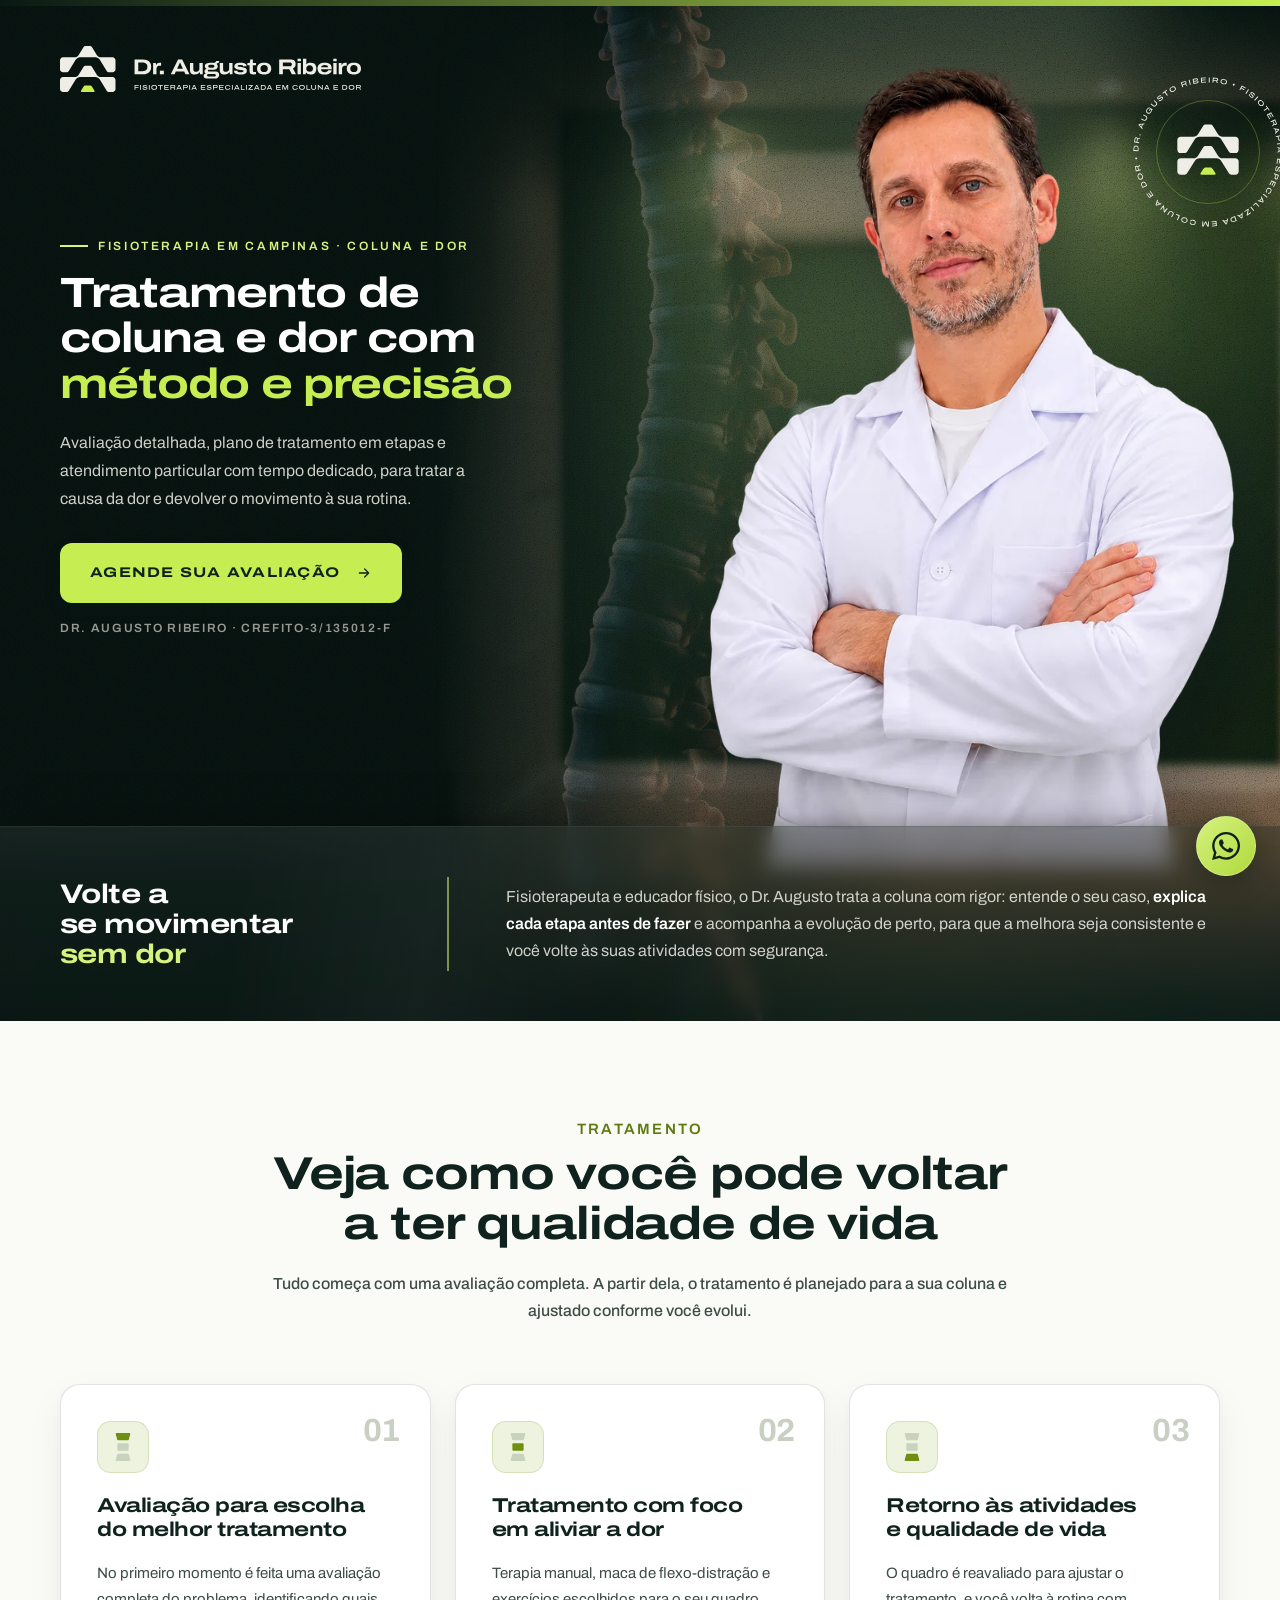
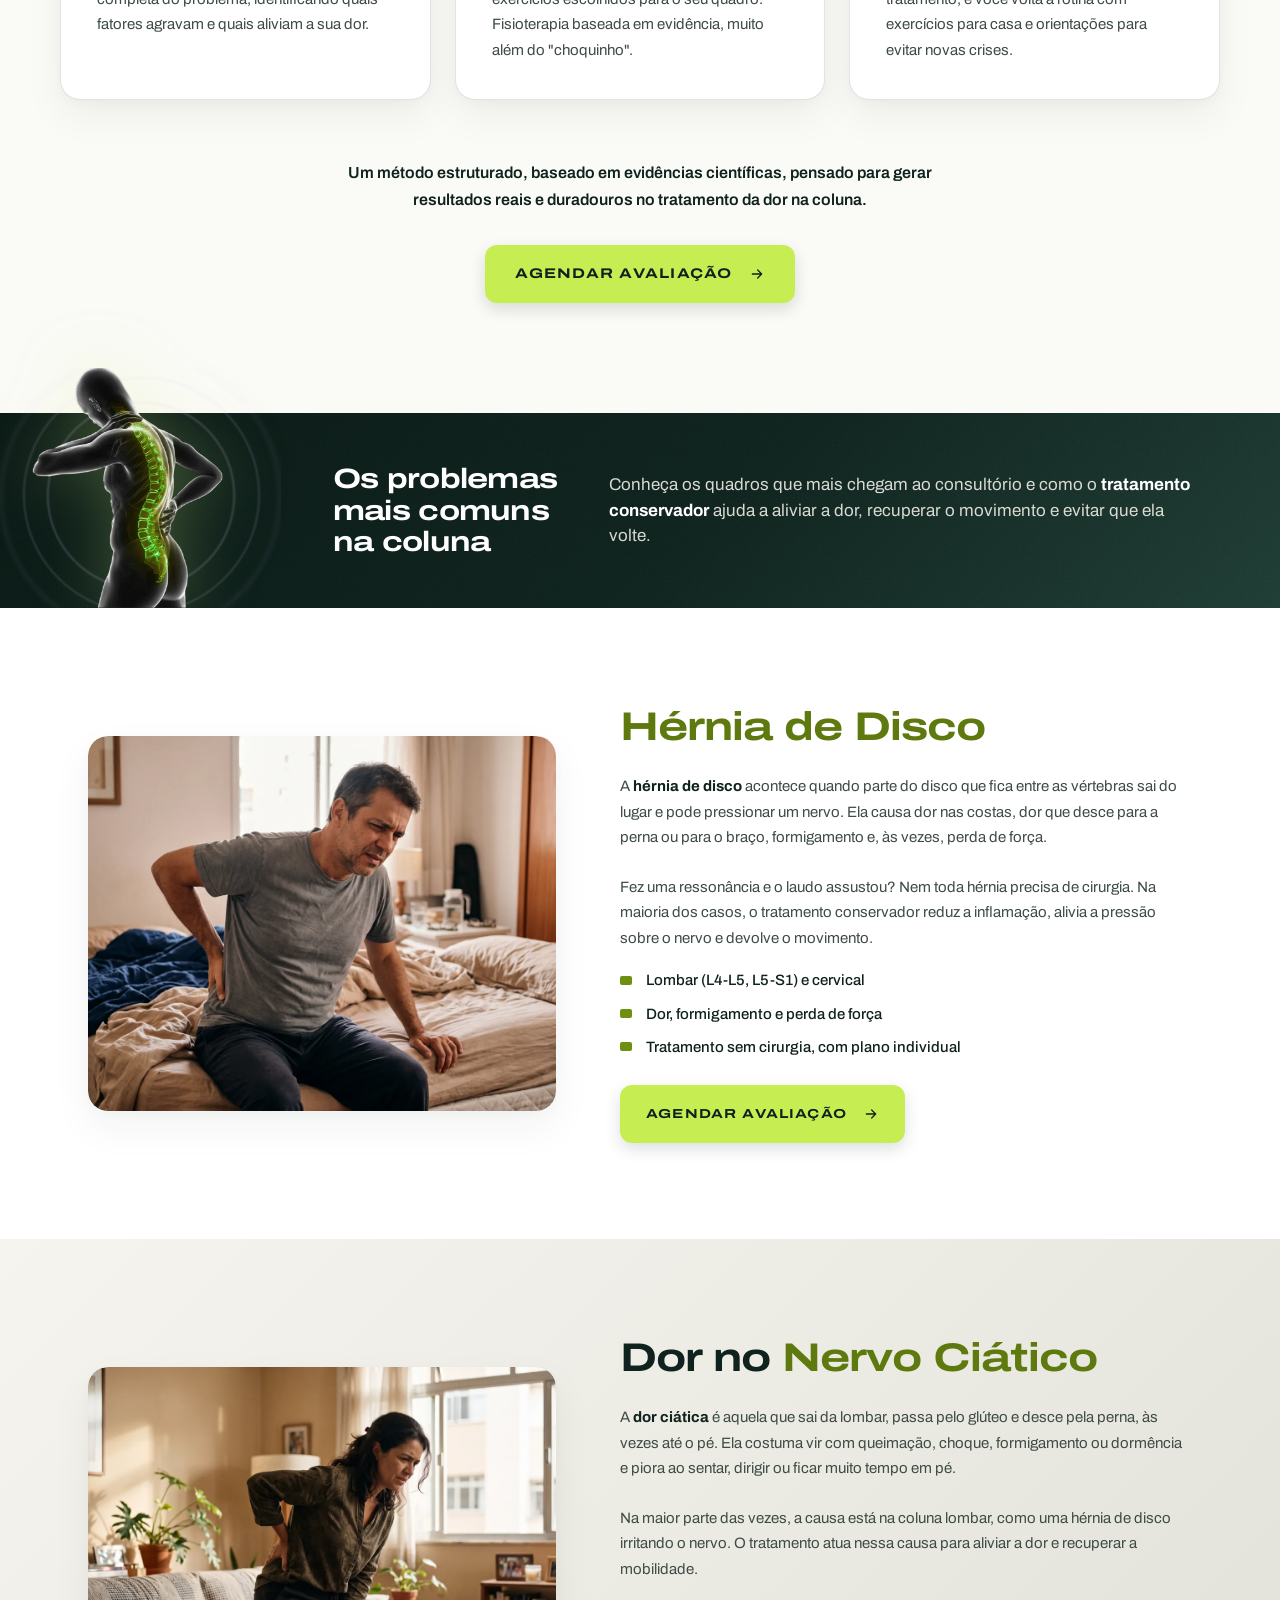
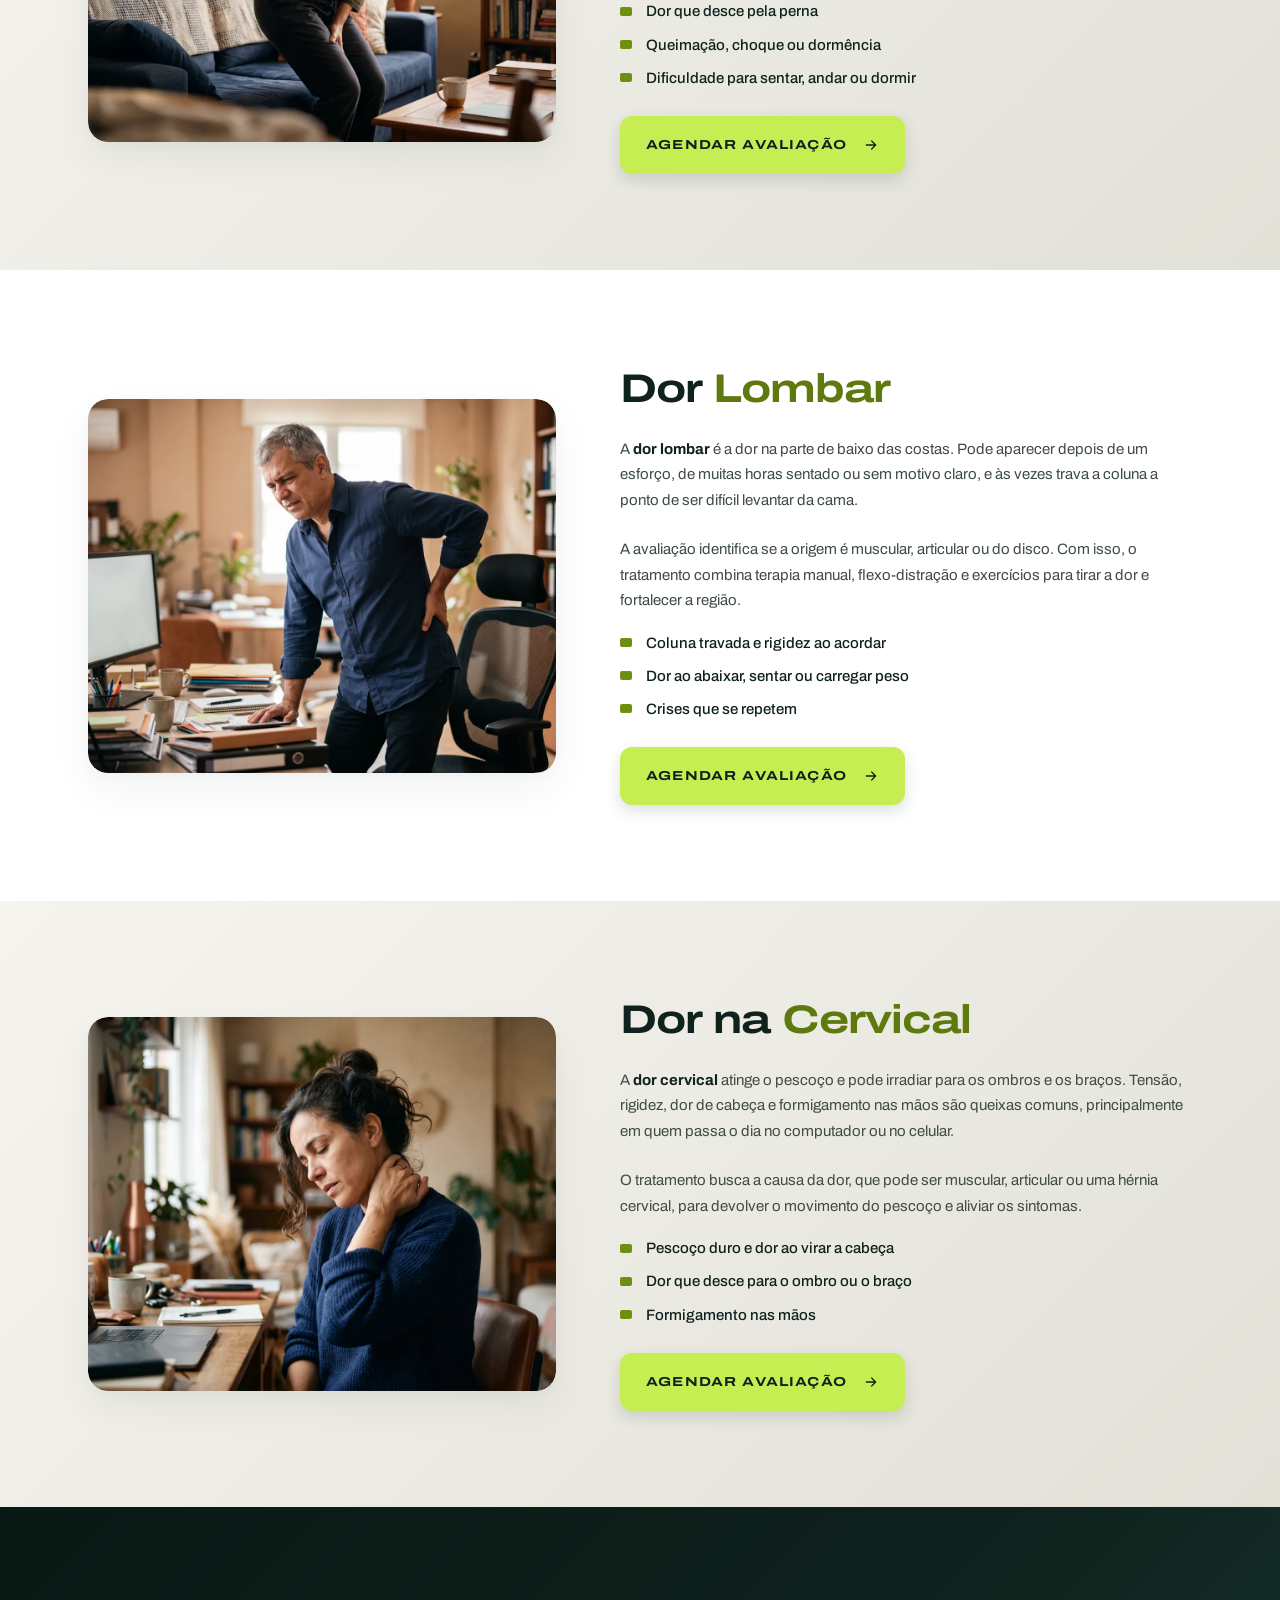
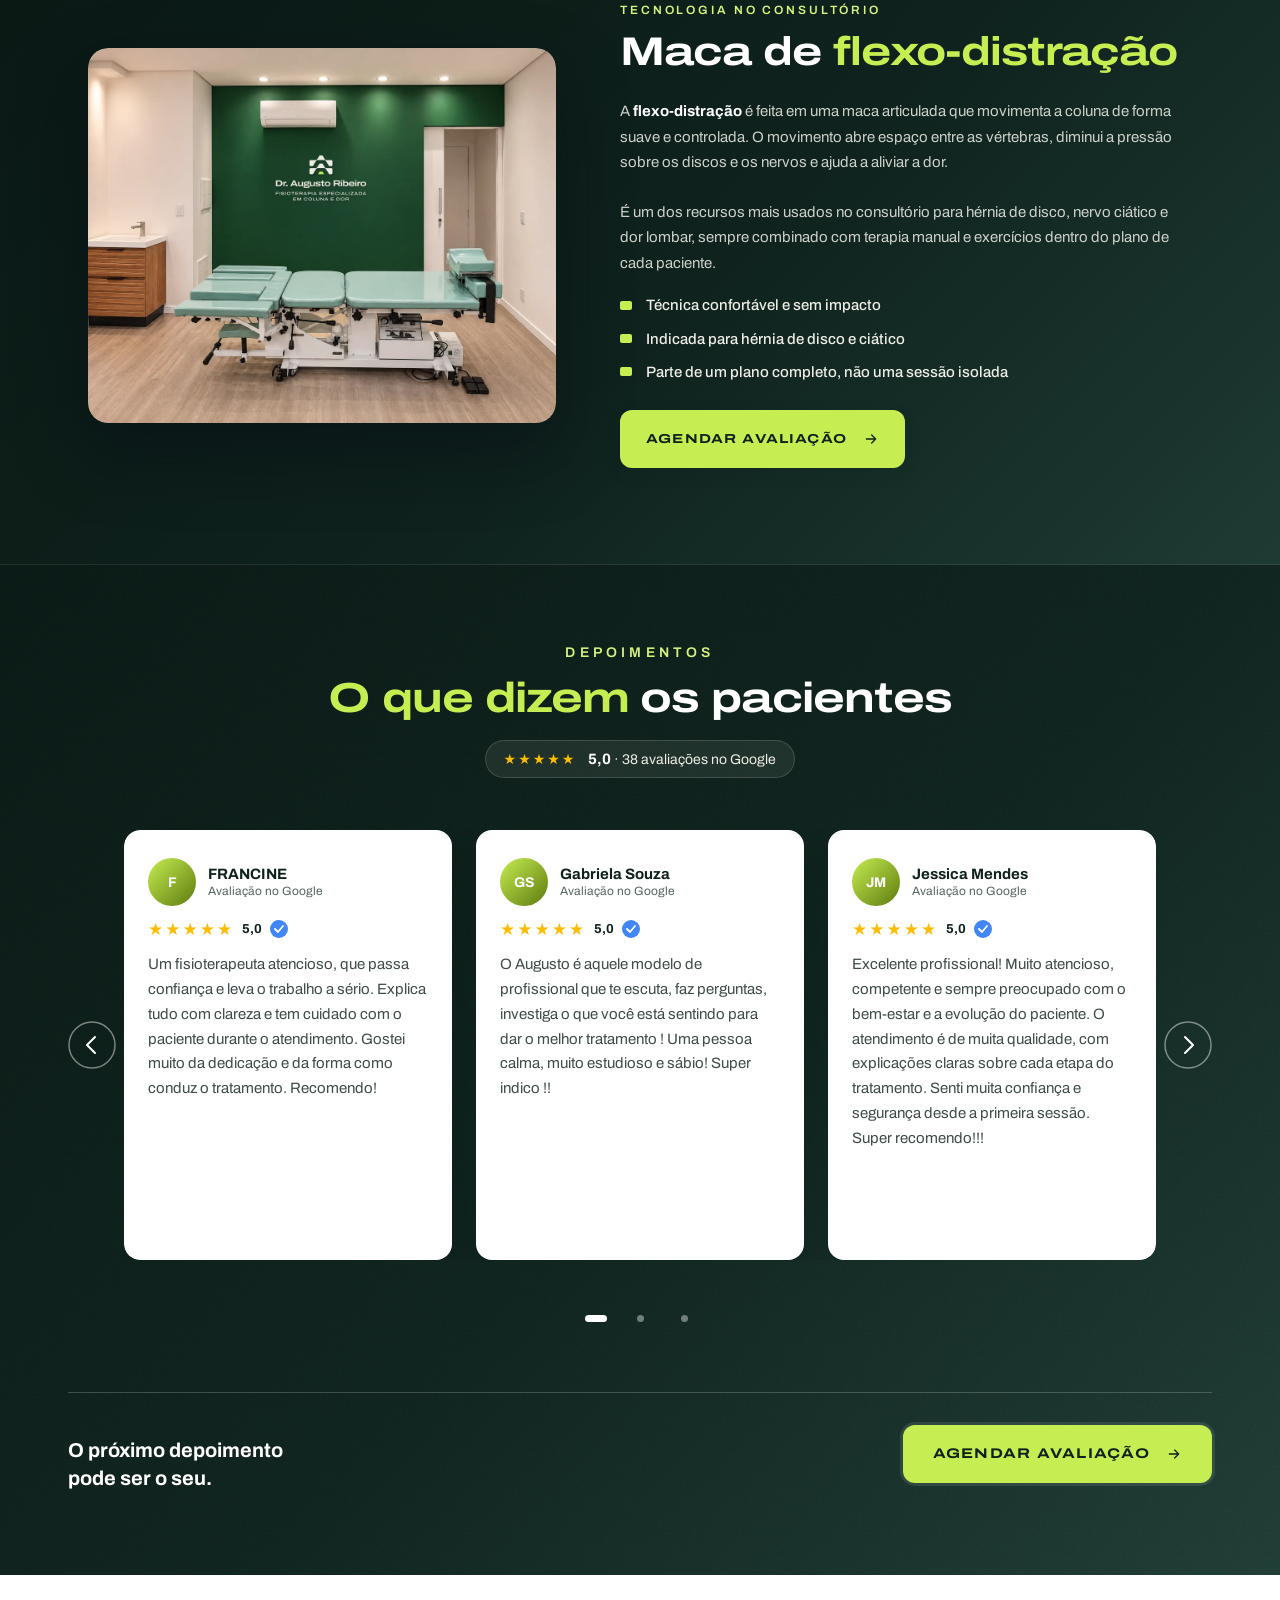
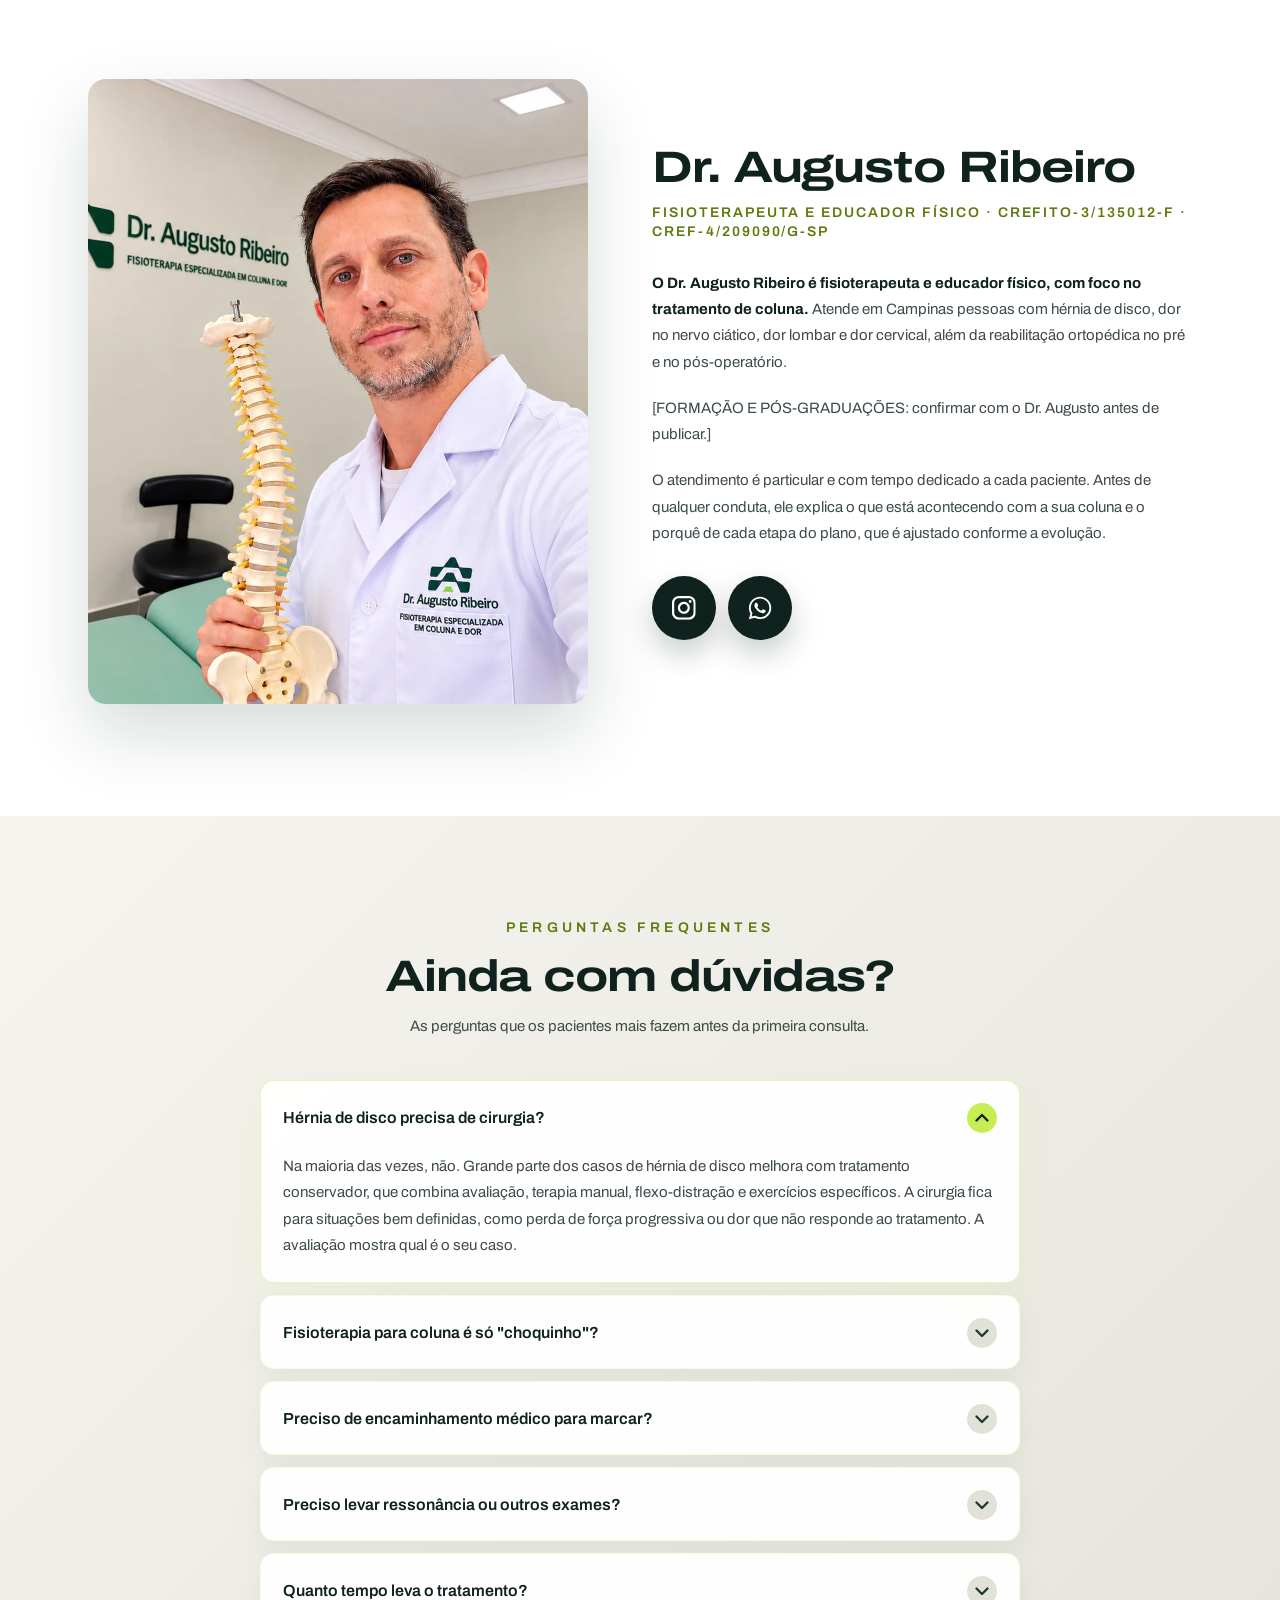
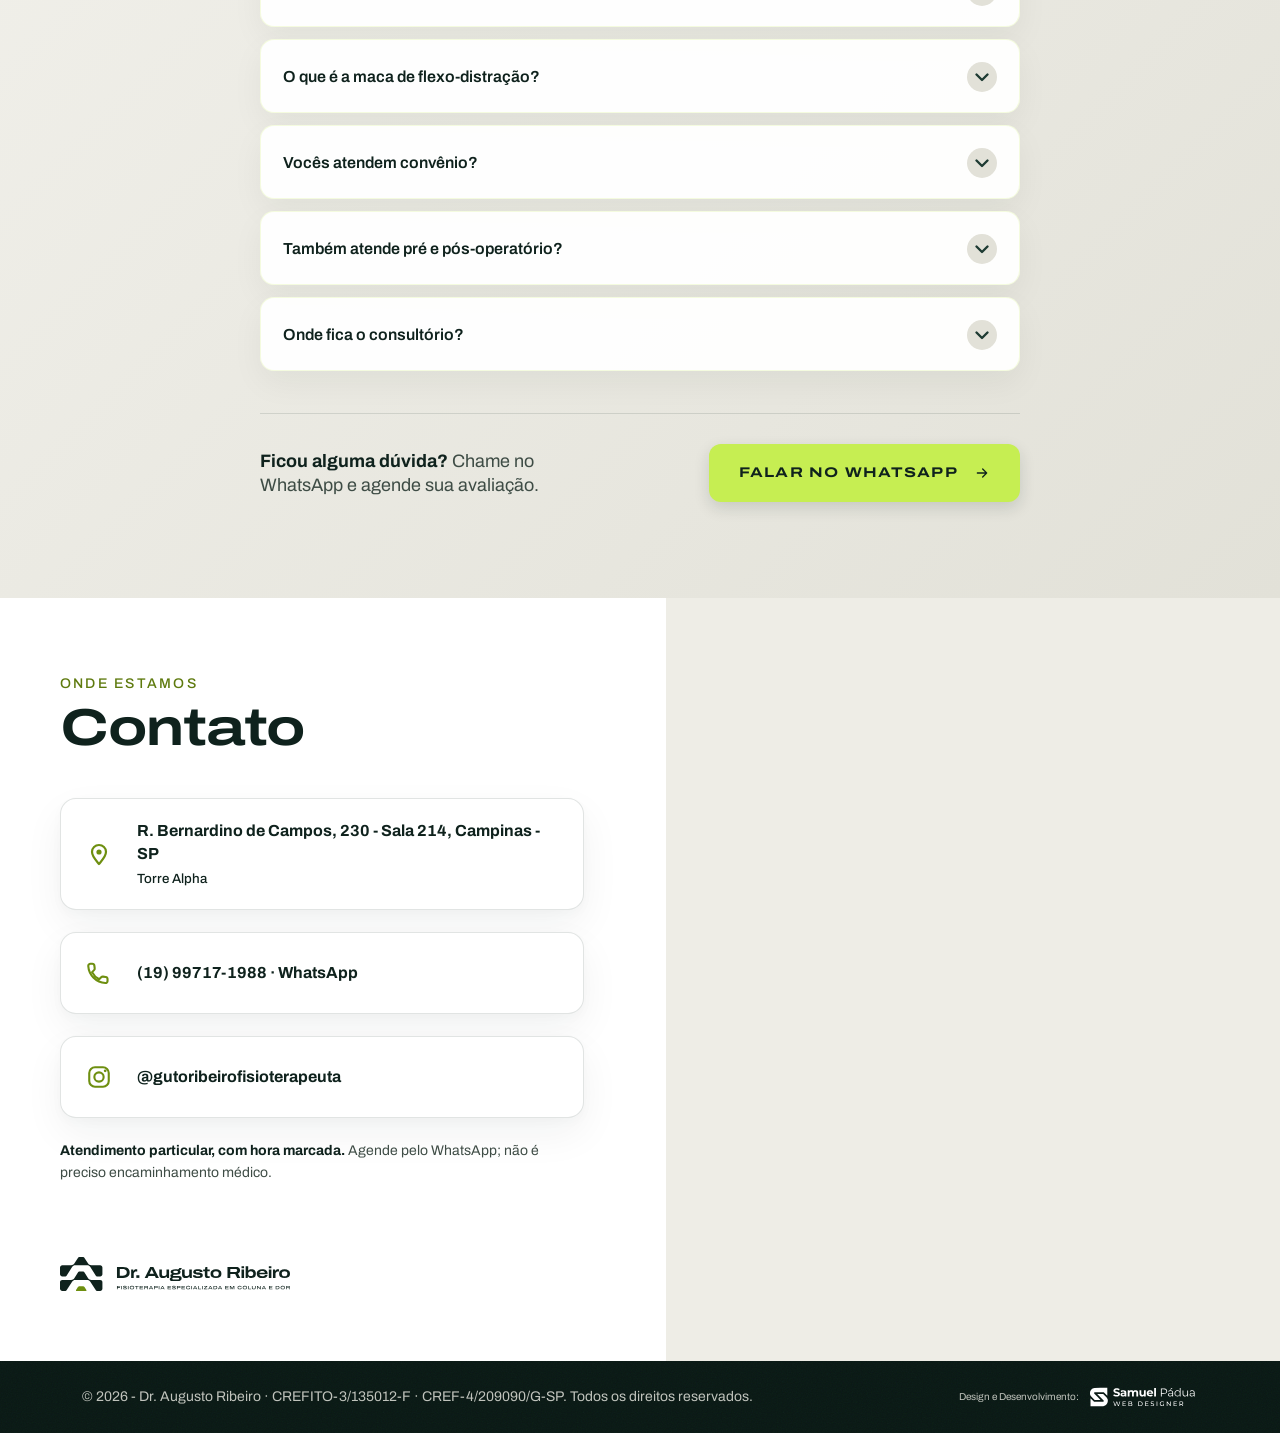
==== index.html @ 7446ea43 "content: remover destaques da seção Sobre" ====
<!DOCTYPE html>
<html lang="pt-BR">
<head>
  <meta charset="UTF-8">
  <meta name="viewport" content="width=device-width, initial-scale=1.0">
  <!-- [GTM] Google Tag Manager: inserir o container do Dr. Augusto aqui quando existir -->
  <title>Fisioterapia para Coluna e Dor em Campinas | Dr. Augusto Ribeiro</title>
  <meta name="description" content="Fisioterapeuta em Campinas (SP) com foco no tratamento de coluna e dor: hérnia de disco, nervo ciático, dor lombar e cervical. Atendimento particular. Agende pelo WhatsApp.">
  <meta name="robots" content="index, follow, max-image-preview:large, max-snippet:-1, max-video-preview:-1">
  <link rel="canonical" href="https://www.draugustoribeiro.com.br/">
  <meta name="author" content="Dr. Augusto Ribeiro">
  <meta name="theme-color" content="#0F221D">
  <meta name="format-detection" content="telephone=no">
  <meta name="geo.region" content="BR-SP">
  <meta name="geo.placename" content="Campinas">
  <meta name="geo.position" content="-22.9062717;-47.0674248">
  <meta name="ICBM" content="-22.9062717, -47.0674248">
  <meta property="og:locale" content="pt_BR">
  <meta property="og:type" content="website">
  <meta property="og:site_name" content="Dr. Augusto Ribeiro">
  <meta property="og:title" content="Fisioterapia para Coluna e Dor em Campinas | Dr. Augusto Ribeiro">
  <meta property="og:description" content="Tratamento de coluna e dor em Campinas (SP): hérnia de disco, nervo ciático, dor lombar e cervical. Agende sua avaliação pelo WhatsApp.">
  <meta property="og:url" content="https://www.draugustoribeiro.com.br/">
  <meta property="og:image" content="https://www.draugustoribeiro.com.br/og-share.jpg">
  <meta property="og:image:type" content="image/jpeg">
  <meta property="og:image:width" content="1200">
  <meta property="og:image:height" content="630">
  <meta property="og:image:alt" content="Dr. Augusto Ribeiro, fisioterapeuta em Campinas, ao lado do texto: Tratamento de coluna e dor">
  <meta name="twitter:card" content="summary_large_image">
  <meta name="twitter:title" content="Fisioterapia para Coluna e Dor em Campinas | Dr. Augusto Ribeiro">
  <meta name="twitter:description" content="Tratamento de coluna e dor em Campinas (SP): hérnia de disco, nervo ciático, dor lombar e cervical. Agende sua avaliação pelo WhatsApp.">
  <meta name="twitter:image" content="https://www.draugustoribeiro.com.br/og-share.jpg">
  <meta name="twitter:image:alt" content="Dr. Augusto Ribeiro, fisioterapeuta em Campinas, ao lado do texto: Tratamento de coluna e dor">
  <script type="application/ld+json">
    {
      "@context": "https://schema.org",
      "@graph": [
        {
          "@type": "WebSite",
          "@id": "https://www.draugustoribeiro.com.br/#website",
          "url": "https://www.draugustoribeiro.com.br/",
          "name": "Dr. Augusto Ribeiro",
          "alternateName": "Dr. Augusto Ribeiro – Fisioterapia em coluna e dor",
          "inLanguage": "pt-BR",
          "publisher": {
            "@id": "https://www.draugustoribeiro.com.br/#consultorio"
          }
        },
        {
          "@type": "MedicalWebPage",
          "@id": "https://www.draugustoribeiro.com.br/#webpage",
          "url": "https://www.draugustoribeiro.com.br/",
          "name": "Fisioterapia para Coluna e Dor em Campinas | Dr. Augusto Ribeiro",
          "description": "Fisioterapeuta em Campinas (SP) com foco no tratamento de coluna e dor: hérnia de disco, nervo ciático, dor lombar e cervical. Atendimento particular. Agende pelo WhatsApp.",
          "inLanguage": "pt-BR",
          "isPartOf": {
            "@id": "https://www.draugustoribeiro.com.br/#website"
          },
          "about": {
            "@id": "https://www.draugustoribeiro.com.br/#consultorio"
          },
          "mainEntity": {
            "@id": "https://www.draugustoribeiro.com.br/#consultorio"
          },
          "primaryImageOfPage": {
            "@id": "https://www.draugustoribeiro.com.br/#foto-principal"
          },
          "reviewedBy": {
            "@id": "https://www.draugustoribeiro.com.br/#augusto"
          },
          "lastReviewed": "2026-11-25",
          "specialty": "https://schema.org/Physiotherapy"
        },
        {
          "@type": "ImageObject",
          "@id": "https://www.draugustoribeiro.com.br/#foto-principal",
          "url": "https://www.draugustoribeiro.com.br/dr-augusto.webp",
          "contentUrl": "https://www.draugustoribeiro.com.br/dr-augusto.webp",
          "width": 1000,
          "height": 1340,
          "caption": "Dr. Augusto Ribeiro, fisioterapeuta em Campinas"
        },
        {
          "@type": "Physiotherapy",
          "@id": "https://www.draugustoribeiro.com.br/#consultorio",
          "name": "Dr. Augusto Ribeiro | Fisioterapia em coluna e dor",
          "alternateName": "Fisioterapeuta Dr. Augusto Ribeiro",
          "description": "Consultório de fisioterapia em Campinas (SP) com foco no tratamento de coluna e dor: hérnia de disco, nervo ciático, dor lombar e dor cervical, além de reabilitação ortopédica no pré e pós-operatório. Avaliação detalhada, plano de tratamento em etapas e maca de flexo-distração.",
          "url": "https://www.draugustoribeiro.com.br/",
          "logo": {
            "@type": "ImageObject",
            "url": "https://www.draugustoribeiro.com.br/icon-512.png",
            "width": 512,
            "height": 512
          },
          "image": [
            "https://www.draugustoribeiro.com.br/og-share.jpg",
            "https://www.draugustoribeiro.com.br/perfil.jpg",
            "https://www.draugustoribeiro.com.br/flexo.jpg"
          ],
          "telephone": "+55 19 99717-1988",
          "email": "augustoribfisio@gmail.com",
          "priceRange": "$$",
          "currenciesAccepted": "BRL",
          "address": {
            "@type": "PostalAddress",
            "streetAddress": "Rua Bernardino de Campos, 230 - Sala 214, Torre Alpha",
            "addressLocality": "Campinas",
            "addressRegion": "SP",
            "addressCountry": "BR"
          },
          "geo": {
            "@type": "GeoCoordinates",
            "latitude": -22.9062717,
            "longitude": -47.0674248
          },
          "hasMap": "https://www.google.com/maps?cid=4910557578483042734",
          "aggregateRating": {
            "@type": "AggregateRating",
            "ratingValue": "5.0",
            "bestRating": "5",
            "reviewCount": "38"
          },
          "areaServed": [
            {
              "@type": "City",
              "name": "Campinas"
            },
            {
              "@type": "AdministrativeArea",
              "name": "Região Metropolitana de Campinas (SP)"
            }
          ],
          "medicalSpecialty": [
            "https://schema.org/Physiotherapy",
            "https://schema.org/Musculoskeletal"
          ],
          "availableService": [
            {
              "@type": "MedicalProcedure",
              "name": "Avaliação fisioterapêutica completa da coluna"
            },
            {
              "@type": "PhysicalTherapy",
              "name": "Fisioterapia para hérnia de disco"
            },
            {
              "@type": "PhysicalTherapy",
              "name": "Fisioterapia para dor no nervo ciático (ciatalgia)"
            },
            {
              "@type": "PhysicalTherapy",
              "name": "Fisioterapia para dor lombar"
            },
            {
              "@type": "PhysicalTherapy",
              "name": "Fisioterapia para dor cervical"
            },
            {
              "@type": "PhysicalTherapy",
              "name": "Tratamento com maca de flexo-distração"
            },
            {
              "@type": "PhysicalTherapy",
              "name": "Reabilitação ortopédica pré e pós-operatória"
            }
          ],
          "knowsLanguage": "pt-BR",
          "founder": {
            "@id": "https://www.draugustoribeiro.com.br/#augusto"
          },
          "employee": {
            "@id": "https://www.draugustoribeiro.com.br/#augusto"
          },
          "contactPoint": {
            "@type": "ContactPoint",
            "contactType": "Agendamento de consultas",
            "telephone": "+55 19 99717-1988",
            "url": "https://wa.me/5519997171988",
            "availableLanguage": "Portuguese",
            "areaServed": "BR"
          },
          "sameAs": [
            "https://www.instagram.com/gutoribeirofisioterapeuta/",
            "https://www.google.com/maps?cid=4910557578483042734"
          ]
        },
        {
          "@type": "Person",
          "@id": "https://www.draugustoribeiro.com.br/#augusto",
          "name": "José Augusto Ribeiro de Arruda Brito",
          "honorificPrefix": "Dr.",
          "alternateName": "Dr. Augusto Ribeiro",
          "jobTitle": "Fisioterapeuta e Educador Físico com foco no tratamento de coluna",
          "description": "Fisioterapeuta e educador físico em Campinas (SP), com foco no tratamento de coluna e dor: hérnia de disco, nervo ciático, dor lombar e dor cervical.",
          "image": "https://www.draugustoribeiro.com.br/perfil.jpg",
          "url": "https://www.draugustoribeiro.com.br/",
          "sameAs": [
            "https://www.instagram.com/gutoribeirofisioterapeuta/"
          ],
          "worksFor": {
            "@id": "https://www.draugustoribeiro.com.br/#consultorio"
          },
          "hasOccupation": {
            "@type": "Occupation",
            "name": "Fisioterapeuta",
            "occupationLocation": {
              "@type": "City",
              "name": "Campinas"
            }
          },
          "hasCredential": [
            {
              "@type": "EducationalOccupationalCredential",
              "credentialCategory": "Registro profissional",
              "name": "CREFITO-3/135012-F",
              "recognizedBy": {
                "@type": "Organization",
                "name": "CREFITO-3 – Conselho Regional de Fisioterapia e Terapia Ocupacional da 3ª Região (SP)",
                "url": "https://www.crefito3.org.br/"
              }
            },
            {
              "@type": "EducationalOccupationalCredential",
              "credentialCategory": "Registro profissional",
              "name": "CREF-4/209090/G-SP",
              "recognizedBy": {
                "@type": "Organization",
                "name": "CREF4/SP – Conselho Regional de Educação Física da 4ª Região"
              }
            }
          ],
          "identifier": {
            "@type": "PropertyValue",
            "propertyID": "CREFITO",
            "value": "135012-F"
          },
          "knowsAbout": [
            "Hérnia de disco",
            "Nervo ciático",
            "Ciatalgia",
            "Dor lombar",
            "Dor cervical",
            "Flexo-distração",
            "Terapia manual",
            "Reabilitação ortopédica"
          ]
        },
        {
          "@type": "FAQPage",
          "@id": "https://www.draugustoribeiro.com.br/#faq",
          "isPartOf": {
            "@id": "https://www.draugustoribeiro.com.br/#webpage"
          },
          "inLanguage": "pt-BR",
          "mainEntity": [
            {
              "@type": "Question",
              "name": "Hérnia de disco precisa de cirurgia?",
              "acceptedAnswer": {
                "@type": "Answer",
                "text": "Na maioria das vezes, não. Grande parte dos casos de hérnia de disco melhora com tratamento conservador, que combina avaliação, terapia manual, flexo-distração e exercícios específicos. A cirurgia fica para situações bem definidas, como perda de força progressiva ou dor que não responde ao tratamento. A avaliação mostra qual é o seu caso."
              }
            },
            {
              "@type": "Question",
              "name": "Fisioterapia para coluna é só \"choquinho\"?",
              "acceptedAnswer": {
                "@type": "Answer",
                "text": "Não. Aparelhos podem até entrar como apoio, mas o tratamento é feito com as mãos e com movimento: terapia manual, maca de flexo-distração e exercícios escolhidos para o seu quadro. Cada sessão segue o plano definido na avaliação e é ajustada conforme a sua evolução."
              }
            },
            {
              "@type": "Question",
              "name": "Preciso de encaminhamento médico para marcar?",
              "acceptedAnswer": {
                "@type": "Answer",
                "text": "Não. O fisioterapeuta é profissional de primeiro contato, então você pode agendar a avaliação diretamente pelo WhatsApp. Se durante a avaliação aparecer algum sinal que precise de investigação médica, você é orientado e encaminhado."
              }
            },
            {
              "@type": "Question",
              "name": "Preciso levar ressonância ou outros exames?",
              "acceptedAnswer": {
                "@type": "Answer",
                "text": "Não é obrigatório. Se você já tem ressonância, raio-X ou laudos, leve na avaliação, porque eles ajudam a entender o quadro. Mas o que guia o tratamento é a avaliação clínica: como a dor se comporta, quais movimentos estão limitados e o que melhora ou piora os sintomas."
              }
            },
            {
              "@type": "Question",
              "name": "Quanto tempo leva o tratamento?",
              "acceptedAnswer": {
                "@type": "Answer",
                "text": "Depende da intensidade dos sintomas, do tempo de dor e da resposta de cada pessoa. Depois da avaliação você recebe um plano com etapas e objetivos claros, e a evolução é acompanhada de perto a cada sessão."
              }
            },
            {
              "@type": "Question",
              "name": "O que é a maca de flexo-distração?",
              "acceptedAnswer": {
                "@type": "Answer",
                "text": "É uma maca articulada que faz movimentos suaves e controlados na coluna, abrindo espaço entre as vértebras e aliviando a pressão sobre os discos e os nervos. É muito usada em casos de hérnia de disco e dor no nervo ciático, sempre dentro do plano de tratamento definido na avaliação."
              }
            },
            {
              "@type": "Question",
              "name": "Vocês atendem convênio?",
              "acceptedAnswer": {
                "@type": "Answer",
                "text": "O atendimento é particular, com hora marcada e tempo dedicado a cada paciente. Se o seu plano de saúde oferece reembolso, você pode solicitar com a nota fiscal das sessões."
              }
            },
            {
              "@type": "Question",
              "name": "Também atende pré e pós-operatório?",
              "acceptedAnswer": {
                "@type": "Answer",
                "text": "Sim. Além da coluna, o Dr. Augusto acompanha a reabilitação ortopédica no pré e no pós-operatório, com um plano definido junto com a orientação do seu médico."
              }
            },
            {
              "@type": "Question",
              "name": "Onde fica o consultório?",
              "acceptedAnswer": {
                "@type": "Answer",
                "text": "O consultório fica na Rua Bernardino de Campos, 230, Sala 214, Torre Alpha, em Campinas/SP. O atendimento é presencial e com hora marcada, agendada pelo WhatsApp (19) 99717-1988."
              }
            }
          ]
        }
      ]
    }
  </script>
  <link rel="icon" href="favicon.ico" sizes="48x48">
  <link rel="icon" type="image/svg+xml" href="favicon.svg">
  <link rel="apple-touch-icon" href="apple-touch-icon.png">
  <link rel="preload" href="fonts/archivo.woff2" as="font" type="font/woff2" crossorigin>
  <link rel="preload" as="image" type="image/webp" imagesrcset="dr-augusto-600.webp 600w, dr-augusto.webp 1000w, dr-augusto-1600.webp 1600w" imagesizes="(max-width: 820px) min(460px, 100vw), (max-width: 1100px) 720px, 830px" fetchpriority="high">
  <link rel="stylesheet" href="style.css">
</head>
<body>
  <a class="skip-link" href="#conteudo">Pular para o conteúdo</a>

  <div class="top-bar"></div>

  <main id="conteudo">
  <!-- ======================== HERO ======================== -->
  <section class="hero">
    <div class="hero-bg" aria-hidden="true">
      <div class="hero-ambient"><img src="hero-ambiente.webp" srcset="hero-ambiente-900.webp 900w, hero-ambiente.webp 1600w" sizes="(max-width: 820px) 100vw, 64vw" alt="" width="1600" height="904"></div>
      <div class="hero-spine"></div>
      <div class="hero-light"></div>
    </div>

    <div class="hero-inner">
      <header class="hero-header">
        <img src="logo.svg" class="logo" width="743" height="112" alt="Dr. Augusto Ribeiro – Fisioterapia especializada em coluna e dor">
      </header>

      <div class="hero-content">
        <div class="hero-left">
          <span class="hero-kicker">Fisioterapia em Campinas · Coluna e dor</span>
          <h1>
            <span class="h1-l">Tratamento de</span> <span class="h1-l">coluna e dor com</span> <span class="h1-l gradient-text">método e precisão</span>
          </h1>

          <p class="subtext">
            Avaliação detalhada, plano de tratamento em etapas e atendimento particular com tempo dedicado, para tratar a causa da dor e devolver o movimento à sua rotina.
          </p>

          <a href="https://wa.me/5519997171988?text=Ol%C3%A1%2C%20Dr.%20Augusto!%20Vim%20pelo%20site%20e%20gostaria%20de%20agendar%20uma%20avalia%C3%A7%C3%A3o." class="btn-cta" target="_blank" rel="noopener">
            Agende sua avaliação
          </a>

          <p class="crefito">DR. AUGUSTO RIBEIRO &middot; <span class="nowrap">CREFITO-3/135012-F</span></p>
        </div>

        <div class="hero-right">
          <div class="stamp-wrapper" aria-hidden="true">
            <img src="stamp-txt.svg" class="stamp-txt" width="600" height="600" alt="">
            <img src="stamp-iso.svg" class="stamp-iso" width="600" height="600" alt="">
          </div>
          <img src="dr-augusto.webp" srcset="dr-augusto-600.webp 600w, dr-augusto.webp 1000w, dr-augusto-1600.webp 1600w" sizes="(max-width: 820px) min(460px, 100vw), (max-width: 1100px) 720px, 830px" class="doctor-img" width="1000" height="1340" alt="Dr. Augusto Ribeiro, fisioterapeuta em Campinas, de jaleco e braços cruzados" fetchpriority="high">
        </div>
      </div>
    </div>

    <!-- faixa de vidro sobre a base do hero -->
    <div class="hero-bar glass">
      <div class="hero-bar-inner">
        <h2 class="hero-bar-title"><span>Volte a</span> <span>se movimentar</span> <strong>sem dor</strong></h2>
        <p class="hero-bar-text">Fisioterapeuta e educador físico, o Dr. Augusto trata a coluna com rigor: entende o seu caso, <strong>explica cada etapa antes de fazer</strong> e acompanha a evolução de perto, para que a melhora seja consistente e você volte às suas atividades com segurança.</p>
      </div>
    </div>
  </section>

  <!-- ======================== TRATAMENTO ======================== -->
  <section class="treatment-block" id="tratamento">
    <div class="treatment-inner">

      <div class="treatment-header">
        <span class="tagline">Tratamento</span>
        <h2 class="treatment-title">Veja como você pode voltar a ter qualidade de vida</h2>
        <p class="treatment-desc">Tudo começa com uma avaliação completa. A partir dela, o tratamento é planejado para a sua coluna e ajustado conforme você evolui.</p>
      </div>

      <div class="cards-grid">
        <div class="card">
          <div class="card-icon"><svg viewBox="68 0 124 230" aria-hidden="true"><path d="M78.18 0h103.64a8 8 0 0 1 7.73 10.07l-11.79 44a8 8 0 0 1-7.73 5.93H89.97a8 8 0 0 1-7.73-5.93l-11.79-44A8 8 0 0 1 78.18 0Z" fill="#C6EE52"/><path d="M91.83 85h76.34a8 8 0 0 1 8 8v44a8 8 0 0 1-8 8H91.83a8 8 0 0 1-8-8V93a8 8 0 0 1 8-8Z" fill="#EEEDE6" opacity=".35"/><path d="M89.97 170h80.06a8 8 0 0 1 7.73 5.93l11.79 44a8 8 0 0 1-7.73 10.07H78.18a8 8 0 0 1-7.73-10.07l11.79-44a8 8 0 0 1 7.73-5.93Z" fill="#EEEDE6" opacity=".35"/></svg></div>
          <h3>Avaliação para escolha <br>do melhor tratamento</h3>
          <p>No primeiro momento é feita uma avaliação completa do problema, identificando quais fatores agravam e quais aliviam a sua dor.</p>
        </div>

        <div class="card">
          <div class="card-icon"><svg viewBox="68 0 124 230" aria-hidden="true"><path d="M78.18 0h103.64a8 8 0 0 1 7.73 10.07l-11.79 44a8 8 0 0 1-7.73 5.93H89.97a8 8 0 0 1-7.73-5.93l-11.79-44A8 8 0 0 1 78.18 0Z" fill="#EEEDE6" opacity=".35"/><path d="M91.83 85h76.34a8 8 0 0 1 8 8v44a8 8 0 0 1-8 8H91.83a8 8 0 0 1-8-8V93a8 8 0 0 1 8-8Z" fill="#C6EE52"/><path d="M89.97 170h80.06a8 8 0 0 1 7.73 5.93l11.79 44a8 8 0 0 1-7.73 10.07H78.18a8 8 0 0 1-7.73-10.07l11.79-44a8 8 0 0 1 7.73-5.93Z" fill="#EEEDE6" opacity=".35"/></svg></div>
          <h3>Tratamento com foco <br>em aliviar a dor</h3>
          <p>Terapia manual, maca de flexo-distração e exercícios escolhidos para o seu quadro. Fisioterapia baseada em evidência, muito além do "choquinho".</p>
        </div>

        <div class="card">
          <div class="card-icon"><svg viewBox="68 0 124 230" aria-hidden="true"><path d="M78.18 0h103.64a8 8 0 0 1 7.73 10.07l-11.79 44a8 8 0 0 1-7.73 5.93H89.97a8 8 0 0 1-7.73-5.93l-11.79-44A8 8 0 0 1 78.18 0Z" fill="#EEEDE6" opacity=".35"/><path d="M91.83 85h76.34a8 8 0 0 1 8 8v44a8 8 0 0 1-8 8H91.83a8 8 0 0 1-8-8V93a8 8 0 0 1 8-8Z" fill="#EEEDE6" opacity=".35"/><path d="M89.97 170h80.06a8 8 0 0 1 7.73 5.93l11.79 44a8 8 0 0 1-7.73 10.07H78.18a8 8 0 0 1-7.73-10.07l11.79-44a8 8 0 0 1 7.73-5.93Z" fill="#C6EE52"/></svg></div>
          <h3>Retorno às atividades <br>e qualidade de vida</h3>
          <p>O quadro é reavaliado para ajustar o tratamento, e você volta à rotina com exercícios para casa e orientações para evitar novas crises.</p>
        </div>
      </div>

      <div class="treatment-footer">
        <p>Um método estruturado, baseado em evidências científicas, pensado para gerar <br>resultados reais e duradouros no tratamento da dor na coluna.</p>
        <a href="https://wa.me/5519997171988?text=Ol%C3%A1%2C%20Dr.%20Augusto!%20Vim%20pelo%20site%20e%20gostaria%20de%20agendar%20uma%20avalia%C3%A7%C3%A3o." class="btn-cta btn-cta--center" target="_blank" rel="noopener">
            Agendar avaliação
          </a>
      </div>

    </div>
  </section>

  <!-- ======================== PROBLEMAS ======================== -->
  <section class="problems-block">
    <div class="problems-grain"></div>

    <div class="problems-inner">
      <div class="problems-img-col">
        <picture>
          <source srcset="coluna.webp" type="image/webp">
          <img src="coluna.png" loading="lazy" decoding="async" width="441" height="377" class="problems-img" alt="Silhueta de uma pessoa com a coluna vertebral destacada, com dor nas costas e no pescoço">
        </picture>
      </div>

      <h2 class="problems-headline">Os problemas<br>mais comuns<br>na coluna</h2>

      <p class="problems-body">Conheça os quadros que mais chegam ao consultório e como o <strong>tratamento conservador</strong> ajuda a aliviar a dor, recuperar o movimento e evitar que ela volte.</p>
    </div>
  </section>

  <section class="condition-block" id="hernia-de-disco">
    <div class="condition-inner">

      <div class="condition-media">
        <img src="hernia.webp" loading="lazy" decoding="async" width="1200" height="896" class="condition-img" alt="Homem sentado na beira da cama com a mão na lombar, com dor ao tentar se levantar">
      </div>

      <div class="condition-text">
        <h2 class="condition-title"><strong>Hérnia de Disco</strong></h2>
        <p class="condition-body">A <strong>hérnia de disco</strong> acontece quando parte do disco que fica entre as vértebras sai do lugar e pode pressionar um nervo. Ela causa dor nas costas, dor que desce para a perna ou para o braço, formigamento e, às vezes, perda de força.</p>
        <p class="condition-body">Fez uma ressonância e o laudo assustou? Nem toda hérnia precisa de cirurgia. Na maioria dos casos, o tratamento conservador reduz a inflamação, alivia a pressão sobre o nervo e devolve o movimento.</p>
        <ul class="condition-points">
          <li>Lombar (L4-L5, L5-S1) e cervical</li>
          <li>Dor, formigamento e perda de força</li>
          <li>Tratamento sem cirurgia, com plano individual</li>
        </ul>
        <a href="https://wa.me/5519997171988?text=Ol%C3%A1%2C%20Dr.%20Augusto!%20Vim%20pelo%20site%20e%20gostaria%20de%20agendar%20uma%20avalia%C3%A7%C3%A3o." class="btn-cta" target="_blank" rel="noopener">
            Agendar avaliação
          </a>
      </div>

    </div>
  </section>

  <section class="condition-block condition-block--gray" id="nervo-ciatico">
    <div class="condition-inner">

      <div class="condition-media">
        <img src="ciatico.webp" loading="lazy" decoding="async" width="1200" height="896" class="condition-img" alt="Mulher se levantando do sofá com a mão na lombar e na parte de trás da coxa, com dor no nervo ciático">
      </div>

      <div class="condition-text">
        <h2 class="condition-title">Dor no <strong>Nervo Ciático</strong></h2>
        <p class="condition-body">A <strong>dor ciática</strong> é aquela que sai da lombar, passa pelo glúteo e desce pela perna, às vezes até o pé. Ela costuma vir com queimação, choque, formigamento ou dormência e piora ao sentar, dirigir ou ficar muito tempo em pé.</p>
        <p class="condition-body">Na maior parte das vezes, a causa está na coluna lombar, como uma hérnia de disco irritando o nervo. O tratamento atua nessa causa para aliviar a dor e recuperar a mobilidade.</p>
        <ul class="condition-points">
          <li>Dor que desce pela perna</li>
          <li>Queimação, choque ou dormência</li>
          <li>Dificuldade para sentar, andar ou dormir</li>
        </ul>
        <a href="https://wa.me/5519997171988?text=Ol%C3%A1%2C%20Dr.%20Augusto!%20Vim%20pelo%20site%20e%20gostaria%20de%20agendar%20uma%20avalia%C3%A7%C3%A3o." class="btn-cta" target="_blank" rel="noopener">
            Agendar avaliação
          </a>
      </div>

    </div>
  </section>

  <section class="condition-block" id="dor-lombar">
    <div class="condition-inner">

      <div class="condition-media">
        <img src="lombar.webp" loading="lazy" decoding="async" width="1200" height="896" class="condition-img" alt="Homem se levantando da cadeira do escritório com a mão na lombar, com dor nas costas">
      </div>

      <div class="condition-text">
        <h2 class="condition-title">Dor <strong>Lombar</strong></h2>
        <p class="condition-body">A <strong>dor lombar</strong> é a dor na parte de baixo das costas. Pode aparecer depois de um esforço, de muitas horas sentado ou sem motivo claro, e às vezes trava a coluna a ponto de ser difícil levantar da cama.</p>
        <p class="condition-body">A avaliação identifica se a origem é muscular, articular ou do disco. Com isso, o tratamento combina terapia manual, flexo-distração e exercícios para tirar a dor e fortalecer a região.</p>
        <ul class="condition-points">
          <li>Coluna travada e rigidez ao acordar</li>
          <li>Dor ao abaixar, sentar ou carregar peso</li>
          <li>Crises que se repetem</li>
        </ul>
        <a href="https://wa.me/5519997171988?text=Ol%C3%A1%2C%20Dr.%20Augusto!%20Vim%20pelo%20site%20e%20gostaria%20de%20agendar%20uma%20avalia%C3%A7%C3%A3o." class="btn-cta" target="_blank" rel="noopener">
            Agendar avaliação
          </a>
      </div>

    </div>
  </section>

  <section class="condition-block condition-block--gray" id="dor-cervical">
    <div class="condition-inner">

      <div class="condition-media">
        <img src="cervical.webp" loading="lazy" decoding="async" width="1200" height="896" class="condition-img" alt="Mulher no computador massageando a nuca, com dor cervical">
      </div>

      <div class="condition-text">
        <h2 class="condition-title">Dor na <strong>Cervical</strong></h2>
        <p class="condition-body">A <strong>dor cervical</strong> atinge o pescoço e pode irradiar para os ombros e os braços. Tensão, rigidez, dor de cabeça e formigamento nas mãos são queixas comuns, principalmente em quem passa o dia no computador ou no celular.</p>
        <p class="condition-body">O tratamento busca a causa da dor, que pode ser muscular, articular ou uma hérnia cervical, para devolver o movimento do pescoço e aliviar os sintomas.</p>
        <ul class="condition-points">
          <li>Pescoço duro e dor ao virar a cabeça</li>
          <li>Dor que desce para o ombro ou o braço</li>
          <li>Formigamento nas mãos</li>
        </ul>
        <a href="https://wa.me/5519997171988?text=Ol%C3%A1%2C%20Dr.%20Augusto!%20Vim%20pelo%20site%20e%20gostaria%20de%20agendar%20uma%20avalia%C3%A7%C3%A3o." class="btn-cta" target="_blank" rel="noopener">
            Agendar avaliação
          </a>
      </div>

    </div>
  </section>

  <section class="condition-block condition-block--dark" id="flexo-distracao">
    <div class="condition-inner">

      <div class="condition-media">
        <img src="flexo.webp" loading="lazy" decoding="async" width="1200" height="900" class="condition-img" alt="Maca de flexo-distração verde-água do consultório do Dr. Augusto Ribeiro, em sala com parede verde">
      </div>

      <div class="condition-text">
        <span class="condition-tag">Tecnologia no consultório</span>
        <h2 class="condition-title">Maca de <strong>flexo-distração</strong></h2>
        <p class="condition-body">A <strong>flexo-distração</strong> é feita em uma maca articulada que movimenta a coluna de forma suave e controlada. O movimento abre espaço entre as vértebras, diminui a pressão sobre os discos e os nervos e ajuda a aliviar a dor.</p>
        <p class="condition-body">É um dos recursos mais usados no consultório para hérnia de disco, nervo ciático e dor lombar, sempre combinado com terapia manual e exercícios dentro do plano de cada paciente.</p>
        <ul class="condition-points">
          <li>Técnica confortável e sem impacto</li>
          <li>Indicada para hérnia de disco e ciático</li>
          <li>Parte de um plano completo, não uma sessão isolada</li>
        </ul>
        <a href="https://wa.me/5519997171988?text=Ol%C3%A1%2C%20Dr.%20Augusto!%20Vim%20pelo%20site%20e%20gostaria%20de%20agendar%20uma%20avalia%C3%A7%C3%A3o." class="btn-cta" target="_blank" rel="noopener">
            Agendar avaliação
          </a>
      </div>

    </div>
  </section>

  <!-- ======================== DEPOIMENTOS ======================== -->
  <section class="reviews-block" id="depoimentos">
    <div class="reviews-grain"></div>
    <div class="reviews-inner">

      <div class="reviews-header">
        <span class="reviews-tagline">Depoimentos</span>
        <h2 class="reviews-title"><strong>O que dizem</strong> os pacientes</h2>
        <a class="reviews-summary" href="https://www.google.com/maps?cid=4910557578483042734" target="_blank" rel="noopener" aria-label="Ver as 38 avaliações no Google">
          <span class="stars" aria-hidden="true">★★★★★</span>
          <span><strong>5,0</strong> · 38 avaliações no Google</span>
        </a>
      </div>

      <div class="reviews-carousel" role="region" aria-roledescription="carrossel" aria-label="Depoimentos de pacientes" tabindex="0">
        <button class="carousel-btn carousel-btn--prev" aria-label="Anterior">
          <svg width="48" height="48" viewBox="0 0 48 48" fill="none" xmlns="http://www.w3.org/2000/svg">
            <circle cx="24" cy="24" r="23" stroke="rgba(255,255,255,0.45)" stroke-width="1.5"/>
            <path d="M27 16l-8 8 8 8" stroke="white" stroke-width="2" stroke-linecap="round" stroke-linejoin="round"/>
          </svg>
        </button>

        <div class="carousel-viewport">
          <div class="reviews-track">

            <article class="review-card">
              <div class="rc-header">
                <div class="rc-avatar">F</div>
                <div class="rc-info">
                  <strong class="rc-name">FRANCINE</strong>
                  <span class="rc-count">Avaliação no Google</span>
                </div>
              </div>
              <div class="rc-stars" aria-label="5 estrelas">
                <span class="rc-stars-icons" aria-hidden="true">★★★★★</span>
                <span class="rc-rating">5,0</span>
                <span class="rc-badge" aria-hidden="true"><svg width="10" height="8" viewBox="0 0 10 8" fill="none"><path d="M1 4l3 3 5-6" stroke="white" stroke-width="1.8" stroke-linecap="round" stroke-linejoin="round"/></svg></span>
              </div>
              <p class="rc-text is-clamped">Um fisioterapeuta atencioso, que passa confiança e leva o trabalho a sério. Explica tudo com clareza e tem cuidado com o paciente durante o atendimento. Gostei muito da dedicação e da forma como conduz o tratamento. Recomendo!</p>
              <button class="rc-read-more" type="button" data-review-open>Ler depoimento completo</button>
              <div class="rc-full-text" hidden>
                <p>Um fisioterapeuta atencioso, que passa confiança e leva o trabalho a sério. Explica tudo com clareza e tem cuidado com o paciente durante o atendimento. Gostei muito da dedicação e da forma como conduz o tratamento. Recomendo!</p>
              </div>
            </article>

            <article class="review-card">
              <div class="rc-header">
                <div class="rc-avatar">GS</div>
                <div class="rc-info">
                  <strong class="rc-name">Gabriela Souza</strong>
                  <span class="rc-count">Avaliação no Google</span>
                </div>
              </div>
              <div class="rc-stars" aria-label="5 estrelas">
                <span class="rc-stars-icons" aria-hidden="true">★★★★★</span>
                <span class="rc-rating">5,0</span>
                <span class="rc-badge" aria-hidden="true"><svg width="10" height="8" viewBox="0 0 10 8" fill="none"><path d="M1 4l3 3 5-6" stroke="white" stroke-width="1.8" stroke-linecap="round" stroke-linejoin="round"/></svg></span>
              </div>
              <p class="rc-text is-clamped">O Augusto é aquele modelo de profissional que te escuta, faz perguntas, investiga o que você está sentindo para dar o melhor tratamento ! Uma pessoa calma, muito estudioso e sábio! Super indico !!</p>
              <button class="rc-read-more" type="button" data-review-open>Ler depoimento completo</button>
              <div class="rc-full-text" hidden>
                <p>O Augusto é aquele modelo de profissional que te escuta, faz perguntas, investiga o que você está sentindo para dar o melhor tratamento ! Uma pessoa calma, muito estudioso e sábio! Super indico !!</p>
              </div>
            </article>

            <article class="review-card">
              <div class="rc-header">
                <div class="rc-avatar">JM</div>
                <div class="rc-info">
                  <strong class="rc-name">Jessica Mendes</strong>
                  <span class="rc-count">Avaliação no Google</span>
                </div>
              </div>
              <div class="rc-stars" aria-label="5 estrelas">
                <span class="rc-stars-icons" aria-hidden="true">★★★★★</span>
                <span class="rc-rating">5,0</span>
                <span class="rc-badge" aria-hidden="true"><svg width="10" height="8" viewBox="0 0 10 8" fill="none"><path d="M1 4l3 3 5-6" stroke="white" stroke-width="1.8" stroke-linecap="round" stroke-linejoin="round"/></svg></span>
              </div>
              <p class="rc-text is-clamped">Excelente profissional! Muito atencioso, competente e sempre preocupado com o bem-estar e a evolução do paciente. O atendimento é de muita qualidade, com explicações claras sobre cada etapa do tratamento. Senti muita confiança e segurança desde a primeira sessão. Super recomendo!!!</p>
              <button class="rc-read-more" type="button" data-review-open>Ler depoimento completo</button>
              <div class="rc-full-text" hidden>
                <p>Excelente profissional! Muito atencioso, competente e sempre preocupado com o bem-estar e a evolução do paciente. O atendimento é de muita qualidade, com explicações claras sobre cada etapa do tratamento. Senti muita confiança e segurança desde a primeira sessão. Super recomendo!!!</p>
              </div>
            </article>

            <article class="review-card">
              <div class="rc-header">
                <div class="rc-avatar">AM</div>
                <div class="rc-info">
                  <strong class="rc-name">Ana Maria Lopes Martins</strong>
                  <span class="rc-count">Avaliação no Google</span>
                </div>
              </div>
              <div class="rc-stars" aria-label="5 estrelas">
                <span class="rc-stars-icons" aria-hidden="true">★★★★★</span>
                <span class="rc-rating">5,0</span>
                <span class="rc-badge" aria-hidden="true"><svg width="10" height="8" viewBox="0 0 10 8" fill="none"><path d="M1 4l3 3 5-6" stroke="white" stroke-width="1.8" stroke-linecap="round" stroke-linejoin="round"/></svg></span>
              </div>
              <p class="rc-text is-clamped">Extraordinário trabalho realizado durante minha recuperação pós-cirúrgica. Desde o primeiro dia, demonstrou não apenas um conhecimento técnico impecável, mas também uma compaixão e empatia que tornaram todo o processo muito mais suportável. Excelente profissional!</p>
              <button class="rc-read-more" type="button" data-review-open>Ler depoimento completo</button>
              <div class="rc-full-text" hidden>
                <p>Extraordinário trabalho realizado durante minha recuperação pós-cirúrgica. Desde o primeiro dia, demonstrou não apenas um conhecimento técnico impecável, mas também uma compaixão e empatia que tornaram todo o processo muito mais suportável. Excelente profissional!</p>
              </div>
            </article>

            <article class="review-card">
              <div class="rc-header">
                <div class="rc-avatar">AL</div>
                <div class="rc-info">
                  <strong class="rc-name">Aline Lima</strong>
                  <span class="rc-count">Avaliação no Google</span>
                </div>
              </div>
              <div class="rc-stars" aria-label="5 estrelas">
                <span class="rc-stars-icons" aria-hidden="true">★★★★★</span>
                <span class="rc-rating">5,0</span>
                <span class="rc-badge" aria-hidden="true"><svg width="10" height="8" viewBox="0 0 10 8" fill="none"><path d="M1 4l3 3 5-6" stroke="white" stroke-width="1.8" stroke-linecap="round" stroke-linejoin="round"/></svg></span>
              </div>
              <p class="rc-text is-clamped">Fui muito bem atendida e fiquei extremamente satisfeita com o serviço prestado. Desde o primeiro atendimento, ele demonstrou um grande conhecimento técnico e profissionalismo, explicando cada etapa do tratamento de forma clara e atenciosa. O ambiente da clínica é acolhedor e a equipe toda é muito cordial. Com as sessões, senti uma melhora significativa na minha dor e na mobilidade. Recomendo a quem precisar de cuidados especializados!</p>
              <button class="rc-read-more" type="button" data-review-open>Ler depoimento completo</button>
              <div class="rc-full-text" hidden>
                <p>Fui muito bem atendida e fiquei extremamente satisfeita com o serviço prestado. Desde o primeiro atendimento, ele demonstrou um grande conhecimento técnico e profissionalismo, explicando cada etapa do tratamento de forma clara e atenciosa. O ambiente da clínica é acolhedor e a equipe toda é muito cordial. Com as sessões, senti uma melhora significativa na minha dor e na mobilidade. Recomendo a quem precisar de cuidados especializados!</p>
              </div>
            </article>

            <article class="review-card">
              <div class="rc-header">
                <div class="rc-avatar">N</div>
                <div class="rc-info">
                  <strong class="rc-name">Natan</strong>
                  <span class="rc-count">Avaliação no Google</span>
                </div>
              </div>
              <div class="rc-stars" aria-label="5 estrelas">
                <span class="rc-stars-icons" aria-hidden="true">★★★★★</span>
                <span class="rc-rating">5,0</span>
                <span class="rc-badge" aria-hidden="true"><svg width="10" height="8" viewBox="0 0 10 8" fill="none"><path d="M1 4l3 3 5-6" stroke="white" stroke-width="1.8" stroke-linecap="round" stroke-linejoin="round"/></svg></span>
              </div>
              <p class="rc-text is-clamped">Excelente profissional, atendimento de qualidade, além de ser muito competente sempre preocupado com o bem estar. Você ganha um atendimento e uma aula juntas. Recomendo para todos que me pedem indicações.</p>
              <button class="rc-read-more" type="button" data-review-open>Ler depoimento completo</button>
              <div class="rc-full-text" hidden>
                <p>Excelente profissional, atendimento de qualidade, além de ser muito competente sempre preocupado com o bem estar. Você ganha um atendimento e uma aula juntas. Recomendo para todos que me pedem indicações.</p>
              </div>
            </article>

            <article class="review-card">
              <div class="rc-header">
                <div class="rc-avatar">MA</div>
                <div class="rc-info">
                  <strong class="rc-name">marilene alves</strong>
                  <span class="rc-count">Avaliação no Google</span>
                </div>
              </div>
              <div class="rc-stars" aria-label="5 estrelas">
                <span class="rc-stars-icons" aria-hidden="true">★★★★★</span>
                <span class="rc-rating">5,0</span>
                <span class="rc-badge" aria-hidden="true"><svg width="10" height="8" viewBox="0 0 10 8" fill="none"><path d="M1 4l3 3 5-6" stroke="white" stroke-width="1.8" stroke-linecap="round" stroke-linejoin="round"/></svg></span>
              </div>
              <p class="rc-text is-clamped">Quero relatar minha satisfação como o atendimento do fisioterapeuta Augusto! Muito atencioso,comprometido em melhor atender! Fiquei muito feliz em encontrar profissionais assim! Podem confiar e façam sua avaliação é seu atendimento! Voltarei sempre!! PARABÉNS!! Obrigada!</p>
              <button class="rc-read-more" type="button" data-review-open>Ler depoimento completo</button>
              <div class="rc-full-text" hidden>
                <p>Quero relatar minha satisfação como o atendimento do fisioterapeuta Augusto! Muito atencioso,comprometido em melhor atender! Fiquei muito feliz em encontrar profissionais assim! Podem confiar e façam sua avaliação é seu atendimento! Voltarei sempre!! PARABÉNS!! Obrigada!</p>
              </div>
            </article>

            <article class="review-card">
              <div class="rc-header">
                <div class="rc-avatar">AS</div>
                <div class="rc-info">
                  <strong class="rc-name">arnold steger</strong>
                  <span class="rc-count">Avaliação no Google</span>
                </div>
              </div>
              <div class="rc-stars" aria-label="5 estrelas">
                <span class="rc-stars-icons" aria-hidden="true">★★★★★</span>
                <span class="rc-rating">5,0</span>
                <span class="rc-badge" aria-hidden="true"><svg width="10" height="8" viewBox="0 0 10 8" fill="none"><path d="M1 4l3 3 5-6" stroke="white" stroke-width="1.8" stroke-linecap="round" stroke-linejoin="round"/></svg></span>
              </div>
              <p class="rc-text is-clamped">Ótimo profissional, competente, dedicado, sempre se aperfeiçoando. Atende meu pai ,(94anos),com muita paciência e atenção.</p>
              <button class="rc-read-more" type="button" data-review-open>Ler depoimento completo</button>
              <div class="rc-full-text" hidden>
                <p>Ótimo profissional, competente, dedicado, sempre se aperfeiçoando. Atende meu pai ,(94anos),com muita paciência e atenção.</p>
              </div>
            </article>

            <article class="review-card">
              <div class="rc-header">
                <div class="rc-avatar">DP</div>
                <div class="rc-info">
                  <strong class="rc-name">Daiane Paula Andreolla</strong>
                  <span class="rc-count">Avaliação no Google</span>
                </div>
              </div>
              <div class="rc-stars" aria-label="5 estrelas">
                <span class="rc-stars-icons" aria-hidden="true">★★★★★</span>
                <span class="rc-rating">5,0</span>
                <span class="rc-badge" aria-hidden="true"><svg width="10" height="8" viewBox="0 0 10 8" fill="none"><path d="M1 4l3 3 5-6" stroke="white" stroke-width="1.8" stroke-linecap="round" stroke-linejoin="round"/></svg></span>
              </div>
              <p class="rc-text is-clamped">Profissional qualificado, ajudou muito em problemas de postura. Atendeu até mesmo fora do horário, são poucos que fazem isso, super recomendo!</p>
              <button class="rc-read-more" type="button" data-review-open>Ler depoimento completo</button>
              <div class="rc-full-text" hidden>
                <p>Profissional qualificado, ajudou muito em problemas de postura. Atendeu até mesmo fora do horário, são poucos que fazem isso, super recomendo!</p>
              </div>
            </article>

          </div>
        </div>

        <button class="carousel-btn carousel-btn--next" aria-label="Próximo">
          <svg width="48" height="48" viewBox="0 0 48 48" fill="none" xmlns="http://www.w3.org/2000/svg">
            <circle cx="24" cy="24" r="23" stroke="rgba(255,255,255,0.45)" stroke-width="1.5"/>
            <path d="M21 16l8 8-8 8" stroke="white" stroke-width="2" stroke-linecap="round" stroke-linejoin="round"/>
          </svg>
        </button>
      </div>

      <div class="reviews-pagination" aria-label="Navegação dos depoimentos"></div>

      <div class="reviews-footer">
        <div class="reviews-divider"></div>
        <div class="reviews-cta-row">
          <p class="reviews-cta-text">O próximo depoimento<br>pode ser o seu.</p>
          <a href="https://wa.me/5519997171988?text=Ol%C3%A1%2C%20Dr.%20Augusto!%20Vim%20pelo%20site%20e%20gostaria%20de%20agendar%20uma%20avalia%C3%A7%C3%A3o." class="btn-cta" target="_blank" rel="noopener">
            Agendar avaliação
          </a>
        </div>
      </div>

    </div>
  </section>

  <!-- ======================== PERFIL ======================== -->
  <section class="profile-block" id="sobre">
    <div class="profile-inner">
      <div class="profile-media">
        <img src="perfil.webp" loading="lazy" decoding="async" width="1000" height="1250" alt="Dr. Augusto Ribeiro de jaleco no consultório, segurando um modelo de coluna" class="profile-image">
      </div>

      <div class="profile-content">
        <h2 class="profile-title">Dr. Augusto Ribeiro</h2>
        <p class="profile-meta">FISIOTERAPEUTA E EDUCADOR FÍSICO &middot; CREFITO-3/135012-F &middot; CREF-4/209090/G-SP</p>

        <div class="profile-body">
          <p><strong>O Dr. Augusto Ribeiro é fisioterapeuta e educador físico, com foco no tratamento de coluna.</strong> Atende em Campinas pessoas com hérnia de disco, dor no nervo ciático, dor lombar e dor cervical, além da reabilitação ortopédica no pré e no pós-operatório.</p>

          <p>[FORMAÇÃO E PÓS-GRADUAÇÕES: confirmar com o Dr. Augusto antes de publicar.]</p>

          <p>O atendimento é particular e com tempo dedicado a cada paciente. Antes de qualquer conduta, ele explica o que está acontecendo com a sua coluna e o porquê de cada etapa do plano, que é ajustado conforme a evolução.</p>
        </div>

        <div class="profile-socials" aria-label="Redes sociais do Dr. Augusto Ribeiro">
          <a href="https://www.instagram.com/gutoribeirofisioterapeuta/" class="profile-social-btn" target="_blank" rel="noopener" aria-label="Instagram do Dr. Augusto Ribeiro">
            <img src="ig-icon.svg" alt="" class="profile-social-icon" width="24" height="24" aria-hidden="true">
          </a>

          <a href="https://wa.me/5519997171988?text=Ol%C3%A1%2C%20Dr.%20Augusto!%20Vim%20pelo%20site%20e%20gostaria%20de%20agendar%20uma%20avalia%C3%A7%C3%A3o." class="profile-social-btn" target="_blank" rel="noopener" aria-label="WhatsApp do Dr. Augusto Ribeiro">
            <img src="wpp-icon.svg" alt="" class="profile-social-icon" width="24" height="24" aria-hidden="true">
          </a>
        </div>
      </div>
    </div>
  </section>

  <!-- ======================== FAQ ======================== -->
  <section class="faq-block" id="duvidas">
    <div class="faq-inner">
      <div class="faq-header">
        <span class="faq-tagline">Perguntas frequentes</span>
        <h2 class="faq-title">Ainda com dúvidas?</h2>
        <p class="faq-subtitle">As perguntas que os pacientes mais fazem antes da primeira consulta.</p>
      </div>

      <div class="faq-list">

        <article class="faq-item is-open">
          <button class="faq-question" type="button" aria-expanded="true">
            <span>Hérnia de disco precisa de cirurgia?</span>
            <span class="faq-icon" aria-hidden="true">
              <svg width="22" height="22" viewBox="0 0 22 22" fill="none" xmlns="http://www.w3.org/2000/svg">
                <path d="M5.5 8.5L11 14L16.5 8.5" stroke="currentColor" stroke-width="2.4" stroke-linecap="round" stroke-linejoin="round"/>
              </svg>
            </span>
          </button>
          <div class="faq-answer">
            <div class="faq-answer-inner">
              <p>Na maioria das vezes, não. Grande parte dos casos de hérnia de disco melhora com tratamento conservador, que combina avaliação, terapia manual, flexo-distração e exercícios específicos. A cirurgia fica para situações bem definidas, como perda de força progressiva ou dor que não responde ao tratamento. A avaliação mostra qual é o seu caso.</p>
            </div>
          </div>
        </article>

        <article class="faq-item">
          <button class="faq-question" type="button" aria-expanded="false">
            <span>Fisioterapia para coluna é só &quot;choquinho&quot;?</span>
            <span class="faq-icon" aria-hidden="true">
              <svg width="22" height="22" viewBox="0 0 22 22" fill="none" xmlns="http://www.w3.org/2000/svg">
                <path d="M5.5 8.5L11 14L16.5 8.5" stroke="currentColor" stroke-width="2.4" stroke-linecap="round" stroke-linejoin="round"/>
              </svg>
            </span>
          </button>
          <div class="faq-answer">
            <div class="faq-answer-inner">
              <p>Não. Aparelhos podem até entrar como apoio, mas o tratamento é feito com as mãos e com movimento: terapia manual, maca de flexo-distração e exercícios escolhidos para o seu quadro. Cada sessão segue o plano definido na avaliação e é ajustada conforme a sua evolução.</p>
            </div>
          </div>
        </article>

        <article class="faq-item">
          <button class="faq-question" type="button" aria-expanded="false">
            <span>Preciso de encaminhamento médico para marcar?</span>
            <span class="faq-icon" aria-hidden="true">
              <svg width="22" height="22" viewBox="0 0 22 22" fill="none" xmlns="http://www.w3.org/2000/svg">
                <path d="M5.5 8.5L11 14L16.5 8.5" stroke="currentColor" stroke-width="2.4" stroke-linecap="round" stroke-linejoin="round"/>
              </svg>
            </span>
          </button>
          <div class="faq-answer">
            <div class="faq-answer-inner">
              <p>Não. O fisioterapeuta é profissional de primeiro contato, então você pode agendar a avaliação diretamente pelo WhatsApp. Se durante a avaliação aparecer algum sinal que precise de investigação médica, você é orientado e encaminhado.</p>
            </div>
          </div>
        </article>

        <article class="faq-item">
          <button class="faq-question" type="button" aria-expanded="false">
            <span>Preciso levar ressonância ou outros exames?</span>
            <span class="faq-icon" aria-hidden="true">
              <svg width="22" height="22" viewBox="0 0 22 22" fill="none" xmlns="http://www.w3.org/2000/svg">
                <path d="M5.5 8.5L11 14L16.5 8.5" stroke="currentColor" stroke-width="2.4" stroke-linecap="round" stroke-linejoin="round"/>
              </svg>
            </span>
          </button>
          <div class="faq-answer">
            <div class="faq-answer-inner">
              <p>Não é obrigatório. Se você já tem ressonância, raio-X ou laudos, leve na avaliação, porque eles ajudam a entender o quadro. Mas o que guia o tratamento é a avaliação clínica: como a dor se comporta, quais movimentos estão limitados e o que melhora ou piora os sintomas.</p>
            </div>
          </div>
        </article>

        <article class="faq-item">
          <button class="faq-question" type="button" aria-expanded="false">
            <span>Quanto tempo leva o tratamento?</span>
            <span class="faq-icon" aria-hidden="true">
              <svg width="22" height="22" viewBox="0 0 22 22" fill="none" xmlns="http://www.w3.org/2000/svg">
                <path d="M5.5 8.5L11 14L16.5 8.5" stroke="currentColor" stroke-width="2.4" stroke-linecap="round" stroke-linejoin="round"/>
              </svg>
            </span>
          </button>
          <div class="faq-answer">
            <div class="faq-answer-inner">
              <p>Depende da intensidade dos sintomas, do tempo de dor e da resposta de cada pessoa. Depois da avaliação você recebe um plano com etapas e objetivos claros, e a evolução é acompanhada de perto a cada sessão.</p>
            </div>
          </div>
        </article>

        <article class="faq-item">
          <button class="faq-question" type="button" aria-expanded="false">
            <span>O que é a maca de flexo-distração?</span>
            <span class="faq-icon" aria-hidden="true">
              <svg width="22" height="22" viewBox="0 0 22 22" fill="none" xmlns="http://www.w3.org/2000/svg">
                <path d="M5.5 8.5L11 14L16.5 8.5" stroke="currentColor" stroke-width="2.4" stroke-linecap="round" stroke-linejoin="round"/>
              </svg>
            </span>
          </button>
          <div class="faq-answer">
            <div class="faq-answer-inner">
              <p>É uma maca articulada que faz movimentos suaves e controlados na coluna, abrindo espaço entre as vértebras e aliviando a pressão sobre os discos e os nervos. É muito usada em casos de hérnia de disco e dor no nervo ciático, sempre dentro do plano de tratamento definido na avaliação.</p>
            </div>
          </div>
        </article>

        <article class="faq-item">
          <button class="faq-question" type="button" aria-expanded="false">
            <span>Vocês atendem convênio?</span>
            <span class="faq-icon" aria-hidden="true">
              <svg width="22" height="22" viewBox="0 0 22 22" fill="none" xmlns="http://www.w3.org/2000/svg">
                <path d="M5.5 8.5L11 14L16.5 8.5" stroke="currentColor" stroke-width="2.4" stroke-linecap="round" stroke-linejoin="round"/>
              </svg>
            </span>
          </button>
          <div class="faq-answer">
            <div class="faq-answer-inner">
              <p>O atendimento é particular, com hora marcada e tempo dedicado a cada paciente. Se o seu plano de saúde oferece reembolso, você pode solicitar com a nota fiscal das sessões.</p>
            </div>
          </div>
        </article>

        <article class="faq-item">
          <button class="faq-question" type="button" aria-expanded="false">
            <span>Também atende pré e pós-operatório?</span>
            <span class="faq-icon" aria-hidden="true">
              <svg width="22" height="22" viewBox="0 0 22 22" fill="none" xmlns="http://www.w3.org/2000/svg">
                <path d="M5.5 8.5L11 14L16.5 8.5" stroke="currentColor" stroke-width="2.4" stroke-linecap="round" stroke-linejoin="round"/>
              </svg>
            </span>
          </button>
          <div class="faq-answer">
            <div class="faq-answer-inner">
              <p>Sim. Além da coluna, o Dr. Augusto acompanha a reabilitação ortopédica no pré e no pós-operatório, com um plano definido junto com a orientação do seu médico.</p>
            </div>
          </div>
        </article>

        <article class="faq-item">
          <button class="faq-question" type="button" aria-expanded="false">
            <span>Onde fica o consultório?</span>
            <span class="faq-icon" aria-hidden="true">
              <svg width="22" height="22" viewBox="0 0 22 22" fill="none" xmlns="http://www.w3.org/2000/svg">
                <path d="M5.5 8.5L11 14L16.5 8.5" stroke="currentColor" stroke-width="2.4" stroke-linecap="round" stroke-linejoin="round"/>
              </svg>
            </span>
          </button>
          <div class="faq-answer">
            <div class="faq-answer-inner">
              <p>O consultório fica na Rua Bernardino de Campos, 230, Sala 214, Torre Alpha, em Campinas/SP. O atendimento é presencial e com hora marcada, agendada pelo WhatsApp (19) 99717-1988.</p>
            </div>
          </div>
        </article>
      </div>

      <div class="faq-footer">
        <div class="faq-divider"></div>
        <div class="faq-cta-row">
          <p class="faq-cta-text"><strong>Ficou alguma dúvida?</strong> Chame no WhatsApp e agende sua avaliação.</p>
          <a href="https://wa.me/5519997171988?text=Ol%C3%A1%2C%20Dr.%20Augusto!%20Vim%20pelo%20site%20e%20gostaria%20de%20agendar%20uma%20avalia%C3%A7%C3%A3o." class="btn-cta" target="_blank" rel="noopener">
            Falar no WhatsApp
          </a>
        </div>
      </div>
    </div>
  </section>

  <!-- ======================== CONTATO ======================== -->
  <section class="contact-block" id="contato">
    <div class="contact-inner">
      <div class="contact-panel">
        <div class="contact-header">
          <span class="contact-tagline">Onde estamos</span>
          <h2 class="contact-title">Contato</h2>
        </div>

        <div class="contact-cards">
          <a href="https://www.google.com/maps?cid=4910557578483042734" class="contact-card contact-card--featured" target="_blank" rel="noopener" aria-label="Abrir endereço no Google Maps">
            <span class="contact-card-icon" aria-hidden="true">
              <svg width="28" height="28" viewBox="0 0 28 28" fill="none" xmlns="http://www.w3.org/2000/svg">
                <path d="M14 24C17.5 19.7 21 16.5 21 11.8C21 7.9 17.9 5 14 5C10.1 5 7 7.9 7 11.8C7 16.5 10.5 19.7 14 24Z" stroke="currentColor" stroke-width="2.2" stroke-linejoin="round"/>
                <circle cx="14" cy="12" r="2.6" fill="currentColor"/>
              </svg>
            </span>
            <span class="contact-card-text">R. Bernardino de Campos, 230 - Sala 214, Campinas - SP<br><small style="font-weight:500">Torre Alpha</small></span>
          </a>

          <a href="https://wa.me/5519997171988?text=Ol%C3%A1%2C%20Dr.%20Augusto!%20Vim%20pelo%20site%20e%20gostaria%20de%20agendar%20uma%20avalia%C3%A7%C3%A3o." class="contact-card" target="_blank" rel="noopener" aria-label="Agendar pelo WhatsApp">
            <span class="contact-card-icon" aria-hidden="true">
              <svg width="28" height="28" viewBox="0 0 28 28" fill="none" xmlns="http://www.w3.org/2000/svg">
                <path d="M20.7149 17.9587L17.9699 17.6454C17.3107 17.57 16.6624 17.7971 16.1849 18.263L14.1966 20.2514C11.1382 18.6952 8.62822 16.1966 7.07201 13.1267L9.07199 11.1267C9.53782 10.6608 9.76491 10.0126 9.68949 9.35339L9.37616 6.6317C9.24782 5.55628 8.34782 4.75 7.26074 4.75H5.38907C4.18574 4.75 3.18574 5.75 3.26074 6.95339C3.83066 16.1267 11.173 23.4574 20.3349 24.0273C21.5382 24.1027 22.5382 23.1027 22.5382 21.8993V20.0277C22.55 18.9523 21.7907 18.0871 20.7149 17.9587Z" stroke="currentColor" stroke-width="2.1" stroke-linejoin="round"/>
              </svg>
            </span>
            <span class="contact-card-text">(19) 99717-1988 · WhatsApp</span>
          </a>

          <a href="https://www.instagram.com/gutoribeirofisioterapeuta/" class="contact-card" target="_blank" rel="noopener" aria-label="Abrir Instagram">
            <span class="contact-card-icon" aria-hidden="true">
              <svg width="28" height="28" viewBox="0 0 28 28" fill="none" xmlns="http://www.w3.org/2000/svg">
                <rect x="4.25" y="4.25" width="19.5" height="19.5" rx="5.75" stroke="currentColor" stroke-width="2.1"/>
                <circle cx="14" cy="14" r="4.65" stroke="currentColor" stroke-width="2.1"/>
                <circle cx="20.2" cy="7.8" r="1.4" fill="currentColor"/>
              </svg>
            </span>
            <span class="contact-card-text">@gutoribeirofisioterapeuta</span>
          </a>
        </div>

        <p class="contact-hours"><strong>Atendimento particular, com hora marcada.</strong> Agende pelo WhatsApp; não é preciso encaminhamento médico.</p>

        <div class="contact-brand">
          <img src="logo-claro.svg" loading="lazy" decoding="async" width="743" height="112" alt="Dr. Augusto Ribeiro – Fisioterapia especializada em coluna e dor" class="contact-logo">
        </div>
      </div>

      <div class="contact-map-wrap">
        <iframe
          class="contact-map"
          title="Mapa do consultório do Dr. Augusto Ribeiro em Campinas"
          loading="lazy"
          referrerpolicy="no-referrer-when-downgrade"
          src="https://www.google.com/maps?q=Rua%20Bernardino%20de%20Campos%2C%20230%2C%20Campinas%20-%20SP&z=17&output=embed">
        </iframe>
      </div>
    </div>
  </section>
  </main>

  <!-- ======================== RODAPÉ ======================== -->
  <footer class="site-footer">
    <div class="site-footer-grain"></div>
    <div class="site-footer-inner">
      <p class="site-footer-copy">© <span id="footer-year"></span> - Dr. Augusto Ribeiro · CREFITO-3/135012-F · CREF-4/209090/G-SP. Todos os direitos reservados.</p>

      <a href="https://samuelpadua.com.br/" class="site-footer-credit" target="_blank" rel="noopener" aria-label="Design e Desenvolvimento por Samuel Pádua Web Designer">
        <span class="site-footer-credit-text">Design e Desenvolvimento:</span>
        <img src="logo-samuel.svg" loading="lazy" decoding="async" alt="Samuel Pádua Web Designer" class="site-footer-credit-logo" width="114" height="23">
      </a>
    </div>
  </footer>

  <!-- WhatsApp flutuante -->
  <a href="https://wa.me/5519997171988?text=Ol%C3%A1%2C%20Dr.%20Augusto!%20Vim%20pelo%20site%20e%20gostaria%20de%20agendar%20uma%20avalia%C3%A7%C3%A3o." class="whatsapp-float" target="_blank" rel="noopener" aria-label="Agendar pelo WhatsApp">
    <span class="wpp-badge">Agende sua avaliação</span>
    <svg width="30" height="30" viewBox="0 0 57 57" fill="none" xmlns="http://www.w3.org/2000/svg">
      <path fill-rule="evenodd" clip-rule="evenodd" d="M47.4216 9.51921C42.4222 4.51401 35.7735 1.75635 28.6904 1.75342C14.0949 1.75342 2.21626 13.6317 2.21039 28.2311C2.20844 32.8981 3.42761 37.4539 5.74495 41.4695L1.98828 55.1909L16.0257 51.5086C19.8936 53.6185 24.2481 54.7304 28.6796 54.7317H28.6907C43.2846 54.7317 55.1645 42.8524 55.1701 28.2523C55.173 21.1767 52.4212 14.5241 47.4216 9.51921ZM28.6904 50.2598H28.6813C24.7322 50.2581 20.8591 49.1968 17.4794 47.1919L16.6761 46.7148L8.34605 48.9L10.5695 40.7784L10.046 39.9457C7.84279 36.4415 6.67939 32.3913 6.68135 28.2328C6.68592 16.0981 16.5593 6.22568 28.6992 6.22568C34.5779 6.22763 40.1039 8.51986 44.2592 12.68C48.4144 16.8401 50.7014 22.3698 50.6994 28.2507C50.6942 40.3863 40.8215 50.2598 28.6904 50.2598ZM40.7628 33.7761C40.1013 33.4448 36.8482 31.8446 36.2416 31.6235C35.6356 31.4027 35.194 31.2928 34.7533 31.9549C34.312 32.617 33.0443 34.1075 32.6581 34.5488C32.2719 34.9904 31.8864 35.0459 31.2246 34.7145C30.5629 34.3834 28.4311 33.6845 25.9037 31.4304C23.937 29.676 22.6092 27.5094 22.223 26.8473C21.8375 26.1845 22.2198 25.861 22.5133 25.497C23.2296 24.6075 23.9468 23.6751 24.1673 23.2338C24.3881 22.7922 24.2775 22.4057 24.1118 22.0746C23.9468 21.7436 22.6236 18.4869 22.0724 17.1617C21.5348 15.8721 20.9898 16.0463 20.5834 16.026C20.1979 16.0068 19.7566 16.0029 19.3154 16.0029C18.8744 16.0029 18.1575 16.1682 17.5508 16.831C16.9445 17.4934 15.2355 19.0939 15.2355 22.3505C15.2355 25.6072 17.6063 28.7533 17.937 29.1949C18.2677 29.6365 22.6027 36.3195 29.2396 39.1851C30.8182 39.8674 32.0505 40.2741 33.0116 40.5791C34.5968 41.0827 36.0387 41.0116 37.1789 40.8413C38.4503 40.6512 41.0932 39.2406 41.645 37.6952C42.1962 36.1496 42.1962 34.825 42.0305 34.5488C41.8655 34.2729 41.4242 34.1075 40.7628 33.7761Z" fill="white"/>
    </svg>
  </a>

  <!-- Modal de depoimento completo -->
  <div class="review-modal" id="review-modal" hidden role="dialog" aria-modal="true" aria-labelledby="review-modal-title">
    <div class="review-modal__backdrop" data-review-close></div>
    <article class="review-modal__panel" tabindex="-1">
      <button class="review-modal__close" type="button" data-review-close aria-label="Fechar depoimento completo">&times;</button>
      <div class="review-modal__header">
        <div class="review-modal__avatar"></div>
        <div>
          <h3 class="review-modal__title" id="review-modal-title"></h3>
          <p class="review-modal__meta">Avaliação no Google</p>
        </div>
      </div>
      <div class="review-modal__stars" aria-label="5 estrelas">
        <span aria-hidden="true">★★★★★</span>
        <strong>5,0</strong>
      </div>
      <div class="review-modal__body"></div>
    </article>
  </div>
  <script>
    (function () {
      var track = document.querySelector('.reviews-track');
      if (!track) return;
      var originalCards = Array.from(track.querySelectorAll('.review-card')).map(function (card) {
        return card.cloneNode(true);
      });
      var viewport = track.closest('.carousel-viewport');
      var carousel = track.closest('.reviews-carousel');
      var motionPreference = window.matchMedia('(prefers-reduced-motion: reduce)');
      var isInView = !('IntersectionObserver' in window);
      var isHovered = false;
      var isTransitioning = false;
      var pagination = document.querySelector('.reviews-pagination');
      var prevBtn = document.querySelector('.carousel-btn--prev');
      var nextBtn = document.querySelector('.carousel-btn--next');
      var total = originalCards.length;
      var perView = 3;
      var gap = 24;
      var cloneCount = Math.min(perView, total);
      var autoPlayDelay = 8000;
      var current = 0;
      var virtualIndex = cloneCount;
      var cardWidth = 0;
      var renderedCards = [];
      var pageStops = [];
      var autoPlayId = null;
      var transitionMs = 420;

      function getMaxIndex() {
        return Math.max(0, total - perView);
      }

      function getPerView() {
        var viewportWidth = window.innerWidth;
        if (viewportWidth <= 680) return 1;
        if (viewportWidth <= 1080) return 2;
        return 3;
      }

      function normalizeIndex(index) {
        return ((index % total) + total) % total;
      }

      function rebuildTrack() {
        track.innerHTML = '';

        originalCards.slice(total - cloneCount).forEach(function (card) {
          var clone = card.cloneNode(true);
          clone.setAttribute('aria-hidden', 'true');
          track.appendChild(clone);
        });

        originalCards.forEach(function (card) {
          track.appendChild(card.cloneNode(true));
        });

        originalCards.slice(0, cloneCount).forEach(function (card) {
          var clone = card.cloneNode(true);
          clone.setAttribute('aria-hidden', 'true');
          track.appendChild(clone);
        });

        renderedCards = Array.from(track.querySelectorAll('.review-card'));
      }

      function buildPageStops() {
        var maxIndex = getMaxIndex();
        pageStops = [];

        for (var i = 0; i <= maxIndex; i += perView) {
          pageStops.push(i);
        }

        if (!pageStops.length || pageStops[pageStops.length - 1] !== maxIndex) {
          pageStops.push(maxIndex);
        }
      }

      function renderPagination() {
        if (!pagination) return;
        pagination.innerHTML = '';

        pageStops.forEach(function (stop, index) {
          var dot = document.createElement('button');
          dot.type = 'button';
          dot.className = 'reviews-dot';
          dot.setAttribute('aria-label', 'Ir para o grupo ' + (index + 1) + ' de depoimentos');
          dot.addEventListener('click', function () {
            goTo(stop);
            restartAutoPlay();
          });
          pagination.appendChild(dot);
        });
      }

      function updatePagination() {
        if (!pagination) return;
        var dots = Array.from(pagination.querySelectorAll('.reviews-dot'));
        var activeIndex = 0;

        pageStops.forEach(function (stop, index) {
          if (current >= stop) activeIndex = index;
        });

        dots.forEach(function (dot, index) {
          var isActive = index === activeIndex;
          dot.classList.toggle('is-active', isActive);
          dot.setAttribute('aria-pressed', isActive ? 'true' : 'false');
        });
      }

      function stopAutoPlay() {
        if (autoPlayId) {
          window.clearInterval(autoPlayId);
          autoPlayId = null;
        }
      }

      function startAutoPlay() {
        stopAutoPlay();
        if (total <= perView || motionPreference.matches || document.hidden || !isInView || isHovered || carousel.contains(document.activeElement) || pagination.contains(document.activeElement)) return;
        autoPlayId = window.setInterval(function () {
          stepBy(1);
        }, autoPlayDelay);
      }

      function restartAutoPlay() {
        startAutoPlay();
      }

      function updateControls() {
        prevBtn.style.opacity = '1';
        prevBtn.style.pointerEvents = 'auto';
        nextBtn.style.opacity = '1';
        nextBtn.style.pointerEvents = 'auto';
      }

      function applyTransform(animate) {
        var nextTransform = 'translateX(-' + (virtualIndex * (cardWidth + gap)) + 'px)';
        var shouldAnimate = animate !== false && !motionPreference.matches && track.style.transform !== nextTransform;
        isTransitioning = shouldAnimate;
        track.style.transition = shouldAnimate ? 'transform ' + transitionMs + 'ms cubic-bezier(0.22, 1, 0.36, 1)' : 'none';
        track.style.transform = nextTransform;
      }

      function snapToCurrent() {
        virtualIndex = current + cloneCount;
        applyTransform(false);
      }

      var fontsHooked = false;

      function normalizeReviewText(value) {
        return (value || "").replace(/\s+/g, " ").trim();
      }

      function getFullReviewText(card) {
        var source = card.querySelector(".rc-full-text");
        var text = card.querySelector(".rc-text");
        return normalizeReviewText(source ? source.textContent : text && text.textContent);
      }

      function cardOverflows(card) {
        return card.scrollHeight > card.clientHeight + 1;
      }

      function fitReviewCard(card) {
        var text = card.querySelector(".rc-text");
        var button = card.querySelector(".rc-read-more");
        var fullText = getFullReviewText(card);
        if (!text || !fullText) return;

        text.textContent = fullText;
        text.classList.remove("is-clamped");
        text.style.removeProperty("--review-lines");
        if (button) button.hidden = true;

        if (!button || !cardOverflows(card)) return;

        button.hidden = false;
        text.classList.add("is-clamped");

        var computed = window.getComputedStyle(text);
        var lineHeight = parseFloat(computed.lineHeight) || 24;
        var naturalLines = Math.ceil(text.scrollHeight / lineHeight);
        var lines = Math.min(Math.max(naturalLines, 4), 14);

        while (lines > 4) {
          text.style.setProperty("--review-lines", lines);
          if (!cardOverflows(card)) break;
          lines -= 1;
        }

        text.style.setProperty("--review-lines", lines);
      }

      function fitReviewCards(cards) {
        cards.forEach(fitReviewCard);
      }

      function init() {
        perView = Math.min(getPerView(), total);
        cloneCount = Math.min(perView, total);
        current = normalizeIndex(current);
        rebuildTrack();
        cardWidth = (viewport.offsetWidth - gap * (perView - 1)) / perView;
        renderedCards.forEach(function (c) {
          c.style.width = cardWidth + 'px';
          c.style.flex = '0 0 ' + cardWidth + 'px';
        });
        fitReviewCards(renderedCards);
        if (!fontsHooked && document.fonts && document.fonts.ready) {
          fontsHooked = true;
          document.fonts.ready.then(function () { fitReviewCards(renderedCards); });
        }
        buildPageStops();
        renderPagination();
        snapToCurrent();
        updateControls();
        updatePagination();
        startAutoPlay();
      }

      function goTo(index, animate) {
        current = normalizeIndex(index);
        virtualIndex = current + cloneCount;
        applyTransform(animate);
        updateControls();
        updatePagination();
      }

      function stepBy(delta) {
        if (isTransitioning) return;
        current = normalizeIndex(current + delta);
        virtualIndex += delta;
        applyTransform(true);
        if (motionPreference.matches) snapToCurrent();
        updateControls();
        updatePagination();
      }

      prevBtn.addEventListener('click', function () {
        stepBy(-1);
        restartAutoPlay();
      });
      nextBtn.addEventListener('click', function () {
        stepBy(1);
        restartAutoPlay();
      });
      track.addEventListener('transitionend', function (event) {
        if (event.target !== track || event.propertyName !== 'transform') return;
        isTransitioning = false;
        if (virtualIndex < cloneCount || virtualIndex >= total + cloneCount) {
          snapToCurrent();
        }
      });
      track.addEventListener('transitioncancel', function () { isTransitioning = false; });
      window.addEventListener('resize', init);
      carousel.addEventListener('mouseenter', function () { isHovered = true; stopAutoPlay(); });
      carousel.addEventListener('mouseleave', function () { isHovered = false; startAutoPlay(); });
      [carousel, pagination].forEach(function (element) {
        element.addEventListener('focusin', stopAutoPlay);
        element.addEventListener('focusout', function () { window.setTimeout(startAutoPlay, 0); });
      });
      carousel.addEventListener('keydown', function (event) {
        if (event.key !== 'ArrowLeft' && event.key !== 'ArrowRight') return;
        event.preventDefault();
        stepBy(event.key === 'ArrowRight' ? 1 : -1);
      });
      document.addEventListener('visibilitychange', startAutoPlay);
      motionPreference.addEventListener('change', function () {
        snapToCurrent();
        startAutoPlay();
      });
      if ('IntersectionObserver' in window) {
        new IntersectionObserver(function (entries) {
          isInView = entries[0].isIntersecting;
          startAutoPlay();
        }, { threshold: 0.15 }).observe(carousel);
      }

      var touchStartX = 0;
      var touchStartY = 0;
      var isDragging = false;
      viewport.addEventListener('touchstart', function (e) {
        touchStartX = e.touches[0].clientX;
        touchStartY = e.touches[0].clientY;
        isDragging = true;
        stopAutoPlay();
      }, { passive: true });
      viewport.addEventListener('touchend', function (e) {
        if (!isDragging) return;
        isDragging = false;
        var dx = e.changedTouches[0].clientX - touchStartX;
        var dy = e.changedTouches[0].clientY - touchStartY;
        if (Math.abs(dx) > Math.abs(dy) && Math.abs(dx) > 40) {
          stepBy(dx < 0 ? 1 : -1);
        }
        restartAutoPlay();
      }, { passive: true });
      viewport.addEventListener('touchcancel', function () {
        isDragging = false;
        restartAutoPlay();
      }, { passive: true });

      init();
    })();

    (function () {
      var items = Array.from(document.querySelectorAll('.faq-item'));
      if (!items.length) return;

      function setOpenState(item, shouldOpen) {
        var button = item.querySelector('.faq-question');
        item.classList.toggle('is-open', shouldOpen);
        button.setAttribute('aria-expanded', shouldOpen ? 'true' : 'false');
        item.querySelector('.faq-answer').inert = !shouldOpen;
      }

      items.forEach(function (item, index) {
        var button = item.querySelector('.faq-question');
        var answer = item.querySelector('.faq-answer');
        button.id = 'faq-question-' + (index + 1);
        answer.id = 'faq-answer-' + (index + 1);
        button.setAttribute('aria-controls', answer.id);
        answer.setAttribute('aria-labelledby', button.id);
        answer.setAttribute('role', 'region');
        setOpenState(item, item.classList.contains('is-open'));
        button.addEventListener('click', function () {
          var willOpen = !item.classList.contains('is-open');
          items.forEach(function (currentItem) {
            setOpenState(currentItem, false);
          });
          setOpenState(item, willOpen);
        });
      });
    })();

    (function () {
      var revealGroups = [
        { selector: '.hero-bar-title', effect: 'up' },
        { selector: '.hero-bar-text', effect: 'up', delay: 80 },
        { selector: '.treatment-header', effect: 'up' },
        { selector: '.cards-grid .card', effect: 'zoom', stagger: 90 },
        { selector: '.treatment-footer', effect: 'up', delay: 140 },
        { selector: '.problems-img-col', effect: 'left' },
        { selector: '.problems-headline', effect: 'up', delay: 60 },
        { selector: '.problems-body', effect: 'right', delay: 120 },
        { selector: '.reviews-header', effect: 'up' },
        { selector: '.reviews-carousel', effect: 'zoom', delay: 80 },
        { selector: '.reviews-pagination', effect: 'up', delay: 140 },
        { selector: '.reviews-footer', effect: 'up', delay: 180 },
        { selector: '.profile-media', effect: 'left' },
        { selector: '.profile-content', effect: 'right', delay: 70 },
        { selector: '.faq-header', effect: 'up' },
        { selector: '.faq-item', effect: 'up', stagger: 80 },
        { selector: '.faq-footer', effect: 'up', delay: 140 },
        { selector: '.contact-header', effect: 'up' },
        { selector: '.contact-cards .contact-card', effect: 'zoom', stagger: 90 },
        { selector: '.contact-brand', effect: 'up', delay: 150 },
        { selector: '.contact-hours', effect: 'up', delay: 120 },
        { selector: '.contact-map-wrap', effect: 'right', delay: 80 },
        { selector: '.site-footer-inner', effect: 'up' }
      ];
      var elements = [];
      var motionPreference = window.matchMedia('(prefers-reduced-motion: reduce)');

      function registerReveal(node, effect, delay) {
        if (!node || node.classList.contains('reveal-item')) return;
        node.classList.add('reveal-item');
        node.setAttribute('data-reveal', effect || 'up');
        node.style.setProperty('--reveal-delay', Math.min(delay || 0, 180) + 'ms');
        elements.push(node);
      }

      revealGroups.forEach(function (group) {
        var nodes = Array.from(document.querySelectorAll(group.selector));
        nodes.forEach(function (node, index) {
          registerReveal(node, group.effect, (group.delay || 0) + ((group.stagger || 0) * index));
        });
      });

      Array.from(document.querySelectorAll('.condition-block')).forEach(function (block, index) {
        var media = block.querySelector('.condition-media');
        var text = block.querySelector('.condition-text');
        var mediaEffect = index % 2 === 0 ? 'left' : 'right';
        var textEffect = index % 2 === 0 ? 'right' : 'left';
        registerReveal(media, mediaEffect, 0);
        registerReveal(text, textEffect, 70);
      });

      if (!elements.length) return;

      if (motionPreference.matches || !('IntersectionObserver' in window)) {
        elements.forEach(function (element) {
          element.classList.add('is-visible');
        });
        return;
      }

      window.requestAnimationFrame(function () {
        window.requestAnimationFrame(function () {
          var observer = new IntersectionObserver(function (entries) {
            entries.forEach(function (entry) {
              if (!entry.isIntersecting) return;
              entry.target.classList.add('is-visible');
              observer.unobserve(entry.target);
            });
          }, {
            threshold: 0.06,
            rootMargin: '0px 0px 40px 0px'
          });

          elements.forEach(function (element) {
            observer.observe(element);
          });

          function revealNearBottom() {
            var scrollBottom = window.scrollY + window.innerHeight;
            var docHeight = document.documentElement.scrollHeight;
            if (docHeight - scrollBottom < 80) {
              elements.forEach(function (el) {
                if (!el.classList.contains('is-visible')) {
                  el.classList.add('is-visible');
                  observer.unobserve(el);
                }
              });
            }
          }
          window.addEventListener('scroll', revealNearBottom, { passive: true });
          revealNearBottom();

          motionPreference.addEventListener('change', function (event) {
            if (!event.matches) return;
            elements.forEach(function (element) { element.classList.add('is-visible'); });
            observer.disconnect();
          });
        });
      });
    })();


    /* Modal de depoimento completo */
    (function () {
      var modal = document.getElementById('review-modal');
      if (!modal) return;

      var panel = modal.querySelector('.review-modal__panel');
      var avatar = modal.querySelector('.review-modal__avatar');
      var title = modal.querySelector('.review-modal__title');
      var body = modal.querySelector('.review-modal__body');
      var lastFocus = null;

      function focusable() {
        return Array.from(modal.querySelectorAll('a[href], button:not([disabled]), [tabindex]:not([tabindex="-1"])'))
          .filter(function (el) { return el.offsetParent !== null; });
      }

      function onKey(e) {
        if (e.key === 'Escape') { close(); return; }
        if (e.key !== 'Tab') return;
        var items = focusable();
        if (!items.length) return;
        var first = items[0];
        var last = items[items.length - 1];
        if (e.shiftKey && document.activeElement === first) {
          e.preventDefault();
          last.focus();
        } else if (!e.shiftKey && document.activeElement === last) {
          e.preventDefault();
          first.focus();
        }
      }

      function open(card, trigger) {
        var source = card.querySelector('.rc-full-text');
        var name = card.querySelector('.rc-name');
        var cardAvatar = card.querySelector('.rc-avatar');
        if (!source || !name || !cardAvatar) return;

        lastFocus = trigger || document.activeElement;
        avatar.textContent = cardAvatar.textContent;
        title.textContent = name.textContent;
        body.innerHTML = source.innerHTML;
        modal.hidden = false;
        document.body.style.overflow = 'hidden';
        panel.focus();
        document.addEventListener('keydown', onKey);
      }

      function close() {
        modal.hidden = true;
        body.innerHTML = '';
        document.body.style.overflow = '';
        document.removeEventListener('keydown', onKey);
        if (lastFocus) lastFocus.focus();
      }

      document.addEventListener('click', function (e) {
        var openBtn = e.target.closest('[data-review-open]');
        if (openBtn) {
          e.preventDefault();
          var card = openBtn.closest('.review-card');
          if (card) open(card, openBtn);
          return;
        }
        if (e.target.closest('[data-review-close]')) close();
      });
    })();

    (function () {
      var yearEl = document.getElementById('footer-year');
      if (!yearEl) return;
      yearEl.textContent = new Date().getFullYear();
    })();
  </script>
</body>
</html>
---- style.css ----
/* ===== FONTES (self-host, variáveis) ===== */
@font-face {
  font-family: 'Archivo';
  src: url('fonts/archivo.woff2') format('woff2');
  font-weight: 100 900;
  font-stretch: 62% 125%;
  font-style: normal;
  font-display: swap;
}

/* ===== RESET & BASE ===== */
*, *::before, *::after { box-sizing: border-box; margin: 0; padding: 0; }

:root {
  --dark:       #0F221D;
  --primary:    #0F221D;
  --teal:       #EEEDE6;
  --white:      #FFFFFF;
  --paper:      #F5F4EF;
  --muted:      #56665E;
  --border:     rgba(15, 34, 29, 0.12);
  --ease-out:   cubic-bezier(0.22, 1, 0.36, 1);
  --shadow-soft: 0 4px 12px rgba(15, 34, 29, 0.025), 0 16px 40px rgba(15, 34, 29, 0.055);
  --gray-bg:    #F5F4EF;
  --font-display: 'Archivo', system-ui, sans-serif;
  --grad-start: #24473D;
  --grad-end:   #0F221D;
  --gradient:   linear-gradient(110deg, var(--grad-start), var(--grad-end));

  /* Marca Dr. Augusto Ribeiro (Floresta Noite, Floresta, Pedra Clara, Cinza Musgo, Lima) */
  --marinho:    #0F221D;
  --marinho-2:  #1E3B33;
  --marinho-3:  #0A1814;
  --cobre:      #C6EE52;
  --cobre-claro:#D6F27F;
  --cobre-texto:#5E7A0E;   /* cobre para texto pequeno sobre fundo claro (contraste AA) */
  --areia:      #EEEDE6;
  --cinza:      #7D8C84;
  --texto:      #3E4C45;
  --grad-profundidade: linear-gradient(135deg, #0A1814 0%, #0F221D 55%, #1E3B33 100%);
  --grad-brasa: linear-gradient(225deg, #C6EE52 0%, #2C4A1E 22%, #0F221D 62%);
  --grad-areia: linear-gradient(135deg, #F5F4EF 0%, #E2E1D8 100%);
}

html { scroll-behavior: smooth; overflow-x: hidden; }

html {
  scrollbar-color: #C6EE52 rgba(15, 34, 29, 0.12);
  scrollbar-width: thin;
}

body {
  font-family: 'Archivo', system-ui, sans-serif;
  color: var(--dark);
  background: var(--white);
  overflow-x: hidden;
  -webkit-font-smoothing: antialiased;
}

::selection { background: #DCE8BE; color: var(--dark); }

:where(a, button, [tabindex]):focus-visible {
  outline: 3px solid #5E7A0E;
  outline-offset: 5px;
}

:where(h1, h2, h3) { text-wrap: balance; }

.skip-link {
  position: fixed;
  top: 12px;
  left: 12px;
  z-index: 1100;
  padding: 12px 20px;
  border-radius: 8px;
  background: var(--white);
  color: var(--dark);
  width: 1px;
  height: 1px;
  overflow: hidden;
  clip-path: inset(50%);
}

.skip-link:focus { width: auto; height: auto; clip-path: none; }

body::-webkit-scrollbar {
  width: 12px;
}

body::-webkit-scrollbar-track {
  background: rgba(15, 34, 29, 0.08);
}

body::-webkit-scrollbar-thumb {
  background: linear-gradient(180deg, #D6F27F 0%, #C6EE52 100%);
  background-origin: border-box;
  border-radius: 999px;
  border: 2px solid rgba(255, 255, 255, 0.75);
}

body::-webkit-scrollbar-thumb:hover {
  background: linear-gradient(180deg, #C6EE52 0%, #C6EE52 100%);
  background-origin: border-box;
}

/* ===== TIPOGRAFIA DE TÍTULOS ===== */
.hero-left h1,
.intro-left h2,
.treatment-title,
.card h3,
.problems-headline,
.condition-title,
.reviews-title,
.profile-title,
.faq-title,
.contact-title {
  font-family: var(--font-display);
}

/* ===== SCROLL REVEAL ===== */
.reveal-item[data-reveal] {
  --reveal-x: 0px;
  --reveal-y: 22px;
  --reveal-scale: 1;
  opacity: 0;
  translate: var(--reveal-x) var(--reveal-y);
  scale: var(--reveal-scale);
  transition:
    opacity 0.7s var(--ease-out) var(--reveal-delay, 0ms),
    translate 0.7s var(--ease-out) var(--reveal-delay, 0ms),
    scale 0.7s var(--ease-out) var(--reveal-delay, 0ms),
    transform 0.3s var(--ease-out),
    box-shadow 0.3s ease,
    border-color 0.3s ease;
}

.reveal-item[data-reveal="left"] {
  --reveal-x: -24px;
  --reveal-y: 0px;
}

.reveal-item[data-reveal="right"] {
  --reveal-x: 24px;
  --reveal-y: 0px;
}

.reveal-item[data-reveal="up"] {
  --reveal-y: 24px;
}

.reveal-item[data-reveal="zoom"] {
  --reveal-y: 18px;
  --reveal-scale: 0.985;
}

.reveal-item[data-reveal].is-visible {
  opacity: 1;
  translate: 0 0;
  scale: 1;
}

/* ===== TOP BAR ===== */
.top-bar {
  height: 6px;
  background: linear-gradient(to right, #EEEDE6 0%, #C6EE52 100%);
  width: 100%;
}

/* ===== HERO SECTION ===== */
.hero {
  position: relative;
  height: 850px;
  display: flex;
  align-items: stretch;
  overflow: hidden;
}

.hero-bg {
  position: absolute;
  inset: 0;
  background:
    radial-gradient(ellipse 55% 70% at 72% 62%, rgba(198, 238, 82, 0.22), transparent 70%),
    var(--grad-profundidade);
  z-index: 0;
  overflow: hidden;
}

/* Símbolo da marca como marca-d'água atrás da foto */
.hero-right::before {
  content: '';
  position: absolute;
  left: 50%;
  top: 46%;
  width: 720px;
  aspect-ratio: 260 / 230;
  translate: -42% -50%;
  background: url('simbolo-contorno.svg') center/contain no-repeat;
  opacity: 0.06;
  pointer-events: none;
}

.hero-inner {
  position: relative;
  z-index: 1;
  width: 100%;
  max-width: 1280px;
  margin: 0 auto;
  padding: 0 60px;
  display: flex;
  flex-direction: column;
}

/* ===== HEADER / LOGO ===== */
.hero-header {
  padding: 60px 0 0;
  flex: 0 0 auto;
}

.logo {
  height: 74px;
  width: auto;
  display: block;
}

/* ===== HERO CONTENT ===== */
.hero-content {
  display: flex;
  align-items: stretch;
  gap: 40px;
  flex: 1;
}

/* ===== LEFT COLUMN ===== */
.hero-left {
  flex: 0 0 431px;
  display: flex;
  flex-direction: column;
  justify-content: center;
  padding-bottom: 44px;
}

.hero-left h1 {
  font-size: 54px;
  font-weight: 500;
  line-height: 1.1;
  letter-spacing: -0.02em;
  color: var(--dark);
  margin-bottom: 21px;
}

.gradient-text {
  background: var(--gradient);
  -webkit-background-clip: text;
  -webkit-text-fill-color: transparent;
  background-clip: text;
  display: inline;
  font-weight: 800;
}

.subtext {
  font-size: 15px;
  font-weight: 500;
  line-height: 1.75;
  color: var(--dark);
  max-width: 387px;
  margin-bottom: 28px;
}

.btn-cta {
  display: inline-flex;
  align-items: center;
  justify-content: center;
  gap: 16px;
  background: linear-gradient(115deg, #C6EE52, #5E7A0E);
  /* degradê a partir da borda: no padrão (padding-box) ele se repete na faixa da borda e cria um fio escuro */
  background-origin: border-box;
  border: 1px solid rgba(15, 34, 29, 0.1);
  box-shadow: 0 6px 18px rgba(94, 122, 14, 0.16), inset 0 1px rgba(255, 255, 255, 0.15);
  overflow: hidden;
  position: relative;
  color: var(--white);
  text-shadow: 0 1px 2px rgba(15, 34, 29, 0.28);
  font-family: 'Archivo', system-ui, sans-serif;
  font-size: 14px;
  font-weight: 700;
  line-height: 1.28;
  letter-spacing: 0.09em;
  text-transform: uppercase;
  text-decoration: none;
  min-height: 58px;
  height: auto;
  padding: 18px 30px;
  border-radius: 12px;
  align-self: flex-start;
  transition: transform 0.3s var(--ease-out), box-shadow 0.3s ease;
  margin-bottom: 20px;
}

.btn-cta::before {
  content: '';
  order: 1;
  flex: 0 0 16px;
  width: 16px;
  height: 16px;
  background: url("data:image/svg+xml,%3Csvg xmlns='http://www.w3.org/2000/svg' width='16' height='16' viewBox='0 0 24 24' fill='none' stroke='white' stroke-width='1.7' stroke-linecap='round' stroke-linejoin='round'%3E%3Cpath d='M5 12h14M13 6l6 6-6 6'/%3E%3C/svg%3E") center/contain no-repeat;
  transition: transform 0.3s var(--ease-out);
}

.btn-cta::after {
  content: '';
  position: absolute;
  top: -50%;
  left: 0;
  width: 45%;
  height: 200%;
  background: linear-gradient(
    to right,
    transparent,
    rgba(255, 255, 255, 0.22),
    transparent
  );
  transform: translateX(-160%) skewX(-18deg);
  pointer-events: none;
}

@media (hover: hover) and (pointer: fine) {
  .btn-cta:hover {
    transform: translateY(-3px);
    box-shadow: 0 12px 28px rgba(94, 122, 14, 0.22), inset 0 1px rgba(255, 255, 255, 0.15);
  }

  .btn-cta:hover::before { transform: translateX(3px); }
  .btn-cta:hover::after { animation: btn-shine 0.85s var(--ease-out); }
}

.btn-cta:active { transform: translateY(0); }

.crefito {
  font-size: 12px;
  font-weight: 700;
  letter-spacing: 0.1em;
  color: var(--dark);
  text-transform: uppercase;
  opacity: 0.7;
}

/* CTA do hero 12% menor que o padrão (somente desktop) */
@media (min-width: 821px) {
  .hero .btn-cta {
    min-height: 60px;
    padding: 18px 30px;
    font-size: 14px;
    border-radius: 12px;
    margin-bottom: 18px;
  }
}

/* ===== RIGHT COLUMN ===== */
.hero-right {
  flex: 1;
  align-self: stretch;
  position: relative;
  display: flex;
  align-items: flex-end;
  justify-content: center;
}

.doctor-img {
  position: absolute;
  bottom: 0;
  left: 50%;
  transform: translateX(-40%);
  z-index: 2;
  height: 820px;
  width: auto;
  display: block;
  object-fit: contain;
  object-position: bottom;
}

/* ===== STAMP ANIMADO ===== */
.stamp-wrapper {
  position: absolute;
  top: -36px;
  right: -60px;
  width: 162px;
  height: 162px;
  z-index: 3;
  transform: translate(10%, -10%) scale(0.9);
}

.stamp-txt {
  position: absolute;
  inset: 0;
  width: 162px;
  height: 162px;
  animation: spin-stamp 48s linear infinite;
  transform-origin: center center;
}

.stamp-iso {
  position: absolute;
  top: 50%;
  left: 50%;
  transform: translate(-50%, -50%);
  width: 83px;
  height: 83px;
}

@keyframes btn-shine {
  from { transform: translateX(-160%) skewX(-18deg); }
  to { transform: translateX(380%) skewX(-18deg); }
}

@keyframes entrance {
  from { opacity: 0; translate: 0 16px; }
  to { opacity: 1; translate: 0 0; }
}

.hero-header { animation: entrance 0.75s var(--ease-out) both; }
.hero-left > * { animation: entrance 0.8s var(--ease-out) backwards; }
.hero-left h1 { animation-delay: 0.08s; }
.hero-left .subtext { animation-delay: 0.16s; }
.hero-left .btn-cta { animation-delay: 0.24s; }
.hero-left .crefito { animation-delay: 0.3s; }
.hero-right { animation: entrance 1s var(--ease-out) 0.12s backwards; }

@keyframes spin-stamp {
  from { transform: rotate(0deg); }
  to   { transform: rotate(360deg); }
}

/* ===== INTRO BLOCK ===== */
.intro-block {
  position: relative;
  min-height: 200px;
  padding: 40px 0;
  display: flex;
  align-items: center;
  background: linear-gradient(to right, #1E3B33 0%, #0F221D 50%, #0A1814 100%);
  overflow: hidden;
}

/* Grain visível sobre o gradient */
.intro-block::after {
  content: '';
  position: absolute;
  inset: 0;
  background-image: url("data:image/svg+xml,%3Csvg xmlns='http://www.w3.org/2000/svg' width='220' height='220'%3E%3Cfilter id='g'%3E%3CfeTurbulence type='fractalNoise' baseFrequency='0.85' numOctaves='3' stitchTiles='stitch'/%3E%3CfeColorMatrix type='saturate' values='0'/%3E%3C/filter%3E%3Crect width='220' height='220' filter='url(%23g)'/%3E%3C/svg%3E");
  background-repeat: repeat;
  background-size: 220px 220px;
  mix-blend-mode: overlay;
  opacity: 0.18;
  pointer-events: none;
  z-index: 2;
}

.intro-inner {
  position: relative;
  z-index: 3;
  width: 100%;
  max-width: 1280px;
  margin: 0 auto;
  padding: 0 60px;
  display: flex;
  align-items: center;
  gap: 60px;
}

.intro-left {
  flex: 0 0 280px;
}

.intro-left h2 {
  font-size: 39px;
  font-weight: 500;
  line-height: 1.12;
  letter-spacing: -0.01em;
  color: var(--white);
}

.intro-left h2 strong {
  font-weight: 800;
  display: block;
  color: #D6F27F;
}

.intro-right {
  flex: 1;
}

.intro-right p {
  font-size: 17px;
  font-weight: 400;
  line-height: 1.7;
  color: var(--white);
}

.intro-right p strong {
  font-weight: 700;
}

.intro-right .intro-lead {
  margin-bottom: 10px;
  font-size: 21px;
  font-weight: 600;
  line-height: 1.4;
  color: #D6F27F;
}

/* Responsivo intro */
@media (max-width: 820px) {
  .intro-block { height: auto; padding: 44px 0; }

  .intro-inner {
    flex-direction: column;
    gap: 28px;
    padding: 0 32px;
  }

  .intro-left { flex: none; width: 100%; }

  .intro-left h2 { font-size: 32px; }

  .intro-right p { font-size: 16px; }
}

@media (max-width: 480px) {
  .intro-block { height: auto; padding: 40px 0; }

  .intro-inner { padding: 0 24px; gap: 20px; }

  .intro-left h2 { font-size: 28px; }

  .intro-right p { font-size: 15px; }
}

/* ===== TREATMENT BLOCK ===== */
.treatment-block {
  background: var(--paper);
  padding: 100px 0 90px;
}

.treatment-inner {
  max-width: 1280px;
  margin: 0 auto;
  padding: 0 60px;
  display: flex;
  flex-direction: column;
  align-items: center;
  gap: 60px;
}

/* Header */
.treatment-header {
  text-align: center;
  max-width: 760px;
}

.tagline {
  display: block;
  font-size: 15px;
  font-weight: 600;
  letter-spacing: 0.15em;
  text-transform: uppercase;
  color: #5E7A0E;
  margin-bottom: 12px;
}

.treatment-title {
  font-size: 48px;
  font-weight: 700;
  line-height: 1.1;
  letter-spacing: -0.01em;
  background: var(--gradient);
  -webkit-background-clip: text;
  -webkit-text-fill-color: transparent;
  background-clip: text;
  margin-bottom: 20px;
}

.treatment-desc {
  font-size: 16px;
  font-weight: 500;
  line-height: 1.7;
  color: #3E4C45;
}

/* Cards grid */
.cards-grid {
  display: grid;
  grid-template-columns: repeat(3, 1fr);
  gap: 24px;
  width: 100%;
}

.card {
  background: var(--white);
  border-radius: 20px;
  padding: 36px;
  box-shadow: var(--shadow-soft);
  border: 1px solid var(--border);
  position: relative;
  transition: border-color 0.3s ease, box-shadow 0.3s ease, transform 0.3s ease;
  display: flex;
  flex-direction: column;
  gap: 20px;
}

.cards-grid { counter-reset: treatment-step; }

.card::before {
  counter-increment: treatment-step;
  content: counter(treatment-step, decimal-leading-zero);
  position: absolute;
  top: 30px;
  right: 30px;
  font-family: var(--font-display);
  font-size: 32px;
  line-height: 1;
  color: #C9D9A0;
}

@media (hover: hover) and (pointer: fine) {
  .card:hover {
    border-color: #D6F27F;
    box-shadow: 0 16px 40px rgba(15, 34, 29, 0.09);
    transform: translateY(-5px);
  }
}

.card-icon svg {
  display: block;
}

.card h3 {
  font-size: 25px;
  font-weight: 700;
  line-height: 1.2;
  color: var(--primary);
}

.card p {
  font-size: 15px;
  font-weight: 400;
  line-height: 1.7;
  color: #3E4C45;
}

/* Footer */
.treatment-footer {
  display: flex;
  flex-direction: column;
  align-items: center;
  gap: 32px;
  text-align: center;
}

.treatment-footer > p {
  font-size: 16px;
  font-weight: 600;
  line-height: 1.65;
  color: var(--dark);
}

.btn-cta--center {
  align-self: center;
}

/* Responsivo treatment */
@media (max-width: 900px) {
  .cards-grid { grid-template-columns: 1fr; gap: 20px; }
  .treatment-title { font-size: 36px; }
  .treatment-block { padding: 72px 0; }
  .treatment-inner { padding: 0 32px; gap: 44px; }
}

@media (max-width: 480px) {
  .treatment-title { font-size: 30px; }
  .treatment-block { padding: 56px 0; }
  .treatment-inner { padding: 0 24px; gap: 36px; }
  .card { padding: 28px; }
}

/* ===== PROBLEMS BLOCK ===== */
.problems-block {
  position: relative;
  height: 195px;
  background: linear-gradient(to right, #1E3B33 0%, #0F221D 50%, #0A1814 100%);
  overflow: visible;
  clip-path: inset(-400px 0 0 0); /* permite sangrar acima, clipa abaixo */
  z-index: 2;
}

/* Grain confinado ao bloco */
.problems-grain {
  position: absolute;
  inset: 0;
  background-image: url("data:image/svg+xml,%3Csvg xmlns='http://www.w3.org/2000/svg' width='200' height='200'%3E%3Cfilter id='n'%3E%3CfeTurbulence type='fractalNoise' baseFrequency='0.8' numOctaves='4' stitchTiles='stitch'/%3E%3C/filter%3E%3Crect width='200' height='200' filter='url(%23n)'/%3E%3C/svg%3E");
  background-repeat: repeat;
  background-size: 200px 200px;
  mix-blend-mode: soft-light;
  opacity: 0.25;
  pointer-events: none;
  z-index: 0;
}

.problems-inner {
  position: relative;
  z-index: 1;
  max-width: 1280px;
  margin: 0 auto;
  padding: 0 80px 0 0;
  height: 100%;
  display: flex;
  align-items: center;
  gap: 52px;
}

/* Coluna da imagem */
.problems-img-col {
  flex: 0 0 auto;
  position: relative;
  height: 100%;
  display: flex;
  align-items: flex-end;
}

.problems-img {
  display: block;
  height: 240px;
  width: auto;
  filter: drop-shadow(0 0 30px rgba(198, 238, 82, 0.2));
}

/* Headline */
.problems-headline {
  flex: 0 0 auto;
  font-size: 27px;
  font-weight: 600;
  line-height: 1.12;
  color: var(--white);
  letter-spacing: 0;
  white-space: nowrap; /* 3 linhas fixas pelos <br> no desktop */
}

/* Body text */
.problems-body {
  flex: 1;
  font-size: 18px;
  font-weight: 400;
  line-height: 1.5;
  color: var(--white);
}

.problems-body strong {
  font-weight: 700;
}

/* Responsivo problems */
@media (max-width: 900px) {
  .problems-block { height: auto; padding: 48px 0; overflow: hidden; }
  .problems-inner { flex-direction: column; align-items: flex-start; gap: 24px; padding: 0 32px; height: auto; }
  .problems-img-col { display: none; }
  .problems-headline { flex: none; font-size: 28px; line-height: 1.15; white-space: normal; }
  .problems-body { font-size: 16px; }
}

@media (max-width: 480px) {
  .problems-block { padding: 40px 0; }
  .problems-inner { padding: 0 24px; gap: 16px; }
  .problems-headline { font-size: 18px; }
  .problems-body { font-size: 15px; }
}

/* ===== RESPONSIVO ===== */

/* Laptop menor / tablet landscape */
@media (max-width: 1100px) {
  .hero-inner { padding: 0 40px; }

  .hero-left {
    flex: 0 0 370px;
  }

  .hero-left h1 {
    font-size: 46px;
  }

  .subtext {
    font-size: 14px;
    max-width: 334px;
  }

  .doctor-img {
    height: 700px;
  }

  .stamp-wrapper { width: 124px; height: 124px; top: -68px; right: -16px; }
  .stamp-txt    { width: 124px; height: 124px; }
  .stamp-iso    { width: 63px;  height: 63px; }
}

/* Tablet portrait */
@media (max-width: 820px) {
  .hero {
    height: auto;
    min-height: 100svh;
  }

  .hero-inner { padding: 0 32px; }

  .hero-content {
    flex-direction: column;
    align-items: flex-start;
    gap: 0;
    padding-bottom: 0;
  }

  .hero-left {
    flex: none;
    width: 100%;
    max-width: 560px;
    padding-bottom: 40px;
    justify-content: flex-start;
    padding-top: 32px;
  }

  .hero-left h1 { font-size: 46px; }

  .subtext { font-size: 15px; max-width: 100%; }

  /* Foto flui no documento em proporção natural — sem cortes */
  .hero-right {
    width: 100%;
    height: auto;
    align-self: auto;
    justify-content: center;
    overflow: visible;
    margin-top: 16px;
  }

  .doctor-img {
    position: relative;
    top: auto;
    left: auto;
    transform: none;
    width: 85%;
    height: auto;
    max-width: 380px;
    margin: 0 auto;
    display: block;
  }

  .stamp-wrapper { top: 40px; right: 16px; width: 110px; height: 110px; }
  .stamp-txt    { width: 110px; height: 110px; }
  .stamp-iso    { width: 56px; height: 56px; }
}

/* Mobile */
@media (max-width: 480px) {
  .hero-inner { padding: 0 24px; }

  .logo { height: 60px; }

  .hero-left {
    padding-top: 24px;
    padding-bottom: 36px;
  }

  .hero-left h1 { font-size: 36px; }

  .subtext { font-size: 14px; }

  .btn-cta {
    height: 60px;
    padding: 0 24px;
    font-size: 13px;
    letter-spacing: 0.12em;
    align-self: stretch;
    justify-content: center;
    text-align: center;
  }

  /* Foto flui no documento em proporção natural — sem cortes */
  .hero-right {
    height: auto;
    overflow: visible;
    margin-top: 12px;
  }

  .doctor-img {
    position: relative;
    top: auto;
    bottom: auto;
    width: 85%;
    height: auto;
    max-width: 340px;
    transform: none;
    margin: 0 auto;
    display: block;
  }

  .stamp-wrapper { width: 86px; height: 86px; top: 30px; bottom: auto; right: 12px; }
  .stamp-txt    { width: 86px; height: 86px; }
  .stamp-iso    { width: 43px; height: 43px; }

  .whatsapp-float { bottom: 20px; right: 20px; width: 60px; height: 60px; }
}

/* ===== WHATSAPP FLUTUANTE ===== */
@keyframes wpp-pulse {
  0% { transform: scale(1); opacity: 0.35; }
  80%, 100% { transform: scale(1.5); opacity: 0; }
}

.whatsapp-float {
  position: fixed;
  bottom: max(24px, env(safe-area-inset-bottom));
  right: max(24px, env(safe-area-inset-right));
  width: 60px;
  height: 60px;
  background: linear-gradient(135deg, #C6EE52, #5E7A0E);
  background-origin: border-box;
  border-radius: 50%;
  display: flex;
  align-items: center;
  justify-content: center;
  z-index: 1000;
  text-decoration: none;
  box-shadow: 0 6px 24px rgba(15, 34, 29, 0.22);
  border: 1px solid rgba(255, 255, 255, 0.25);
  transition: transform 0.3s var(--ease-out), box-shadow 0.3s ease;
}

.whatsapp-float::before {
  content: '';
  position: absolute;
  inset: -1px;
  border: 1px solid #C6EE52;
  border-radius: inherit;
  opacity: 0;
  animation: wpp-pulse 3s ease-out 2s 2;
  pointer-events: none;
}

.whatsapp-float:hover {
  transform: scale(1.05);
  animation: none;
  box-shadow: 0 6px 28px rgba(94, 122, 14, 0.5);
}

.whatsapp-float:hover .wpp-badge,
.whatsapp-float:focus-visible .wpp-badge {
  opacity: 1;
  transform: translateY(-50%) translateX(0) scale(1);
  pointer-events: auto;
}

.whatsapp-float svg {
  width: 30px;
  height: 30px;
  position: relative;
  z-index: 1;
}

/* Badge balão de chat */
.wpp-badge {
  position: absolute;
  right: calc(100% + 14px);
  top: 50%;
  transform: translateY(-50%) translateX(10px) scale(0.92);
  white-space: nowrap;
  background: #ffffff;
  color: #5E7A0E;
  font-family: 'Archivo', system-ui, sans-serif;
  font-size: 13px;
  font-weight: 700;
  letter-spacing: 0.02em;
  padding: 10px 18px;
  border-radius: 50px;
  box-shadow: 0 4px 20px rgba(15, 34, 29, 0.18), 0 1px 4px rgba(0,0,0,0.08);
  opacity: 0;
  pointer-events: none;
  transition: opacity 0.22s ease, transform 0.22s ease;
}

/* Setinha apontando para o botão */
.wpp-badge::after {
  content: '';
  position: absolute;
  top: 50%;
  right: -7px;
  transform: translateY(-50%);
  border-width: 6px 0 6px 8px;
  border-style: solid;
  border-color: transparent transparent transparent #ffffff;
  filter: drop-shadow(2px 0 2px rgba(15, 34, 29,0.08));
}

/* ===== REVIEWS BLOCK ===== */
.reviews-block {
  position: relative;
  background: linear-gradient(135deg, #1E3B33 0%, #0F221D 50%, #0A1814 100%);
  padding: 80px 0 72px;
  display: flex;
  flex-direction: column;
  overflow: hidden;
}

.reviews-grain {
  position: absolute;
  inset: 0;
  background-image: url("data:image/svg+xml,%3Csvg xmlns='http://www.w3.org/2000/svg' width='200' height='200'%3E%3Cfilter id='n'%3E%3CfeTurbulence type='fractalNoise' baseFrequency='0.8' numOctaves='4' stitchTiles='stitch'/%3E%3C/filter%3E%3Crect width='200' height='200' filter='url(%23n)'/%3E%3C/svg%3E");
  mix-blend-mode: soft-light;
  opacity: 0.25;
  pointer-events: none;
  z-index: 1;
}

.reviews-inner {
  position: relative;
  z-index: 2;
  max-width: 1240px;
  margin: 0 auto;
  width: 100%;
  padding: 0 48px;
  display: flex;
  flex-direction: column;
  gap: 52px;
}

.reviews-header {
  text-align: center;
}

.reviews-tagline {
  display: block;
  font-size: 14px;
  font-weight: 600;
  letter-spacing: 0.3em;
  text-transform: uppercase;
  color: #EEEDE6;
  margin-bottom: 14px;
}

.reviews-title {
  font-size: 40px;
  font-weight: 400;
  color: var(--white);
  line-height: 1.15;
}

.reviews-title strong {
  font-weight: 700;
}

/* Carousel */
.reviews-carousel {
  position: relative;
  width: 100%;
  overflow: visible;
}

.carousel-viewport {
  overflow: hidden;
  width: 100%;
  border-radius: 16px;
  touch-action: pan-y;
}

.reviews-carousel:focus-visible { outline-color: #D6F27F; }

.reviews-track {
  display: flex;
  gap: 24px;
}

/* Review card */
.review-card {
  background: var(--white);
  border-radius: 16px;
  box-shadow: 0 12px 30px rgba(10, 16, 28, 0.18);
  padding: 28px 24px;
  display: flex;
  flex-direction: column;
  gap: 14px;
  flex-shrink: 0;
}

.rc-header {
  display: flex;
  align-items: center;
  gap: 12px;
}

.rc-avatar {
  width: 48px;
  height: 48px;
  border-radius: 50%;
  background: linear-gradient(135deg, #C6EE52, #5E7A0E);
  display: flex;
  align-items: center;
  justify-content: center;
  font-size: 14px;
  font-weight: 700;
  color: var(--white);
  flex-shrink: 0;
  overflow: hidden;
}

.rc-avatar img {
  width: 100%;
  height: 100%;
  object-fit: cover;
}

.rc-name {
  font-size: 15px;
  font-weight: 700;
  color: var(--dark);
  display: block;
}

.rc-count {
  font-size: 12px;
  color: var(--muted);
  display: block;
  margin-top: 2px;
}

.rc-stars {
  display: flex;
  align-items: center;
  gap: 8px;
}

.rc-stars-icons {
  color: #FBBC04;
  font-size: 17px;
  letter-spacing: 2px;
  line-height: 1;
}

.rc-badge {
  width: 18px;
  height: 18px;
  border-radius: 50%;
  background: #4285F4;
  display: flex;
  align-items: center;
  justify-content: center;
  flex-shrink: 0;
}

.rc-text {
  font-size: 15px;
  font-weight: 500;
  color: #3E4C45;
  line-height: 1.65;
}

/* Carousel buttons */
.carousel-btn {
  position: absolute;
  top: 50%;
  transform: translateY(-50%);
  background: none;
  border: none;
  cursor: pointer;
  padding: 0;
  display: flex;
  align-items: center;
  justify-content: center;
  transition: opacity 0.2s;
  z-index: 2;
  width: 48px;
  height: 48px;
}

.carousel-btn--prev {
  left: -72px;
}

.carousel-btn--next {
  right: -72px;
}

.carousel-btn:hover circle {
  stroke: rgba(255, 255, 255, 0.8);
}

@media (min-width: 821px) {
  .reviews-carousel { padding-inline: 56px; }
  .reviews-carousel .carousel-btn--prev { left: 0; }
  .reviews-carousel .carousel-btn--next { right: 0; }
}

.reviews-pagination {
  display: flex;
  justify-content: center;
  align-items: center;
  gap: 2px;
  margin-top: -16px;
}

.reviews-dot {
  width: 32px;
  height: 36px;
  border-radius: 8px;
  border: none;
  padding: 0;
  cursor: pointer;
  background: transparent;
  display: grid;
  place-items: center;
}

.reviews-dot::before {
  content: '';
  width: 7px;
  height: 7px;
  border-radius: 99px;
  background: rgba(255, 255, 255, 0.4);
  transition: width 0.3s var(--ease-out), background-color 0.3s ease;
}

.reviews-dot:hover::before { background: rgba(255, 255, 255, 0.75); }

.reviews-dot.is-active::before {
  background: var(--white);
  width: 22px;
}

.reviews-dot:focus-visible,
.carousel-btn:focus-visible { outline-color: #D6F27F; }

/* Footer */
.reviews-footer {
  display: flex;
  flex-direction: column;
  gap: 0;
}

.reviews-divider {
  height: 1px;
  background: rgba(255, 255, 255, 0.2);
  margin-bottom: 32px;
}

.reviews-cta-row {
  display: flex;
  align-items: center;
  justify-content: space-between;
}

.reviews-cta-text {
  font-size: 20px;
  font-weight: 700;
  color: var(--white);
  line-height: 1.4;
}

.reviews-footer .btn-cta {
  box-shadow: 0 0 0 3px rgba(255, 255, 255, 0.1);
}

/* ===== RESPONSIVE: REVIEWS ===== */
@media (max-width: 820px) {
  .reviews-block { min-height: unset; padding: 64px 0 56px; }
  .reviews-inner { padding: 0 20px; gap: 36px; }
  .reviews-carousel { padding: 0; }
  .carousel-btn--prev { left: 0; }
  .carousel-btn--next { right: 0; }
  .reviews-pagination { margin-top: -8px; }
  .reviews-title { font-size: 30px; }
  .reviews-cta-row { flex-direction: column; align-items: flex-start; gap: 24px; }
  .reviews-cta-text { font-size: 18px; }
}

@media (max-width: 480px) {
  .reviews-title { font-size: 26px; }
  .reviews-carousel { padding: 0; }
  .reviews-pagination { gap: 2px; }
  .carousel-btn { display: none; }
  .rc-text { text-align: left; }
  .carousel-btn svg { width: 36px; height: 36px; }
}

/* ===== CONDITION BLOCK (HÉRNIA, etc.) ===== */
.condition-block {
  background: var(--white);
  padding: 96px 0;
}

.condition-inner {
  max-width: 1200px;
  margin: 0 auto;
  padding: 0 48px;
  display: grid;
  grid-template-columns: minmax(0, 0.9fr) minmax(0, 1.1fr);
  gap: clamp(36px, 5vw, 72px);
  align-items: center;
}

.condition-block--gray {
  background: var(--grad-areia);
}

.condition-media {
  position: relative;
  border-radius: 20px;
  overflow: hidden;
  line-height: 0;
  isolation: isolate;
  box-shadow: var(--shadow-soft);
  background: var(--gray-bg);
}

.condition-media video,
.condition-media .condition-img {
  width: 100%;
  height: auto;
  display: block;
  border-radius: 20px;
}

.condition-media .condition-img {
  aspect-ratio: 5 / 4;
  object-fit: cover;
}

.condition-media--portrait {
  max-width: 460px;
  width: 100%;
  justify-self: center;
}

.condition-media--portrait .condition-img {
  aspect-ratio: 4 / 5;
  object-position: center 60%;
}

.condition-tag {
  display: block;
  font-size: 12px;
  font-weight: 600;
  letter-spacing: 0.24em;
  text-transform: uppercase;
  color: #5E7A0E;
  margin-bottom: -12px;
}

.condition-media--video video {
  filter: sepia(0.3) saturate(0.85) contrast(0.93) brightness(0.98);
}

.condition-media--video::after {
  content: '';
  position: absolute;
  inset: 0;
  border-radius: 20px;
  pointer-events: none;
  opacity: 0.34;
  mix-blend-mode: soft-light;
  background-image:
    url("data:image/svg+xml,%3Csvg xmlns='http://www.w3.org/2000/svg' width='160' height='160' viewBox='0 0 160 160'%3E%3Cfilter id='n'%3E%3CfeTurbulence type='fractalNoise' baseFrequency='1.35' numOctaves='3' stitchTiles='stitch'/%3E%3C/filter%3E%3Crect width='160' height='160' filter='url(%23n)' opacity='1'/%3E%3C/svg%3E");
  background-size: 160px 160px;
}

.condition-text {
  display: flex;
  flex-direction: column;
  align-items: flex-start;
  gap: 24px;
}

.condition-text .btn-cta {
  align-self: flex-start;
  font-size: 13px;
  height: 58px;
  padding: 0 26px;
  margin-bottom: 0;
}

.condition-title {
  font-size: 38px;
  font-weight: 400;
  line-height: 1.16;
  letter-spacing: -0.01em;
  background: var(--gradient);
  -webkit-background-clip: text;
  -webkit-text-fill-color: transparent;
  background-clip: text;
}

.condition-title strong {
  font-weight: 800;
}

.condition-body {
  font-size: 15px;
  font-weight: 400;
  line-height: 1.7;
  color: #3E4C45;
}

/* ===== RESPONSIVE: CONDITION BLOCK ===== */
@media (max-width: 820px) {
  .condition-inner {
    grid-template-columns: 1fr;
    gap: 36px;
    padding: 0 28px;
  }

  .condition-block {
    padding: 64px 0;
  }

  .condition-title {
    font-size: 30px;
  }
}

@media (max-width: 480px) {
  .condition-title {
    font-size: 26px;
  }

  .condition-body {
    font-size: 15px;
  }
}

/* ===== PROFILE BLOCK ===== */
.profile-block {
  background: var(--white);
  padding: 104px 0 112px;
}

.profile-inner {
  max-width: 1200px;
  margin: 0 auto;
  padding: 0 48px;
  display: grid;
  grid-template-columns: minmax(340px, 500px) minmax(0, 1fr);
  gap: 64px;
  align-items: center;
}

.profile-media {
  width: 100%;
}

.profile-image {
  width: 100%;
  display: block;
  border-radius: 18px;
  object-fit: cover;
  box-shadow: 0 24px 60px rgba(15, 34, 29, 0.08);
}

.profile-content {
  max-width: 620px;
  display: flex;
  flex-direction: column;
  align-items: flex-start;
}

.profile-title {
  font-size: 45px;
  font-weight: 700;
  line-height: 1.06;
  letter-spacing: -0.015em;
  margin-bottom: 14px;
  background: var(--gradient);
  -webkit-background-clip: text;
  -webkit-text-fill-color: transparent;
  background-clip: text;
}

.profile-meta {
  font-size: 16px;
  font-weight: 600;
  line-height: 1.35;
  letter-spacing: 0.07em;
  color: #5E7A0E;
  margin-bottom: 28px;
}

.profile-body {
  display: flex;
  flex-direction: column;
  gap: 20px;
}

.profile-body p {
  margin: 0;
  font-size: 15px;
  font-weight: 400;
  line-height: 1.75;
  color: #3E4C45;
}

.profile-body strong {
  font-weight: 700;
  color: #0F221D;
}

.profile-socials {
  display: flex;
  align-items: center;
  gap: 12px;
  margin-top: 30px;
}

.profile-social-btn {
  width: 64px;
  height: 64px;
  border-radius: 50%;
  background: linear-gradient(135deg, #C6EE52 0%, #5E7A0E 100%);
  display: inline-flex;
  align-items: center;
  justify-content: center;
  text-decoration: none;
  box-shadow: 0 16px 34px rgba(198, 238, 82, 0.18);
  transition: transform 0.22s ease, box-shadow 0.22s ease;
}

.profile-social-btn:hover {
  transform: translateY(-2px);
  box-shadow: 0 20px 40px rgba(198, 238, 82, 0.24);
}

.profile-social-icon {
  width: 24px;
  height: 24px;
  object-fit: contain;
}

/* ===== RESPONSIVE: PROFILE BLOCK ===== */
@media (max-width: 980px) {
  .profile-block {
    padding: 80px 0 88px;
  }

  .profile-inner {
    grid-template-columns: 1fr;
    gap: 40px;
    padding: 0 28px;
  }

  .profile-media {
    max-width: 420px;
    margin: 0 auto;
  }

  .profile-content {
    max-width: 100%;
  }

  .profile-title {
    font-size: 38px;
  }
}

@media (max-width: 480px) {
  .profile-block {
    padding: 64px 0 72px;
  }

  .profile-inner {
    padding: 0 24px;
    gap: 28px;
  }

  .profile-title {
    font-size: 32px;
    margin-bottom: 12px;
  }

  .profile-meta {
    font-size: 14px;
    margin-bottom: 22px;
  }

  .profile-body {
    gap: 18px;
  }

  .profile-socials {
    gap: 12px;
    margin-top: 24px;
  }

  .profile-social-btn {
    width: 58px;
    height: 58px;
  }

  .profile-social-btn svg,
  .profile-social-icon {
    width: 22px;
    height: 22px;
  }
}

/* ===== FAQ BLOCK ===== */
.faq-block {
  position: relative;
  background: var(--grad-areia);
  padding: 104px 0 96px;
}

.faq-inner {
  max-width: 1200px;
  margin: 0 auto;
  padding: 0 48px;
  display: flex;
  flex-direction: column;
  align-items: center;
}

.faq-header {
  text-align: center;
  max-width: 760px;
  margin-bottom: 42px;
}

.faq-tagline {
  display: block;
  font-size: 14px;
  font-weight: 600;
  letter-spacing: 0.3em;
  text-transform: uppercase;
  color: #5E7A0E;
  margin-bottom: 18px;
}

.faq-title {
  font-size: 44px;
  font-weight: 700;
  line-height: 1.08;
  letter-spacing: -0.015em;
  margin-bottom: 14px;
  background: var(--gradient);
  -webkit-background-clip: text;
  -webkit-text-fill-color: transparent;
  background-clip: text;
}

.faq-subtitle {
  margin: 0;
  font-size: 15px;
  font-weight: 400;
  line-height: 1.55;
  color: #3E4C45;
}

.faq-list {
  width: 100%;
  max-width: 760px;
  display: flex;
  flex-direction: column;
  gap: 12px;
}

.faq-item {
  background: rgba(255, 255, 255, 0.94);
  border: 1px solid rgba(198, 238, 82, 0.18);
  border-radius: 14px;
  box-shadow: 0 12px 32px rgba(15, 34, 29, 0.05);
  overflow: hidden;
  transition: border-color 0.22s ease, box-shadow 0.22s ease;
}

.faq-item.is-open {
  border-color: rgba(198, 238, 82, 0.45);
  box-shadow: 0 14px 36px rgba(198, 238, 82, 0.08);
}

.faq-question {
  width: 100%;
  border: none;
  background: transparent;
  display: flex;
  align-items: center;
  justify-content: space-between;
  gap: 20px;
  text-align: left;
  padding: 22px 22px 20px;
  cursor: pointer;
  font-family: inherit;
  font-size: 16px;
  font-weight: 600;
  line-height: 1.35;
  color: #0F221D;
}

.faq-icon {
  color: #C6EE52;
  flex-shrink: 0;
  display: inline-flex;
  align-items: center;
  justify-content: center;
  width: 30px;
  height: 30px;
  border-radius: 50%;
  background: var(--paper);
  transition: transform 0.35s var(--ease-out), background-color 0.25s ease;
}

.faq-item.is-open .faq-icon {
  transform: rotate(180deg);
  background: #EEF6D8;
}

.faq-item:not(.is-open) .faq-icon {
  transform: rotate(0deg);
}

.faq-answer {
  display: grid;
  grid-template-rows: 0fr;
  opacity: 0;
  visibility: hidden;
  transition: grid-template-rows 0.35s var(--ease-out), opacity 0.25s ease, visibility 0.35s;
}

.faq-item.is-open .faq-answer {
  grid-template-rows: 1fr;
  opacity: 1;
  visibility: visible;
}

.faq-answer-inner { min-height: 0; overflow: hidden; }

.faq-question:focus-visible { outline-offset: -5px; border-radius: 12px; }

.faq-answer p {
  margin: 0;
  padding: 0 22px 24px;
  font-size: 15px;
  font-weight: 400;
  line-height: 1.75;
  color: #3E4C45;
}

.faq-footer {
  width: 100%;
  max-width: 760px;
  margin-top: 42px;
}

.faq-divider {
  height: 1px;
  background: rgba(15, 34, 29, 0.12);
  margin-bottom: 30px;
}

.faq-cta-row {
  display: flex;
  align-items: center;
  justify-content: space-between;
  gap: 32px;
}

.faq-cta-text {
  margin: 0;
  font-size: 18px;
  font-weight: 400;
  line-height: 1.35;
  color: #3E4C45;
  max-width: 360px;
  flex: 0 1 360px;
}

.faq-cta-text strong {
  font-weight: 700;
  color: #0F221D;
}

.faq-footer .btn-cta {
  min-width: 300px;
  margin-bottom: 0;
  white-space: nowrap;
  text-align: center;
  flex-shrink: 0;
}

/* ===== RESPONSIVE: FAQ BLOCK ===== */
@media (max-width: 900px) {
  .faq-block {
    padding: 80px 0 76px;
  }

  .faq-inner {
    padding: 0 28px;
  }

  .faq-title {
    font-size: 36px;
  }

  .faq-question {
    font-size: 17px;
  }

  .faq-cta-row {
    flex-direction: column;
    align-items: flex-start;
  }

  .faq-cta-text {
    max-width: 100%;
    flex-basis: auto;
  }

  .faq-footer .btn-cta {
    min-width: 0;
    white-space: normal;
  }
}

@media (max-width: 480px) {
  .faq-block {
    padding: 64px 0 64px;
  }

  .faq-inner {
    padding: 0 24px;
  }

  .faq-header {
    margin-bottom: 30px;
  }

  .faq-title {
    font-size: 30px;
  }

  .faq-subtitle {
    font-size: 14px;
  }

  .faq-list {
    gap: 16px;
  }

  .faq-question {
    font-size: 16px;
    padding: 18px 18px 16px;
  }

  .faq-answer p {
    padding: 0 18px 20px;
    font-size: 14px;
  }

  .faq-footer {
    margin-top: 32px;
  }

  .faq-divider {
    margin-bottom: 24px;
  }

  .faq-cta-text {
    font-size: 16px;
  }
}

/* ===== CONTACT BLOCK ===== */
.contact-block {
  background: var(--white);
}

.contact-inner {
  max-width: 100%;
  min-height: 760px;
  display: grid;
  grid-template-columns: minmax(0, 52%) minmax(0, 48%);
  align-items: stretch;
}

.contact-panel {
  padding: 78px 64px 70px max(48px, calc((100vw - 1160px) / 2));
  display: flex;
  flex-direction: column;
  justify-content: flex-start;
}

.contact-header {
  width: 100%;
  max-width: 524px;
  margin-bottom: 44px;
}

.contact-tagline {
  display: block;
  font-size: 14px;
  font-weight: 500;
  letter-spacing: 0.16em;
  text-transform: uppercase;
  color: #5E7A0E;
  margin-bottom: 10px;
}

.contact-title {
  font-size: 52px;
  font-weight: 700;
  line-height: 1.02;
  letter-spacing: -0.02em;
  background: var(--gradient);
  -webkit-background-clip: text;
  -webkit-text-fill-color: transparent;
  background-clip: text;
}

.contact-cards {
  width: 100%;
  max-width: 524px;
  display: flex;
  flex-direction: column;
  gap: 22px;
}

.contact-card {
  background: var(--white);
  border-radius: 16px;
  padding: 20px 18px;
  display: flex;
  align-items: center;
  gap: 18px;
  min-height: 78px;
  text-decoration: none;
  color: #0F221D;
  box-shadow: var(--shadow-soft);
  transition: transform 0.22s ease, box-shadow 0.22s ease, border-color 0.22s ease;
  border: 1px solid var(--border);
}

.contact-card:hover {
  transform: translateY(-2px);
  box-shadow: 0 12px 28px rgba(15, 34, 29, 0.09);
  border-color: rgba(198, 238, 82, 0.4);
}

.contact-card-icon {
  width: 40px;
  height: 40px;
  border-radius: 50%;
  display: inline-flex;
  align-items: center;
  justify-content: center;
  color: #C6EE52;
  flex-shrink: 0;
  flex: 0 0 40px;
}

.contact-card-icon-img {
  width: 28px;
  height: 28px;
  object-fit: contain;
  filter: brightness(0) saturate(100%) invert(55%) sepia(45%) saturate(560%) hue-rotate(0deg) brightness(90%) contrast(90%);
}

.contact-card-text {
  font-size: 16px;
  font-weight: 700;
  line-height: 1.45;
  color: #0F221D;
  max-width: 420px;
  overflow-wrap: anywhere;
}

.contact-brand {
  width: 100%;
  max-width: 524px;
  margin-top: auto;
  padding-top: 72px;
}

.contact-logo {
  width: min(230px, 100%);
  display: block;
}

.contact-map-wrap {
  position: relative;
  min-height: 760px;
  background: #EEEDE6;
  overflow: hidden;
}

.contact-map {
  width: 100%;
  height: 100%;
  border: 0;
  display: block;
  filter: saturate(0.88) contrast(0.94) brightness(1.02);
}

@media (min-width: 1921px) {
  .contact-panel {
    padding-left: clamp(48px, 8vw, 140px);
    padding-right: clamp(56px, 6vw, 120px);
    align-items: flex-end;
  }

  .contact-header,
  .contact-cards,
  .contact-brand {
    max-width: 560px;
  }
}

/* ===== RESPONSIVE: CONTACT BLOCK ===== */
@media (max-width: 1180px) {
  .contact-inner {
    grid-template-columns: 1fr;
    min-height: unset;
  }

  .contact-panel {
    padding: 76px 40px 56px;
  }

  .contact-cards {
    max-width: 680px;
  }

  .contact-card-text {
    max-width: none;
  }

  .contact-brand {
    margin-top: 0;
    padding-top: 48px;
  }

  .contact-logo {
    width: min(210px, 100%);
  }

  .contact-map-wrap {
    min-height: 420px;
  }
}

@media (max-width: 680px) {
  .contact-panel {
    padding: 64px 24px 48px;
  }

  .contact-header {
    margin-bottom: 32px;
  }

  .contact-title {
    font-size: 40px;
  }

  .contact-cards {
    gap: 16px;
  }

  .contact-card {
    padding: 18px 16px;
    min-height: 72px;
    gap: 14px;
  }

  .contact-card-icon {
    width: 34px;
    height: 34px;
  }

  .contact-card-icon-img {
    width: 24px;
    height: 24px;
  }

  .contact-card-text {
    font-size: 15px;
  }

  .contact-brand {
    padding-top: 40px;
  }

  .contact-map-wrap {
    min-height: 340px;
  }
}

/* ===== FOOTER ===== */
.site-footer {
  position: relative;
  min-height: 72px;
  background: linear-gradient(135deg, #1E3B33 0%, #0F221D 45%, #0A1814 100%);
  overflow: hidden;
}

.site-footer-grain {
  position: absolute;
  inset: 0;
  background-image: url("data:image/svg+xml,%3Csvg xmlns='http://www.w3.org/2000/svg' width='200' height='200'%3E%3Cfilter id='n'%3E%3CfeTurbulence type='fractalNoise' baseFrequency='0.8' numOctaves='4' stitchTiles='stitch'/%3E%3C/filter%3E%3Crect width='200' height='200' filter='url(%23n)'/%3E%3C/svg%3E");
  mix-blend-mode: soft-light;
  opacity: 0.42;
  pointer-events: none;
}

.site-footer-inner {
  position: relative;
  z-index: 1;
  max-width: 860px;
  min-height: 72px;
  margin: 0 auto;
  padding: 0 32px;
  display: flex;
  align-items: center;
  justify-content: space-between;
  gap: 24px;
}

.site-footer-copy {
  margin: 0;
  font-size: 14px;
  font-weight: 400;
  line-height: 1.3;
  color: rgba(255, 255, 255, 0.95);
}

.site-footer-credit {
  display: inline-flex;
  align-items: center;
  gap: 10px;
  text-decoration: none;
  color: inherit;
}

.site-footer-credit-text {
  font-size: 10px;
  font-weight: 400;
  line-height: 1.4;
  color: rgba(255, 255, 255, 0.95);
  white-space: nowrap;
}

.site-footer-credit-logo {
  height: 22px;
  width: auto;
  display: block;
}

@media (max-width: 760px) {
  .site-footer {
    min-height: unset;
  }

  .site-footer-inner {
    min-height: unset;
    padding: 14px 20px;
    flex-direction: column;
    justify-content: center;
    gap: 10px;
    text-align: center;
  }

  .site-footer-copy {
    font-size: 13px;
  }
}

/* ===== GLOBAL RESPONSIVE REFINEMENTS ===== */
@media (max-width: 820px) {
  .hero-header {
    display: flex;
    justify-content: center;
    padding-top: 28px;
  }

  .hero-content {
    align-items: center;
  }

  .hero-left {
    align-items: center;
    text-align: center;
    margin: 0 auto;
  }

  .subtext,
  .crefito {
    text-align: center;
    margin-left: auto;
    margin-right: auto;
  }

  .hero .btn-cta,
  .condition-text .btn-cta,
  .reviews-footer .btn-cta,
  .faq-footer .btn-cta {
    align-self: center;
    height: 64px;
    padding: 0 32px;
    font-size: 14px;
    letter-spacing: 0.15em;
  }

  .intro-inner,
  .problems-inner {
    align-items: center;
    text-align: center;
  }

  .intro-left,
  .intro-right,
  .problems-headline,
  .problems-body {
    text-align: center;
  }

  .intro-right p,
  .problems-body {
    max-width: 60ch;
  }

  .card {
    align-items: flex-start;
    text-align: left;
  }

  .condition-text {
    align-items: center;
    text-align: center;
  }

  .condition-body {
    max-width: 62ch;
    line-height: 1.65;
  }

  .reviews-cta-row,
  .faq-cta-row {
    align-items: center;
    text-align: center;
  }

  .reviews-block .carousel-btn {
    display: none !important;
  }

  .review-card {
    text-align: left;
    align-items: flex-start;
  }

  .rc-header,
  .rc-stars {
    justify-content: flex-start;
  }

  .rc-info,
  .rc-text {
    text-align: left;
  }

  .reviews-cta-text,
  .faq-cta-text {
    max-width: 30ch;
    text-align: center;
  }

  .profile-content {
    align-items: center;
  }

  .profile-title,
  .profile-meta {
    text-align: center;
  }

  .profile-body {
    width: 100%;
    align-items: center;
  }

  .profile-body p {
    text-align: center;
    max-width: 62ch;
  }

  .profile-socials {
    justify-content: center;
  }

  .faq-question {
    font-size: 16px;
  }

  .contact-panel {
    align-items: center;
    text-align: center;
  }

  .contact-header,
  .contact-cards,
  .contact-brand {
    width: 100%;
    max-width: 680px;
  }

  .contact-logo {
    margin: 0 auto;
  }

  .contact-card {
    text-align: left;
  }

  .contact-card-text {
    text-align: left;
  }
}

@media (max-width: 480px) {
  .logo {
    height: 55px;
  }

  .hero-left {
    padding-top: 10px;
    padding-bottom: 28px;
  }

  .hero-left h1 {
    font-size: 38px;
    line-height: 1.1;
    letter-spacing: -0.025em;
  }

  .subtext {
    max-width: 31ch;
    font-size: 14px;
    line-height: 1.65;
  }

  .btn-cta {
    height: 60px;
    width: 100%;
    justify-content: center;
    font-size: 13px;
    letter-spacing: 0.12em;
    border-radius: 14px;
    padding: 0 24px;
    margin-bottom: 16px;
  }

  .condition-text .btn-cta,
  .reviews-footer .btn-cta,
  .faq-footer .btn-cta {
    height: 60px;
    font-size: 13px;
    letter-spacing: 0.12em;
    padding: 0 24px;
  }

  .crefito {
    font-size: 12px;
    line-height: 1.45;
  }

  .intro-left h2,
  .treatment-title,
  .problems-headline,
  .condition-title,
  .profile-title,
  .faq-title,
  .contact-title {
    text-align: center;
    margin-left: auto;
    margin-right: auto;
  }

  .intro-left h2 {
    font-size: 30px;
    line-height: 1.08;
  }

  .tagline,
  .reviews-tagline,
  .faq-tagline,
  .contact-tagline {
    font-size: 12px;
    letter-spacing: 0.22em;
    text-align: center;
  }

  .treatment-title {
    font-size: 32px;
    line-height: 1.08;
  }

  .treatment-desc,
  .faq-subtitle {
    max-width: 34ch;
    margin-left: auto;
    margin-right: auto;
    font-size: 14px;
    line-height: 1.65;
    text-align: center;
  }

  .card {
    padding: 24px 22px;
    gap: 16px;
  }

  .card h3 {
    font-size: 22px;
  }

  .card p {
    font-size: 15px;
    line-height: 1.65;
  }

  .problems-headline {
    font-size: 30px;
    line-height: 1.12;
  }

  .problems-body {
    font-size: 15px;
    line-height: 1.65;
  }

  .condition-title {
    font-size: 31px;
    line-height: 1.08;
  }

  .condition-body {
    font-size: 15px;
    line-height: 1.7;
  }

  .reviews-title {
    font-size: 32px;
    line-height: 1.1;
  }

  .reviews-cta-text {
    font-size: 17px;
    line-height: 1.45;
  }

  .profile-title {
    font-size: 34px;
    line-height: 1.08;
  }

  .profile-meta {
    max-width: 28ch;
    font-size: 13px;
    line-height: 1.45;
  }

  .profile-body p { max-width: none; }

  .faq-title {
    font-size: 32px;
    line-height: 1.1;
  }

  .faq-question {
    font-size: 15px;
    line-height: 1.4;
  }

  .faq-cta-text {
    font-size: 15px;
    line-height: 1.5;
  }

  .contact-title {
    font-size: 38px;
    line-height: 1.04;
  }

  .contact-card {
    min-height: 70px;
    padding: 17px 16px;
  }

  .contact-card-text {
    font-size: 15px;
    line-height: 1.45;
  }

  .site-footer-credit {
    justify-content: center;
    flex-wrap: wrap;
  }
}

/* Ajustes de leitura, toque e preferência de movimento. */
@media (max-width: 820px) {
  .hero-bg::after {
    content: '';
    position: absolute;
    inset: 0;
    background: linear-gradient(180deg, rgba(10, 24, 20, 0.5), transparent 75%);
  }

  .intro-right p,
  .condition-body,
  .profile-body p { text-align: left; }

  .hero .btn-cta,
  .condition-text .btn-cta,
  .reviews-footer .btn-cta,
  .faq-footer .btn-cta { letter-spacing: 0.08em; }

  .whatsapp-float {
    width: 54px;
    height: 54px;
    right: max(18px, env(safe-area-inset-right));
    bottom: max(18px, env(safe-area-inset-bottom));
  }

  .site-footer-inner { padding-bottom: 28px; }
}

@media (max-width: 480px) {
  .hero-left { padding-top: 24px; }
  .hero .btn-cta { height: 60px; font-size: 13px; padding-inline: 22px; }
  .condition-inner { padding-inline: 24px; }
  .treatment-footer > p br { display: none; }
  .faq-list { gap: 12px; }
}

@media (max-width: 360px) {
  .hero-left h1 { font-size: 33px; }
  .btn-cta,
  .hero .btn-cta,
  .condition-text .btn-cta,
  .reviews-footer .btn-cta,
  .faq-footer .btn-cta { font-size: 12px; padding-inline: 16px; letter-spacing: 0.05em; gap: 12px; }
  .crefito { font-size: 10px; }
}

@media (prefers-reduced-motion: reduce) {
  *, *::before, *::after {
    animation: none !important;
    transition: none !important;
    scroll-behavior: auto !important;
  }

  .reveal-item[data-reveal] { opacity: 1; translate: none; scale: none; }
}

/* ===== AJUSTES DE REVISÃO — TABLET E CELULAR ===== */

/* Faixa de problemas: altura automática entre 901 e 1100px para o texto não ser cortado */
@media (min-width: 901px) and (max-width: 1100px) {
  .problems-block { height: auto; padding: 36px 0; }
  .problems-inner { height: auto; padding-right: 40px; }
  .problems-img { height: 210px; }
}

/* Contato: conjunto centralizado no tablet, em vez de colado à esquerda */
@media (min-width: 821px) and (max-width: 1180px) {
  .contact-panel { align-items: center; }
  .contact-header,
  .contact-cards,
  .contact-brand { margin-left: auto; margin-right: auto; }
}

/* Área de toque dos pontinhos do carrossel (o ponto visual continua igual) */
.reviews-pagination { gap: 0; }
.reviews-dot { width: 44px; height: 44px; }

/* Registro profissional legível nas telas menores */
@media (max-width: 360px) {
  .crefito { font-size: 11px; }
}

/* ===== DEPOIMENTOS — CARD COMPACTO (altura fixa + texto cortado + modal) ===== */
.review-card {
  height: 430px;
  overflow: hidden;
}

.rc-rating {
  font-size: 13px;
  font-weight: 700;
  color: var(--dark);
}

.rc-text.is-clamped {
  display: -webkit-box;
  -webkit-box-orient: vertical;
  -webkit-line-clamp: var(--review-lines, 10);
  overflow: hidden;
}

.rc-read-more {
  align-self: flex-start;
  margin-top: auto;
  padding: 0;
  border: 0;
  background: transparent;
  color: #5E7A0E;
  font-family: 'Archivo', system-ui, sans-serif;
  font-size: 13px;
  font-weight: 700;
  line-height: 1.25;
  text-align: left;
  text-decoration: underline;
  text-underline-offset: 4px;
  cursor: pointer;
  transition: color 0.22s ease;
}

.rc-read-more[hidden] { display: none; }

.rc-read-more:hover,
.rc-read-more:focus { color: var(--dark); }

.rc-full-text { display: none; }

/* Modal */
.review-modal {
  position: fixed;
  inset: 0;
  z-index: 10000;
  display: flex;
  align-items: center;
  justify-content: center;
  padding: 24px;
}

.review-modal[hidden] { display: none; }

.review-modal__backdrop {
  position: absolute;
  inset: 0;
  background: rgba(10, 24, 20, 0.72);
  backdrop-filter: blur(7px);
}

.review-modal__panel {
  position: relative;
  width: min(680px, 100%);
  max-height: min(760px, calc(100vh - 48px));
  overflow: auto;
  background: var(--white);
  color: var(--dark);
  border-radius: 16px;
  padding: 30px;
  box-shadow: 0 28px 90px rgba(10, 24, 20, 0.34);
  outline: 0;
}

.review-modal__close {
  position: absolute;
  top: 14px;
  right: 14px;
  width: 44px;
  height: 44px;
  padding: 0;
  border: 0;
  border-radius: 50%;
  background: #F5F4EF;
  color: var(--dark);
  font: 400 30px/1 Arial, sans-serif;
  display: flex;
  align-items: center;
  justify-content: center;
  cursor: pointer;
  transition: background-color 0.22s ease, color 0.22s ease;
}

.review-modal__close:hover,
.review-modal__close:focus { background: #EEEDE6; color: #5E7A0E; }

.review-modal__header {
  display: flex;
  align-items: center;
  gap: 14px;
  padding-right: 48px;
}

.review-modal__avatar {
  width: 54px;
  height: 54px;
  border-radius: 50%;
  background: linear-gradient(135deg, #C6EE52, #5E7A0E);
  display: flex;
  align-items: center;
  justify-content: center;
  flex: 0 0 54px;
  color: var(--white);
  font-size: 15px;
  font-weight: 700;
}

.review-modal__title {
  margin: 0;
  font-family: var(--font-display);
  font-size: 24px;
  font-weight: 700;
  line-height: 1.25;
  color: var(--dark);
}

.review-modal__meta {
  margin: 4px 0 0;
  font-size: 13px;
  font-weight: 500;
  color: #7D8C84;
}

.review-modal__stars {
  margin: 20px 0 18px;
  display: flex;
  align-items: center;
  gap: 10px;
  color: #FBBC04;
  font-size: 18px;
  letter-spacing: 2px;
}

.review-modal__stars strong {
  color: var(--dark);
  font-size: 13px;
  letter-spacing: 0;
}

.review-modal__body {
  font-size: 16px;
  font-weight: 400;
  line-height: 1.72;
  color: #3E4C45;
}

.review-modal__body p { margin: 0 0 16px; }
.review-modal__body p:last-child { margin-bottom: 0; }

@media (max-width: 480px) {
  .review-card { height: 420px; padding: 24px 20px; }
  .review-modal { padding: 16px; }
  .review-modal__panel { padding: 24px 20px; }
  .review-modal__title { font-size: 21px; }
  .review-modal__body { font-size: 15px; }
}

/* =====================================================================
   CAMADA DE MARCA
   Ajustes da identidade (variáveis herdadas do template: marinho = Floresta, cobre = Lima, areia = Pedra Clara)
   sobre a estrutura herdada.
   ===================================================================== */

body { color: var(--texto); }

/* Família e espaçamento dos títulos (tamanhos finais no bloco "TÍTULOS EM ARCHIVO") */
.hero-left h1,
.intro-left h2,
.treatment-title,
.card h3,
.problems-headline,
.condition-title,
.reviews-title,
.profile-title,
.faq-title,
.contact-title,
.review-modal__title {
  font-family: var(--font-display);
  letter-spacing: -0.02em;
}

.top-bar { background: linear-gradient(to right, var(--marinho-3) 0%, var(--cobre) 100%); }

/* ---------- HERO (fundo marinho) ---------- */
.hero { height: 820px; }
.logo { height: 64px; }

.hero-left { flex-basis: 560px; }

/* Selo preso ao ombro da foto, em vez do canto da coluna */
.hero .stamp-wrapper { top: 120px; right: auto; left: calc(50% + 150px); transform: none; }

.hero-left h1 {
  font-size: 46px;
  font-weight: 700;
  line-height: 1.06;
  color: #FFFFFF;
}

.hero .gradient-text {
  background: linear-gradient(110deg, #DDF58F, var(--cobre));
  -webkit-background-clip: text;
  background-clip: text;
  font-weight: 800;
}

.hero .subtext { color: rgba(238, 237, 230, 0.86); font-weight: 400; font-size: 16px; max-width: 420px; }
.hero .crefito { color: var(--areia); opacity: 0.62; font-weight: 600; letter-spacing: 0.14em; }

.hero-kicker {
  display: inline-flex;
  align-items: center;
  gap: 10px;
  margin-bottom: 18px;
  font-size: 12px;
  font-weight: 600;
  letter-spacing: 0.22em;
  text-transform: uppercase;
  color: var(--cobre-claro);
}

.hero-kicker::before {
  content: "";
  width: 28px;
  height: 2px;
  background: currentColor;
}

.hero-proof {
  display: flex;
  align-items: center;
  gap: 12px;
  margin-bottom: 26px;
  color: var(--areia);
  font-size: 14px;
}

.hero-proof .stars { color: #FBBC04; letter-spacing: 2px; font-size: 16px; }
.hero-proof strong { color: #FFFFFF; }

.doctor-img {
  height: 760px;
  z-index: 1;
  filter: drop-shadow(0 30px 60px rgba(5, 10, 20, 0.45));
}

/* Leve vinheta na base para a foto "assentar" no fundo */
.hero-right::after {
  content: "";
  position: absolute;
  left: -20%;
  right: -20%;
  bottom: 0;
  height: 120px;
  background: linear-gradient(to top, rgba(10, 24, 20, 0.85), transparent);
  z-index: 2;
  pointer-events: none;
}

.stamp-wrapper { z-index: 3; }

/* ---------- BOTÕES ---------- */
.btn-cta {
  background: linear-gradient(115deg, #C6EE52, #5E7A0E);
  background-origin: border-box;
  border: 1px solid rgba(255, 255, 255, 0.08);
  box-shadow: 0 8px 22px rgba(94, 122, 14, 0.28), inset 0 1px rgba(255, 255, 255, 0.18);
  text-shadow: 0 1px 2px rgba(60, 30, 12, 0.35);
  font-family: 'Archivo', system-ui, sans-serif;
  font-weight: 700;
}

/* ---------- INTRO (faixa areia) ---------- */
.intro-block { background: var(--areia); }
.intro-block::after { opacity: 0.08; mix-blend-mode: multiply; }
.intro-left { flex-basis: 360px; }
.intro-left h2 { color: var(--marinho); font-size: 34px; font-weight: 600; }
.intro-left h2 strong { color: var(--cobre-texto); }
.intro-right p { color: var(--texto); }
.intro-right p strong { color: var(--marinho); }
.intro-right .intro-lead { color: var(--marinho); font-weight: 600; }

/* ---------- TRATAMENTO ---------- */
.treatment-block { background: #FAFAF6; }
.treatment-title { font-size: 42px; }
.treatment-desc,
.card p { color: var(--texto); }
.card h3 { font-size: 22px; color: var(--marinho); }
.card::before { color: #C9D9A0; font-weight: 700; }

/* Ícone das etapas: as vértebras do símbolo */
.card-icon {
  width: 52px;
  height: 52px;
  border-radius: 14px;
  background: var(--marinho);
  display: grid;
  place-items: center;
}

.card-icon svg { width: 28px; height: 28px; }

.treatment-footer > p { color: var(--marinho); }

/* ---------- FAIXA DE PROBLEMAS (marinho) ---------- */
.problems-block { background: var(--grad-profundidade); }
.problems-img {
  height: 150px;
  margin-bottom: 22px;
  margin-left: 60px;
  filter: drop-shadow(0 12px 30px rgba(198, 238, 82, 0.28));
}
.problems-headline { font-size: 25px; }
.problems-body { color: rgba(238, 237, 230, 0.9); font-size: 17px; }
.problems-body strong { color: #FFFFFF; }

/* ---------- CONDIÇÕES ---------- */
.condition-block { background: #FFFFFF; }
.condition-block--gray { background: var(--grad-areia); }
.condition-title { font-size: 34px; font-weight: 600; }
.condition-title strong {
  font-weight: 800;
  background: linear-gradient(110deg, #C6EE52, #5E7A0E);
  -webkit-background-clip: text;
  background-clip: text;
  -webkit-text-fill-color: transparent;
}
.condition-body { color: var(--texto); }
.condition-body strong { color: var(--marinho); }
.condition-tag { color: var(--cobre-texto); }
.condition-media { background: var(--areia); }

.condition-points {
  list-style: none;
  display: grid;
  gap: 10px;
  margin: -6px 0 2px;
}

.condition-points li {
  position: relative;
  padding-left: 26px;
  font-size: 15px;
  line-height: 1.55;
  color: var(--marinho);
  font-weight: 500;
}

.condition-points li::before {
  content: "";
  position: absolute;
  left: 0;
  top: 0.42em;
  width: 12px;
  height: 9px;
  border-radius: 2px;
  background: var(--cobre);
}

/* Bloco da flexo-distração em marinho, para destacar o diferencial */
.condition-block--dark { background: var(--grad-profundidade); }
.condition-block--dark .condition-title { background: none; -webkit-text-fill-color: #FFFFFF; color: #FFFFFF; }
.condition-block--dark .condition-title strong {
  background: linear-gradient(110deg, #DDF58F, #C6EE52);
  -webkit-background-clip: text;
  background-clip: text;
  -webkit-text-fill-color: transparent;
}
.condition-block--dark .condition-body { color: rgba(238, 237, 230, 0.86); }
.condition-block--dark .condition-body strong { color: #FFFFFF; }
.condition-block--dark .condition-tag { color: var(--cobre-claro); }
.condition-block--dark .condition-points li { color: var(--areia); }
.condition-block--dark .condition-media { background: var(--marinho-2); box-shadow: 0 30px 70px rgba(5, 10, 20, 0.45); }

/* ---------- DEPOIMENTOS (marinho) ---------- */
.reviews-block { background: var(--grad-profundidade); }
.reviews-title { font-size: 36px; font-weight: 500; }
.reviews-title strong { color: var(--cobre-claro); font-weight: 800; }
.reviews-tagline { color: var(--cobre-claro); }
.rc-name { color: var(--marinho); }
.rc-text { color: var(--texto); font-weight: 400; }

.reviews-summary {
  display: inline-flex;
  align-items: center;
  gap: 12px;
  margin-top: 18px;
  padding: 10px 18px;
  border-radius: 999px;
  background: rgba(238, 237, 230, 0.08);
  border: 1px solid rgba(238, 237, 230, 0.16);
  color: var(--areia);
  font-size: 14px;
  text-decoration: none;
}

.reviews-summary .stars { color: #FBBC04; letter-spacing: 2px; }
.reviews-summary strong { color: #FFFFFF; font-size: 15px; }
.reviews-summary:hover { background: rgba(238, 237, 230, 0.14); }

.reviews-cta-text { color: #FFFFFF; }

/* ---------- PERFIL ---------- */
.profile-block { background: #FFFFFF; }
.profile-title { font-size: 40px; }
.profile-meta { color: var(--cobre-texto); font-size: 14px; letter-spacing: 0.14em; }
.profile-body p { color: var(--texto); }
.profile-body strong { color: var(--marinho); }
.profile-image {
  height: auto;
  aspect-ratio: 4 / 5;
  object-fit: cover;
  box-shadow: 0 30px 70px rgba(15, 34, 29, 0.16);
}

/* width/height no HTML evitam salto de layout; aqui a altura acompanha a largura */
.contact-logo,
.problems-img { height: auto; }
.problems-img { height: 150px; width: auto; }

.profile-media { position: relative; }
.profile-media::after {
  content: "";
  position: absolute;
  right: -26px;
  bottom: -26px;
  width: 120px;
  height: 120px;
  background: url("stamp-iso.svg") center/contain no-repeat;
  filter: drop-shadow(0 10px 24px rgba(15, 34, 29, 0.25));
}

.profile-highlights {
  list-style: none;
  display: grid;
  grid-template-columns: repeat(3, minmax(0, 1fr));
  gap: 12px;
  width: 100%;
  margin-top: 30px;
}

.profile-highlights li {
  padding: 16px 14px;
  border-radius: 14px;
  background: var(--areia);
  color: var(--marinho);
  font-size: 13px;
  line-height: 1.4;
}

.profile-highlights strong {
  display: block;
  font-family: var(--font-display);
  font-size: 22px;
  line-height: 1.1;
  color: var(--cobre-texto);
  margin-bottom: 4px;
}

.profile-social-btn { background: var(--marinho); box-shadow: 0 14px 30px rgba(15, 34, 29, 0.22); }
.profile-social-btn:hover { background: var(--cobre); box-shadow: 0 18px 36px rgba(94, 122, 14, 0.28); }

/* ---------- FAQ ---------- */
.faq-title { font-size: 40px; }
.faq-subtitle,
.faq-answer p,
.faq-cta-text { color: var(--texto); }
.faq-question { color: var(--marinho); }
.faq-icon { color: var(--cobre); background: var(--areia); }
.faq-item.is-open .faq-icon { background: #EEF6D8; }
.faq-answer p strong { color: var(--marinho); }

/* ---------- CONTATO ---------- */
.contact-title { font-size: 46px; }
.contact-card,
.contact-card-text { color: var(--marinho); }
.contact-card-icon { color: var(--cobre); }
.contact-tagline { color: var(--cobre-texto); }
.contact-hours { margin-top: 22px; font-size: 14px; line-height: 1.6; color: var(--texto); max-width: 524px; }
.contact-hours strong { color: var(--marinho); }
.contact-map-wrap { background: var(--areia); }

/* ---------- RODAPÉ ---------- */
.site-footer { background: var(--marinho-3); }
.site-footer-grain { opacity: 0.25; }
.site-footer-copy { color: rgba(238, 237, 230, 0.8); }
.site-footer-credit-text { color: rgba(238, 237, 230, 0.8); }

/* ---------- WHATSAPP FLUTUANTE ---------- */
.whatsapp-float { background: linear-gradient(135deg, #C6EE52, #5E7A0E); box-shadow: 0 8px 26px rgba(10, 24, 20, 0.35); }
.whatsapp-float::before { border-color: var(--cobre); }
.wpp-badge { color: var(--marinho); }

/* ---------- MODAL ---------- */
.review-modal__close { background: var(--areia); color: var(--marinho); }
.review-modal__body { color: var(--texto); }

/* ---------- RESPONSIVO DA CAMADA ---------- */
@media (max-width: 1100px) {
  .hero-left { flex-basis: 430px; }
  .hero-left h1 { font-size: 38px; }
  .hero .stamp-wrapper { left: calc(50% + 110px); top: 110px; }
  .doctor-img { height: 660px; }
}

@media (max-width: 820px) {
  .hero { height: auto; min-height: 0; }
  .hero-bg::after { background: none; }
  .hero-right::before { width: min(560px, 92vw); top: 52%; translate: -50% -50%; opacity: 0.05; }
  .hero .stamp-wrapper { top: 24px; left: auto; right: 6px; }
  .hero-left h1 { font-size: 40px; }
  .hero-kicker { justify-content: center; }
  .hero-proof { justify-content: center; }
  .hero .subtext { margin-left: auto; margin-right: auto; }
  .doctor-img { height: auto; max-width: 360px; }
  .hero-right::after { height: 90px; }
  .intro-left { flex: none; }
  .intro-left h2 { font-size: 30px; }
  .treatment-title { font-size: 34px; }
  .condition-title { font-size: 29px; }
  .condition-points { justify-items: start; text-align: left; }
  .reviews-title { font-size: 30px; }
  .profile-title { font-size: 34px; }
  .profile-media::after { width: 92px; height: 92px; right: -10px; bottom: -18px; }
  .faq-title { font-size: 34px; }
}

@media (max-width: 480px) {
  .logo { height: auto; width: min(300px, 100%); }
  .hero-left h1 { font-size: 32px; letter-spacing: -0.03em; }
  .hero .subtext { font-size: 15px; }
  .hero-kicker { font-size: 11px; letter-spacing: 0.16em; }
  .hero-proof { font-size: 13px; flex-wrap: wrap; gap: 6px 10px; }
  .intro-left h2 { font-size: 26px; }
  .treatment-title,
  .faq-title { font-size: 28px; }
  .card h3 { font-size: 20px; }
  .problems-headline { font-size: 24px; }
  .condition-title { font-size: 25px; }
  .reviews-title { font-size: 26px; }
  .profile-title { font-size: 28px; }
  .profile-highlights { grid-template-columns: 1fr; }
  .contact-title { font-size: 34px; }
}

@media (max-width: 360px) {
  .hero-left h1 { font-size: 28px; }
}

.nowrap { white-space: nowrap; }

.reviews-block { border-top: 1px solid rgba(238, 237, 230, 0.08); }

/* ===== TÍTULOS EM ARCHIVO =====
   Títulos de seção na mesma família do texto. A parte em cobre usa o mesmo peso
   da parte em marinho, para a largura das letras não mudar dentro do título. */
.hero-left h1,
.intro-left h2,
.treatment-title,
.card h3,
.problems-headline,
.condition-title,
.reviews-title,
.profile-title,
.faq-title,
.contact-title,
.review-modal__title {
  font-weight: 700;
  letter-spacing: -0.025em;
}

.hero .gradient-text,
.intro-left h2 strong,
.condition-title strong,
.reviews-title strong { font-weight: 700; }

.hero-left h1 { font-size: 52px; line-height: 1.08; }
.intro-left h2 { font-size: 38px; }
.treatment-title { font-size: 46px; }
.condition-title { font-size: 40px; }
.reviews-title { font-size: 42px; }
.profile-title { font-size: 44px; }
.faq-title { font-size: 44px; }
.contact-title { font-size: 52px; }
.card h3 { font-size: 23px; }
.problems-headline { font-size: 28px; }
.card::before,
.profile-highlights strong { font-weight: 700; letter-spacing: -0.02em; }

@media (max-width: 1100px) {
  .hero-left h1 { font-size: 44px; }
}

@media (max-width: 820px) {
  .hero-left h1 { font-size: 42px; }
  .intro-left h2 { font-size: 32px; }
  .treatment-title, .faq-title, .reviews-title { font-size: 36px; }
  .condition-title { font-size: 33px; }
  .profile-title { font-size: 38px; }
}

@media (max-width: 480px) {
  .hero-left h1 { font-size: 35px; }
  .intro-left h2 { font-size: 29px; }
  .treatment-title, .faq-title, .reviews-title { font-size: 31px; }
  .condition-title { font-size: 29px; }
  .profile-title { font-size: 32px; }
  .contact-title { font-size: 38px; }
  .problems-headline { font-size: 26px; }
}

@media (max-width: 360px) {
  .hero-left h1 { font-size: 31px; }
}

/* =====================================================================
   HERO AMBIENTADO (referência: hero do Vitor Fantoni)
   Camadas, de trás para frente:
   1. fundo marinho em degradê radial (.hero-bg)
   2. consultório desfocado na metade direita, dissolvendo no escuro (.hero-ambient)
   3. luz cobre entrando pelo alto à direita (.hero-light)
   4. recorte do Dr. Augusto com relight + vinheta na base
   5. grão sutil por cima do fundo
   ===================================================================== */
.hero { height: 860px; }

.hero-bg {
  background: radial-gradient(44% 72% at 74% 46%, #1E3B33 0%, #0F221D 46%, #07120F 100%);
}

/* escurece a faixa do texto e o topo, para o título ler bem sobre a cena */
.hero-bg::before {
  content: "";
  position: absolute;
  inset: 0;
  z-index: 2;
  pointer-events: none;
  background:
    linear-gradient(180deg, rgba(7, 18, 15, 0.6) 0%, rgba(7, 18, 15, 0) 18%),
    linear-gradient(90deg, rgba(7, 18, 15, 0.75) 0%, rgba(7, 18, 15, 0.35) 34%, rgba(7, 18, 15, 0) 55%);
}

.hero-ambient {
  position: absolute;
  inset: 0 0 0 auto;
  width: 66%;
  z-index: 1;
  overflow: hidden;
  -webkit-mask-image: linear-gradient(90deg, transparent 0%, rgba(0, 0, 0, 0.55) 28%, #000 58%), linear-gradient(180deg, transparent 0%, #000 20%, #000 82%, transparent 100%);
  -webkit-mask-composite: source-in;
  mask-image: linear-gradient(90deg, transparent 0%, rgba(0, 0, 0, 0.55) 28%, #000 58%), linear-gradient(180deg, transparent 0%, #000 20%, #000 82%, transparent 100%);
  mask-composite: intersect;
}

.hero-ambient img {
  width: 100%;
  height: 100%;
  object-fit: cover;
  object-position: 46% 50%;
  opacity: 0.74;
  filter: blur(2px) saturate(0.95);
  transform: scale(1.04);
}

.hero-light {
  position: absolute;
  inset: 0;
  z-index: 3;
  pointer-events: none;
  mix-blend-mode: screen;
}

.hero-light::before {
  content: "";
  position: absolute;
  right: -4%;
  top: -16%;
  width: 60%;
  height: 92%;
  background: radial-gradient(closest-side, rgba(214, 242, 127, 0.26), rgba(214, 242, 127, 0.08) 55%, rgba(214, 242, 127, 0) 100%);
  filter: blur(30px);
}

.hero-light::after {
  content: "";
  position: absolute;
  right: 8%;
  top: -10%;
  width: 32%;
  height: 120%;
  transform: rotate(22deg);
  transform-origin: top right;
  background: linear-gradient(180deg, rgba(226, 236, 200, 0.14) 0%, rgba(226, 236, 200, 0.04) 45%, rgba(226, 236, 200, 0) 80%);
  filter: blur(40px);
}

/* grão sobre o fundo (mesmo ruído usado nas outras faixas escuras) */
.hero-bg::after {
  content: "";
  position: absolute;
  inset: 0;
  z-index: 4;
  pointer-events: none;
  background-image: url("data:image/svg+xml,%3Csvg xmlns='http://www.w3.org/2000/svg' width='200' height='200'%3E%3Cfilter id='n'%3E%3CfeTurbulence type='fractalNoise' baseFrequency='0.8' numOctaves='4' stitchTiles='stitch'/%3E%3C/filter%3E%3Crect width='200' height='200' filter='url(%23n)'/%3E%3C/svg%3E");
  background-size: 200px 200px;
  mix-blend-mode: soft-light;
  opacity: 0.22;
}

/* sem a marca-d'água do símbolo: o ambiente já dá profundidade */
.hero-right::before { display: none; }

.doctor-img {
  height: 800px;
  transform: translateX(-34%);
  filter: drop-shadow(0 30px 60px rgba(5, 10, 20, 0.5));
}

.hero-right::after { left: -150vw; right: -50vw; height: 150px; background: linear-gradient(to top, #07120F 0%, rgba(7, 18, 15, 0.7) 40%, transparent); }

.hero .stamp-wrapper { top: 150px; left: calc(50% + 175px); }

/* logo menor */
.logo { height: 48px; }
.hero-header { padding-top: 44px; }

/* ---------- Faixa de problemas: silhueta com a coluna em destaque ---------- */
.problems-img-col picture { display: block; }
.problems-img {
  height: 240px;
  width: auto;
  margin: 0;
  filter: drop-shadow(0 0 30px rgba(214, 242, 127, 0.25));
}

/* ---------- Perfil: sem o selo no canto ---------- */
.profile-media::after { display: none; }

/* ---------- Responsivo do hero ambientado ---------- */
@media (max-width: 1100px) {
  .doctor-img { height: 680px; }
  .hero .stamp-wrapper { left: calc(50% + 120px); top: 130px; }
}

@media (max-width: 820px) {
  .hero { height: auto; }
  .hero-bg::before {
    background: linear-gradient(180deg, rgba(7, 18, 15, 0.55) 0%, rgba(7, 18, 15, 0) 22%);
  }
  /* no celular, o consultório fica atrás da foto, na parte de baixo do hero */
  .hero-ambient {
    inset: auto 0 0 0;
    width: 100%;
    height: 560px;
    -webkit-mask-image: linear-gradient(180deg, transparent 0%, #000 35%, #000 80%, transparent 100%);
    mask-image: linear-gradient(180deg, transparent 0%, #000 35%, #000 80%, transparent 100%);
  }
  .hero-ambient img { object-position: 40% 50%; opacity: 0.55; }
  .hero-light::before { right: -20%; top: auto; bottom: 10%; width: 110%; height: 50%; }
  .hero-light::after { display: none; }
  .doctor-img { height: auto; transform: none; max-width: 380px; }
  .hero .stamp-wrapper { top: 40px; left: auto; right: 6px; }
  .logo { height: 44px; }
  .problems-img-col { display: none; }
}

@media (max-width: 480px) {
  .logo { height: auto; width: min(250px, 100%); }
  .hero-header { padding-top: 28px; }
  .doctor-img { max-width: 330px; }
}

/* ===== HERO: foto ampliada, da cintura para cima =====
   A foto passa da base do hero; o overflow do .hero corta a parte de baixo. */
.doctor-img {
  height: 1000px;
  bottom: -230px;
  transform: translateX(-36%);
}

.hero .stamp-wrapper { top: 80px; left: calc(50% + 215px); }

@media (max-width: 1100px) {
  .doctor-img { height: 860px; bottom: -200px; }
  .hero .stamp-wrapper { top: 70px; left: calc(50% + 200px); }
}

@media (max-width: 820px) {
  /* no celular a foto flui no documento; corta a parte de baixo dentro da coluna da foto */
  .hero-right { overflow: hidden; }
  .doctor-img {
    bottom: auto;
    transform: none;
    width: 100%;
    height: auto;
    max-width: 460px;
    margin-bottom: -24%;
  }
  .hero .stamp-wrapper { top: 8px; right: 4px; left: auto; }
}

@media (max-width: 480px) {
  .doctor-img { max-width: 400px; }
}

@media (max-width: 480px) {
  .hero-kicker { font-size: 10.5px; letter-spacing: 0.12em; gap: 8px; }
  .hero-kicker::before { display: none; }
}

/* ===== HERO mais baixo (760px), mesmo enquadramento da foto ===== */
.hero { height: 760px; }
.doctor-img { height: 890px; bottom: -205px; }
.hero .stamp-wrapper { top: 60px; }

@media (max-width: 1100px) {
  .doctor-img { height: 790px; bottom: -180px; }
  .hero .stamp-wrapper { top: 60px; }
}

@media (max-width: 820px) {
  .hero { height: auto; }
  .doctor-img { height: auto; bottom: auto; }
  .hero .stamp-wrapper { top: 8px; }
}

/* ===== Afasta a lâmpada do fundo da cabeça do doutor ===== */
.doctor-img { transform: translateX(-26%); }
.hero-ambient img { object-position: 78% 50%; }

@media (max-width: 820px) {
  .doctor-img { transform: none; }
  .hero-ambient img { object-position: 20% 50%; }
  /* escurece a base do hero inteiro, sem emenda ao lado da foto */
  .hero-bg::before {
    background: linear-gradient(180deg, rgba(7, 18, 15, 0.55) 0%, rgba(7, 18, 15, 0) 22%, rgba(7, 18, 15, 0) 82%, #07120F 100%);
  }
}

/* ===== Foto do doutor um pouco mais alta ===== */
.doctor-img { bottom: -150px; }

@media (max-width: 1100px) {
  .doctor-img { bottom: -135px; }
}

@media (max-width: 820px) {
  .doctor-img { bottom: auto; }
}

/* ===== Selo do hero menor, livre da cabeça ===== */
@media (min-width: 821px) {
  .hero .stamp-wrapper { width: 140px; height: 140px; top: 34px; left: calc(50% + 232px); }
  .hero .stamp-txt { width: 140px; height: 140px; }
  .hero .stamp-iso { width: 72px; height: 72px; }
}

@media (min-width: 821px) and (max-width: 1100px) {
  .hero .stamp-wrapper { width: 120px; height: 120px; top: 40px; left: calc(50% + 190px); }
  .hero .stamp-txt { width: 120px; height: 120px; }
  .hero .stamp-iso { width: 62px; height: 62px; }
}

/* ===== HERO: ajustes finais de enquadramento ===== */
.hero { height: 820px; }

/* foto com mais zoom, mais alta e um pouco mais à esquerda */
.doctor-img { height: 1010px; bottom: -250px; transform: translateX(-36%); }

/* selo no canto superior direito da tela, fora do rosto.
   O .hero-right termina no limite do container (1280px - 60px de respiro);
   o cálculo leva o selo até ~70px da borda da janela. */
@media (min-width: 821px) {
  .hero .stamp-wrapper {
    top: -62px;
    left: auto;
    right: min(10px, calc(10px - (100vw - 1280px) / 2));
  }
}

/* grão discreto sobre o fundo */
.hero-bg::after {
  background-image: url("data:image/svg+xml,%3Csvg xmlns='http://www.w3.org/2000/svg' width='160' height='160'%3E%3Cfilter id='n'%3E%3CfeTurbulence type='fractalNoise' baseFrequency='0.95' numOctaves='3' stitchTiles='stitch'/%3E%3CfeColorMatrix type='saturate' values='0'/%3E%3C/filter%3E%3Crect width='160' height='160' filter='url(%23n)'/%3E%3C/svg%3E");
  background-size: 160px 160px;
  mix-blend-mode: overlay;
  opacity: 0.16;
}

@media (max-width: 1100px) {
  .doctor-img { height: 900px; bottom: -210px; }
}

@media (max-width: 820px) {
  .hero { height: auto; }
  .doctor-img { height: auto; bottom: auto; transform: none; }
}

/* ===== Doutor mais à esquerda, com mais zoom ===== */
.doctor-img { height: 1100px; bottom: -320px; transform: translateX(-46%); }

@media (max-width: 1100px) {
  .doctor-img { height: 960px; bottom: -260px; transform: translateX(-42%); }
}

@media (max-width: 820px) {
  .doctor-img { height: auto; bottom: auto; transform: none; }
}

/* ===== Isotipo do selo maior: ocupa o miolo do anel ===== */
.stamp-iso,
.hero .stamp-iso { width: 100%; height: 100%; }

/* grão um pouco mais presente, ainda discreto */
.hero-bg::after { opacity: 0.32; }

/* ===== Rodapé: texto de direitos reservados em uma linha só ===== */
.site-footer-inner { max-width: 1180px; }
.site-footer-copy { white-space: nowrap; }

@media (max-width: 760px) {
  .site-footer-copy { font-size: clamp(9.5px, 2.55vw, 13px); letter-spacing: -0.01em; }
}

/* ===== Faixa de introdução: título à esquerda, parágrafo à direita ===== */
.intro-block { padding: 64px 0; min-height: 0; }

.intro-inner {
  max-width: 1200px;
  padding: 0 48px;
  display: grid;
  grid-template-columns: minmax(0, 5fr) minmax(0, 7fr);
  gap: clamp(32px, 6vw, 96px);
  align-items: center;
}

.intro-left { flex: none; }

.intro-left h2 {
  font-size: clamp(32px, 3.4vw, 46px);
  line-height: 1.08;
  max-width: 11em;
}

/* "sem dor" na mesma linha do resto do título, só muda a cor */
.intro-left h2 strong { display: inline; }

.intro-right p {
  font-size: 19px;
  line-height: 1.7;
  max-width: 34em;
}

@media (max-width: 820px) {
  .intro-block { padding: 48px 0; }
  .intro-inner { grid-template-columns: 1fr; gap: 20px; padding: 0 28px; }
  .intro-left h2 { max-width: none; font-size: 32px; }
  .intro-right p { font-size: 17px; max-width: none; }
}

@media (max-width: 480px) {
  .intro-inner { padding: 0 24px; }
  .intro-left h2 { font-size: 29px; }
  .intro-right p { font-size: 16px; }
}

@media (max-width: 820px) {
  .intro-left h2,
  .intro-left { text-align: left; margin-left: 0; margin-right: 0; }
}

/* rodapé no celular: o texto escala com a largura da tela para caber em uma linha */
@media (max-width: 760px) {
  .site-footer-inner { padding-inline: 8px; }
  .site-footer-copy { font-size: clamp(8px, calc((100vw - 16px) / 38.8), 13px); letter-spacing: 0; }
}

/* ===== Grão do hero: mais contraste no ruído, ainda discreto ===== */
.hero-bg::after {
  background-image: url("data:image/svg+xml,%3Csvg xmlns='http://www.w3.org/2000/svg' width='160' height='160'%3E%3Cfilter id='n'%3E%3CfeTurbulence type='fractalNoise' baseFrequency='0.9' numOctaves='3' stitchTiles='stitch'/%3E%3CfeColorMatrix type='saturate' values='0'/%3E%3CfeComponentTransfer%3E%3CfeFuncR type='linear' slope='3' intercept='-1'/%3E%3CfeFuncG type='linear' slope='3' intercept='-1'/%3E%3CfeFuncB type='linear' slope='3' intercept='-1'/%3E%3C/feComponentTransfer%3E%3C/filter%3E%3Crect width='160' height='160' filter='url(%23n)'/%3E%3C/svg%3E");
  mix-blend-mode: overlay;
  opacity: 0.55;
}

/* ===== INTRODUÇÃO (desktop): título em 3 linhas, parágrafo em até 4 ===== */
@media (min-width: 821px) {
  .intro-block { padding: 72px 0; }

  .intro-inner {
    max-width: 1200px;
    grid-template-columns: minmax(0, 4fr) minmax(0, 8fr);
    gap: 0;
    align-items: stretch;
  }

  .intro-left {
    display: flex;
    align-items: center;
    padding-right: clamp(32px, 4vw, 64px);
  }

  .intro-left h2 {
    max-width: none;
    font-size: clamp(36px, 3.3vw, 46px);
    line-height: 1.06;
    letter-spacing: -0.03em;
  }

  .intro-left h2 span,
  .intro-left h2 strong { display: block; }

  /* filete cobre separando título e texto */
  .intro-right {
    display: flex;
    align-items: center;
    padding-left: clamp(32px, 4.5vw, 72px);
    border-left: 2px solid rgba(198, 238, 82, 0.55);
  }

  .intro-right p {
    max-width: none;
    font-size: clamp(16.5px, 1.3vw, 18.5px);
    line-height: 1.7;
    color: var(--texto);
  }
}

@media (max-width: 820px) {
  .intro-left h2 span,
  .intro-left h2 strong { display: inline; }
}

/* tablet em paisagem: colunas mais equilibradas para manter 3 + 4 linhas */
@media (min-width: 821px) and (max-width: 1000px) {
  .intro-inner { grid-template-columns: minmax(0, 5fr) minmax(0, 7fr); padding: 0 32px; }
  .intro-left { padding-right: 24px; }
  .intro-left h2 { font-size: 32px; }
  .intro-right { padding-left: 28px; }
  .intro-right p { font-size: 15.5px; line-height: 1.65; }
}

/* até 900px a introdução empilha (título em cima, texto embaixo) */
@media (min-width: 821px) and (max-width: 900px) {
  .intro-inner { grid-template-columns: 1fr; gap: 20px; padding: 0 40px; }
  .intro-left { padding-right: 0; }
  .intro-left h2 { font-size: 34px; }
  .intro-left h2 span, .intro-left h2 strong { display: inline; }
  .intro-right { padding-left: 0; border-left: 0; }
  .intro-right p { font-size: 17px; }
}

/* ===== Coluna estilizada no fundo do hero (vértebras do símbolo, traço cobre) ===== */
.hero-spine {
  position: absolute;
  z-index: 2;
  top: -4%;
  bottom: -4%;
  right: 5%;
  width: 280px;
  background: url("coluna-fundo.svg") center / auto 100% no-repeat;
  opacity: 0.5;
  pointer-events: none;
}

@media (max-width: 1100px) {
  .hero-spine { right: 0; opacity: 0.4; }
}

@media (max-width: 820px) {
  .hero-spine { right: -6%; top: auto; bottom: 0; height: 640px; opacity: 0.35; }
}

/* grão mais suave */
.hero-bg::after { opacity: 0.3; }

/* coluna no espaço livre entre o texto e o doutor */
.hero-spine {
  left: 49%;
  right: auto;
  width: 300px;
  transform: translateX(-50%);
  opacity: 0.55;
}

@media (max-width: 1100px) {
  .hero-spine { left: 50%; right: auto; width: 260px; opacity: 0.45; }
}

@media (max-width: 820px) {
  .hero-spine { left: 50%; right: auto; bottom: 0; top: auto; height: 640px; width: 280px; opacity: 0.4; }
}

/* ===== Logo do hero menor ===== */
.logo { height: 38px; }
.hero-header { padding-top: 40px; }

@media (max-width: 820px) {
  .logo { height: auto; width: min(230px, 70%); }
}

@media (max-width: 480px) {
  .logo { height: auto; width: min(200px, 62%); }
}

/* ===== Coluna realista no fundo do hero =====
   Imagem com fundo preto, misturada em "screen": o preto some e só a coluna fica,
   com opacidade baixa e bordas dissolvidas. */
.hero-spine {
  background: url("coluna-real.webp") center / auto 100% no-repeat;
  mix-blend-mode: screen;
  opacity: 0.4;
  width: 420px;
  top: -2%;
  bottom: -2%;
  -webkit-mask-image: linear-gradient(180deg, transparent 0%, #000 14%, #000 84%, transparent 100%);
  mask-image: linear-gradient(180deg, transparent 0%, #000 14%, #000 84%, transparent 100%);
}

@media (max-width: 1100px) {
  .hero-spine { width: 360px; opacity: 0.36; }
}

@media (max-width: 820px) {
  .hero-spine { width: 340px; height: 640px; opacity: 0.32; }
}

/* sem a linha de avaliações no hero: o botão assume o espaço */
.hero .subtext { margin-bottom: 30px; }

@media (max-width: 820px) {
  .hero-spine { height: 470px; width: 300px; opacity: 0.28; }
}

/* ===== Coluna do fundo: maior e mais suave ===== */
.hero-spine {
  width: 560px;
  top: -10%;
  bottom: -10%;
  opacity: 0.28;
}

@media (max-width: 1100px) {
  .hero-spine { width: 480px; opacity: 0.26; }
}

@media (max-width: 820px) {
  .hero-spine { width: 400px; height: 560px; top: auto; bottom: 0; opacity: 0.2; }
}

/* ===== Coluna atravessando o hero de cima a baixo ===== */
.hero-spine {
  width: 720px;
  top: -20%;
  bottom: -20%;
  -webkit-mask-image: linear-gradient(180deg, transparent 0%, #000 8%, #000 92%, transparent 100%);
  mask-image: linear-gradient(180deg, transparent 0%, #000 8%, #000 92%, transparent 100%);
}

@media (max-width: 1100px) {
  .hero-spine { width: 600px; }
}

@media (max-width: 820px) {
  .hero-spine { width: 460px; height: auto; top: 40%; bottom: -10%; }
}

/* coluna mais perto do doutor e mais suave */
.hero-spine { left: 55%; opacity: 0.2; }

@media (max-width: 1100px) {
  .hero-spine { left: 56%; opacity: 0.19; }
}

@media (max-width: 820px) {
  .hero-spine { left: 52%; opacity: 0.17; }
}

/* coluna um pouco mais para a esquerda */
.hero-spine { left: 52%; }

@media (max-width: 1100px) {
  .hero-spine { left: 53%; }
}

@media (max-width: 820px) {
  .hero-spine { left: 50%; }
}

/* doutor um pouco mais alto, mesmo tamanho */
.doctor-img { bottom: -290px; }

@media (max-width: 1100px) {
  .doctor-img { bottom: -228px; }
}

@media (max-width: 820px) {
  .doctor-img { bottom: auto; }
}

/* ===== Selo: mais perto do doutor (esquerda e para baixo) e doutor mais alto ===== */
@media (min-width: 1101px) {
  .doctor-img { bottom: -340px; }

  .hero .stamp-wrapper {
    top: 120px;
    right: auto;
    left: calc(280px + clamp(250px, 18.2vw, 461px));
  }
}

/* ===== Selo e doutor: ajuste fino ===== */
@media (min-width: 1101px) {
  /* mais alto, mesmo tamanho: revela mais da cintura */
  .doctor-img { bottom: -405px; }

  .hero .stamp-wrapper {
    top: 0;
    right: auto;
    /* nunca passa da borda da tela em larguras menores */
    left: min(
      calc(296px + clamp(250px, 18.2vw, 461px)),
      calc(100% - 104px + max(0px, (100vw - 1280px) / 2))
    );
  }
}

/* ===== Ajuste final (referência: tela 1920x1080) ===== */
@media (min-width: 1101px) {
  /* doutor bem mais alto: revela a cintura */
  .doctor-img { bottom: -450px; }

  /* sombra da base mais curta para não esconder o corpo */
  .hero-right::after { height: 90px; }

  .hero .stamp-wrapper {
    top: -39px;
    left: min(
      calc(240px + clamp(250px, 18.2vw, 461px)),
      calc(100% - 104px + max(0px, (100vw - 1280px) / 2))
    );
  }
}

/* doutor SOBE (bottom menos negativo = imagem mais alta): revela mais do corpo, mesmo tamanho */
@media (min-width: 1101px) {
  .doctor-img { bottom: -250px; }
}

/* selo: ponto marcado em tela 1920x1080 com zoom de 110% no navegador */
@media (min-width: 1101px) {
  .hero .stamp-wrapper {
    top: -32px;
    left: min(
      calc(246px + clamp(250px, 18.2vw, 461px)),
      calc(100% - 104px + max(0px, (100vw - 1280px) / 2))
    );
  }
}

/* ===== Headline do hero em 3 linhas ===== */
@media (min-width: 821px) {
  .hero-left h1 { font-size: clamp(36px, 2.9vw, 44px); line-height: 1.08; }
  .hero-left h1 .h1-l { display: block; white-space: nowrap; }
}

@media (min-width: 821px) and (max-width: 1100px) {
  .hero-left h1 { font-size: 34px; }
}

/* ===== Logo do hero 1,2x maior ===== */
.logo { height: 45.6px; }

@media (max-width: 820px) {
  .logo { height: auto; width: min(276px, 80%); }
}

@media (max-width: 480px) {
  .logo { height: auto; width: min(240px, 74%); }
}

/* headline um pouco maior (3 linhas cabem na coluna de 560px) */
@media (min-width: 1101px) {
  .hero-left h1 { font-size: clamp(38px, 3.3vw, 50px); }
}

/* =====================================================================
   HERO BAR (vidro)
   Faixa "Volte a se movimentar sem dor" sobre a base do hero, em vidro,
   como a .hero-bar.glass do Vitor Fantoni. O .hero-inner mantém 820px,
   então foto, selo e texto não mudam de lugar; a foto passa da base do
   .hero-inner e continua por trás do vidro, desfocada.
   ===================================================================== */
.hero {
  height: auto;
  flex-direction: column;
}

.hero-inner {
  height: 820px;
  flex: none;
}

/* a vinheta escura agora ficaria no meio do corpo; o vidro faz a transição */
.hero-right::after { display: none; }

.glass {
  position: relative;
  isolation: isolate;
  background: linear-gradient(180deg, rgba(246, 247, 244, 0.085) 0%, rgba(246, 247, 244, 0.035) 100%);
  -webkit-backdrop-filter: blur(28px) saturate(165%);
  backdrop-filter: blur(28px) saturate(165%);
  box-shadow: 0 -18px 40px -24px rgba(0, 0, 0, 0.5);
  border-top: 1px solid rgba(238, 237, 230, 0.12);
}

/* reflexo de luz atravessando o vidro (tons da marca) */
.glass::before {
  content: "";
  position: absolute;
  inset: 0;
  z-index: -1;
  pointer-events: none;
  background:
    linear-gradient(100deg, rgba(255, 255, 255, 0) 18%, rgba(255, 255, 255, 0.055) 34%, rgba(255, 255, 255, 0) 50%),
    radial-gradient(70% 160% at 8% -60%, rgba(255, 255, 255, 0.12) 0%, rgba(255, 255, 255, 0) 55%),
    radial-gradient(50% 140% at 100% 130%, rgba(60, 110, 90, 0.14) 0%, rgba(60, 110, 90, 0) 60%),
    radial-gradient(40% 120% at 70% 120%, rgba(214, 242, 127, 0.08) 0%, rgba(214, 242, 127, 0) 60%);
}

@supports not ((-webkit-backdrop-filter: blur(1px)) or (backdrop-filter: blur(1px))) {
  .glass { background: rgba(15, 34, 29, 0.82); }
}

.hero-bar {
  position: relative;
  z-index: 3;
  width: 100%;
}

.hero-bar-inner {
  width: 100%;
  max-width: 1280px;
  margin: 0 auto;
  padding: 50px 60px;
  display: grid;
  grid-template-columns: minmax(0, 4fr) minmax(0, 8fr);
  align-items: center;
}

.hero-bar-title {
  padding-right: clamp(32px, 4vw, 64px);
  font-family: var(--font-display);
  font-size: clamp(32px, 2.8vw, 42px);
  font-weight: 700;
  line-height: 1.06;
  letter-spacing: -0.03em;
  color: #FFFFFF;
  text-wrap: balance;
}

.hero-bar-title span,
.hero-bar-title strong { display: block; }
.hero-bar-title strong { color: var(--cobre-claro); font-weight: 700; }

.hero-bar-text {
  padding-block: 6px;
  padding-left: clamp(32px, 4.5vw, 72px);
  border-left: 2px solid rgba(214, 242, 127, 0.55);
  font-size: clamp(16px, 1.25vw, 18px);
  line-height: 1.7;
  color: rgba(238, 237, 230, 0.86);
}

.hero-bar-text strong { color: #FFFFFF; font-weight: 600; }

@media (max-width: 1100px) {
  .hero-bar-inner { padding: 40px 40px; }
  .hero-bar-title { font-size: 32px; padding-right: 28px; }
  .hero-bar-text { font-size: 15.5px; padding-left: 28px; }
}

/* tablet estreito: título em cima, texto embaixo */
@media (max-width: 900px) {
  .hero-bar-inner { grid-template-columns: 1fr; gap: 16px; padding: 36px 40px 40px; }
  .hero-bar-title { padding-right: 0; font-size: 30px; }
  .hero-bar-title span,
  .hero-bar-title strong { display: inline; }
  .hero-bar-text { padding-left: 0; border-left: 0; font-size: 16px; }
}

/* celular: a faixa sobe e sobrepõe a base do retrato */
@media (max-width: 820px) {
  .hero-inner { height: auto; }
  .hero-bar { margin-top: -70px; }
  .hero-bar-inner { padding: 30px 24px 36px; }
  .hero-bar-title { font-size: 28px; text-align: left; }
  .hero-bar-text { font-size: 15.5px; text-align: left; }
}

/* vidro um pouco menos fosco: a silhueta do doutor aparece por trás da faixa */
.glass {
  -webkit-backdrop-filter: blur(14px) saturate(150%);
  backdrop-filter: blur(14px) saturate(150%);
}

/* vidro: menos desfoque, véu claro mais leve e faixa mais escura */
.glass {
  background:
    linear-gradient(180deg, rgba(246, 247, 244, 0.05) 0%, rgba(246, 247, 244, 0.02) 100%),
    linear-gradient(180deg, rgba(7, 18, 15, 0.42) 0%, rgba(7, 18, 15, 0.58) 100%);
  -webkit-backdrop-filter: blur(10px) saturate(140%);
  backdrop-filter: blur(10px) saturate(140%);
}

.glass::before { opacity: 0.7; }

/* foto original termina no quadril: dissolve a base para não marcar um corte atrás do vidro */
.doctor-img {
  -webkit-mask-image: linear-gradient(180deg, #000 0%, #000 76%, transparent 88%);
  mask-image: linear-gradient(180deg, #000 0%, #000 76%, transparent 88%);
}

/* =====================================================================
   DR. AUGUSTO RIBEIRO — ajustes de marca sobre o template
   Títulos em Archivo Expanded (font-stretch 125%), corpo em Archivo.
   ===================================================================== */
h1, h2, h3,
.hero-bar-title,
.profile-title,
.btn-cta { font-stretch: 125%; }
h1, h2 { letter-spacing: -0.015em; }

/* Botões: Lima com texto Floresta Noite (Lima nunca leva texto branco) */
.btn-cta {
  background: linear-gradient(115deg, #D6F27F 0%, #C6EE52 55%, #AFD93C 100%);
  color: #0F221D;
  text-shadow: none;
  border: 1px solid rgba(15, 34, 29, 0.08);
  box-shadow: 0 8px 22px rgba(198, 238, 82, 0.22), inset 0 1px rgba(255, 255, 255, 0.35);
}
.btn-cta::before {
  background-image: url("data:image/svg+xml,%3Csvg xmlns='http://www.w3.org/2000/svg' width='16' height='16' viewBox='0 0 24 24' fill='none' stroke='%230F221D' stroke-width='1.9' stroke-linecap='round' stroke-linejoin='round'%3E%3Cpath d='M5 12h14M13 6l6 6-6 6'/%3E%3C/svg%3E");
}
.btn-cta::after { background: linear-gradient(to right, transparent, rgba(255, 255, 255, 0.45), transparent); }
@media (hover: hover) and (pointer: fine) {
  .btn-cta:hover { box-shadow: 0 14px 30px rgba(198, 238, 82, 0.3), inset 0 1px rgba(255, 255, 255, 0.35); }
}

/* Faixa de vidro: a Expanded é larga, então o título fica menor */
.hero-bar-title { font-size: clamp(26px, 2.1vw, 32px); letter-spacing: -0.02em; line-height: 1.12; }
@media (max-width: 1100px) { .hero-bar-title { font-size: 26px; } }
@media (max-width: 900px)  { .hero-bar-title { font-size: 24px; } }

/* Lima só em fundo escuro: em fundo claro o destaque vira oliva/Floresta */
.condition-block:not(.condition-block--dark) .condition-points li::before { background: #6E8F10; }
.condition-block:not(.condition-block--dark) .condition-tag { color: #5E7A0E; }
.card::before { color: #C9CFC2; }
.faq-icon { color: #1E3B33; background: #E2E1D8; }
.faq-item.is-open .faq-icon { color: #0F221D; background: #C6EE52; }
.contact-card-icon { color: #6E8F10; }

/* Silhueta da coluna: a imagem do template é cobre; gira o matiz para o verde-lima */
.problems-img { filter: hue-rotate(68deg) saturate(0.85) drop-shadow(0 0 30px rgba(214, 242, 127, 0.25)); }

/* Retrato um pouco maior no mobile (o arquivo tem respiro em volta da figura) */
@media (max-width: 820px) {
  .hero .doctor-img { width: 112%; max-width: 500px; margin-left: -6%; }
}

/* WhatsApp flutuante: Lima com ícone Floresta Noite */
.whatsapp-float { background: linear-gradient(135deg, #D6F27F, #AFD93C); box-shadow: 0 8px 26px rgba(7, 18, 15, 0.35); }
.whatsapp-float svg path { fill: #0F221D; }
.whatsapp-float .wpp-badge { color: #0F221D; }

/* Correção de contorno: degradê recortado no texto (background-clip) aninhado gera um aro
   em volta das letras no Chrome. Títulos com cor sólida; destaque em cor única. */
.condition-title,
.condition-title strong,
.condition-block--dark .condition-title,
.condition-block--dark .condition-title strong {
  background: none;
  -webkit-background-clip: border-box;
  background-clip: border-box;
}
.condition-title { color: #0F221D; -webkit-text-fill-color: #0F221D; }
.condition-title strong { color: #5E7A0E; -webkit-text-fill-color: #5E7A0E; }
.condition-block--dark .condition-title { color: #FFFFFF; -webkit-text-fill-color: #FFFFFF; }
.condition-block--dark .condition-title strong { color: #C6EE52; -webkit-text-fill-color: #C6EE52; }

/* Botões sem aro: sem borda, sem brilho interno, sombra neutra */
.btn-cta {
  border: 0;
  background: #C6EE52;
  box-shadow: 0 6px 16px rgba(15, 34, 29, 0.14);
}
@media (hover: hover) and (pointer: fine) {
  .btn-cta:hover { background: #D2F36E; box-shadow: 0 10px 22px rgba(15, 34, 29, 0.18); }
}
.treatment-title, .profile-title, .faq-title, .contact-title {
  background: none; -webkit-background-clip: border-box; background-clip: border-box;
  color: #0F221D; -webkit-text-fill-color: #0F221D;
}
.reviews-title strong, .hero .gradient-text, .gradient-text {
  background: none; -webkit-background-clip: border-box; background-clip: border-box;
  color: #C6EE52; -webkit-text-fill-color: #C6EE52;
}

/* Fundo do hero: sala real do Dr. Augusto, mais desfocada */
.hero-ambient img { filter: blur(4px) saturate(0.95); transform: scale(1.06); object-position: 40% 50%; }

/* Ícones dos cards de tratamento: esquema claro (Pedra + oliva) */
.card-icon { background: #EEF3DF; box-shadow: inset 0 0 0 1px rgba(110, 143, 16, 0.18); }
.card-icon svg path[fill="#C6EE52"] { fill: #6E8F10; }
.card-icon svg path[fill="#EEEDE6"] { fill: #1E3B33; opacity: 0.18; }

/* Selo do hero: maior, para o texto do anel ficar legível */
@media (min-width: 1101px) {
  .hero .stamp-wrapper { width: 184px; height: 184px; }
  .hero .stamp-txt { width: 184px; height: 184px; }
}
@media (min-width: 821px) and (max-width: 1100px) {
  .hero .stamp-wrapper { width: 150px; height: 150px; }
  .hero .stamp-txt { width: 150px; height: 150px; }
}
@media (max-width: 820px) {
  .hero .stamp-wrapper { width: 128px; height: 128px; }
  .hero .stamp-txt { width: 128px; height: 128px; }
}
@media (min-width: 821px) { .card h3 { font-size: 20px; } }
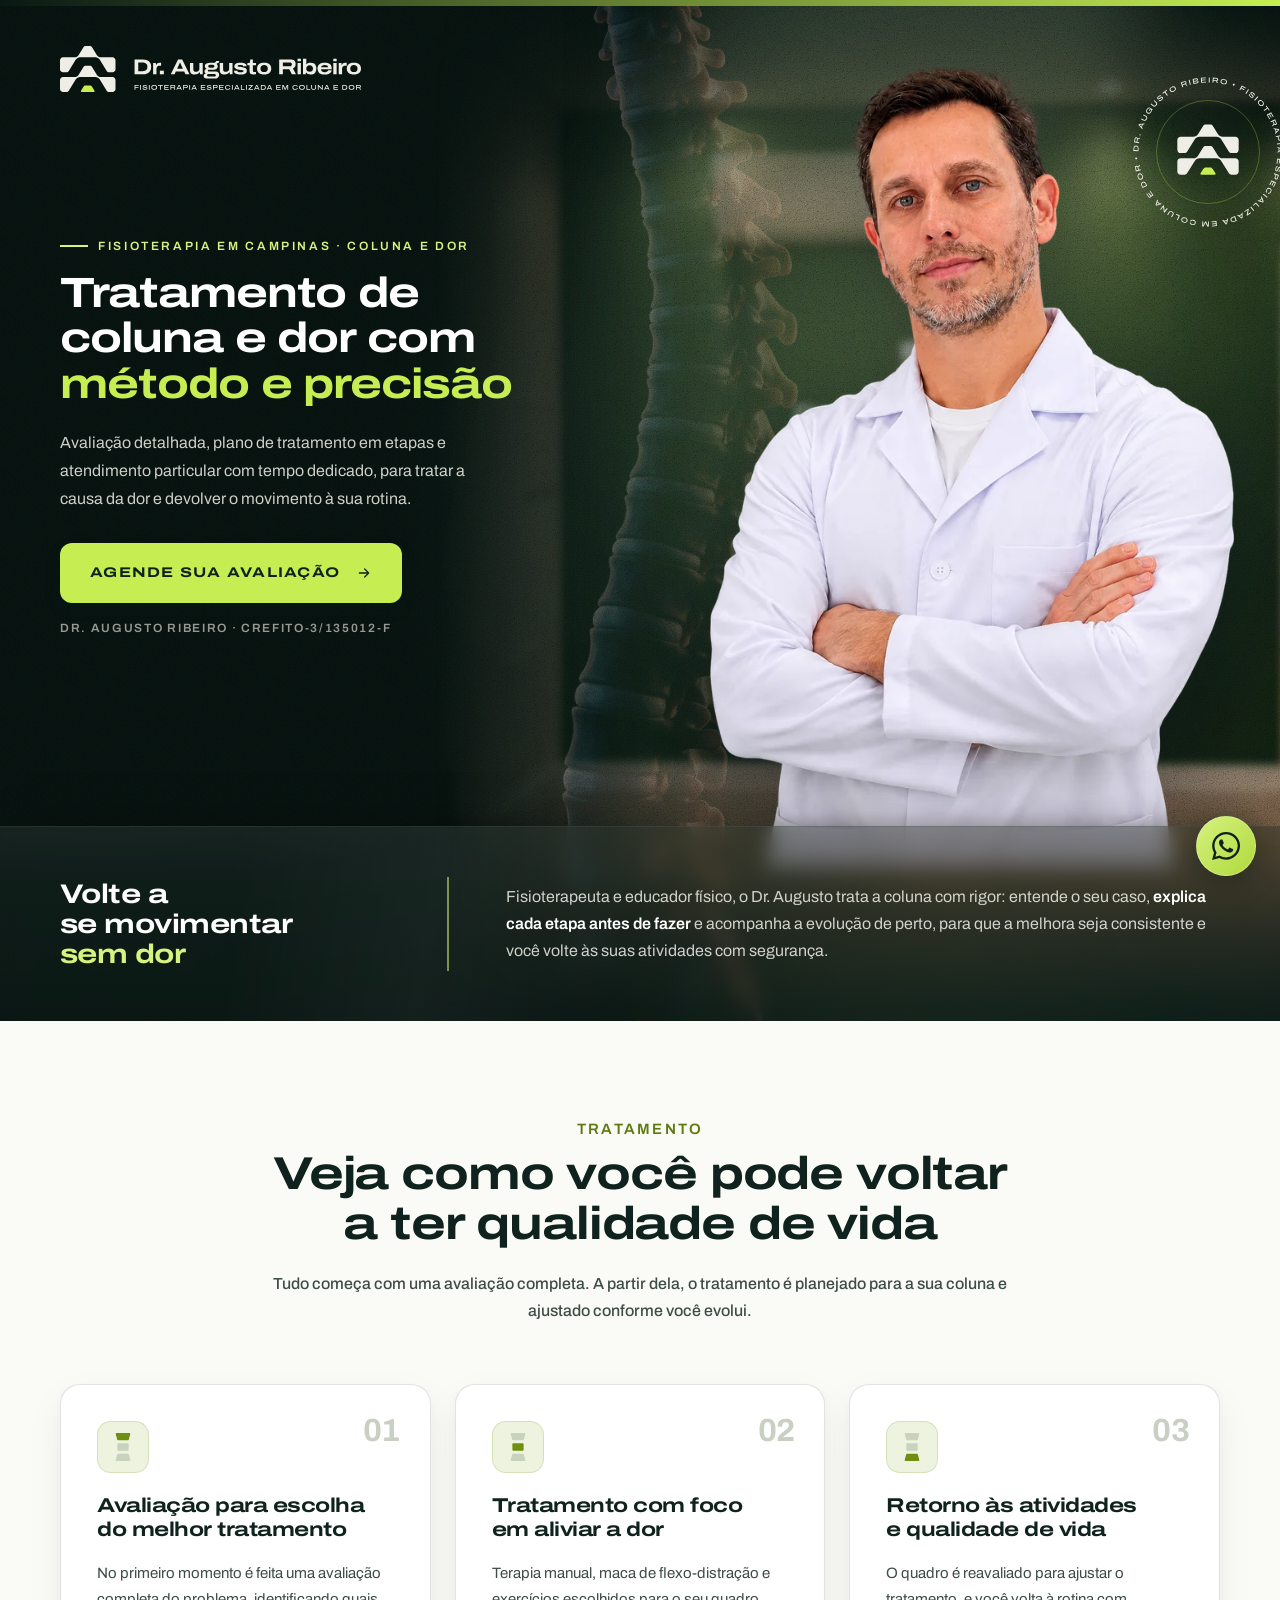
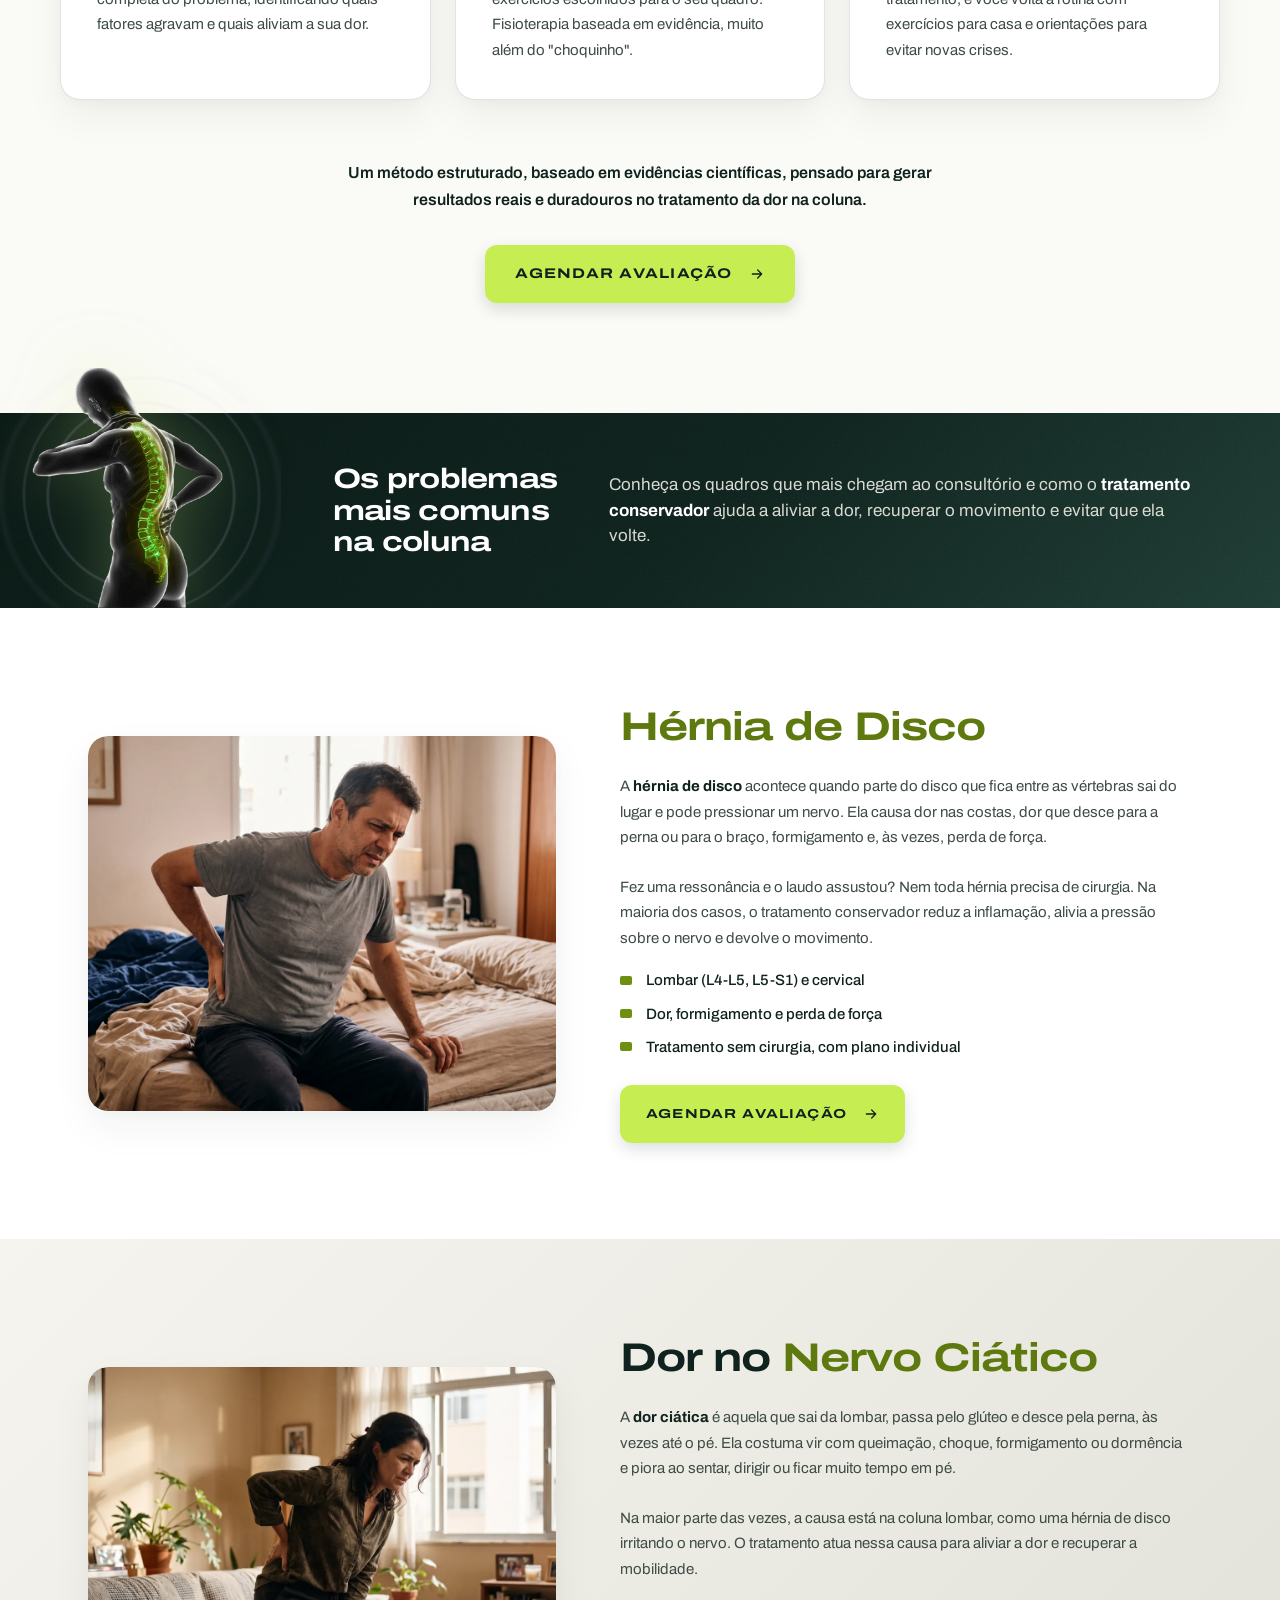
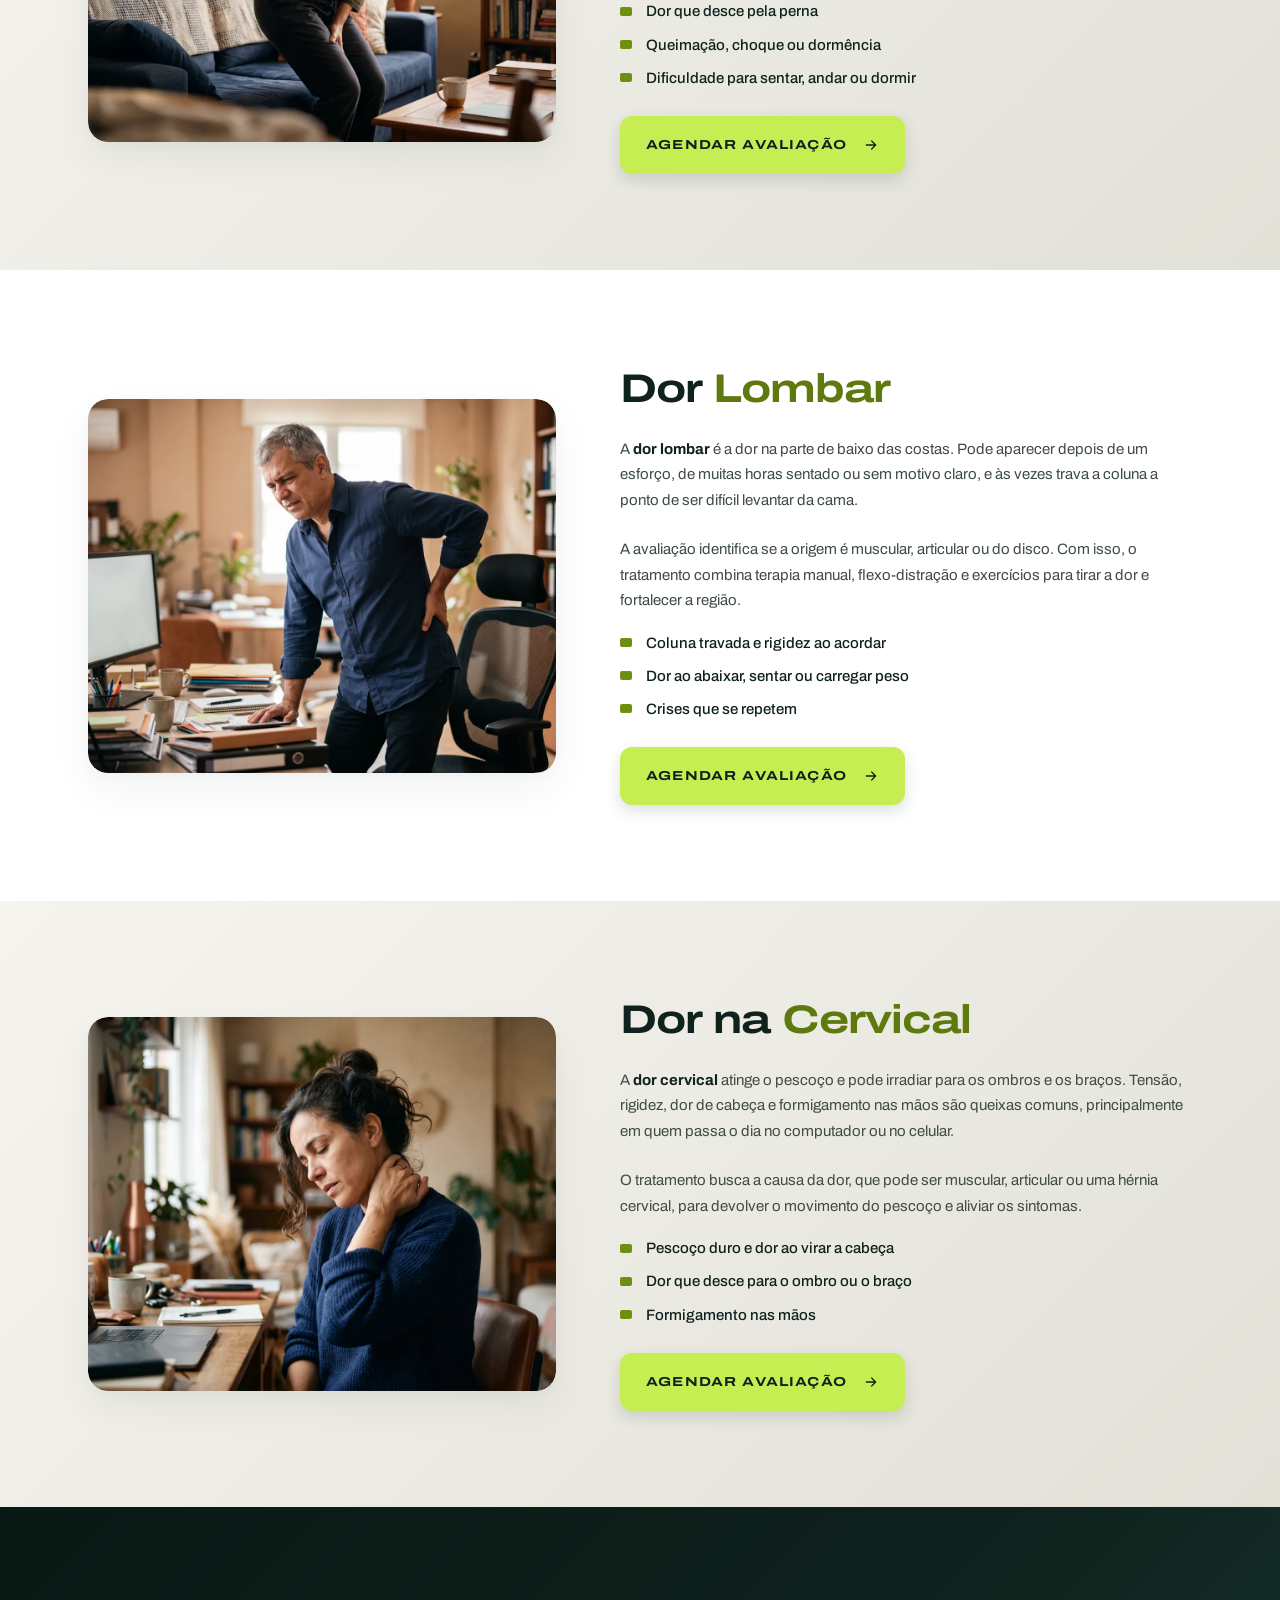
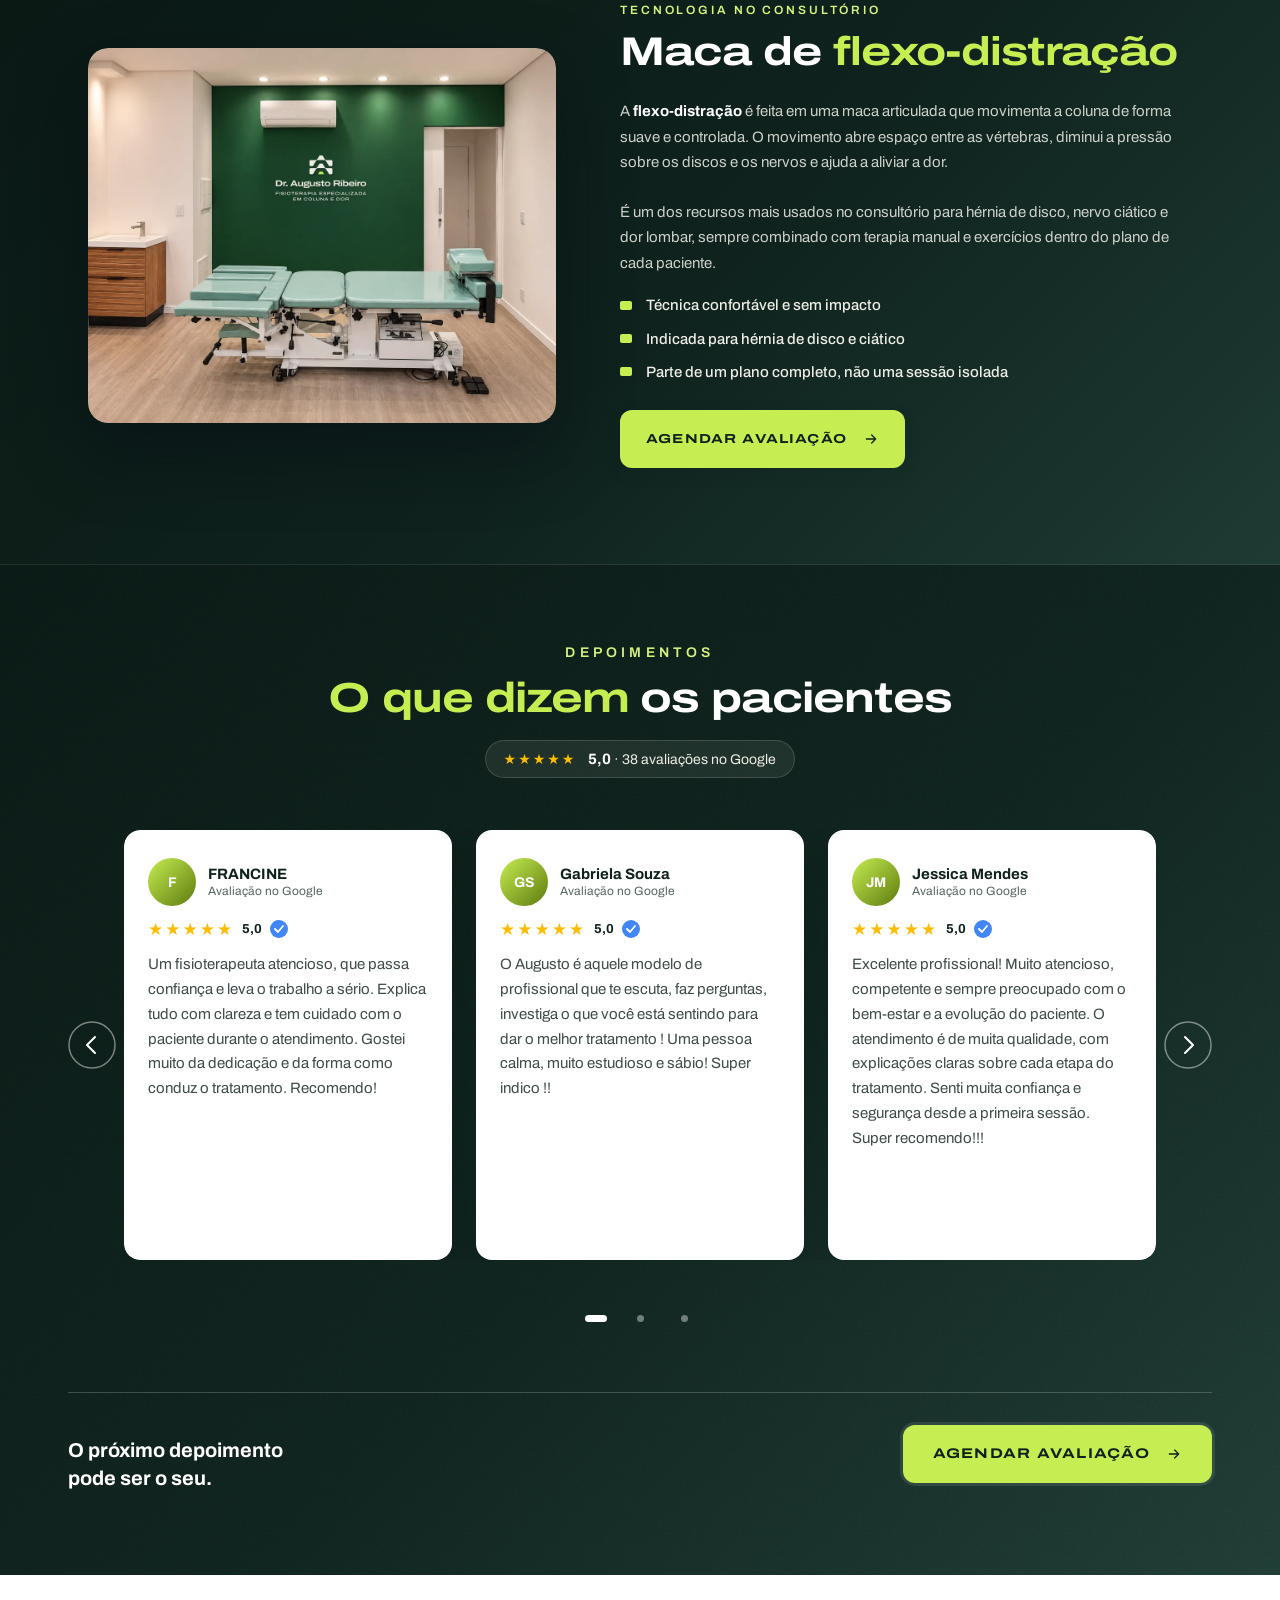
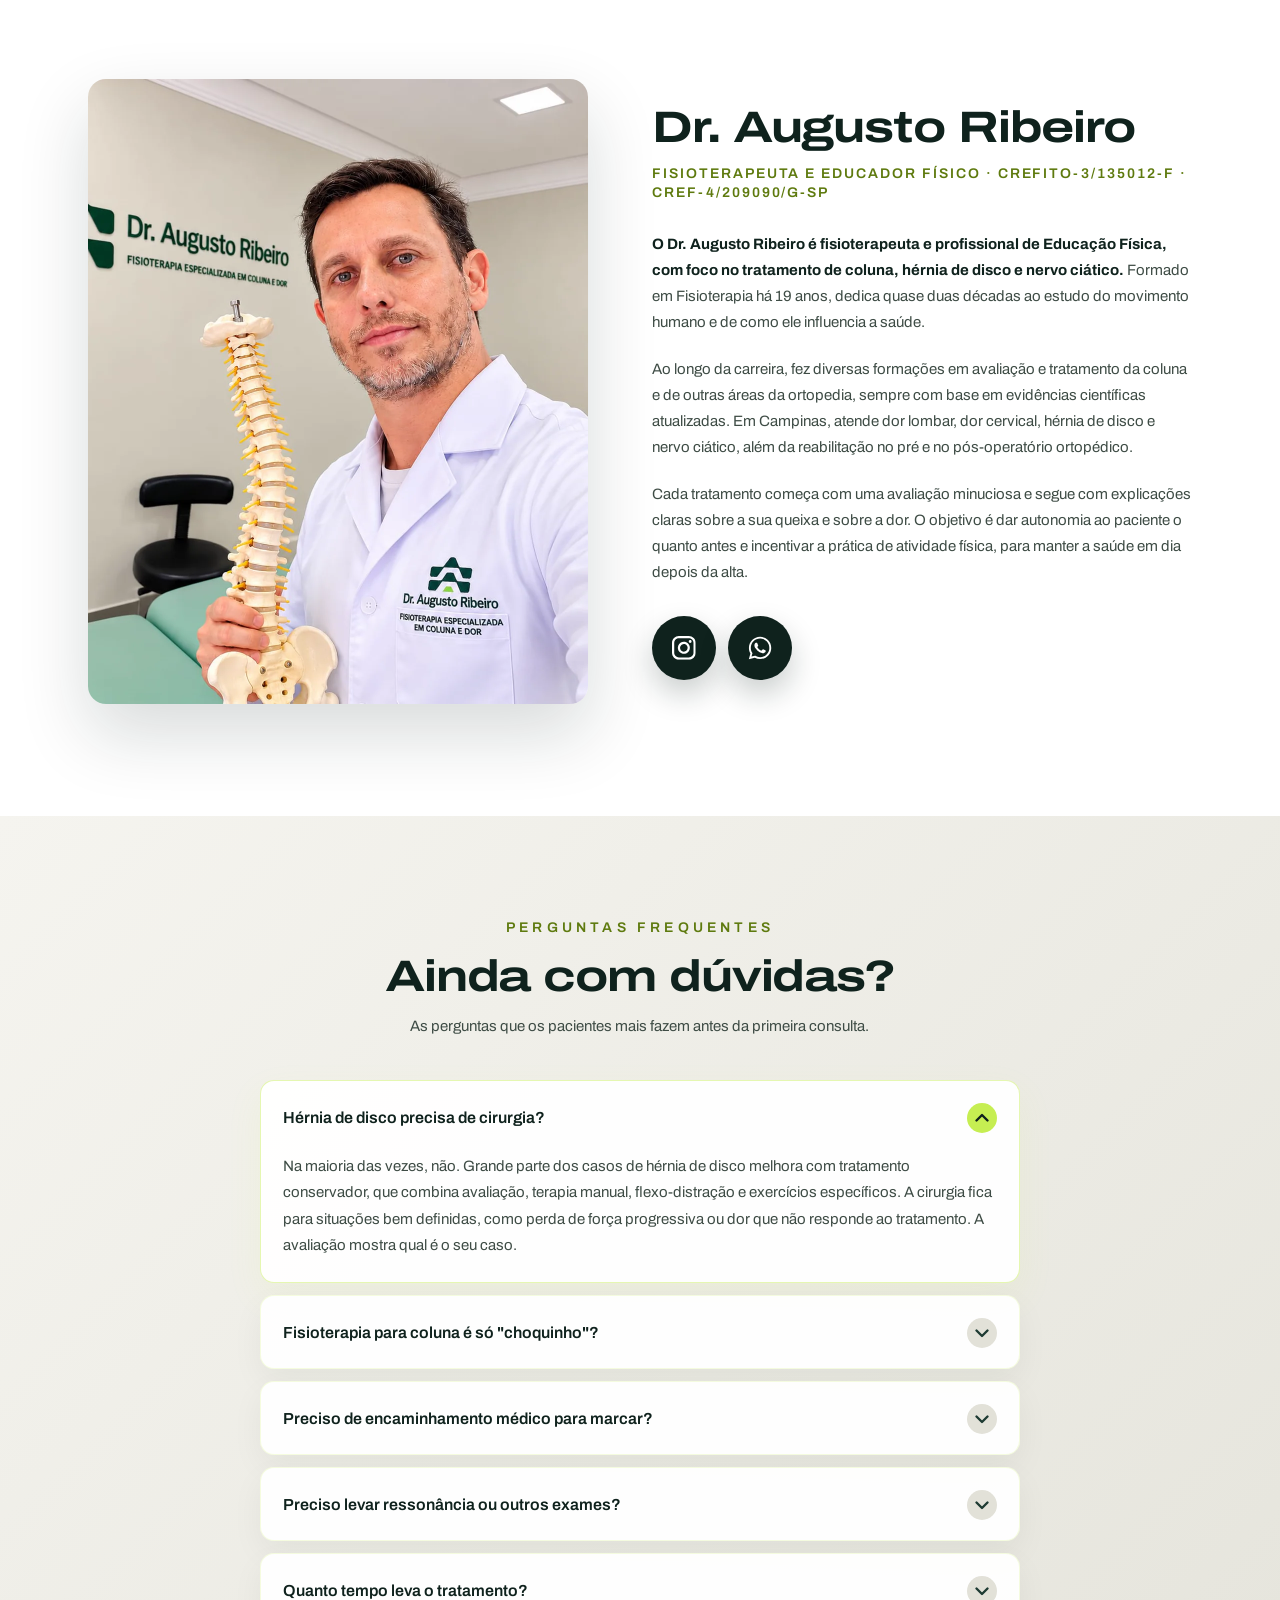
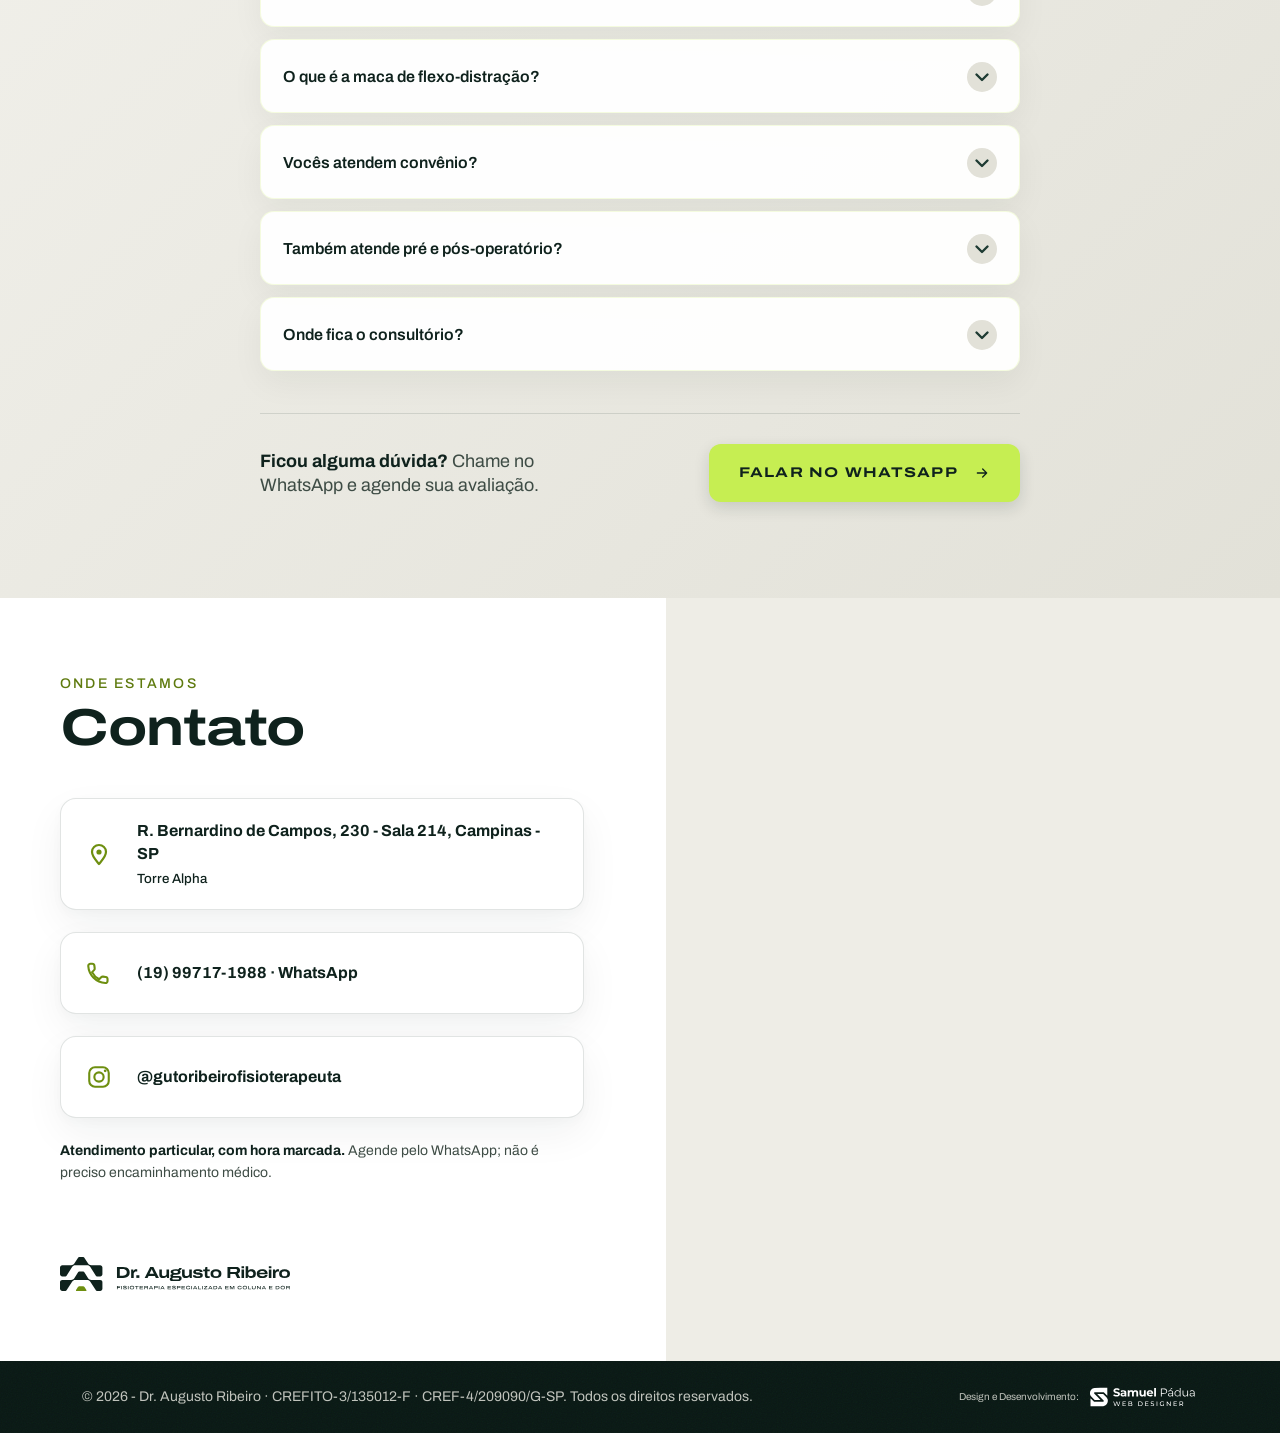
==== commit c4c0c439: "content: bio do Dr. Augusto a partir do Instagram; ícone escuro no hover das redes" ====
--- a/index.html
+++ b/index.html
@@ -816,11 +816,11 @@
         <p class="profile-meta">FISIOTERAPEUTA E EDUCADOR FÍSICO &middot; CREFITO-3/135012-F &middot; CREF-4/209090/G-SP</p>
 
         <div class="profile-body">
-          <p><strong>O Dr. Augusto Ribeiro é fisioterapeuta e educador físico, com foco no tratamento de coluna.</strong> Atende em Campinas pessoas com hérnia de disco, dor no nervo ciático, dor lombar e dor cervical, além da reabilitação ortopédica no pré e no pós-operatório.</p>
-
-          <p>[FORMAÇÃO E PÓS-GRADUAÇÕES: confirmar com o Dr. Augusto antes de publicar.]</p>
-
-          <p>O atendimento é particular e com tempo dedicado a cada paciente. Antes de qualquer conduta, ele explica o que está acontecendo com a sua coluna e o porquê de cada etapa do plano, que é ajustado conforme a evolução.</p>
+          <p><strong>O Dr. Augusto Ribeiro é fisioterapeuta e profissional de Educação Física, com foco no tratamento de coluna, hérnia de disco e nervo ciático.</strong> Formado em Fisioterapia há 19 anos, dedica quase duas décadas ao estudo do movimento humano e de como ele influencia a saúde.</p>
+
+          <p>Ao longo da carreira, fez diversas formações em avaliação e tratamento da coluna e de outras áreas da ortopedia, sempre com base em evidências científicas atualizadas. Em Campinas, atende dor lombar, dor cervical, hérnia de disco e nervo ciático, além da reabilitação no pré e no pós-operatório ortopédico.</p>
+
+          <p>Cada tratamento começa com uma avaliação minuciosa e segue com explicações claras sobre a sua queixa e sobre a dor. O objetivo é dar autonomia ao paciente o quanto antes e incentivar a prática de atividade física, para manter a saúde em dia depois da alta.</p>
         </div>
 
         <div class="profile-socials" aria-label="Redes sociais do Dr. Augusto Ribeiro">
--- a/style.css
+++ b/style.css
@@ -4129,3 +4129,10 @@
   .hero .stamp-txt { width: 128px; height: 128px; }
 }
 @media (min-width: 821px) { .card h3 { font-size: 20px; } }
+
+/* Redes sociais do perfil: no hover (fundo Lima) o ícone fica Floresta Noite */
+.profile-social-icon { transition: filter 0.25s ease; }
+.profile-social-btn:hover .profile-social-icon,
+.profile-social-btn:focus-visible .profile-social-icon {
+  filter: brightness(0) saturate(100%) invert(9%) sepia(16%) saturate(1500%) hue-rotate(115deg) brightness(95%);
+}
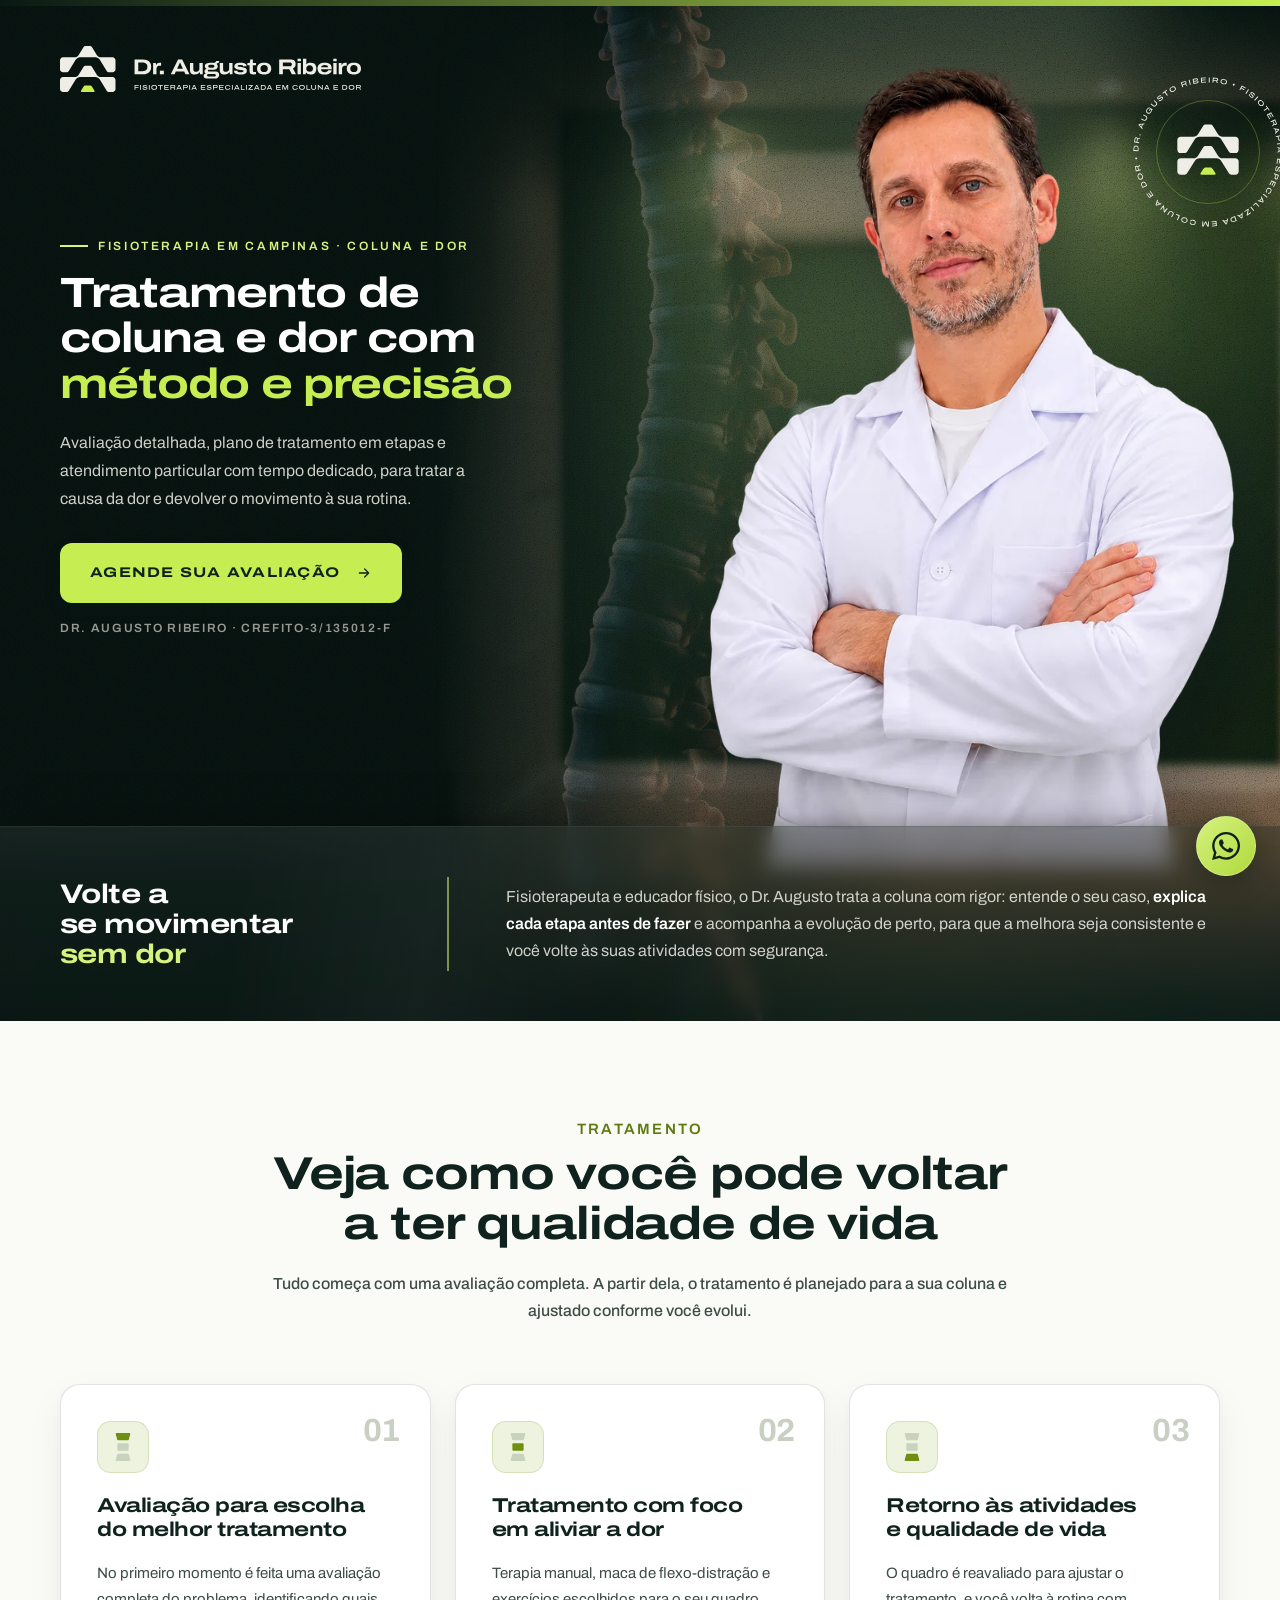
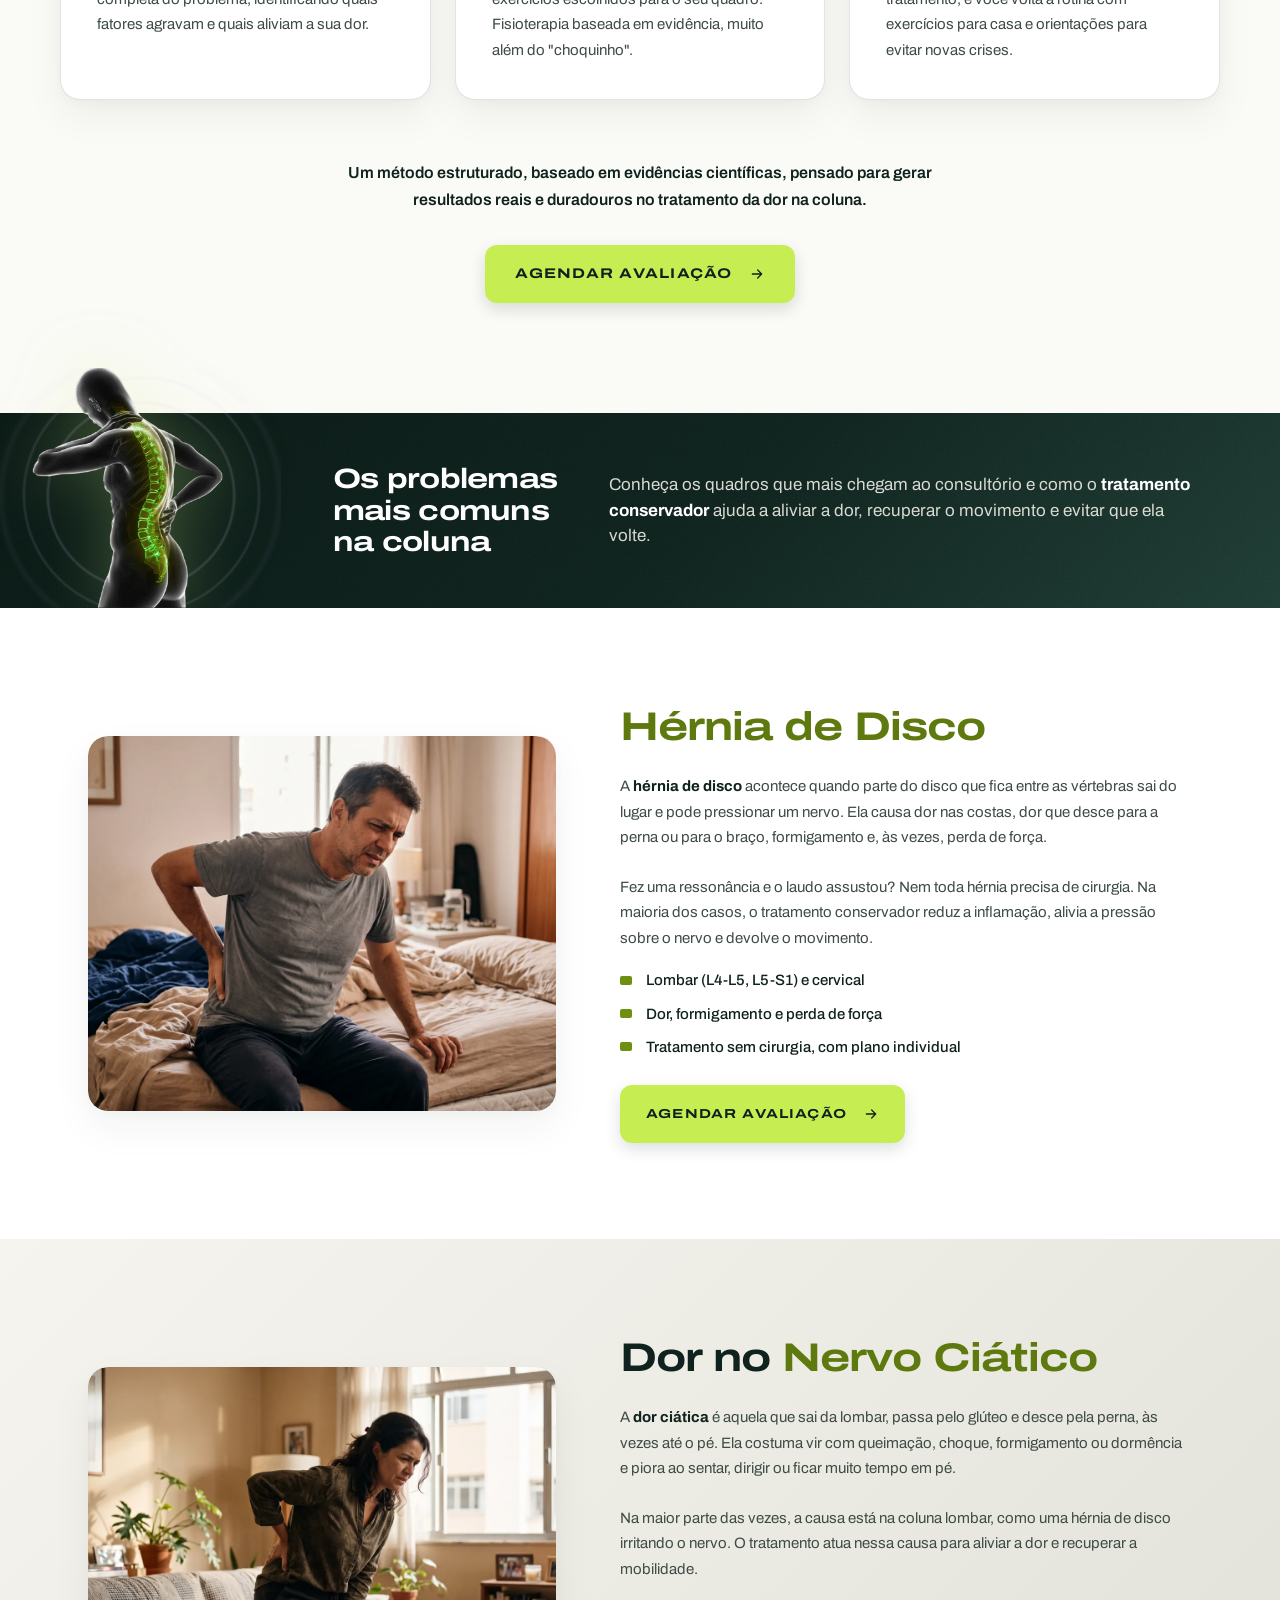
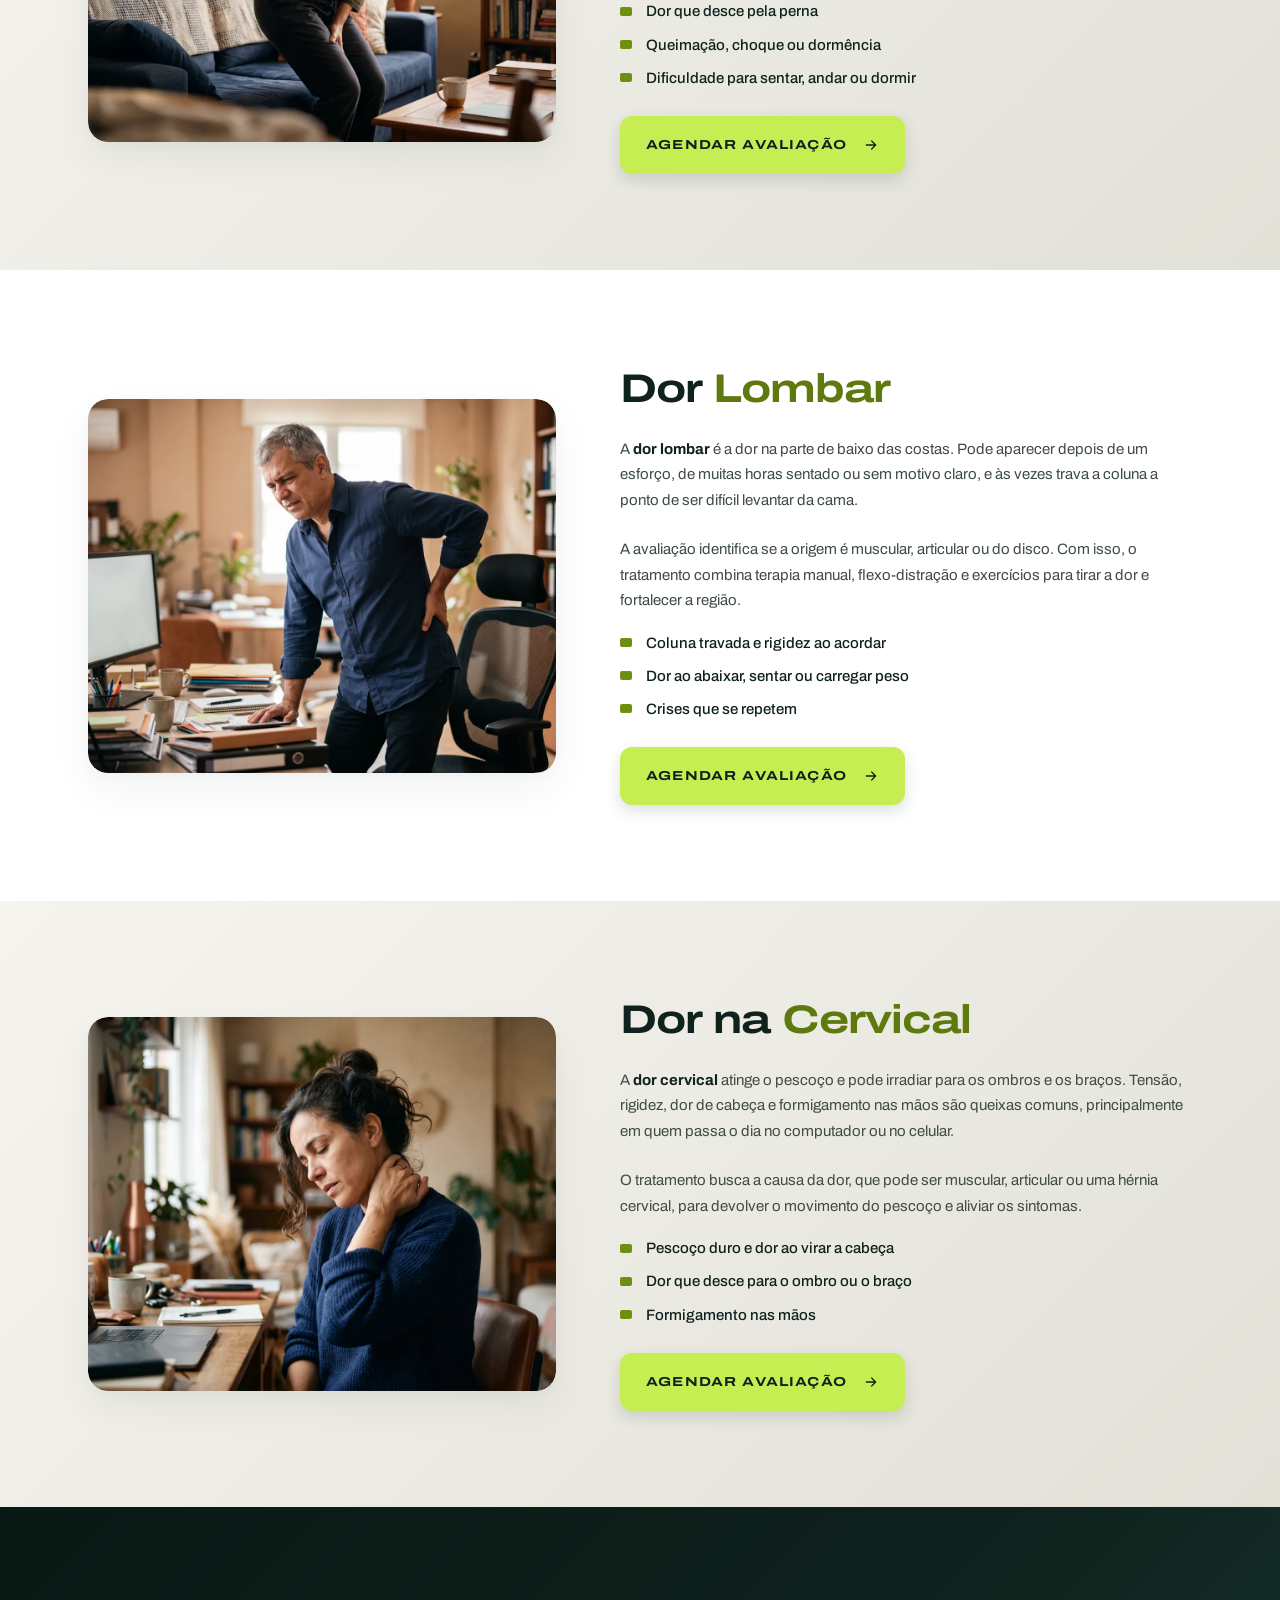
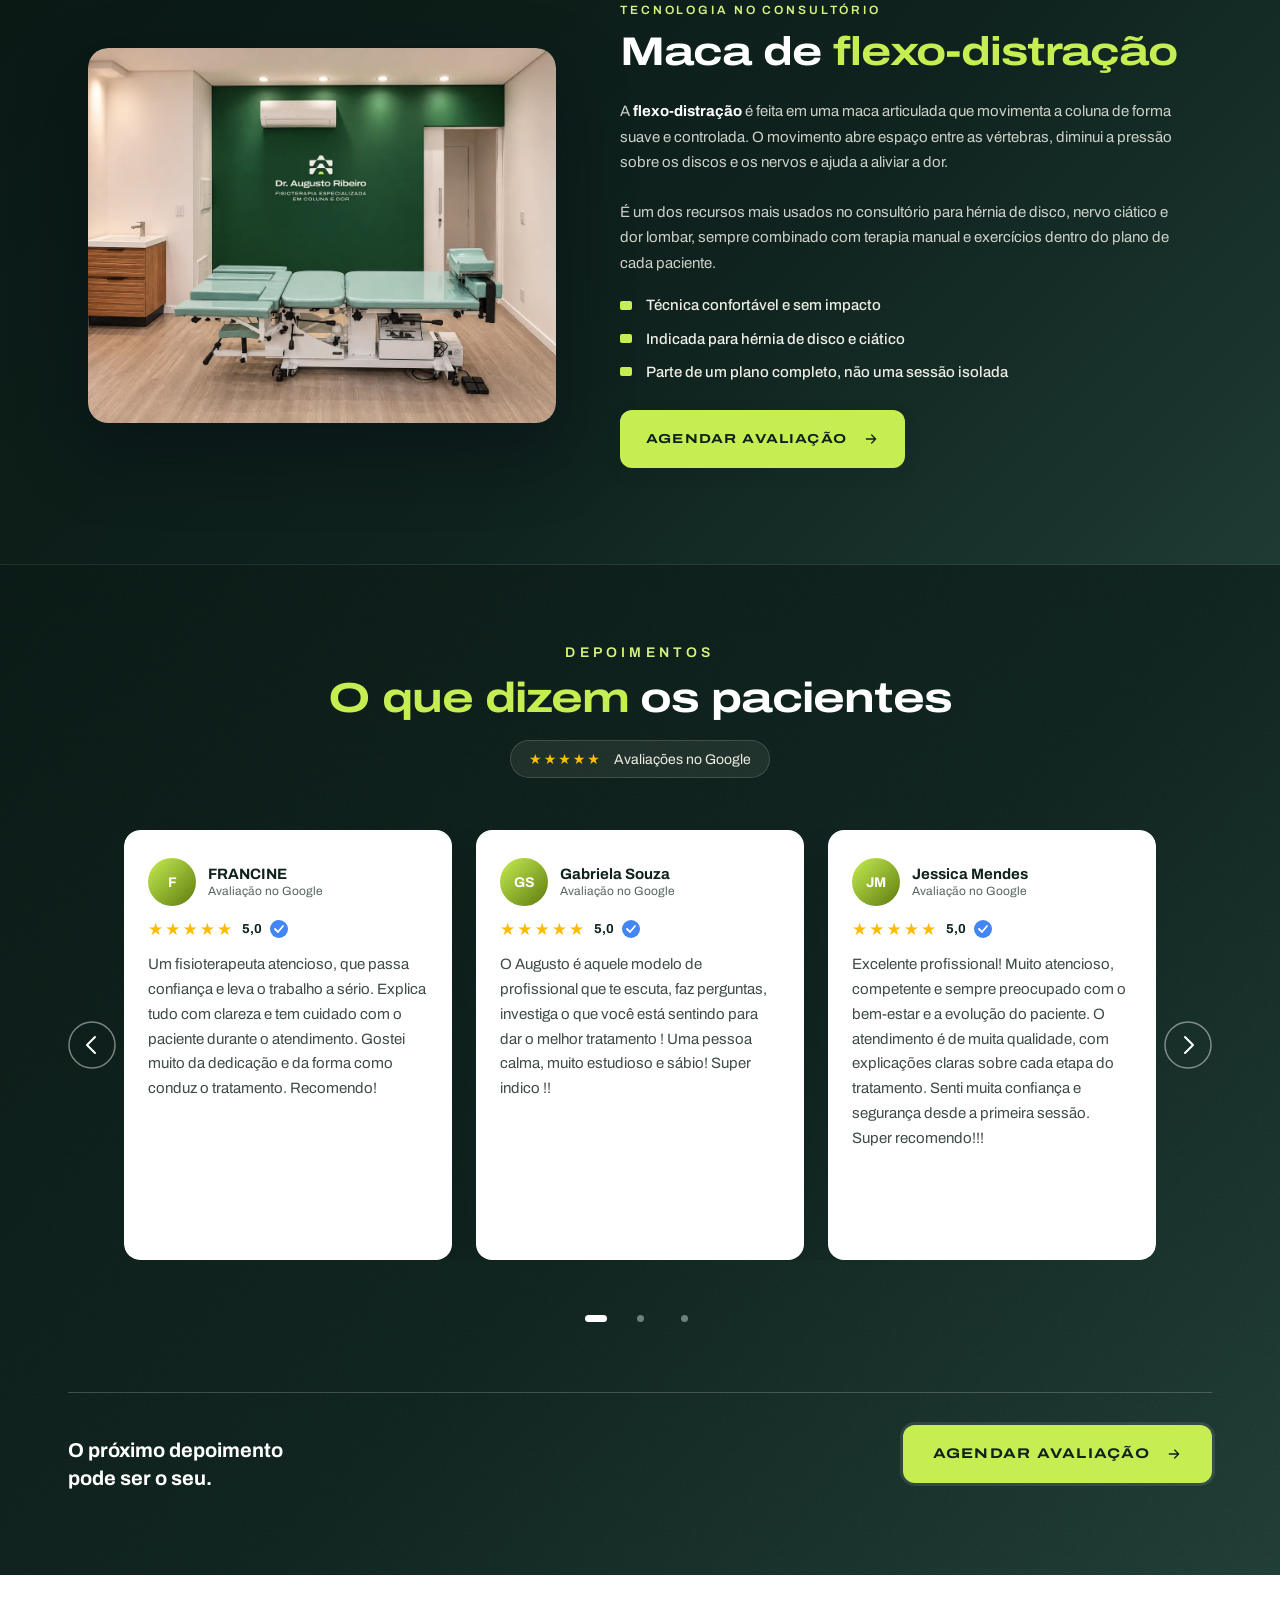
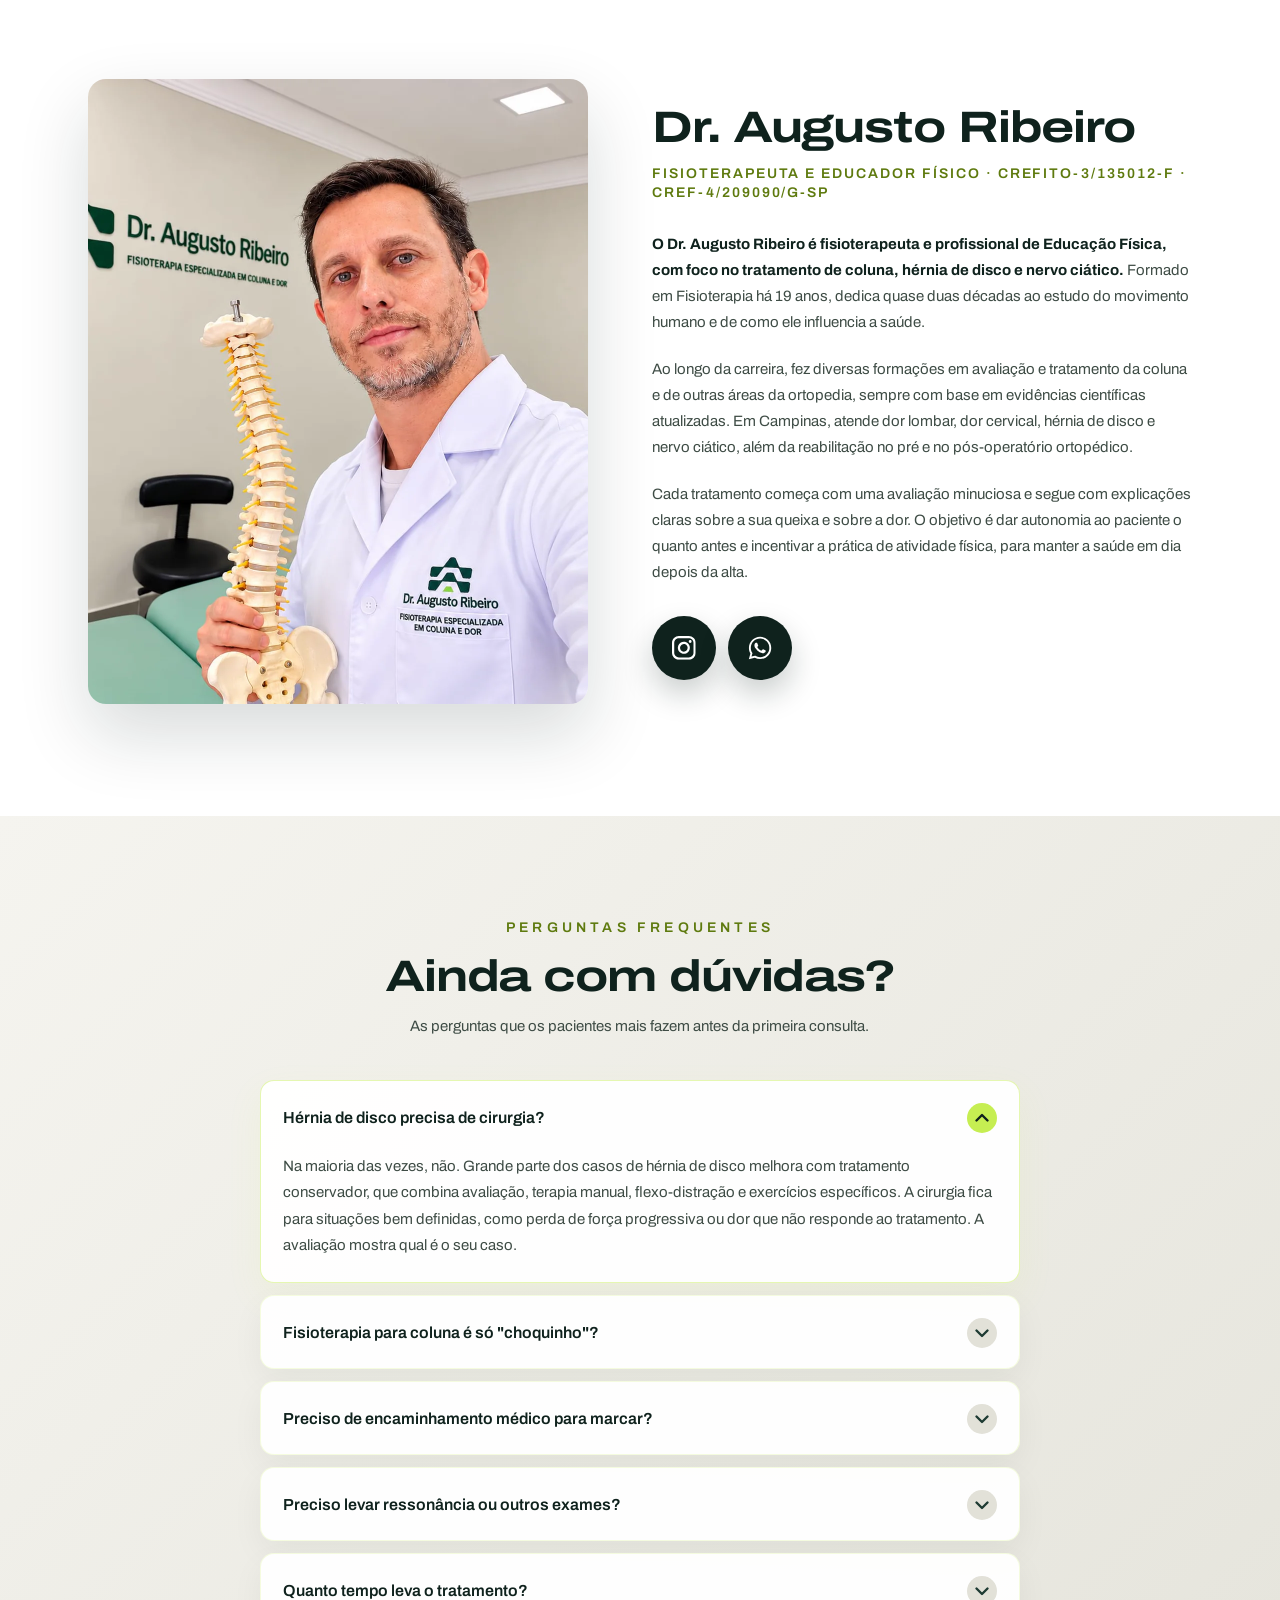
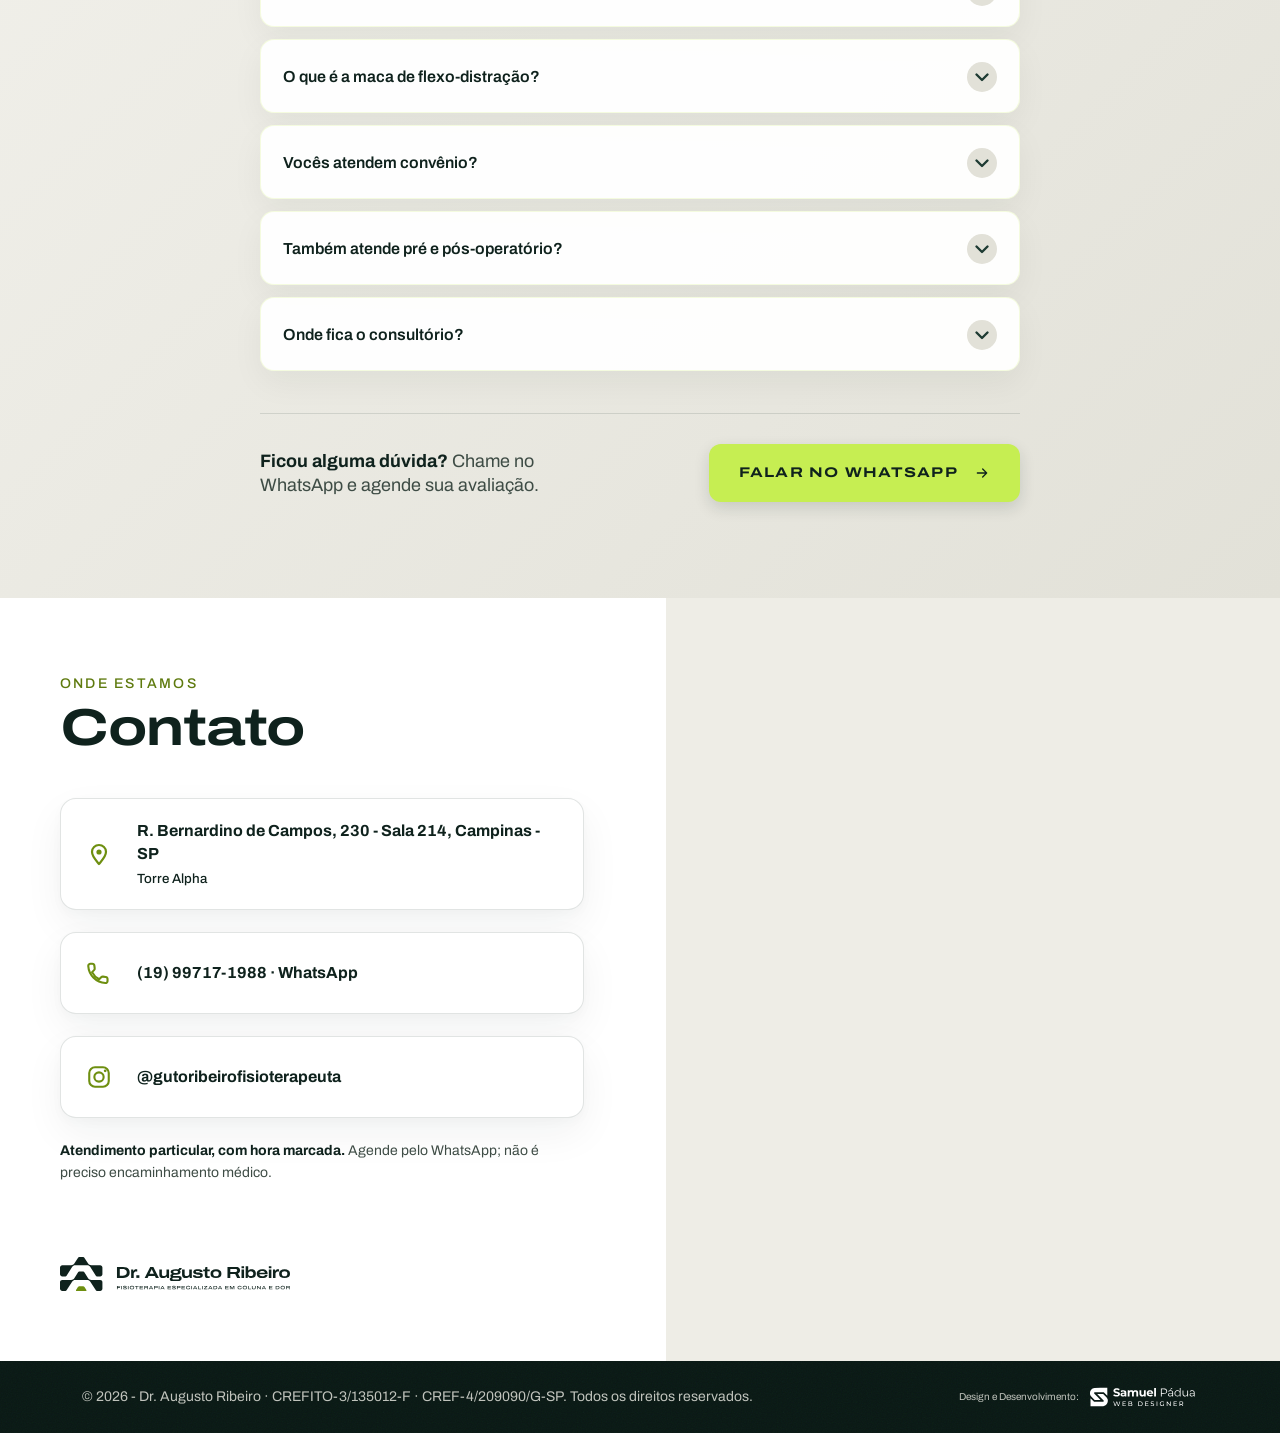
==== commit 528a17c0: "content: selo de avaliações sem nota e contagem fixas" ====
--- a/index.html
+++ b/index.html
@@ -115,12 +115,6 @@
             "longitude": -47.0674248
           },
           "hasMap": "https://www.google.com/maps?cid=4910557578483042734",
-          "aggregateRating": {
-            "@type": "AggregateRating",
-            "ratingValue": "5.0",
-            "bestRating": "5",
-            "reviewCount": "38"
-          },
           "areaServed": [
             {
               "@type": "City",
@@ -581,9 +575,9 @@
       <div class="reviews-header">
         <span class="reviews-tagline">Depoimentos</span>
         <h2 class="reviews-title"><strong>O que dizem</strong> os pacientes</h2>
-        <a class="reviews-summary" href="https://www.google.com/maps?cid=4910557578483042734" target="_blank" rel="noopener" aria-label="Ver as 38 avaliações no Google">
+        <a class="reviews-summary" href="https://www.google.com/maps?cid=4910557578483042734" target="_blank" rel="noopener" aria-label="Ver as avaliações no Google">
           <span class="stars" aria-hidden="true">★★★★★</span>
-          <span><strong>5,0</strong> · 38 avaliações no Google</span>
+          <span>Avaliações no Google</span>
         </a>
       </div>
 
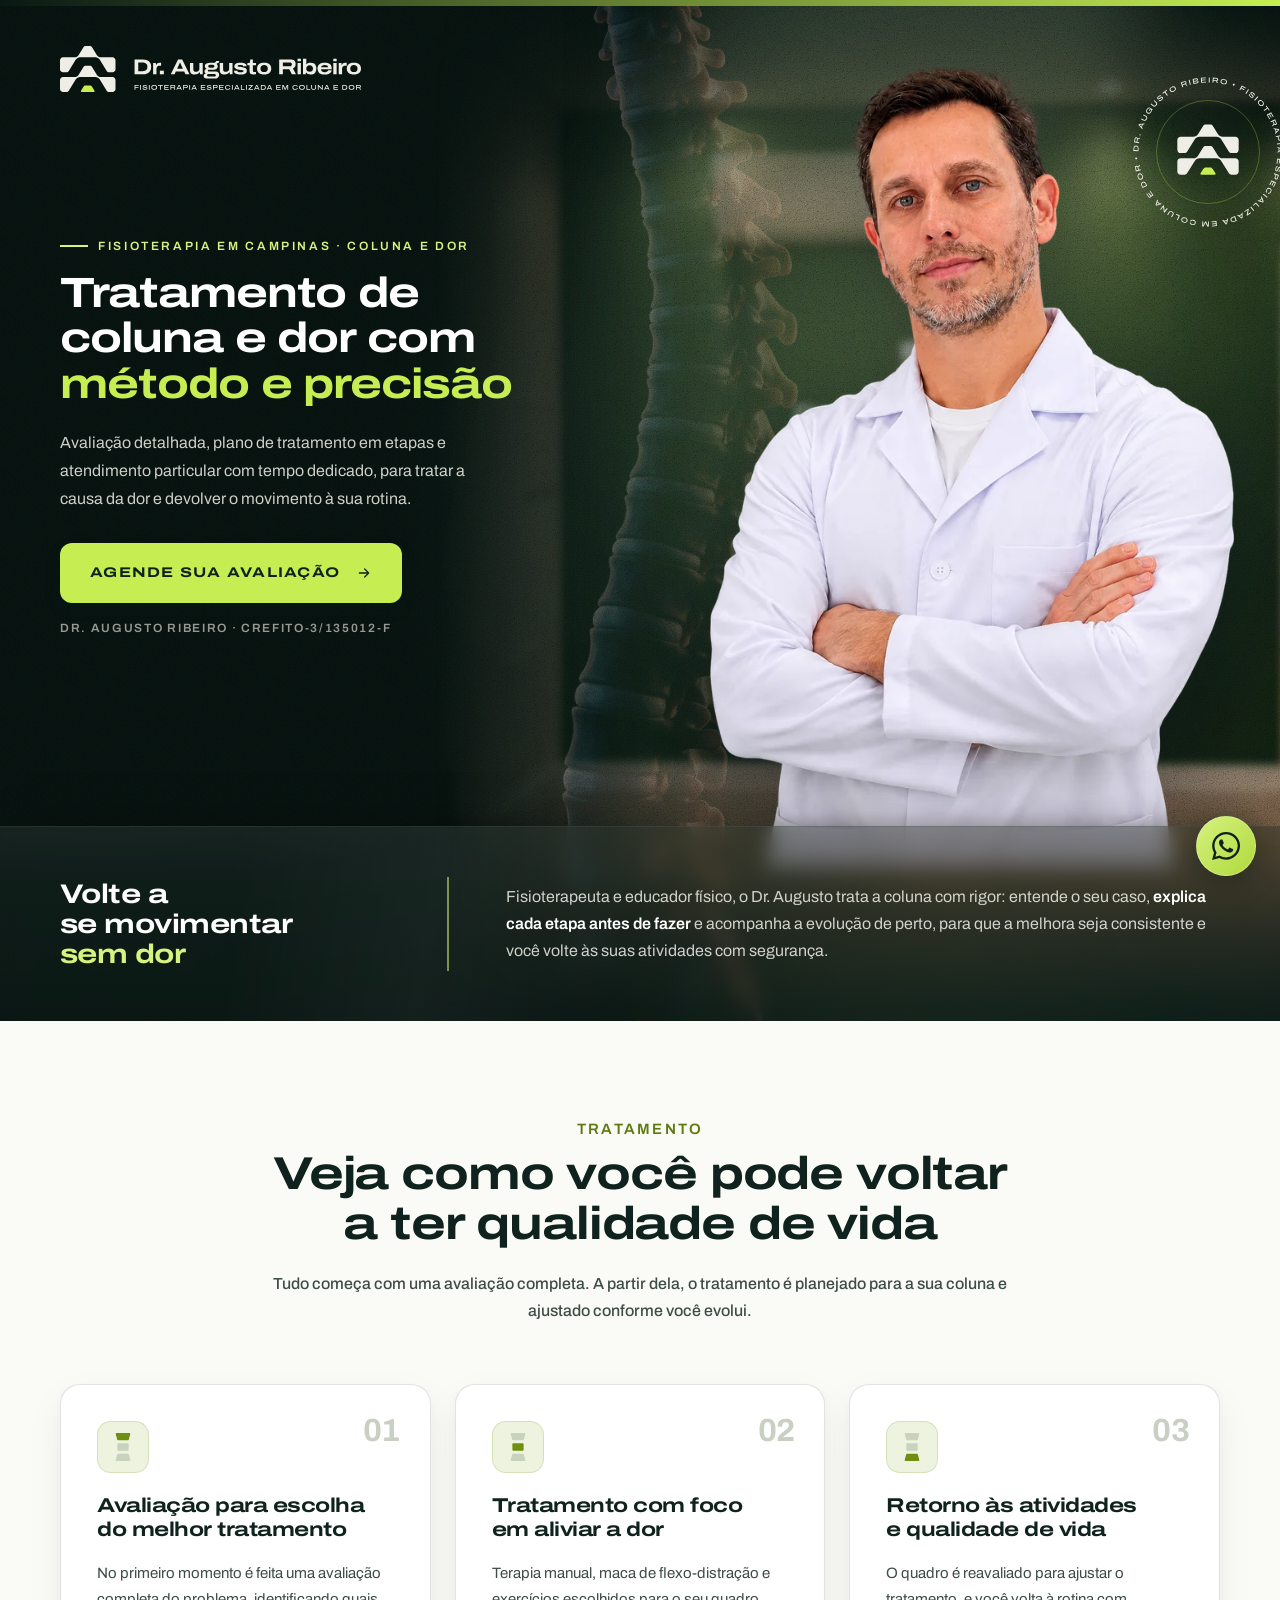
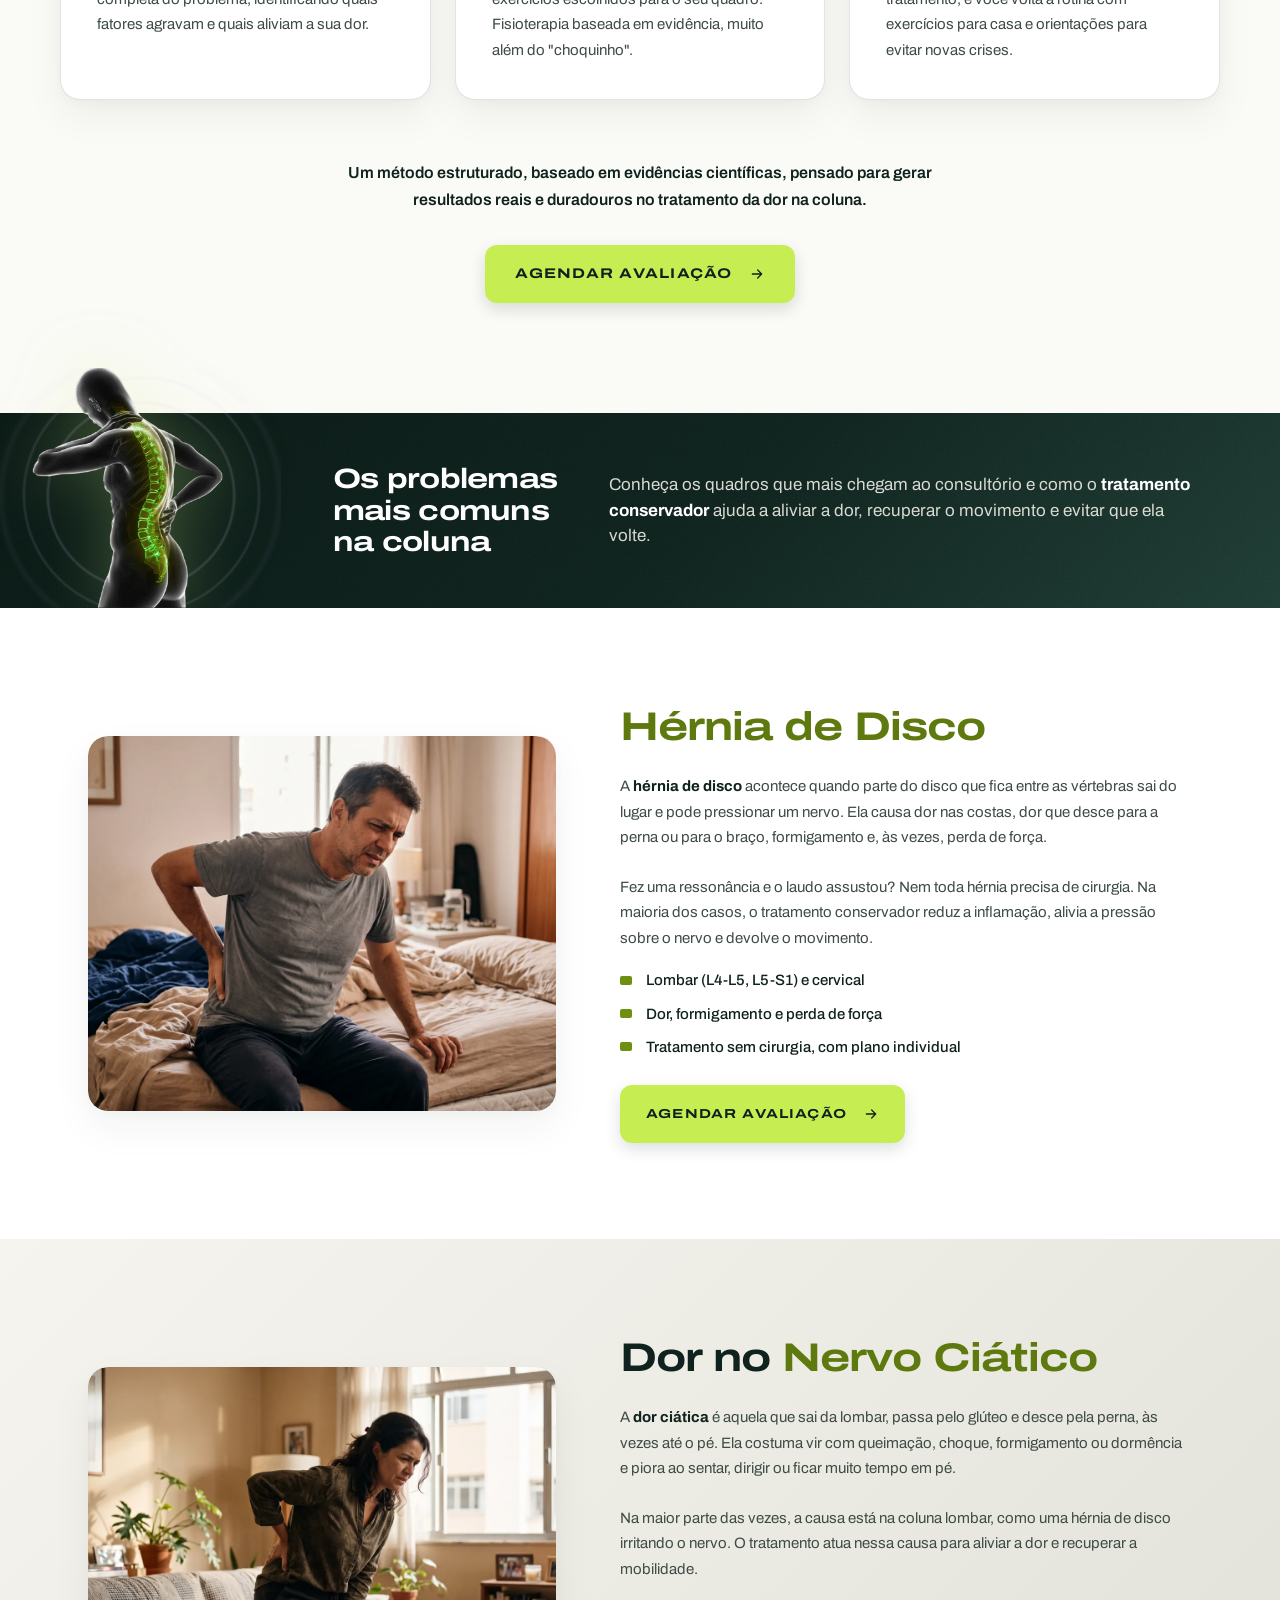
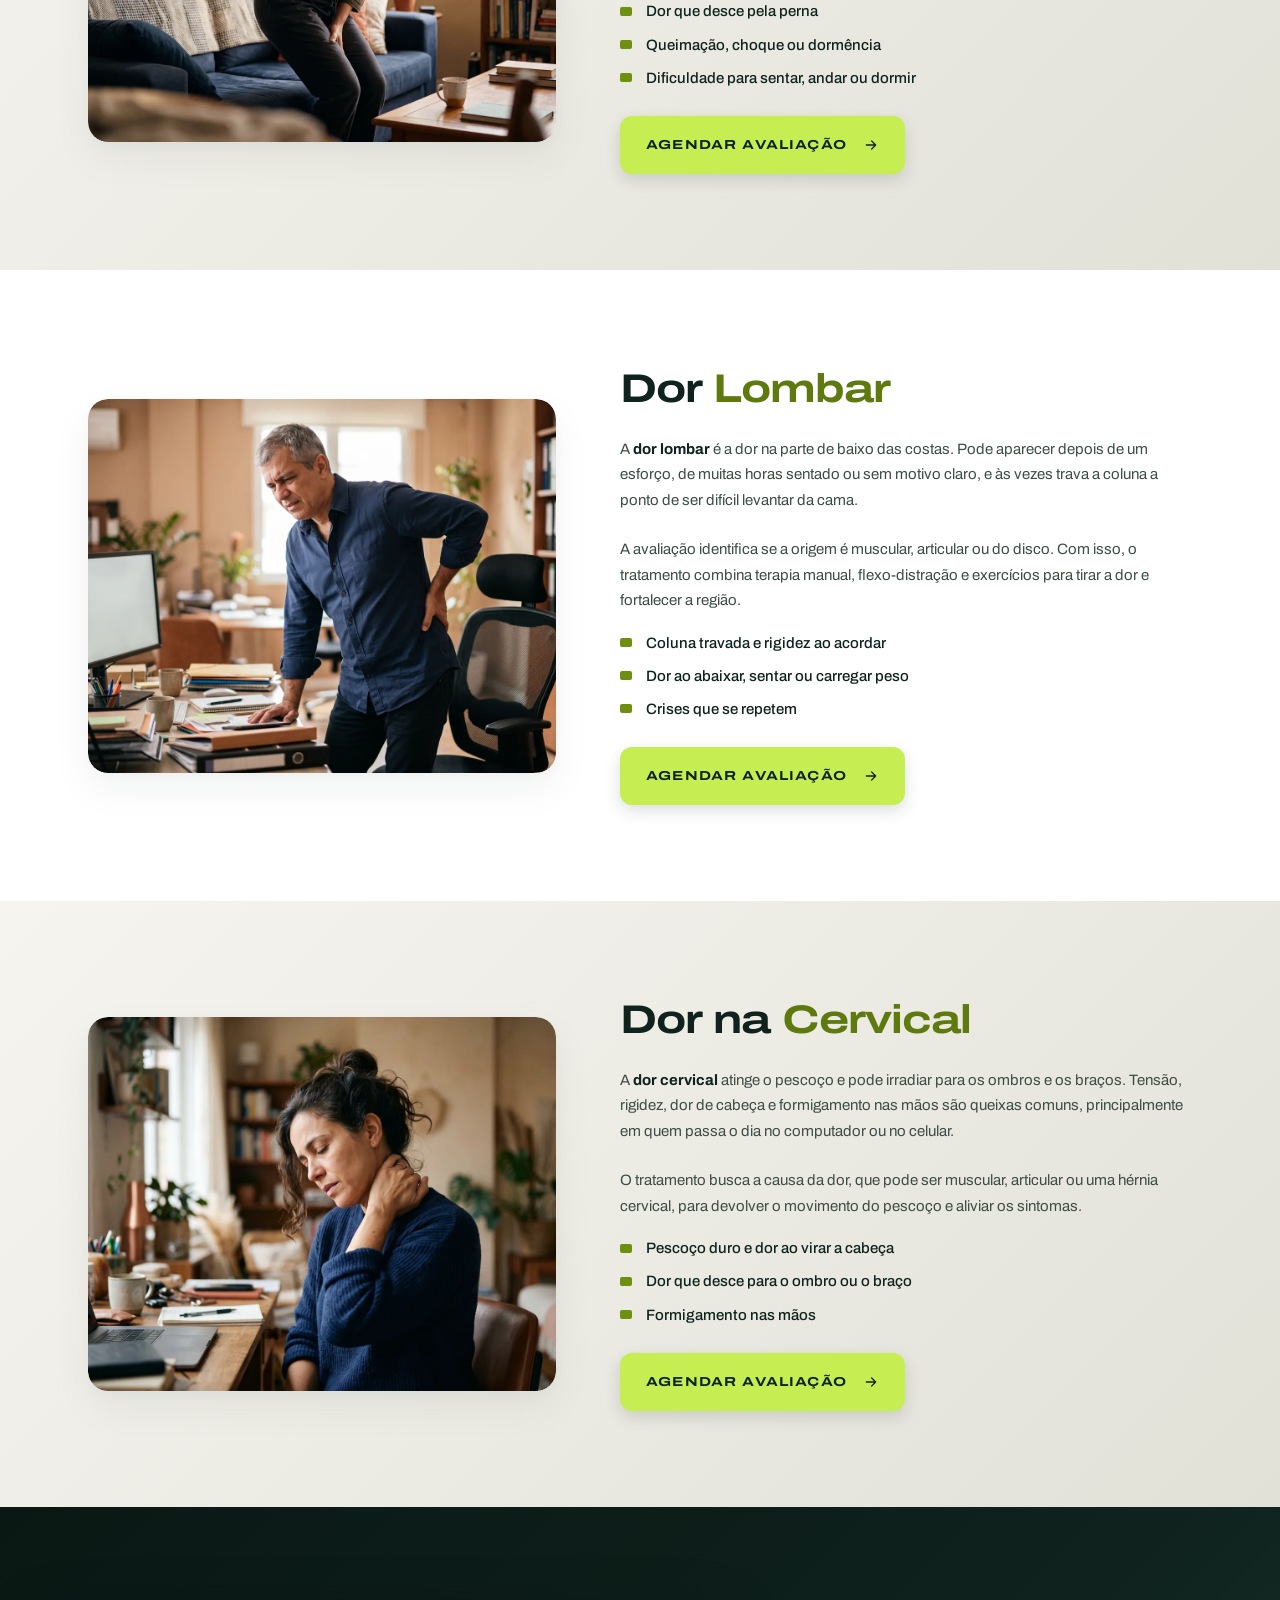
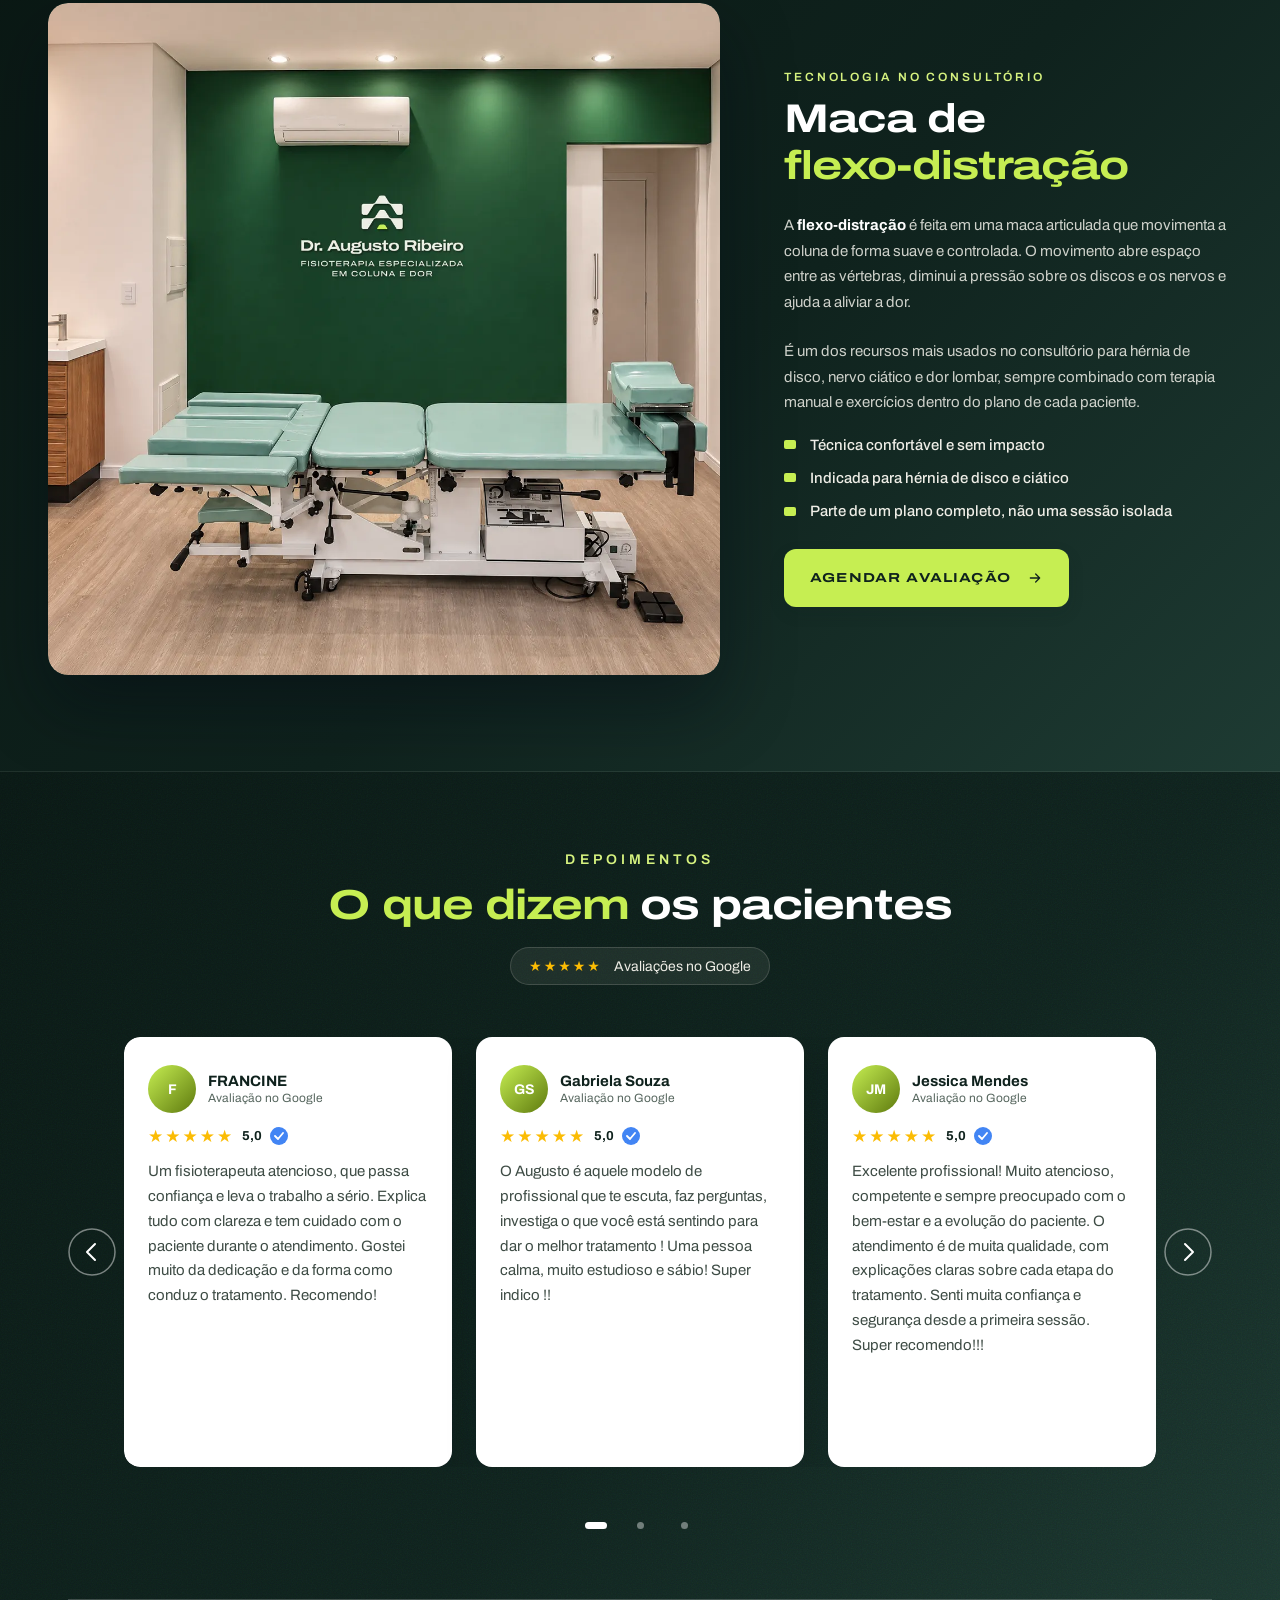
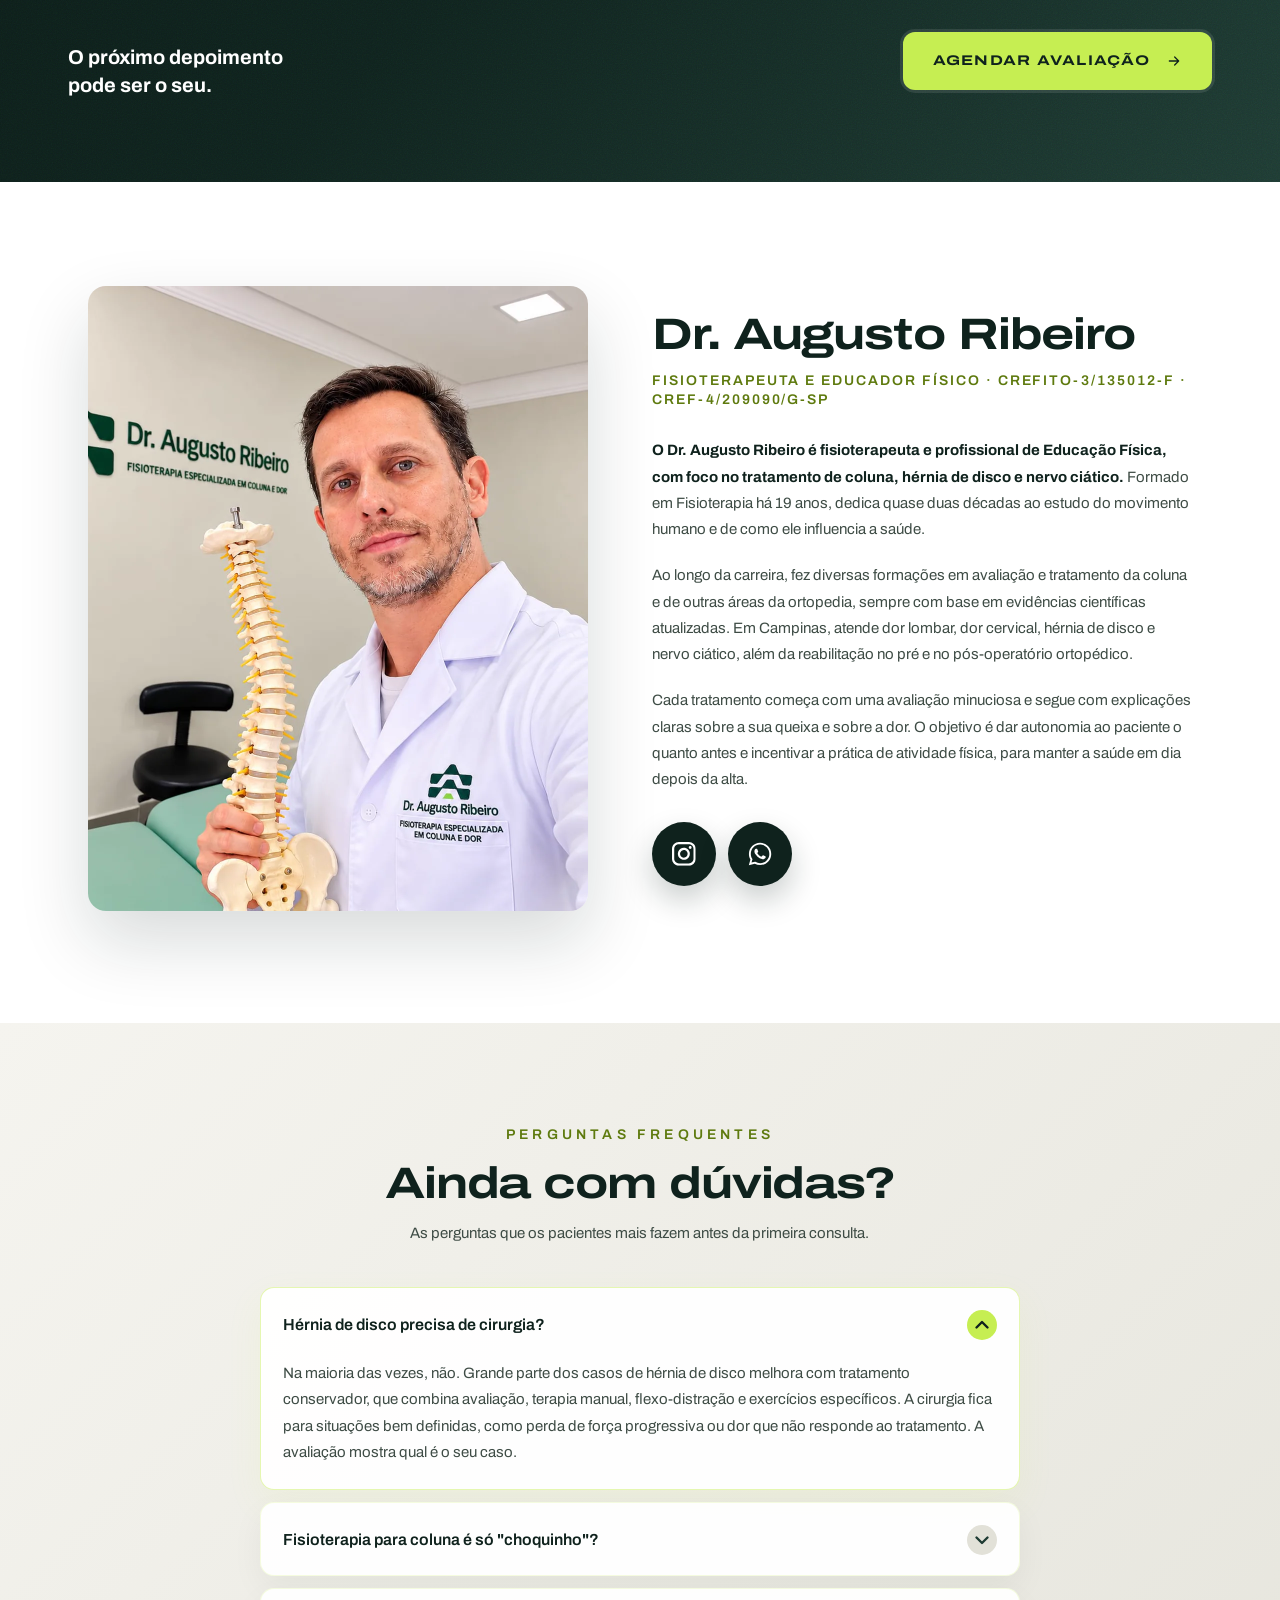
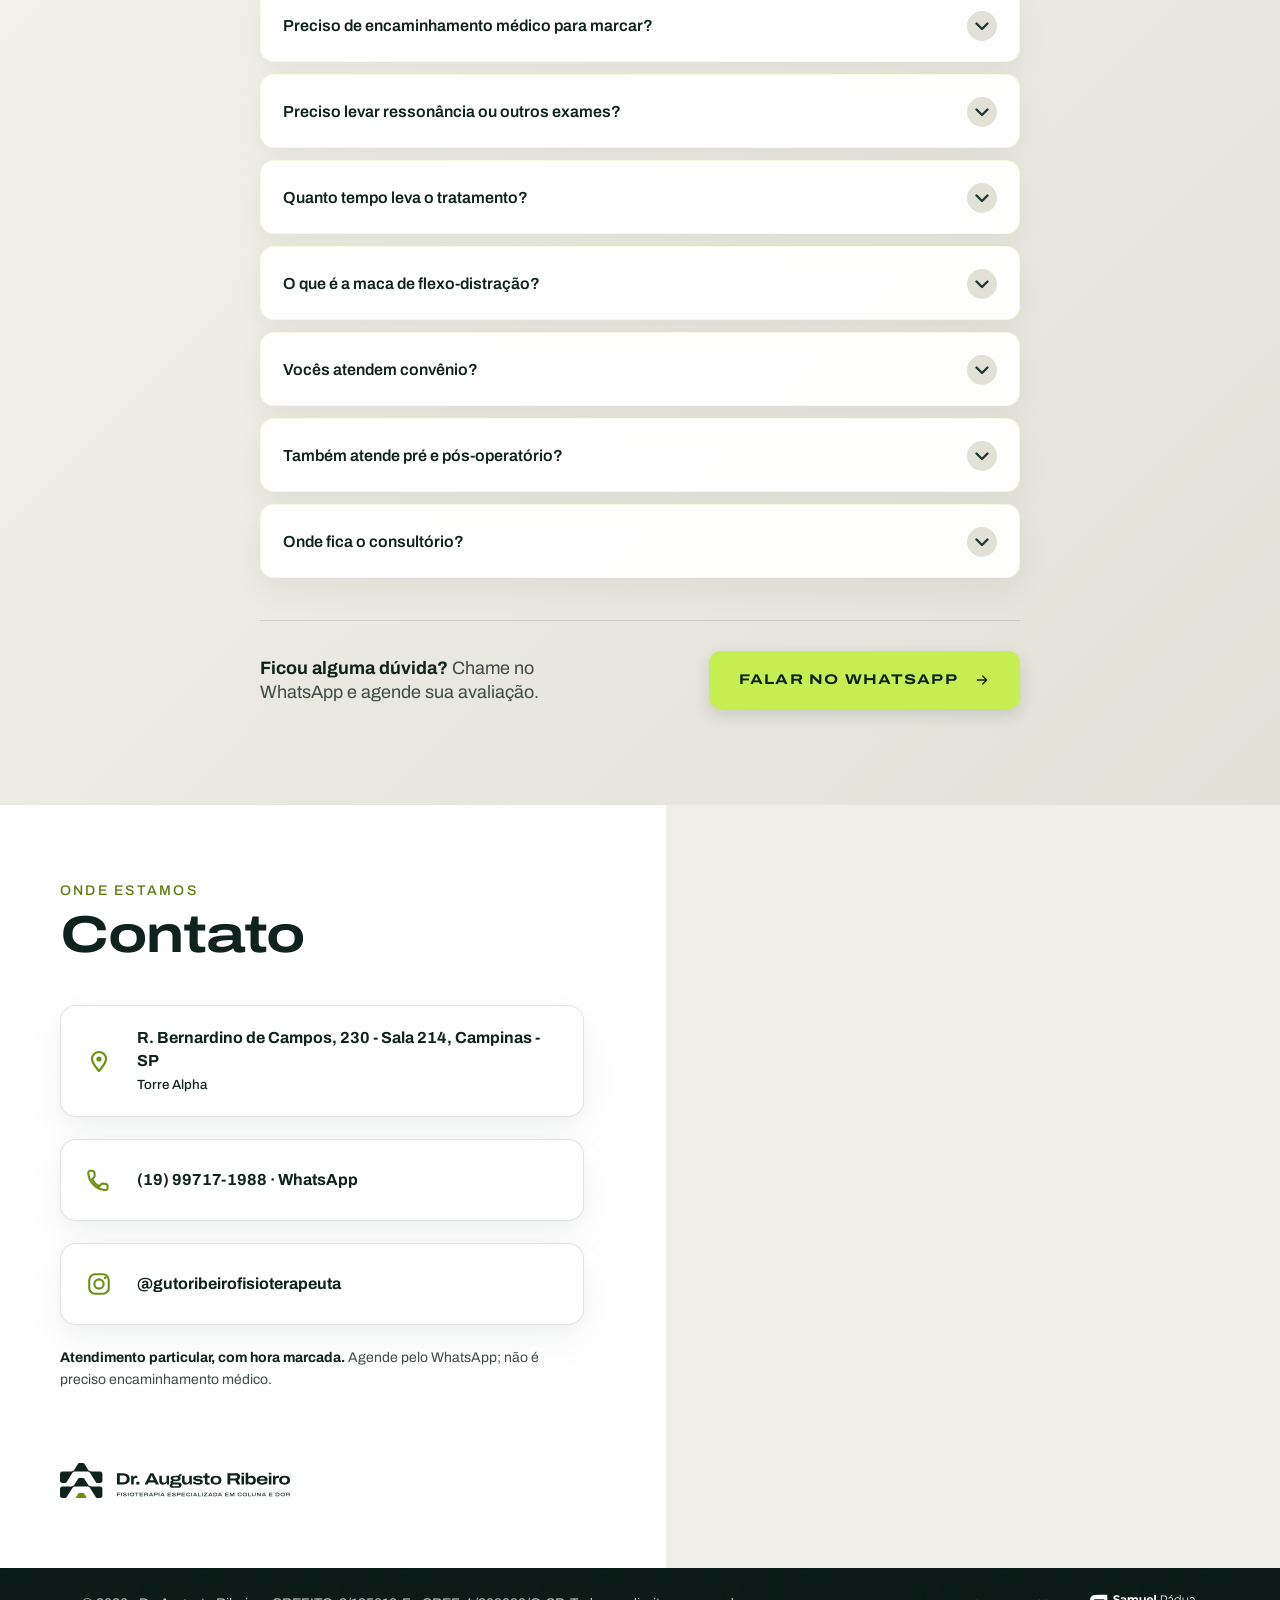
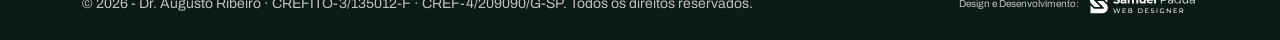
==== commit 8c235e4b: "style: imagem da maca de flexo-distração com mais destaque" ====
--- a/index.html
+++ b/index.html
@@ -546,7 +546,7 @@
     <div class="condition-inner">
 
       <div class="condition-media">
-        <img src="flexo.webp" loading="lazy" decoding="async" width="1200" height="900" class="condition-img" alt="Maca de flexo-distração verde-água do consultório do Dr. Augusto Ribeiro, em sala com parede verde">
+        <img src="flexo.webp" loading="lazy" decoding="async" width="1600" height="1200" class="condition-img" alt="Maca de flexo-distração verde-água do consultório do Dr. Augusto Ribeiro, em sala com parede verde">
       </div>
 
       <div class="condition-text">
--- a/style.css
+++ b/style.css
@@ -4136,3 +4136,12 @@
 .profile-social-btn:focus-visible .profile-social-icon {
   filter: brightness(0) saturate(100%) invert(9%) sepia(16%) saturate(1500%) hue-rotate(115deg) brightness(95%);
 }
+
+/* Bloco da maca: imagem com mais destaque (coluna maior e mais alta) */
+@media (min-width: 821px) {
+  #flexo-distracao .condition-inner { grid-template-columns: minmax(0, 1.2fr) minmax(0, 0.8fr); max-width: 1280px; }
+  #flexo-distracao .condition-media .condition-img { aspect-ratio: 1 / 1; object-position: 50% 60%; }
+}
+@media (max-width: 820px) {
+  #flexo-distracao .condition-media .condition-img { aspect-ratio: 4 / 3.4; }
+}
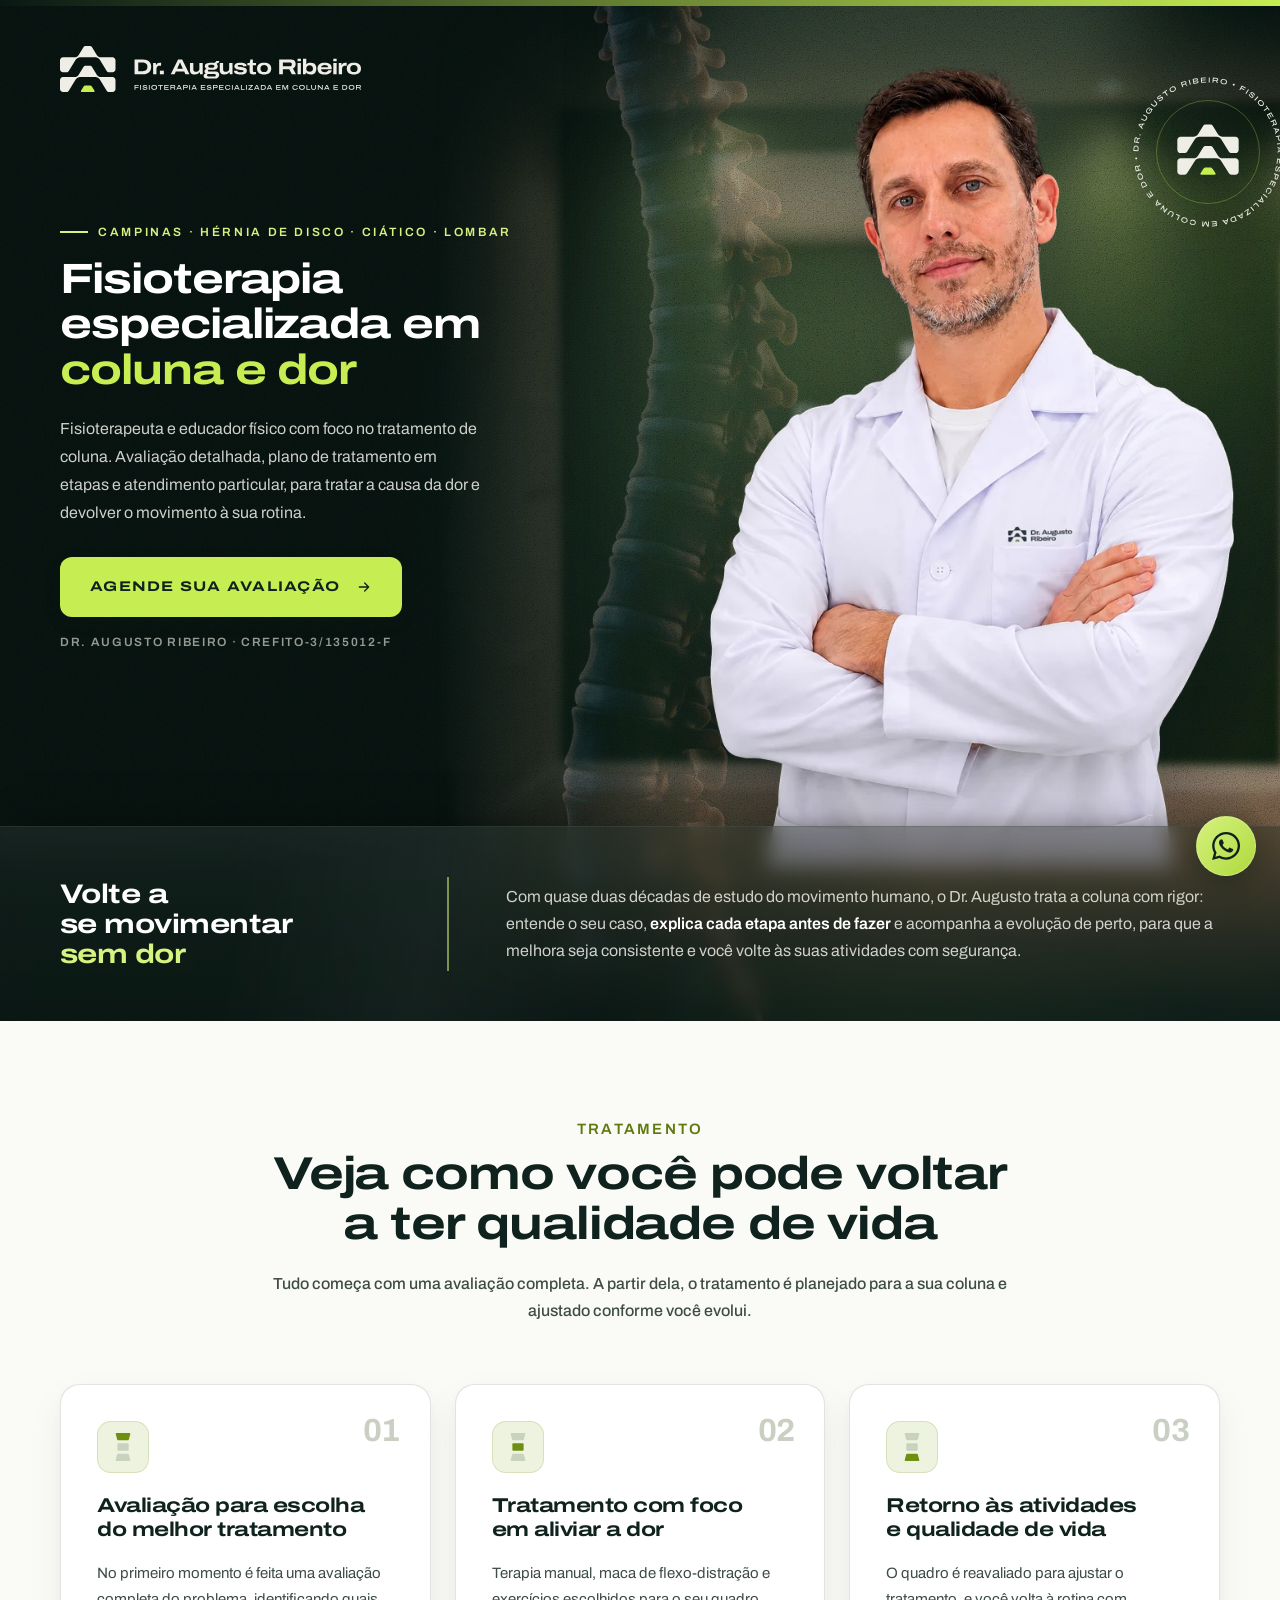
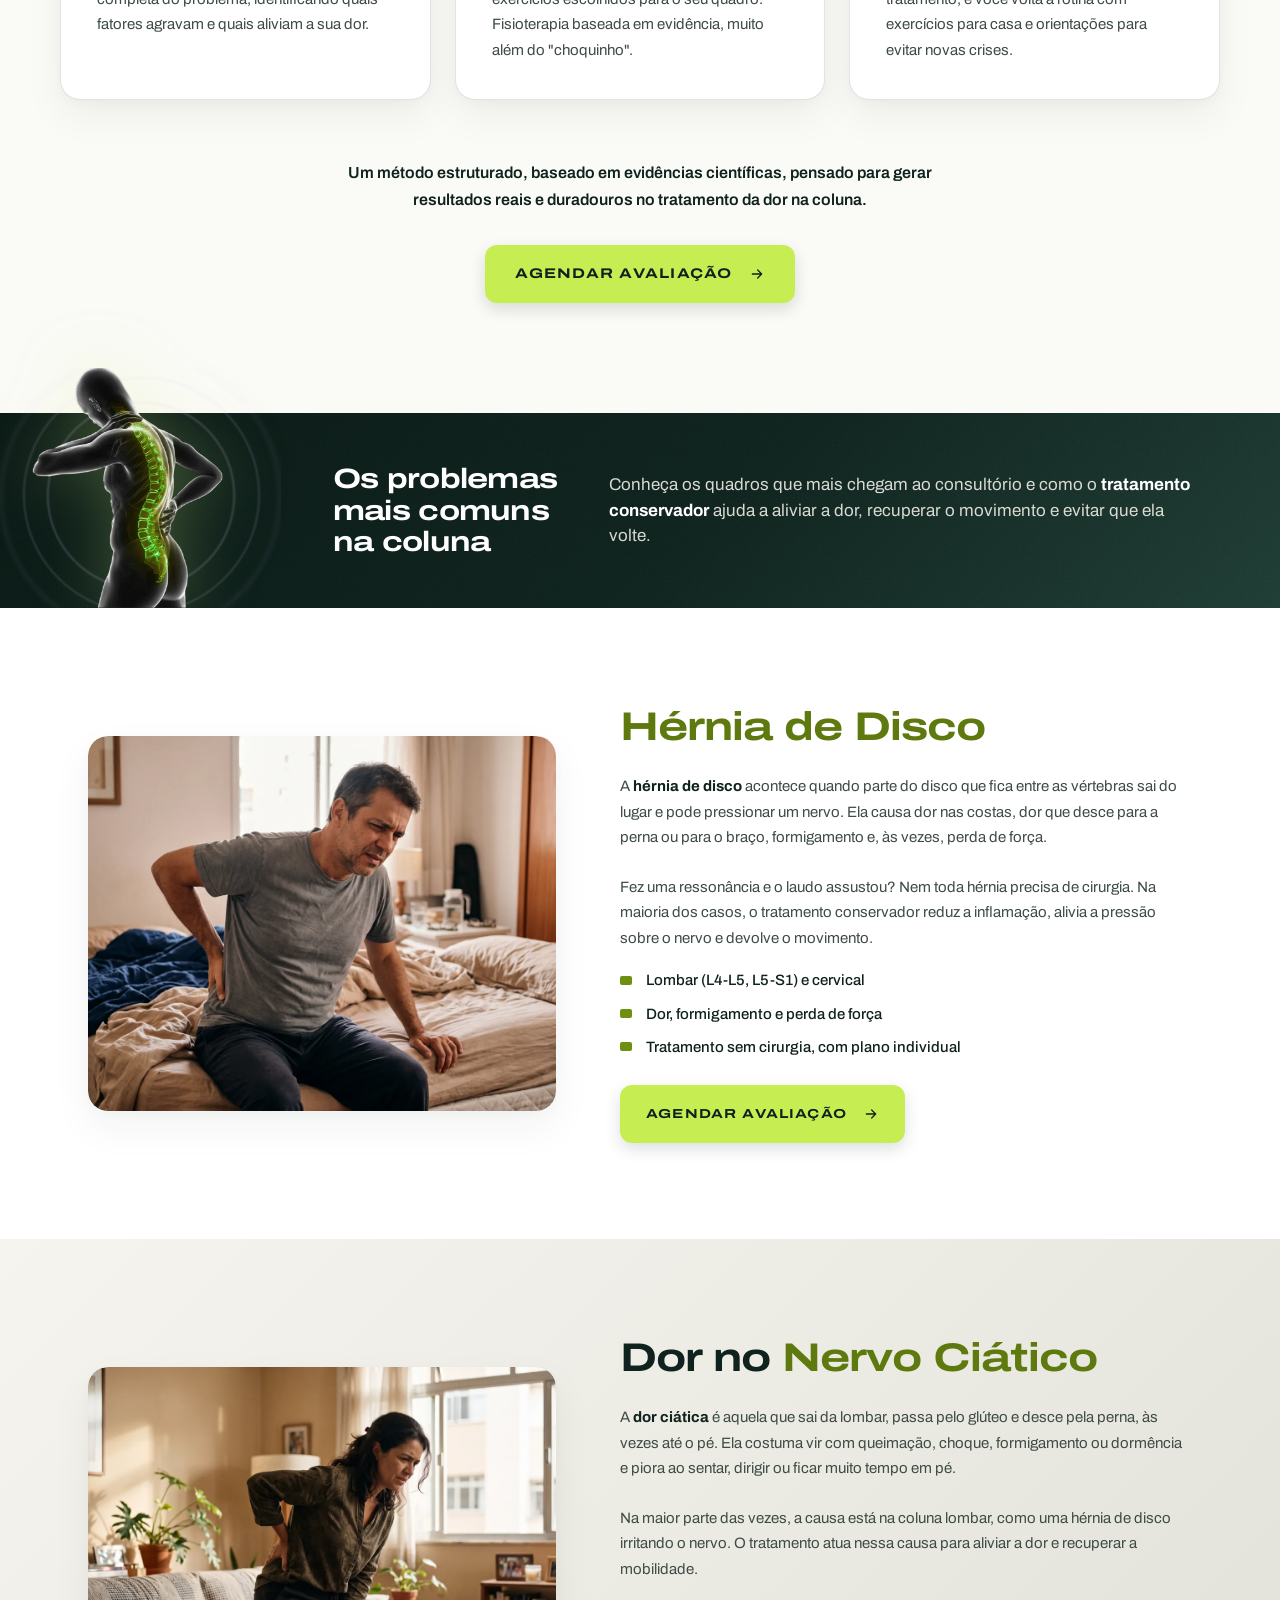
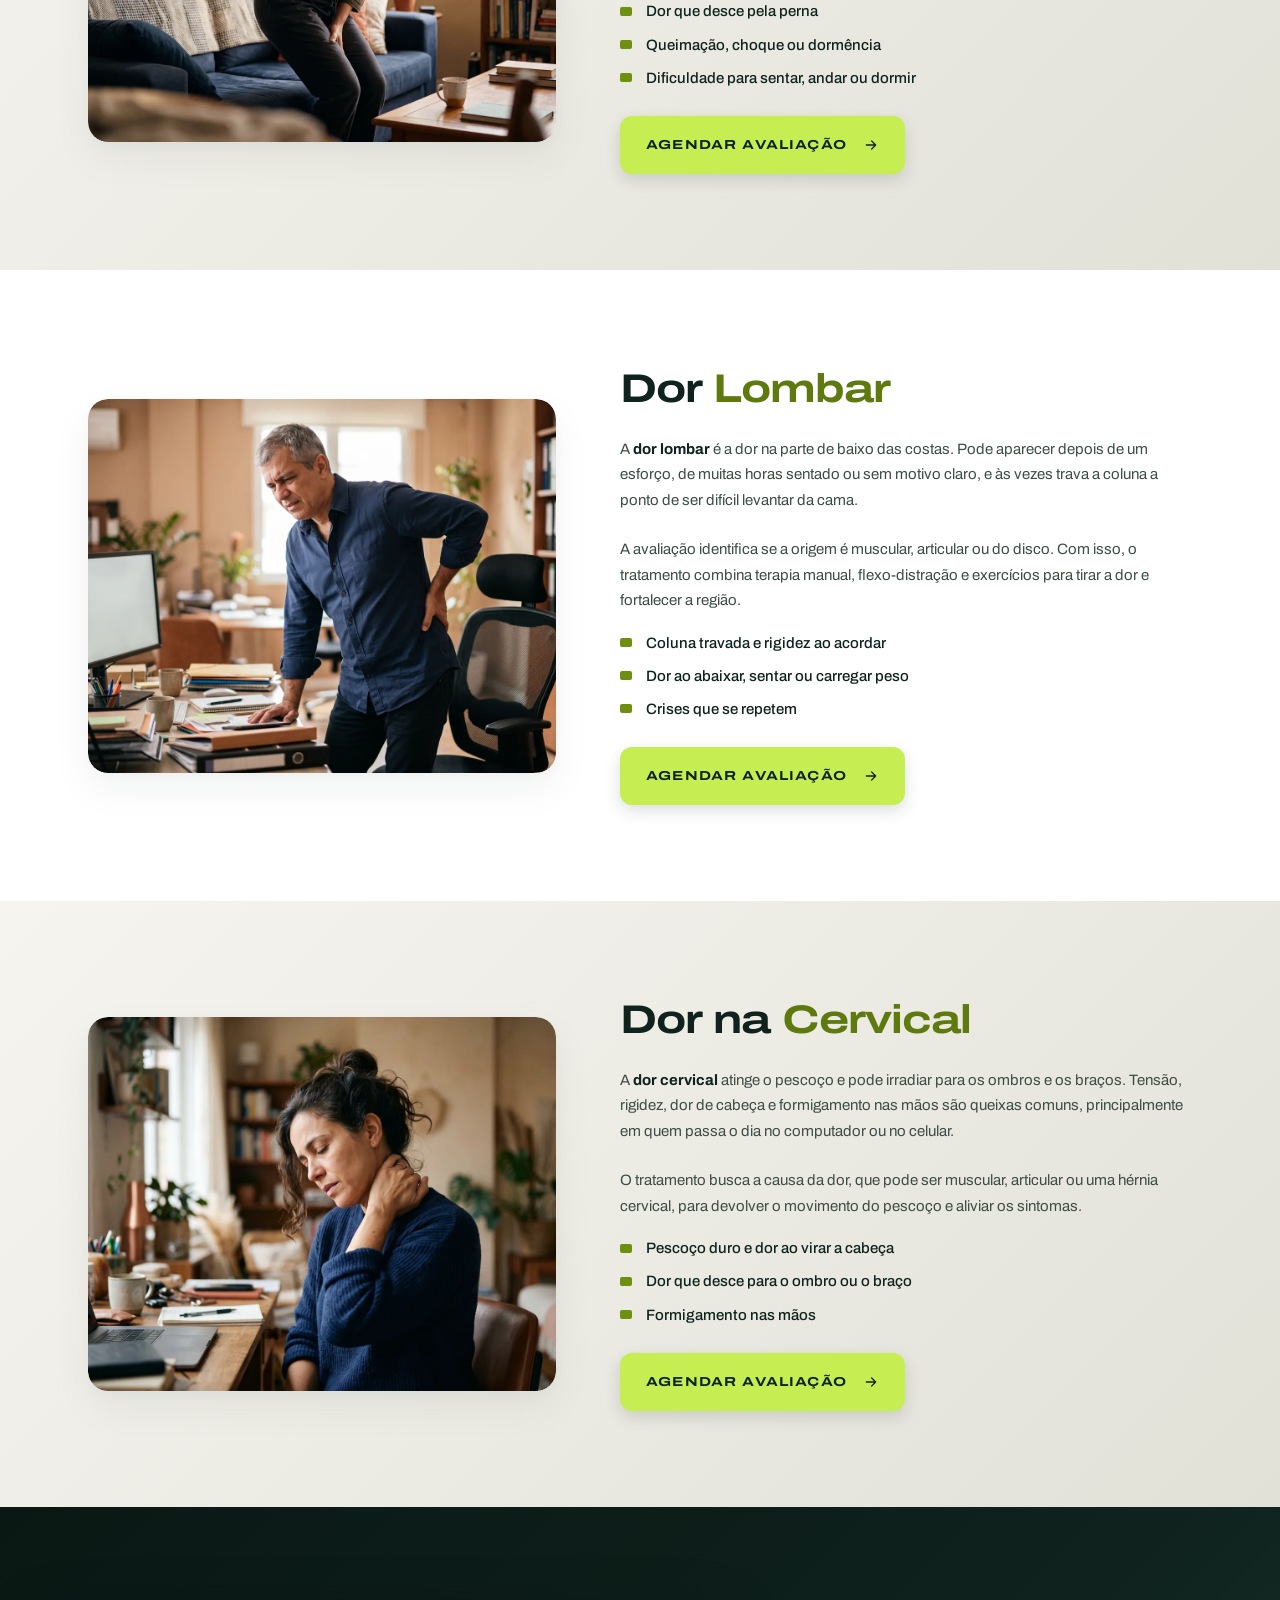
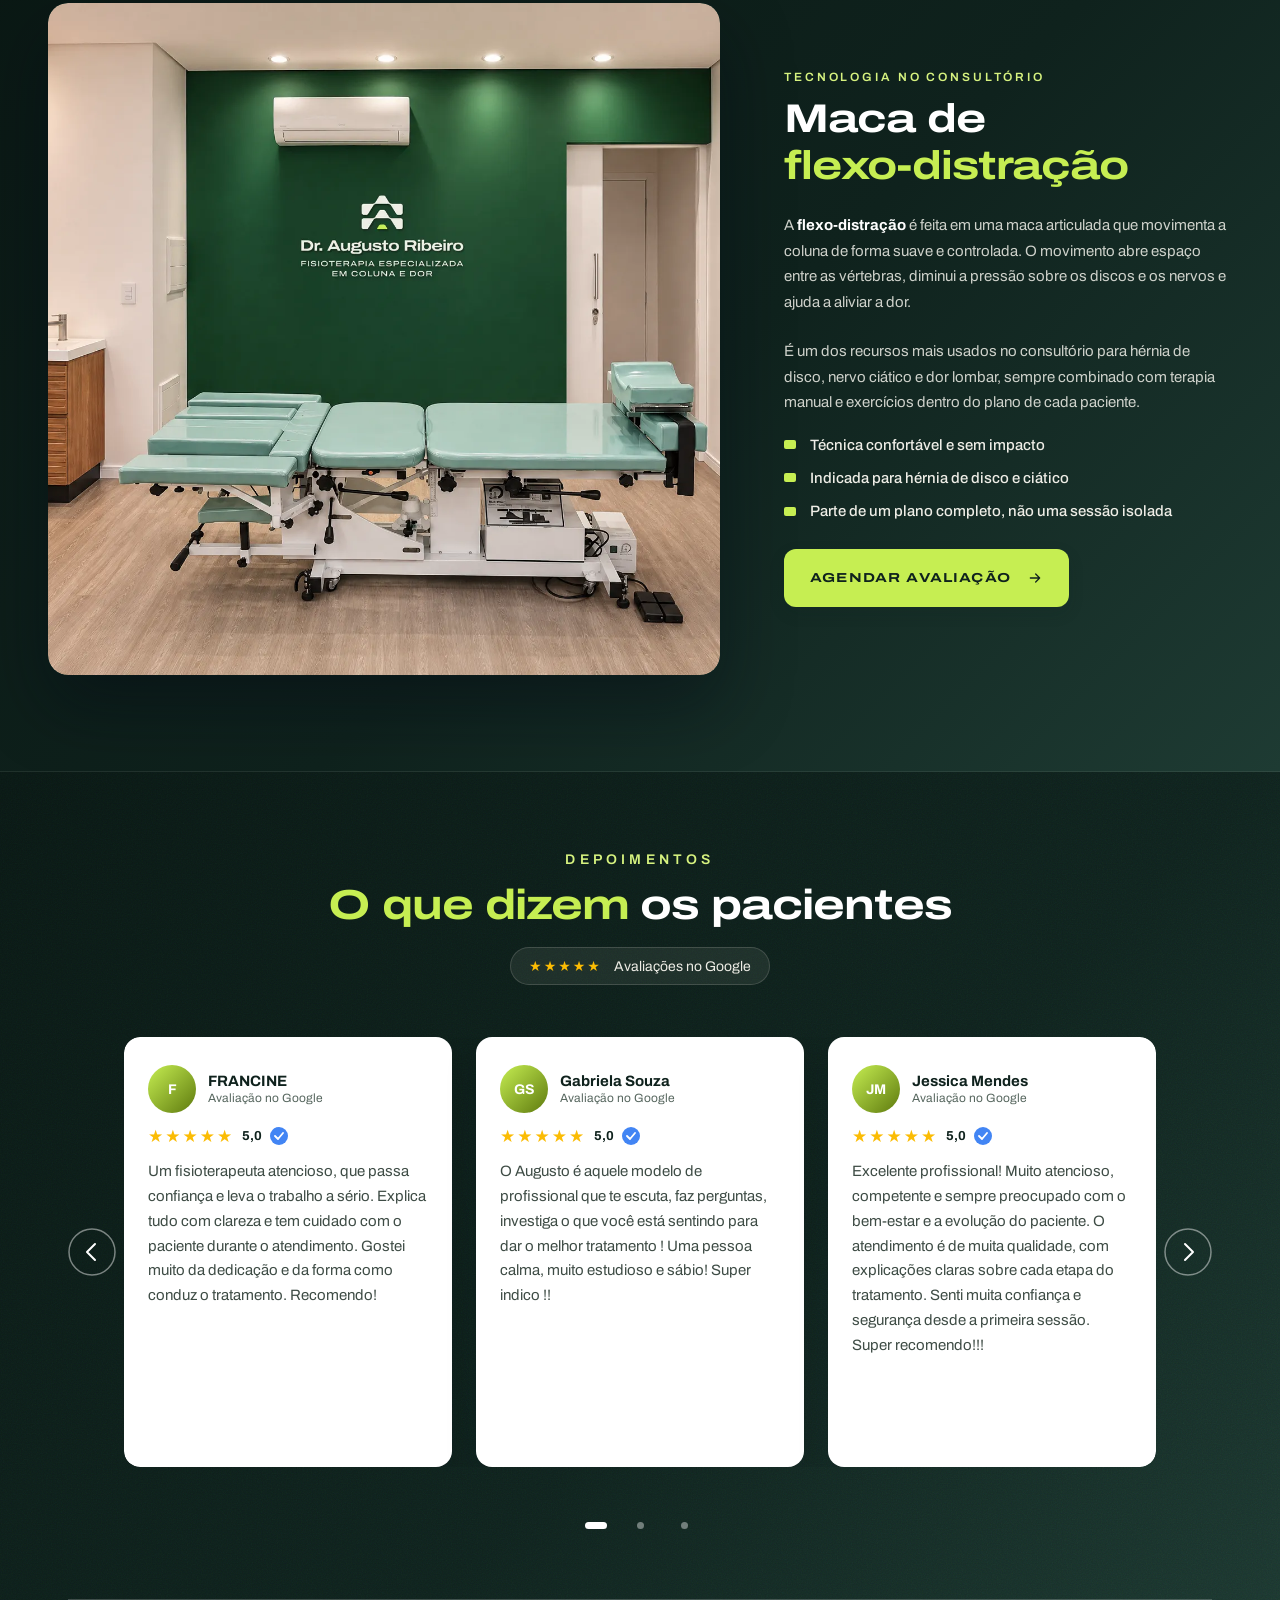
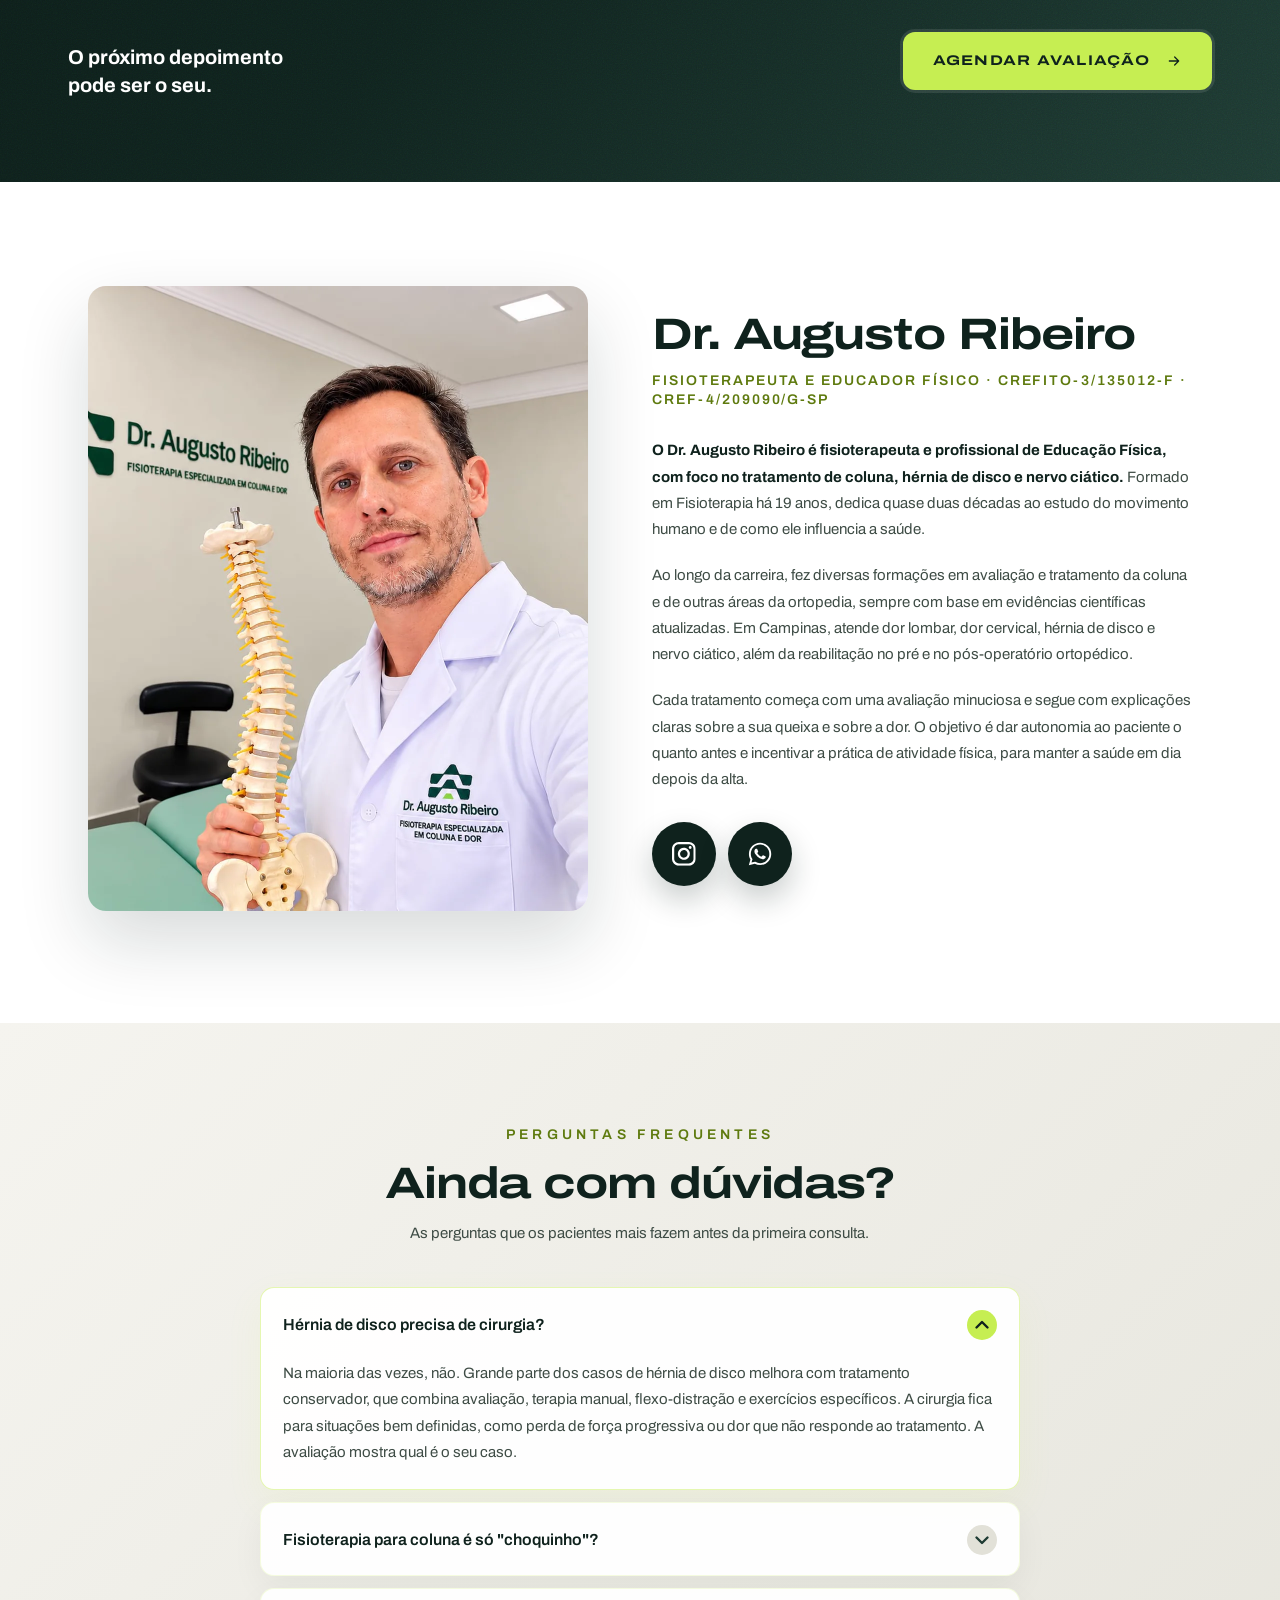
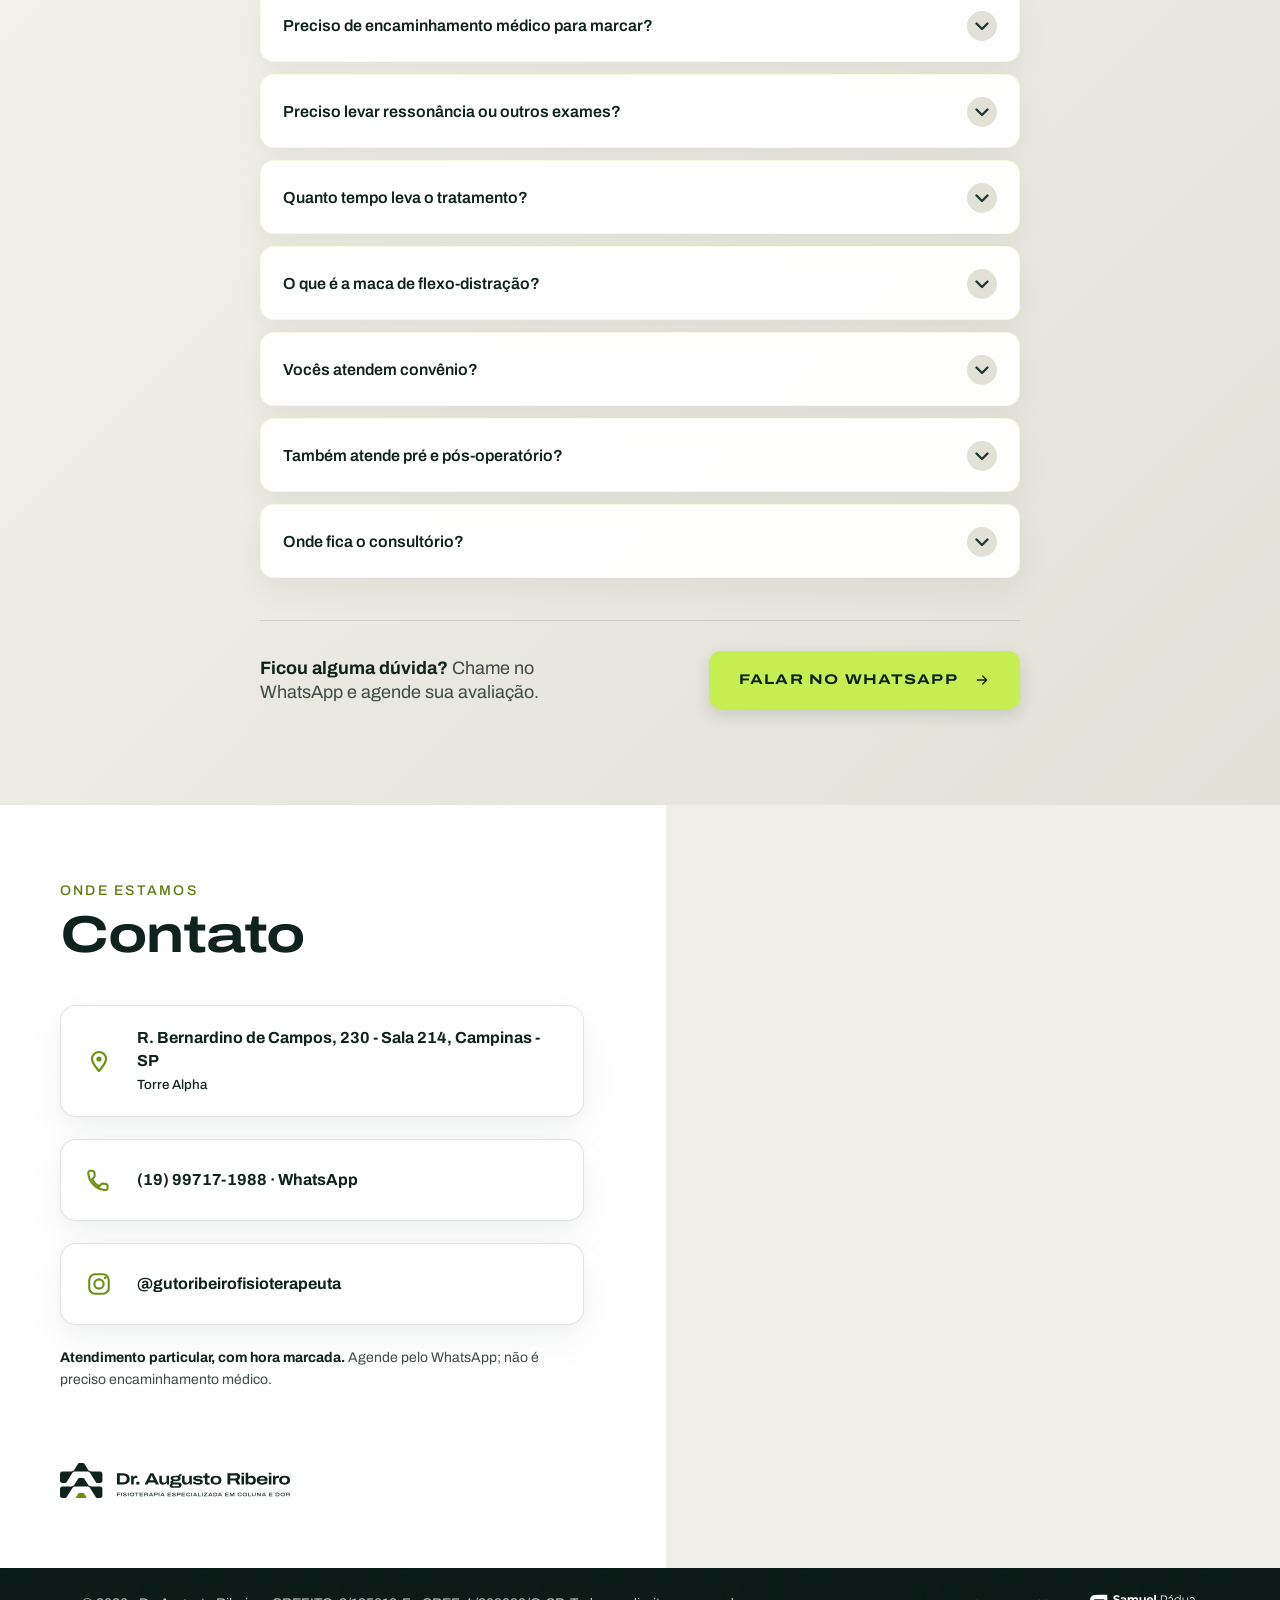
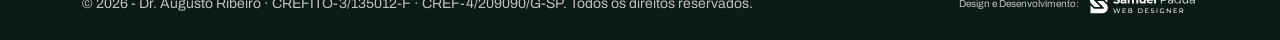
==== commit d4ecc273: "content: headline do hero alinhada à tagline (Fisioterapia especializada em coluna e dor)" ====
--- a/index.html
+++ b/index.html
@@ -4,7 +4,7 @@
   <meta charset="UTF-8">
   <meta name="viewport" content="width=device-width, initial-scale=1.0">
   <!-- [GTM] Google Tag Manager: inserir o container do Dr. Augusto aqui quando existir -->
-  <title>Fisioterapia para Coluna e Dor em Campinas | Dr. Augusto Ribeiro</title>
+  <title>Fisioterapia Especializada em Coluna e Dor em Campinas | Dr. Augusto Ribeiro</title>
   <meta name="description" content="Fisioterapeuta em Campinas (SP) com foco no tratamento de coluna e dor: hérnia de disco, nervo ciático, dor lombar e cervical. Atendimento particular. Agende pelo WhatsApp.">
   <meta name="robots" content="index, follow, max-image-preview:large, max-snippet:-1, max-video-preview:-1">
   <link rel="canonical" href="https://www.draugustoribeiro.com.br/">
@@ -18,19 +18,19 @@
   <meta property="og:locale" content="pt_BR">
   <meta property="og:type" content="website">
   <meta property="og:site_name" content="Dr. Augusto Ribeiro">
-  <meta property="og:title" content="Fisioterapia para Coluna e Dor em Campinas | Dr. Augusto Ribeiro">
+  <meta property="og:title" content="Fisioterapia Especializada em Coluna e Dor em Campinas | Dr. Augusto Ribeiro">
   <meta property="og:description" content="Tratamento de coluna e dor em Campinas (SP): hérnia de disco, nervo ciático, dor lombar e cervical. Agende sua avaliação pelo WhatsApp.">
   <meta property="og:url" content="https://www.draugustoribeiro.com.br/">
   <meta property="og:image" content="https://www.draugustoribeiro.com.br/og-share.jpg">
   <meta property="og:image:type" content="image/jpeg">
   <meta property="og:image:width" content="1200">
   <meta property="og:image:height" content="630">
-  <meta property="og:image:alt" content="Dr. Augusto Ribeiro, fisioterapeuta em Campinas, ao lado do texto: Tratamento de coluna e dor">
+  <meta property="og:image:alt" content="Dr. Augusto Ribeiro, fisioterapeuta em Campinas, ao lado do texto: Fisioterapia especializada em coluna e dor">
   <meta name="twitter:card" content="summary_large_image">
-  <meta name="twitter:title" content="Fisioterapia para Coluna e Dor em Campinas | Dr. Augusto Ribeiro">
+  <meta name="twitter:title" content="Fisioterapia Especializada em Coluna e Dor em Campinas | Dr. Augusto Ribeiro">
   <meta name="twitter:description" content="Tratamento de coluna e dor em Campinas (SP): hérnia de disco, nervo ciático, dor lombar e cervical. Agende sua avaliação pelo WhatsApp.">
   <meta name="twitter:image" content="https://www.draugustoribeiro.com.br/og-share.jpg">
-  <meta name="twitter:image:alt" content="Dr. Augusto Ribeiro, fisioterapeuta em Campinas, ao lado do texto: Tratamento de coluna e dor">
+  <meta name="twitter:image:alt" content="Dr. Augusto Ribeiro, fisioterapeuta em Campinas, ao lado do texto: Fisioterapia especializada em coluna e dor">
   <script type="application/ld+json">
     {
       "@context": "https://schema.org",
@@ -50,7 +50,7 @@
           "@type": "MedicalWebPage",
           "@id": "https://www.draugustoribeiro.com.br/#webpage",
           "url": "https://www.draugustoribeiro.com.br/",
-          "name": "Fisioterapia para Coluna e Dor em Campinas | Dr. Augusto Ribeiro",
+          "name": "Fisioterapia Especializada em Coluna e Dor em Campinas | Dr. Augusto Ribeiro",
           "description": "Fisioterapeuta em Campinas (SP) com foco no tratamento de coluna e dor: hérnia de disco, nervo ciático, dor lombar e cervical. Atendimento particular. Agende pelo WhatsApp.",
           "inLanguage": "pt-BR",
           "isPartOf": {
@@ -353,13 +353,13 @@
 
       <div class="hero-content">
         <div class="hero-left">
-          <span class="hero-kicker">Fisioterapia em Campinas · Coluna e dor</span>
+          <span class="hero-kicker">Campinas · Hérnia de disco · Ciático · Lombar</span>
           <h1>
-            <span class="h1-l">Tratamento de</span> <span class="h1-l">coluna e dor com</span> <span class="h1-l gradient-text">método e precisão</span>
+            <span class="h1-l">Fisioterapia</span> <span class="h1-l">especializada em</span> <span class="h1-l gradient-text">coluna e dor</span>
           </h1>
 
           <p class="subtext">
-            Avaliação detalhada, plano de tratamento em etapas e atendimento particular com tempo dedicado, para tratar a causa da dor e devolver o movimento à sua rotina.
+            Fisioterapeuta e educador físico com foco no tratamento de coluna. Avaliação detalhada, plano de tratamento em etapas e atendimento particular, para tratar a causa da dor e devolver o movimento à sua rotina.
           </p>
 
           <a href="https://wa.me/5519997171988?text=Ol%C3%A1%2C%20Dr.%20Augusto!%20Vim%20pelo%20site%20e%20gostaria%20de%20agendar%20uma%20avalia%C3%A7%C3%A3o." class="btn-cta" target="_blank" rel="noopener">
@@ -383,7 +383,7 @@
     <div class="hero-bar glass">
       <div class="hero-bar-inner">
         <h2 class="hero-bar-title"><span>Volte a</span> <span>se movimentar</span> <strong>sem dor</strong></h2>
-        <p class="hero-bar-text">Fisioterapeuta e educador físico, o Dr. Augusto trata a coluna com rigor: entende o seu caso, <strong>explica cada etapa antes de fazer</strong> e acompanha a evolução de perto, para que a melhora seja consistente e você volte às suas atividades com segurança.</p>
+        <p class="hero-bar-text">Com quase duas décadas de estudo do movimento humano, o Dr. Augusto trata a coluna com rigor: entende o seu caso, <strong>explica cada etapa antes de fazer</strong> e acompanha a evolução de perto, para que a melhora seja consistente e você volte às suas atividades com segurança.</p>
       </div>
     </div>
   </section>
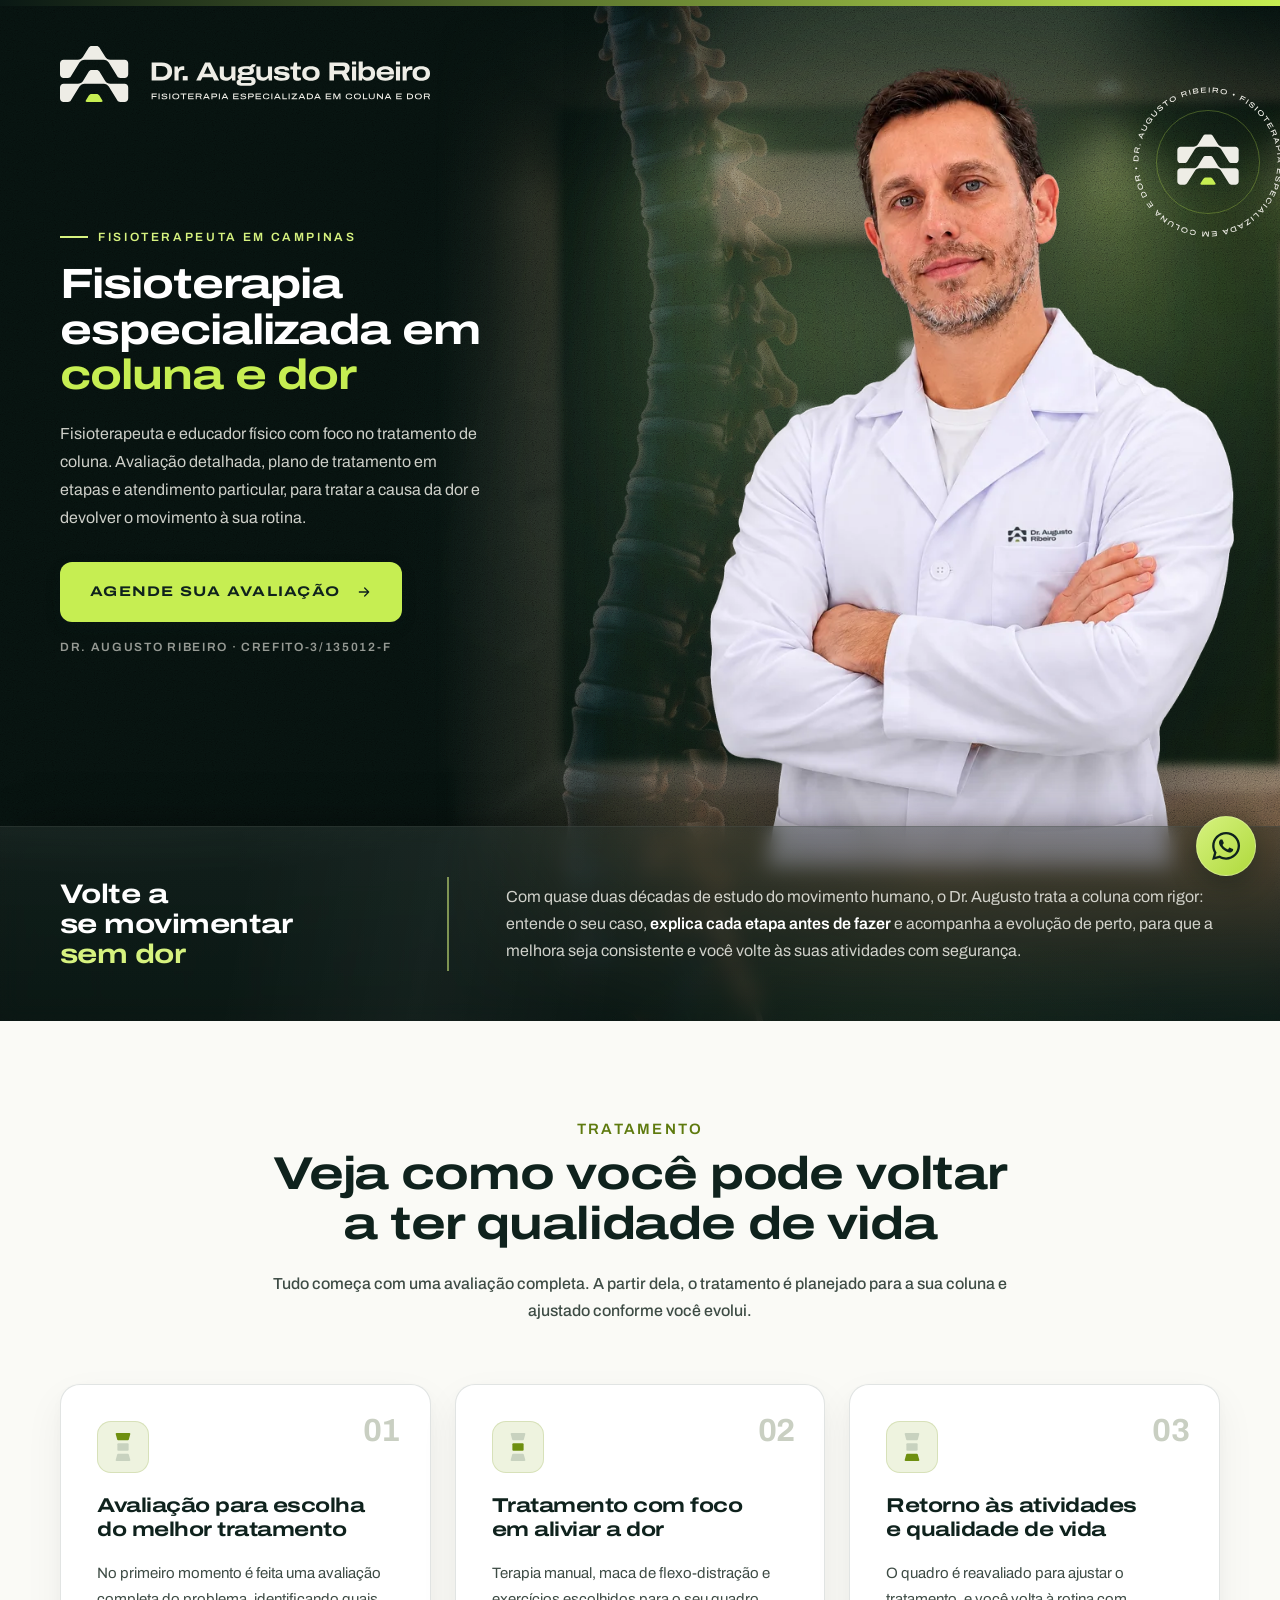
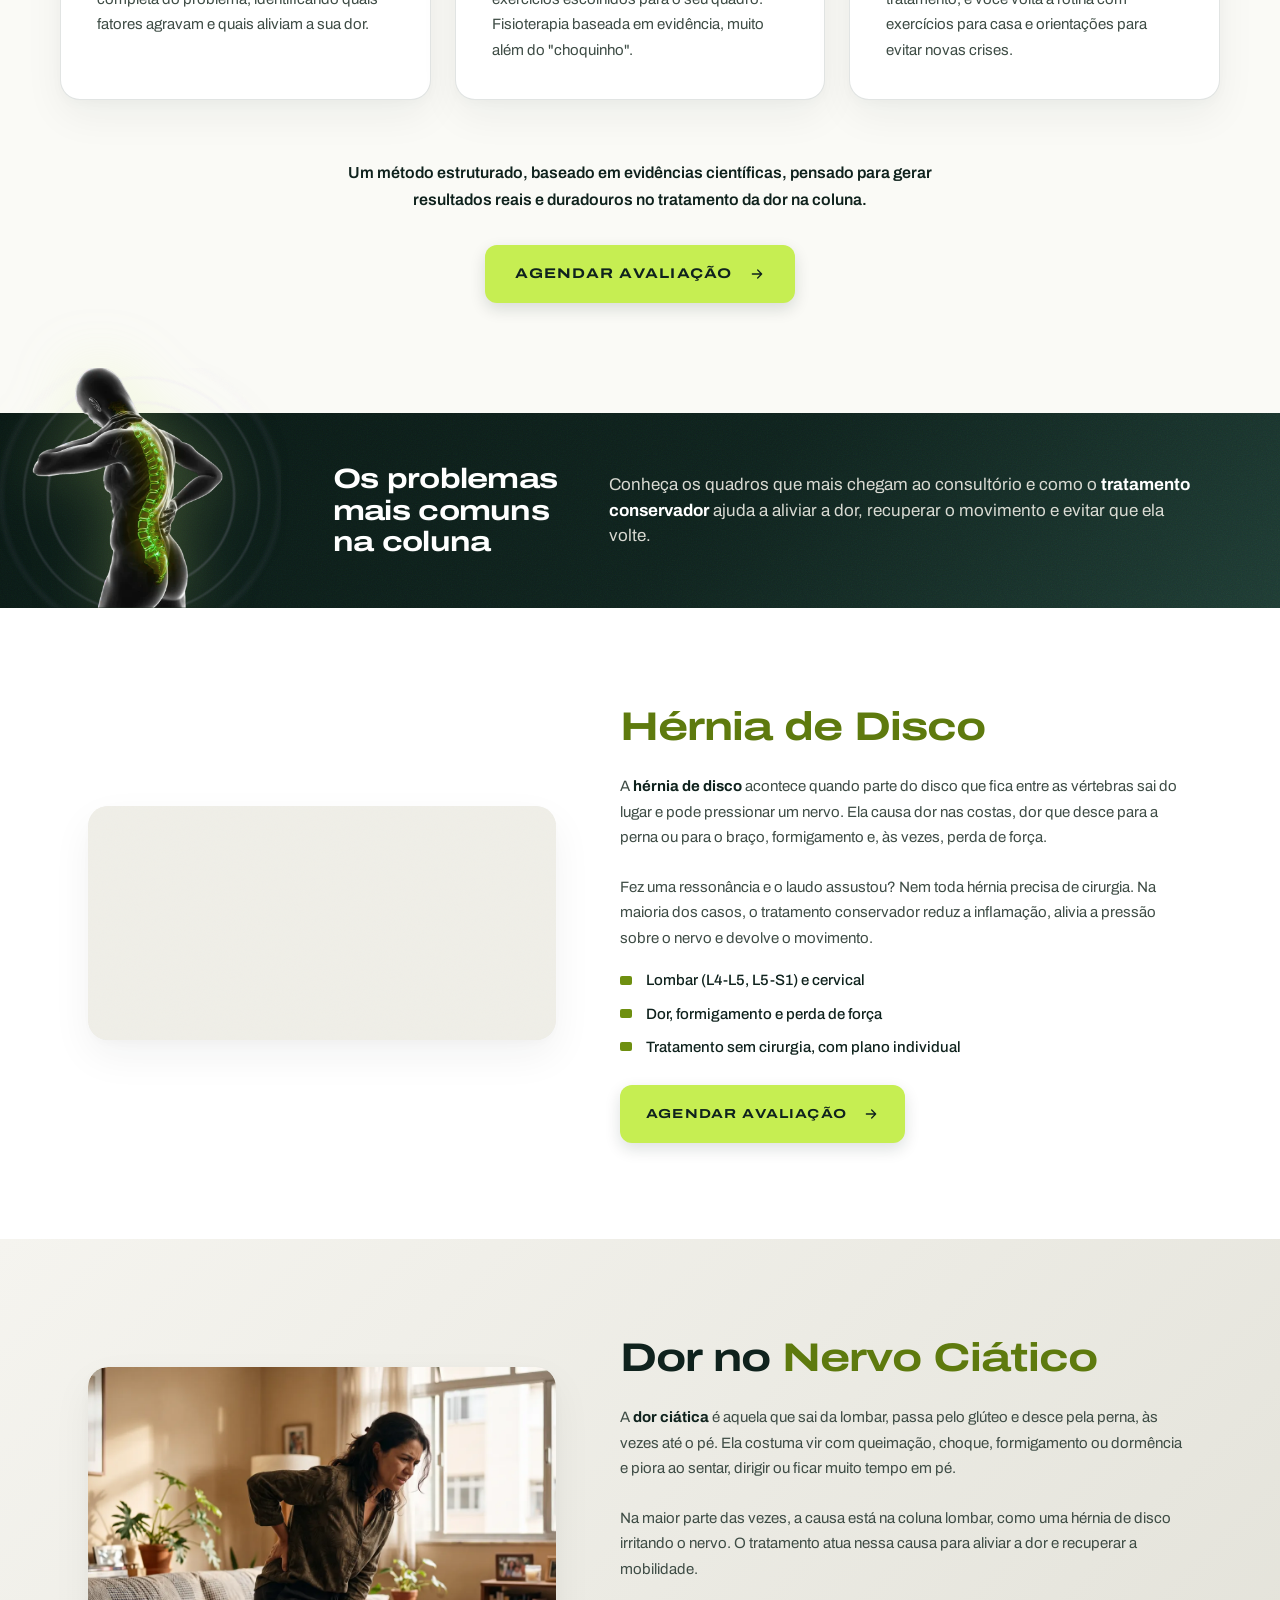
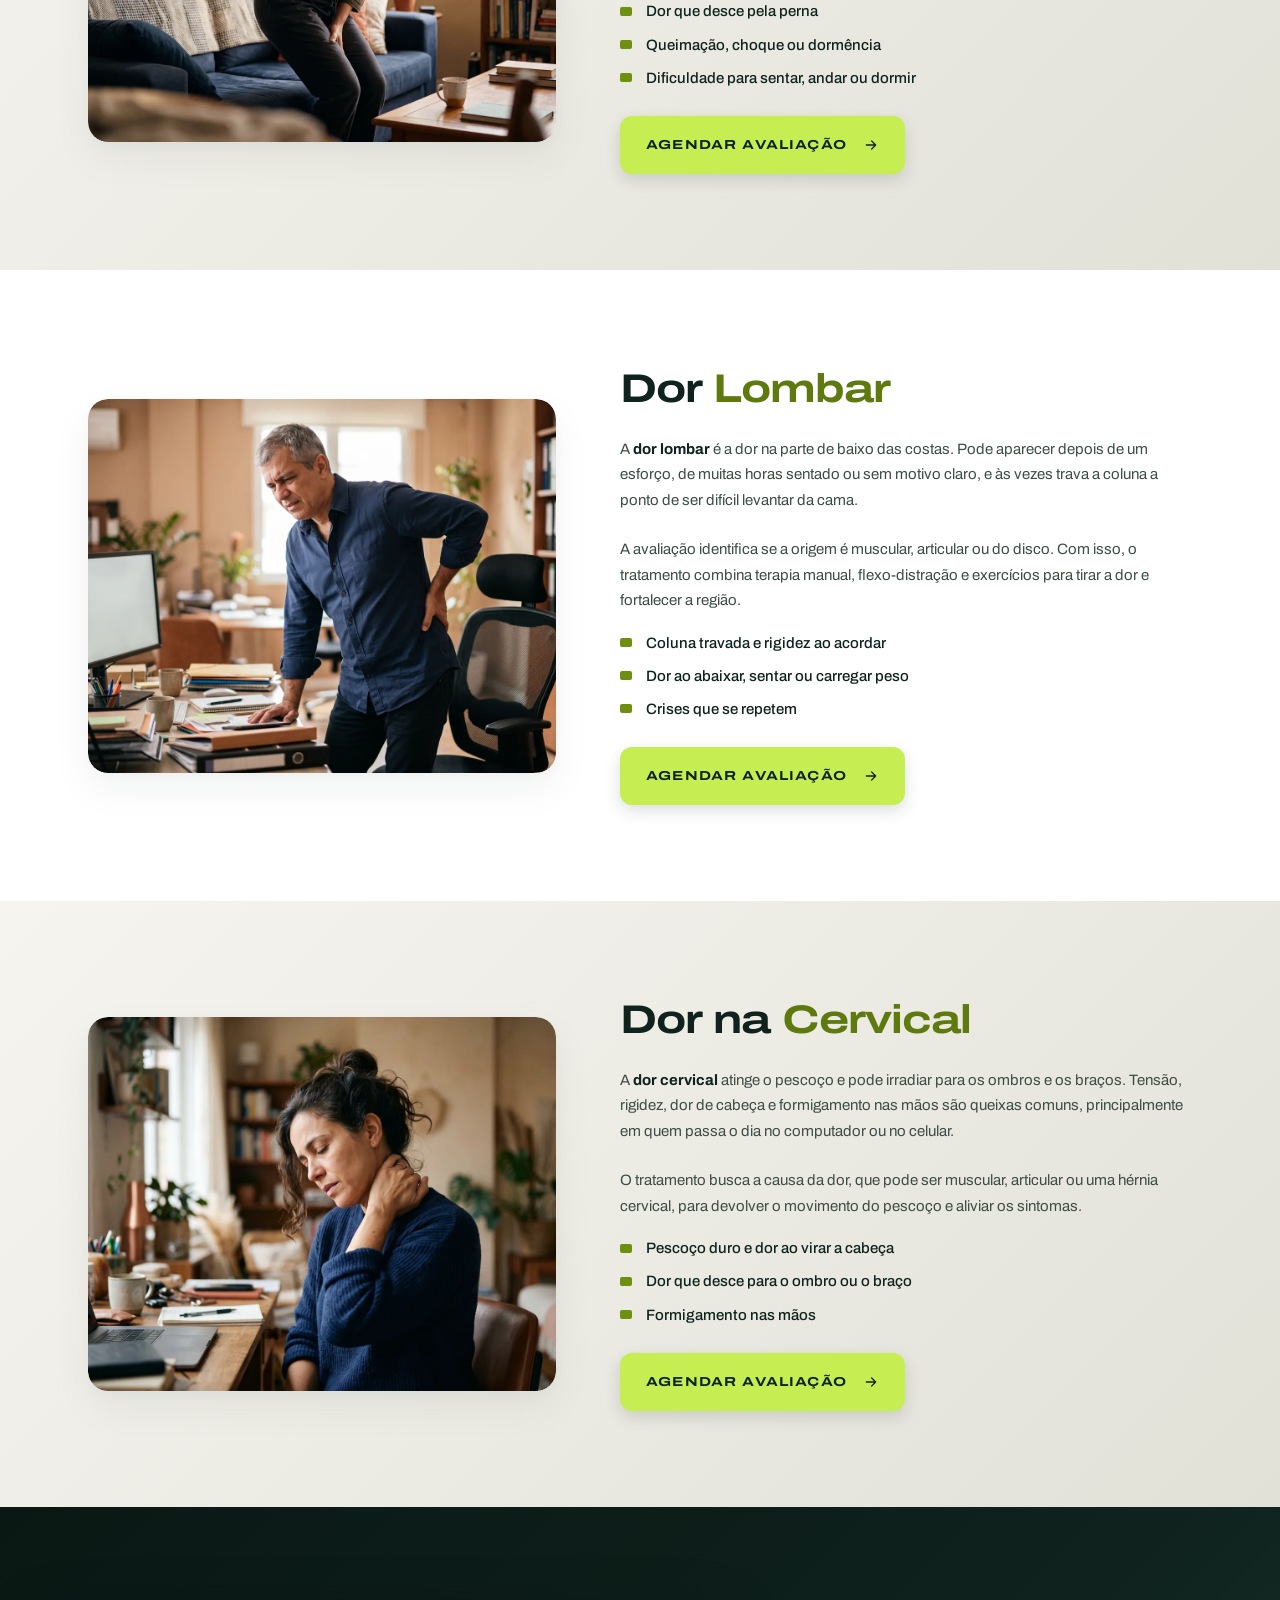
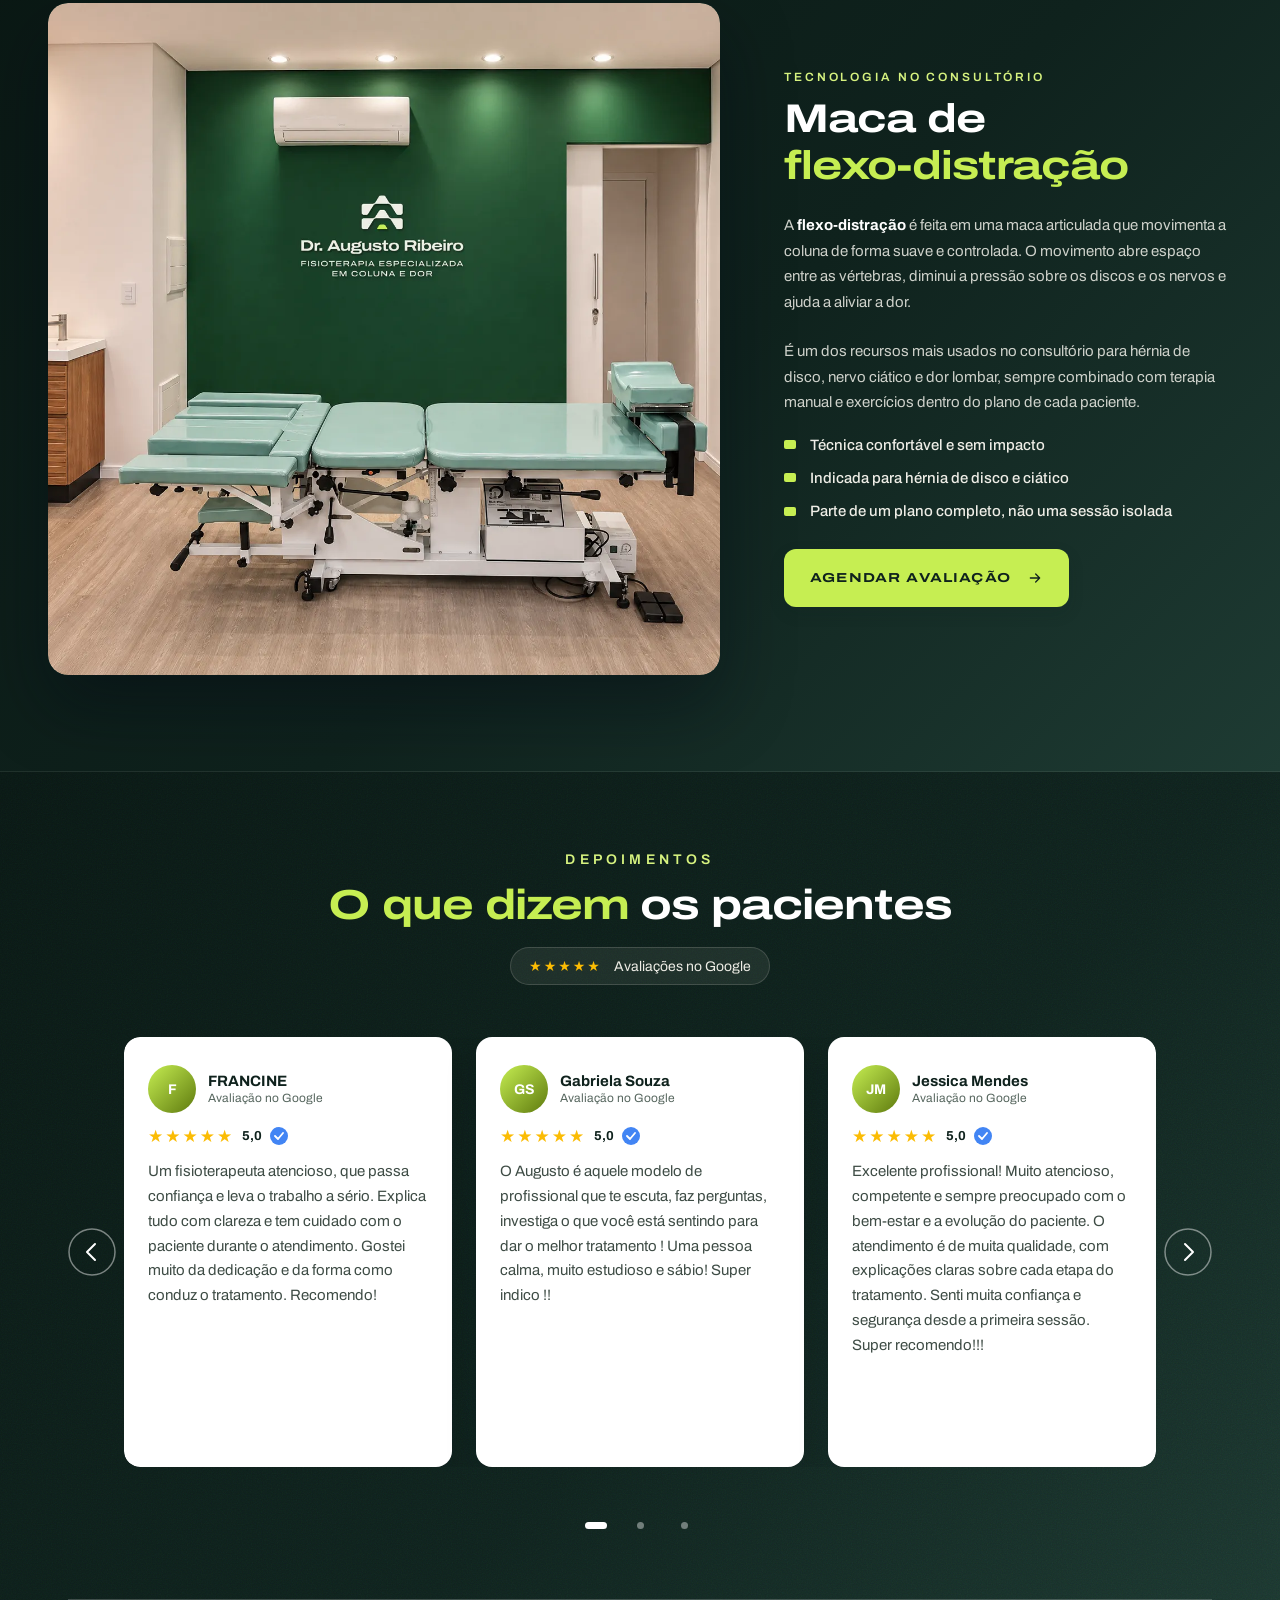
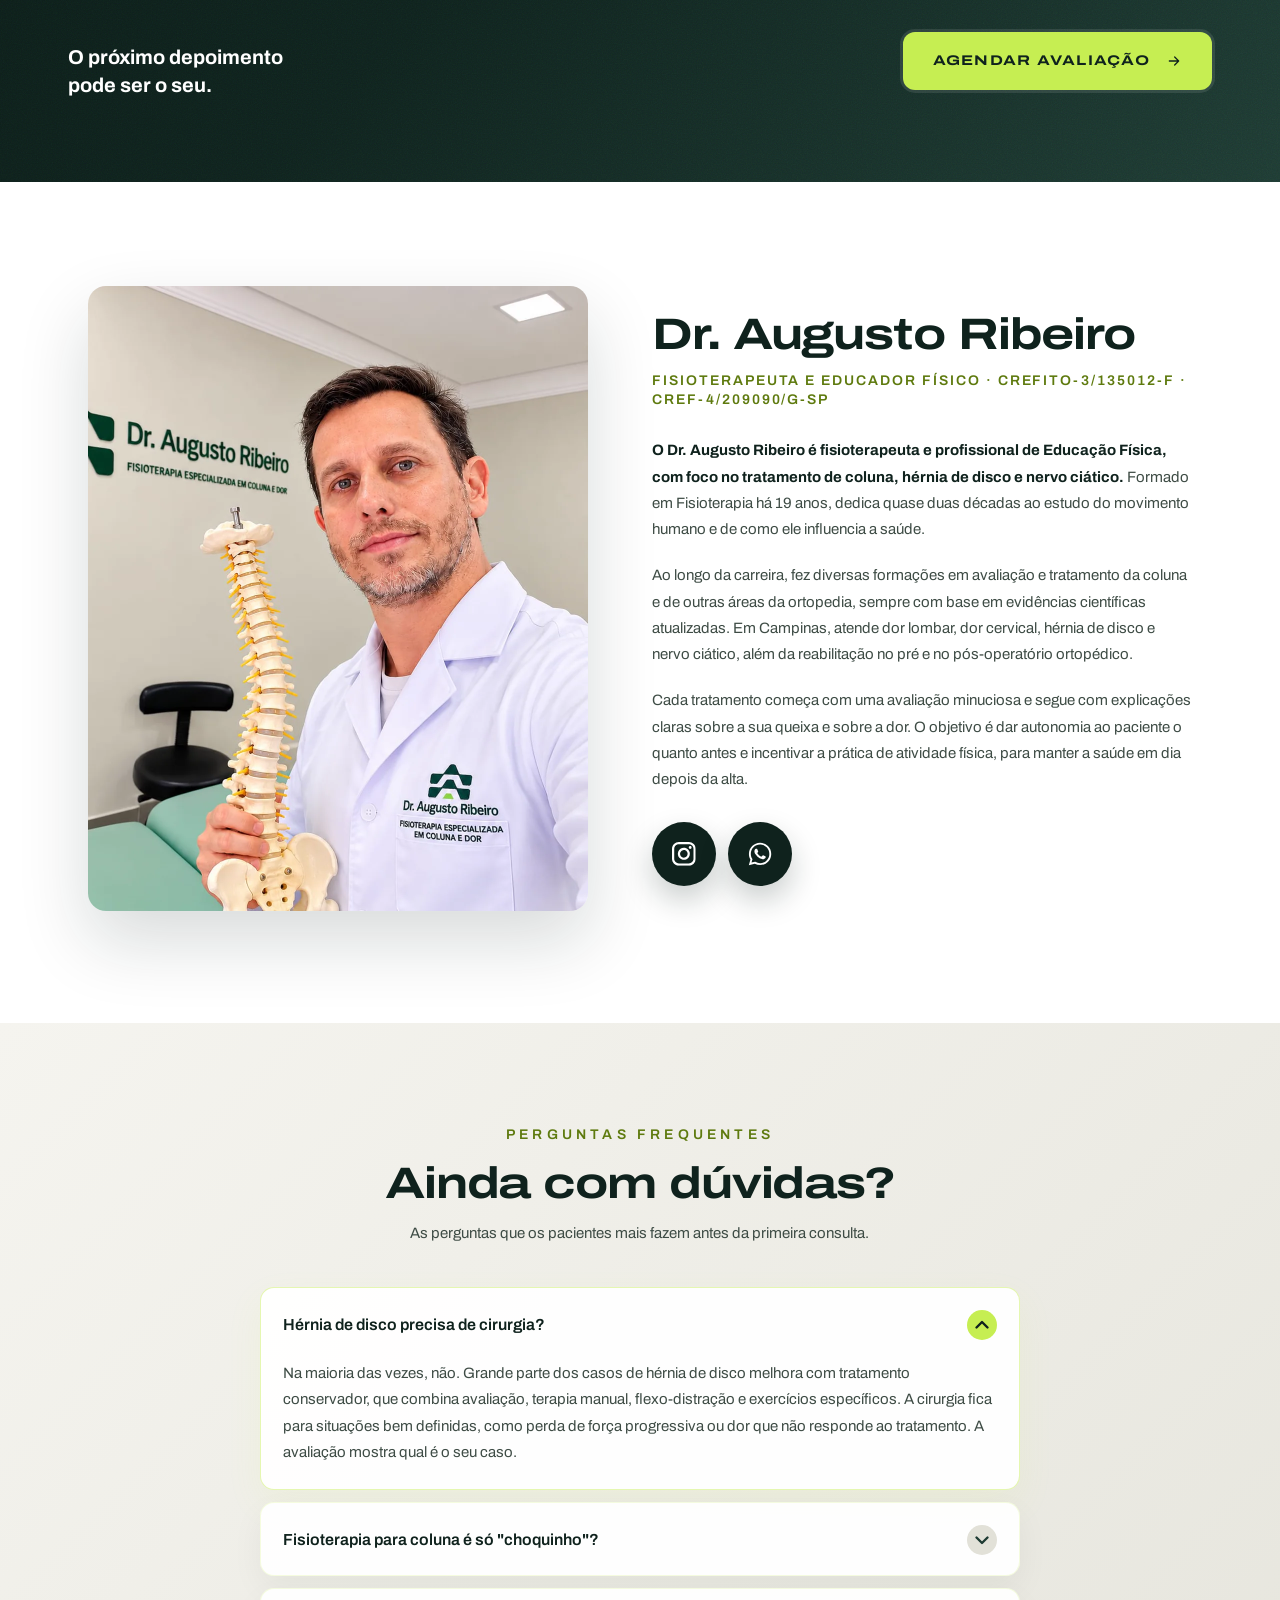
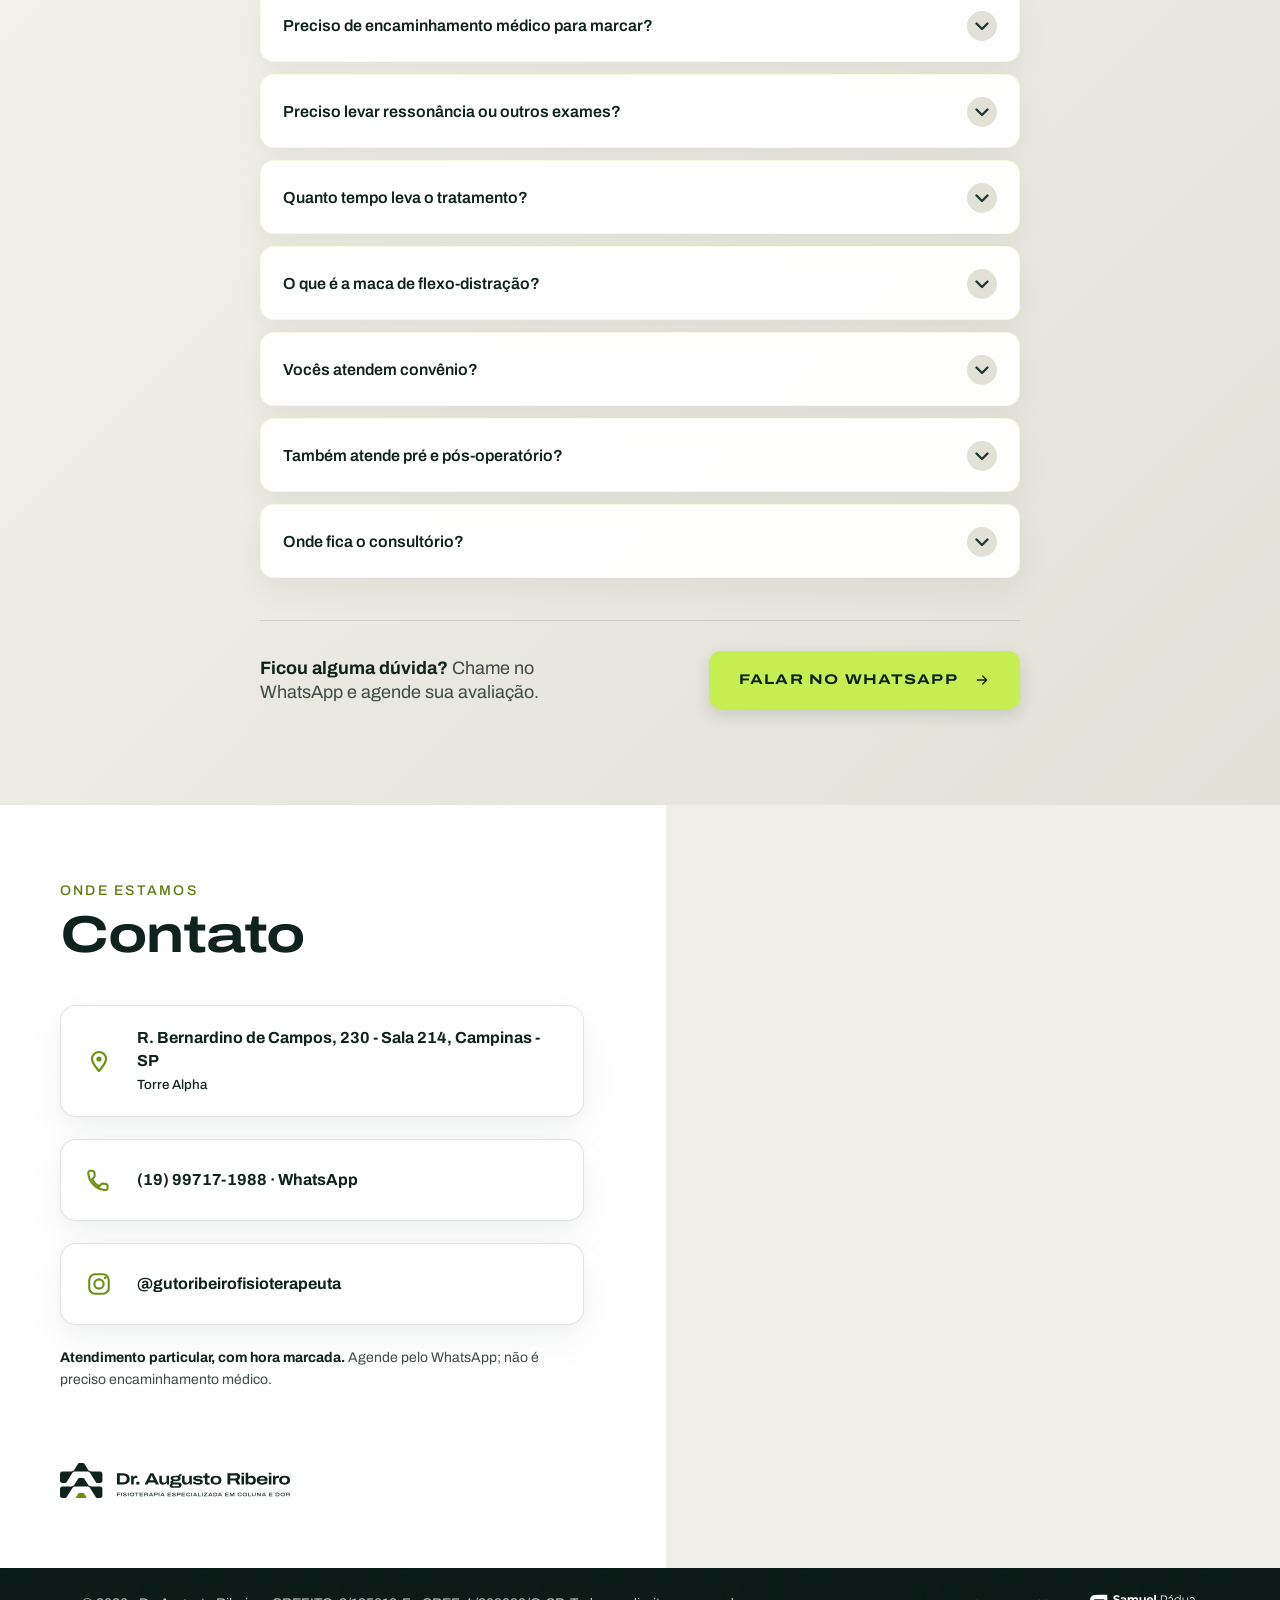
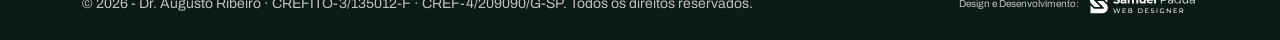
==== commit cad653b6: "feat: vídeo 3D de hérnia de disco, kicker mais curto e logo do hero maior" ====
--- a/index.html
+++ b/index.html
@@ -353,7 +353,7 @@
 
       <div class="hero-content">
         <div class="hero-left">
-          <span class="hero-kicker">Campinas · Hérnia de disco · Ciático · Lombar</span>
+          <span class="hero-kicker">Fisioterapeuta em Campinas</span>
           <h1>
             <span class="h1-l">Fisioterapia</span> <span class="h1-l">especializada em</span> <span class="h1-l gradient-text">coluna e dor</span>
           </h1>
@@ -449,8 +449,10 @@
   <section class="condition-block" id="hernia-de-disco">
     <div class="condition-inner">
 
-      <div class="condition-media">
-        <img src="hernia.webp" loading="lazy" decoding="async" width="1200" height="896" class="condition-img" alt="Homem sentado na beira da cama com a mão na lombar, com dor ao tentar se levantar">
+      <div class="condition-media condition-media--video">
+        <video autoplay loop muted playsinline preload="metadata" aria-label="Animação 3D de uma hérnia de disco pressionando o nervo">
+          <source src="hernia.mp4" type="video/mp4">
+        </video>
       </div>
 
       <div class="condition-text">
--- a/style.css
+++ b/style.css
@@ -4145,3 +4145,8 @@
 @media (max-width: 820px) {
   #flexo-distracao .condition-media .condition-img { aspect-ratio: 4 / 3.4; }
 }
+
+/* Logo do hero um pouco maior (a assinatura tem tagline, o nome ficava pequeno) */
+.hero-header .logo { height: 56px; width: auto; }
+@media (max-width: 820px) { .hero-header .logo { height: auto; width: min(320px, 86%); } }
+@media (max-width: 480px) { .hero-header .logo { height: auto; width: min(300px, 86%); } }
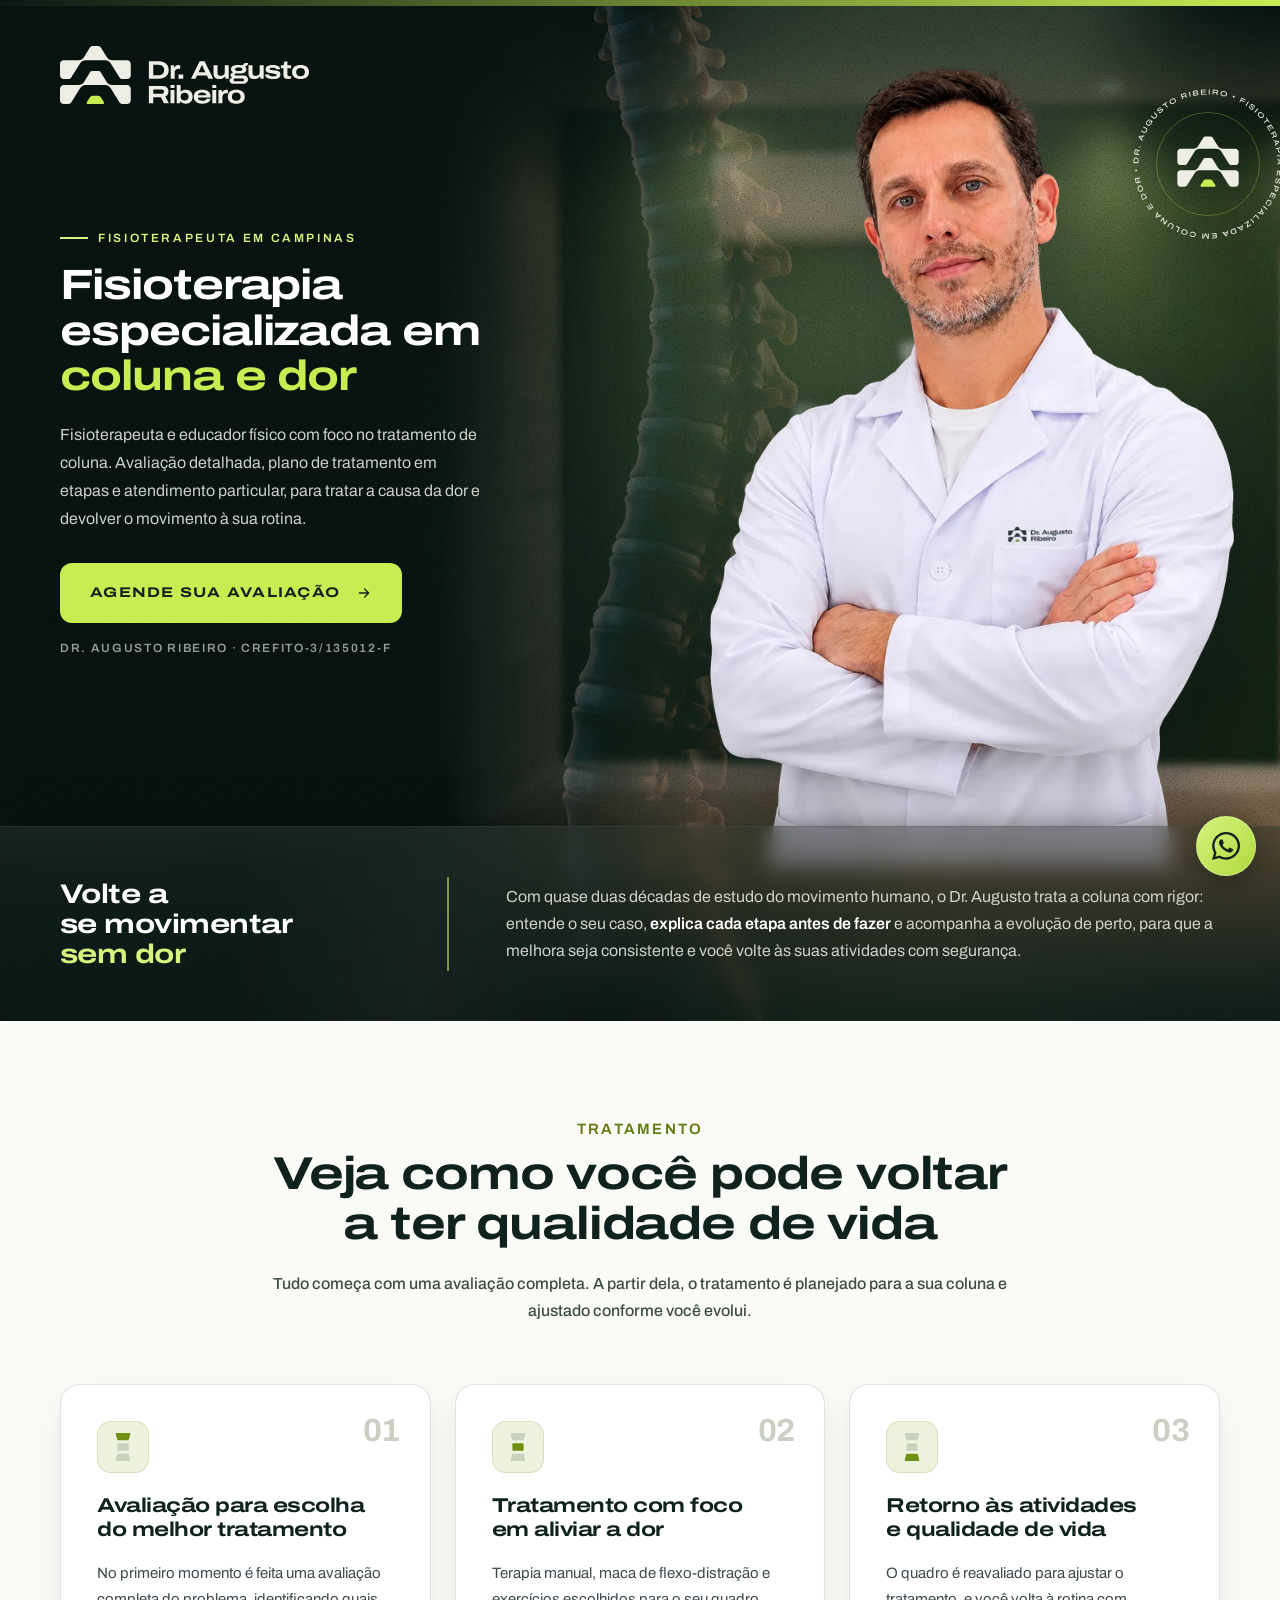
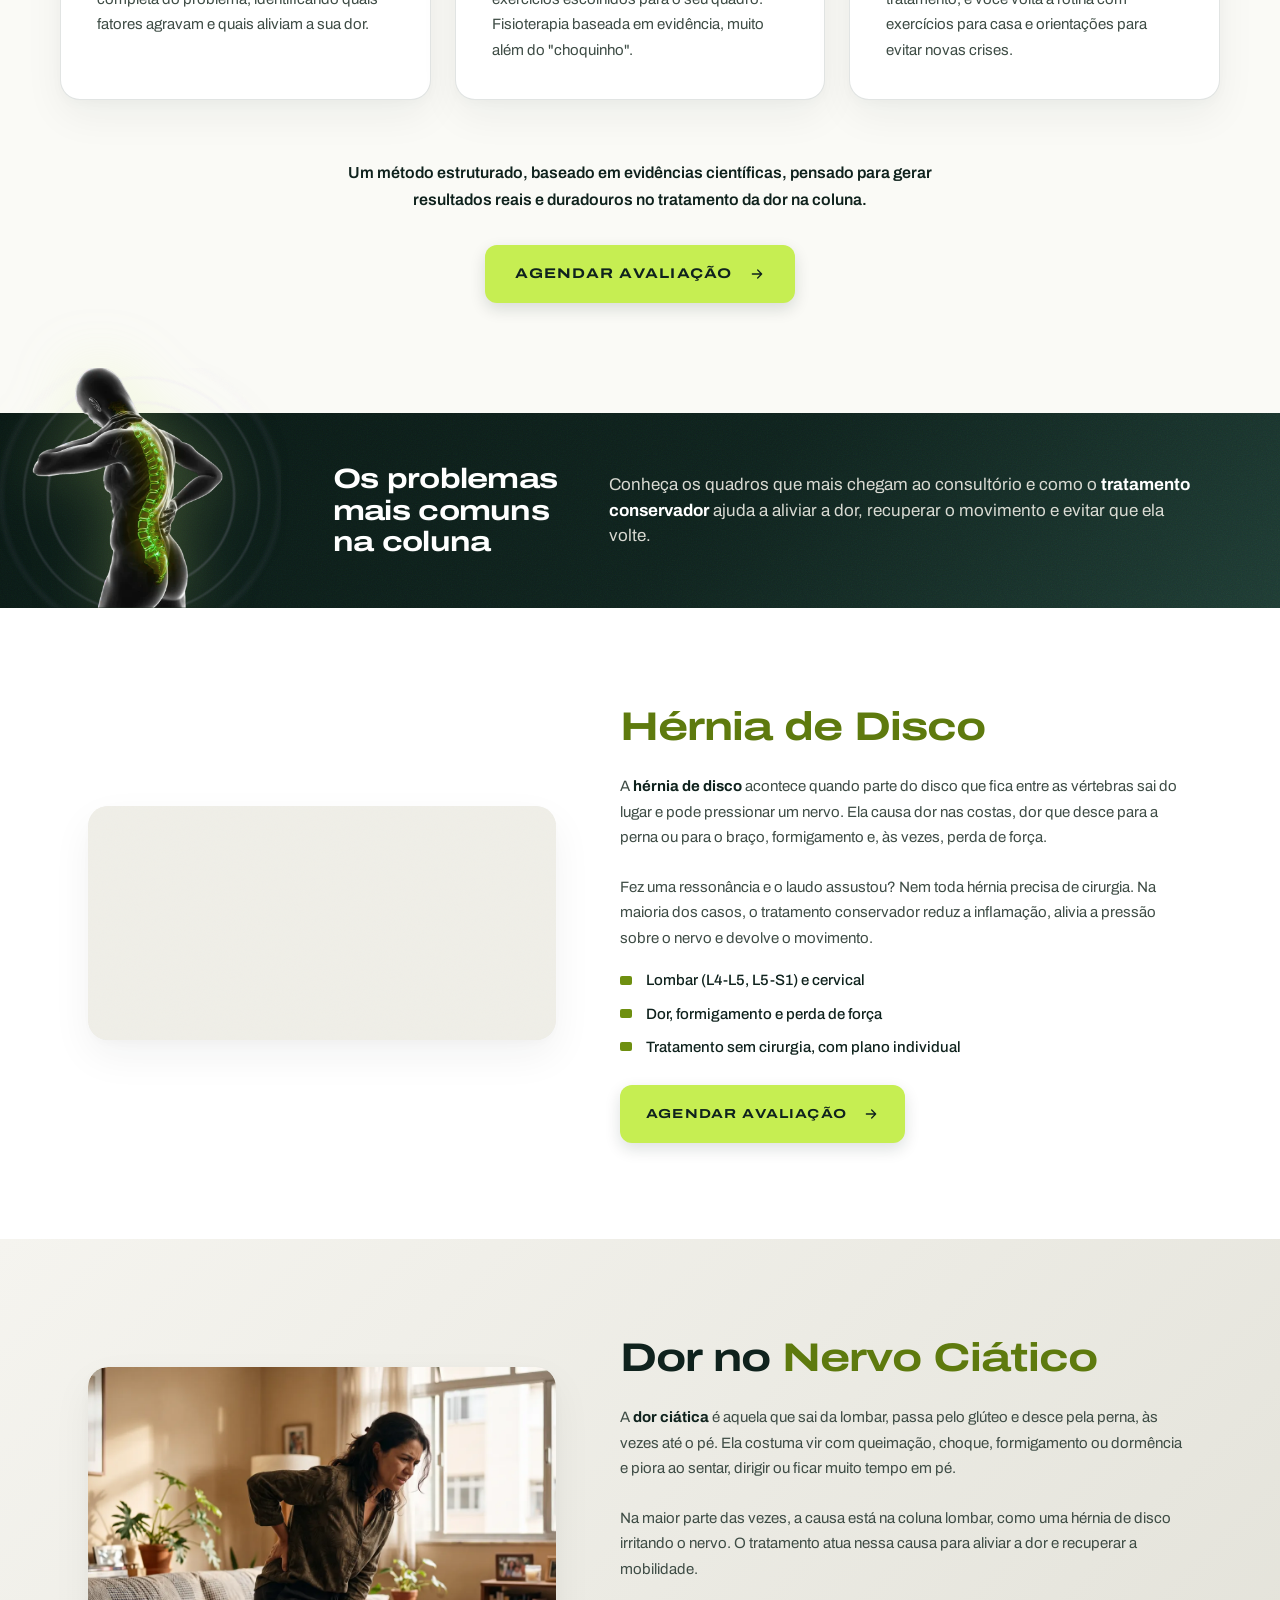
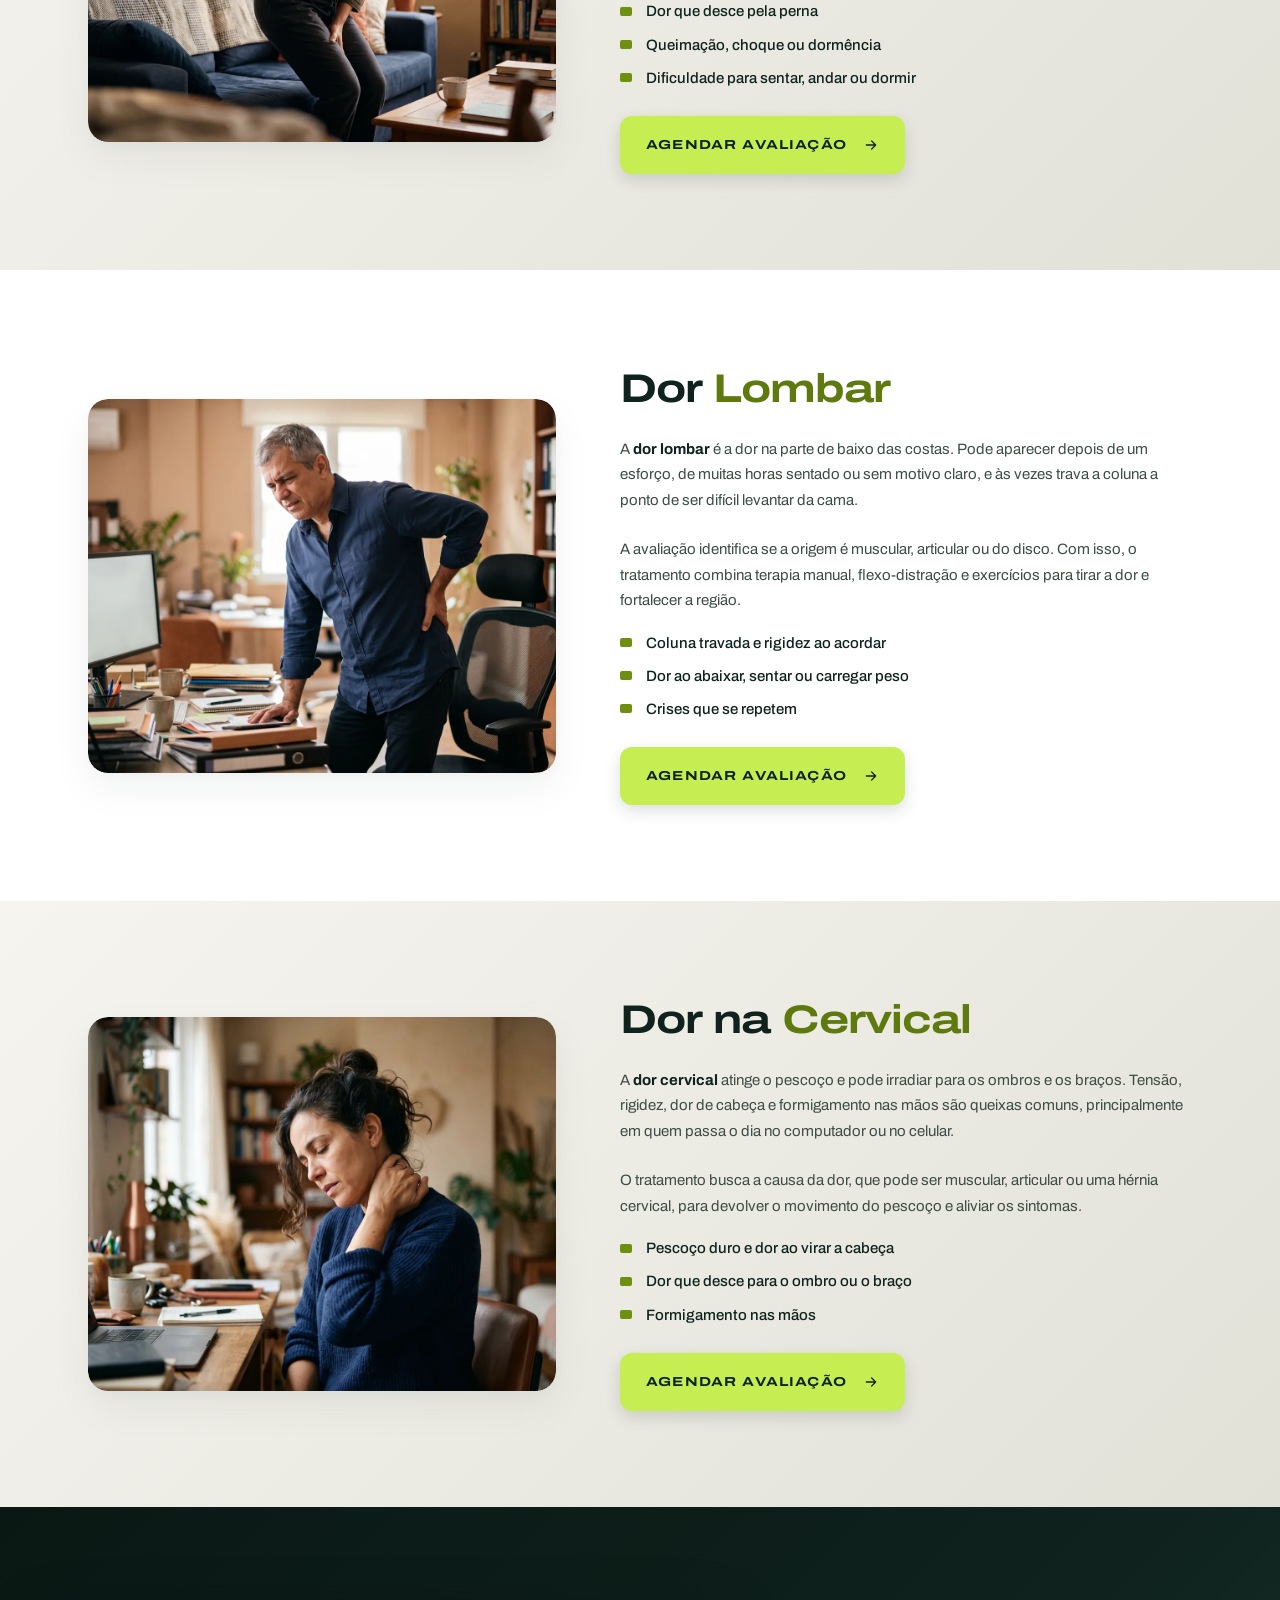
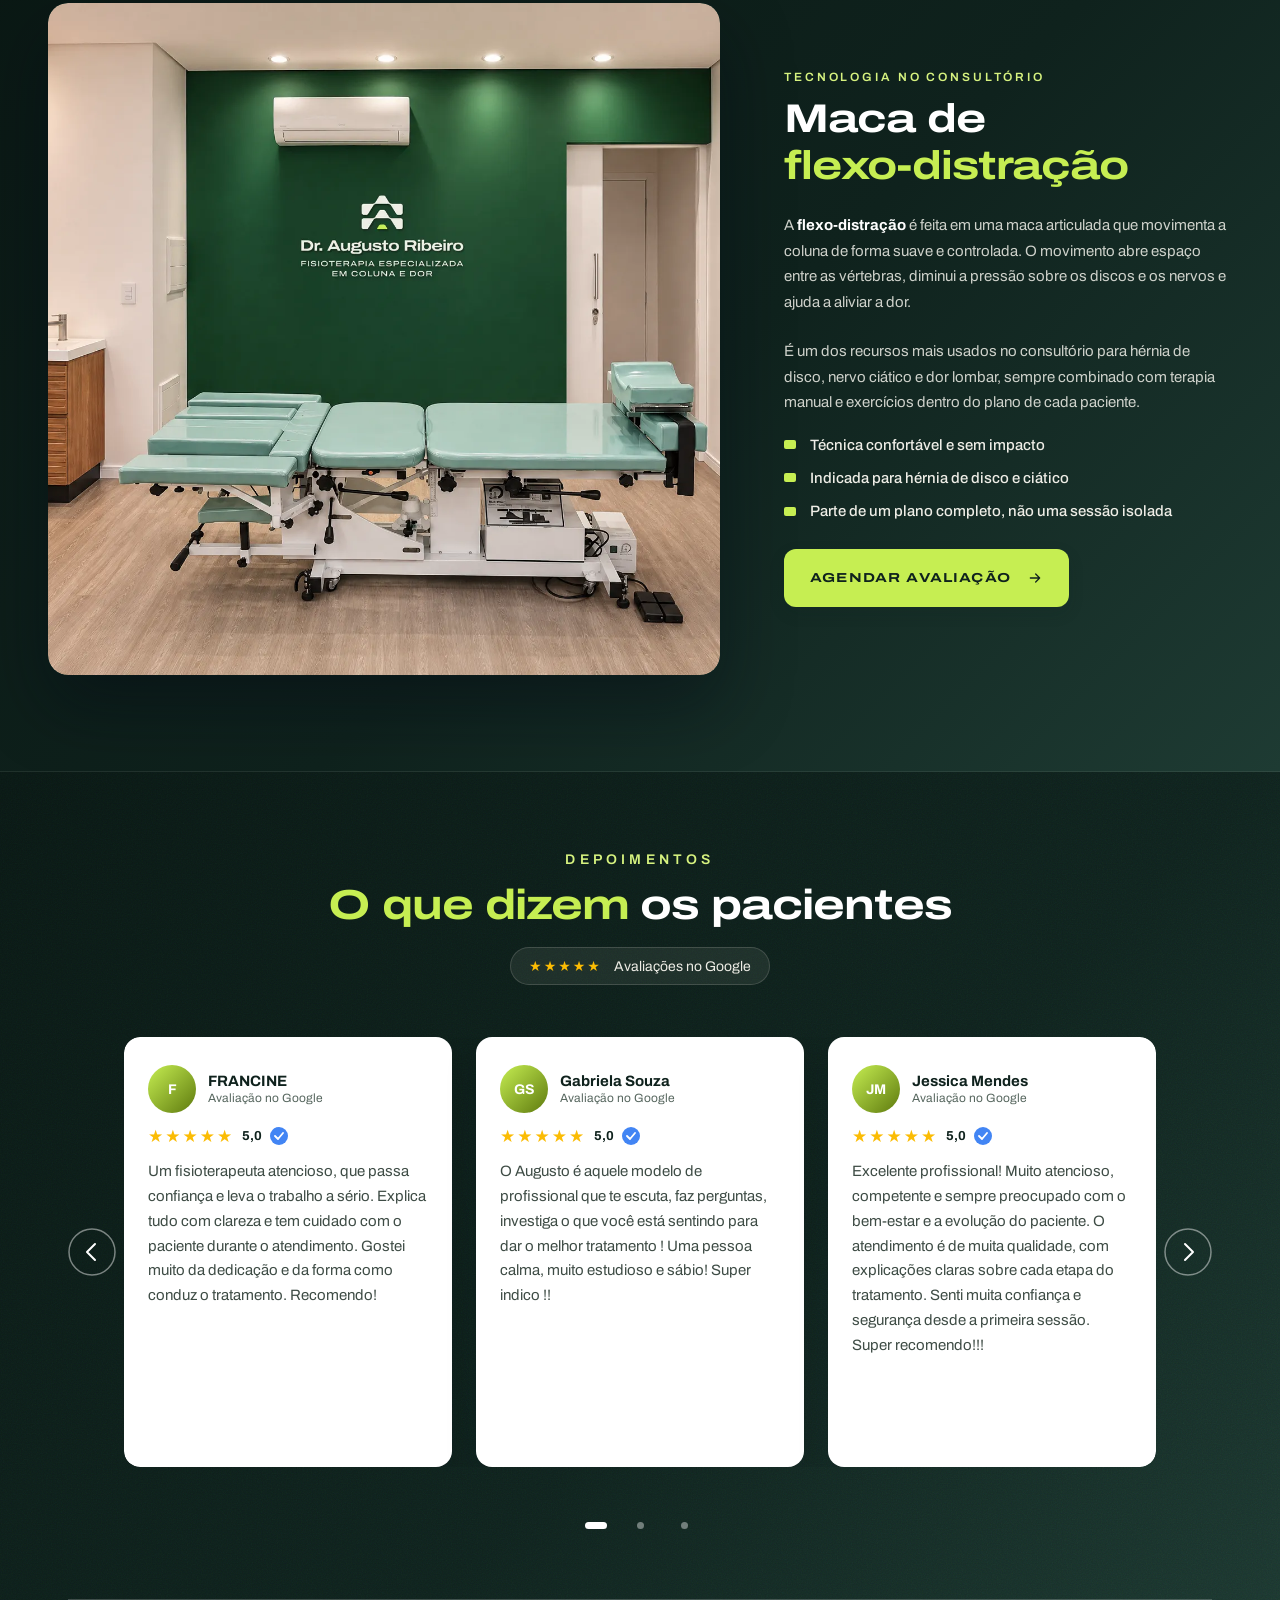
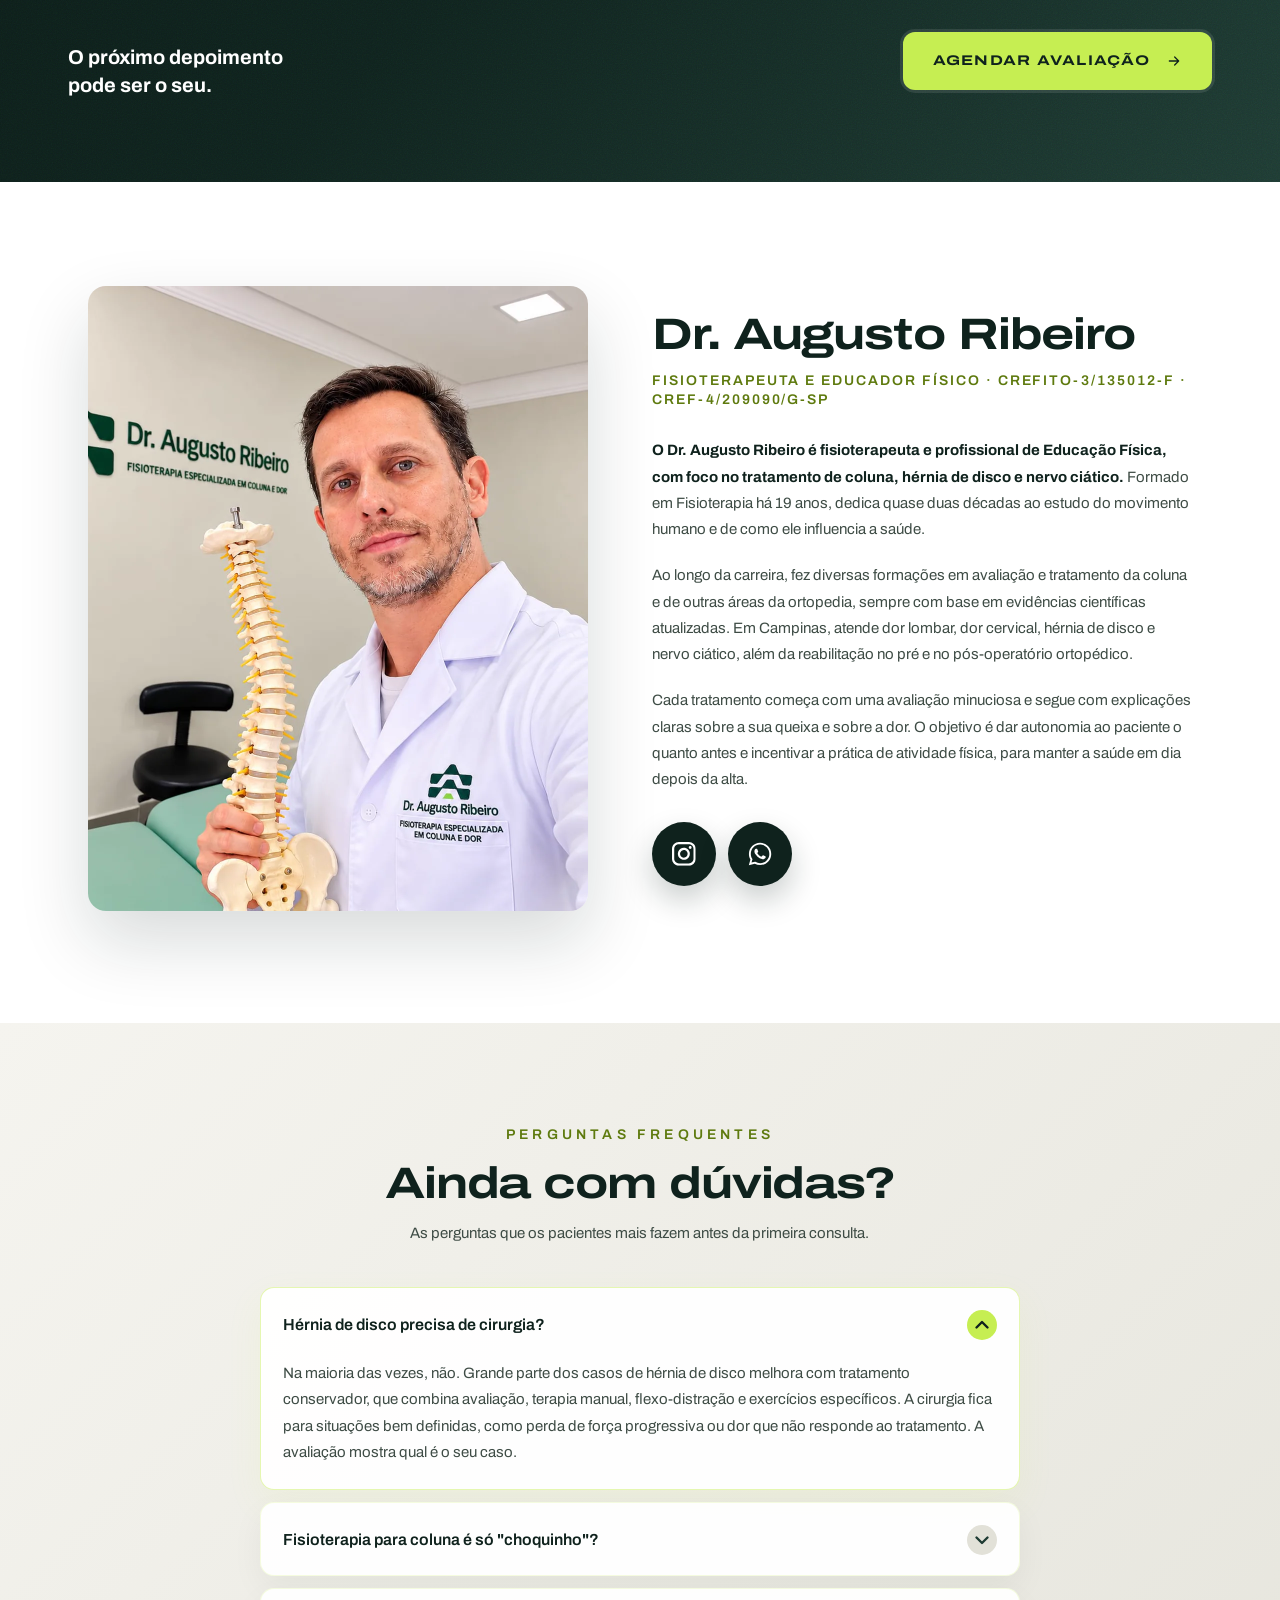
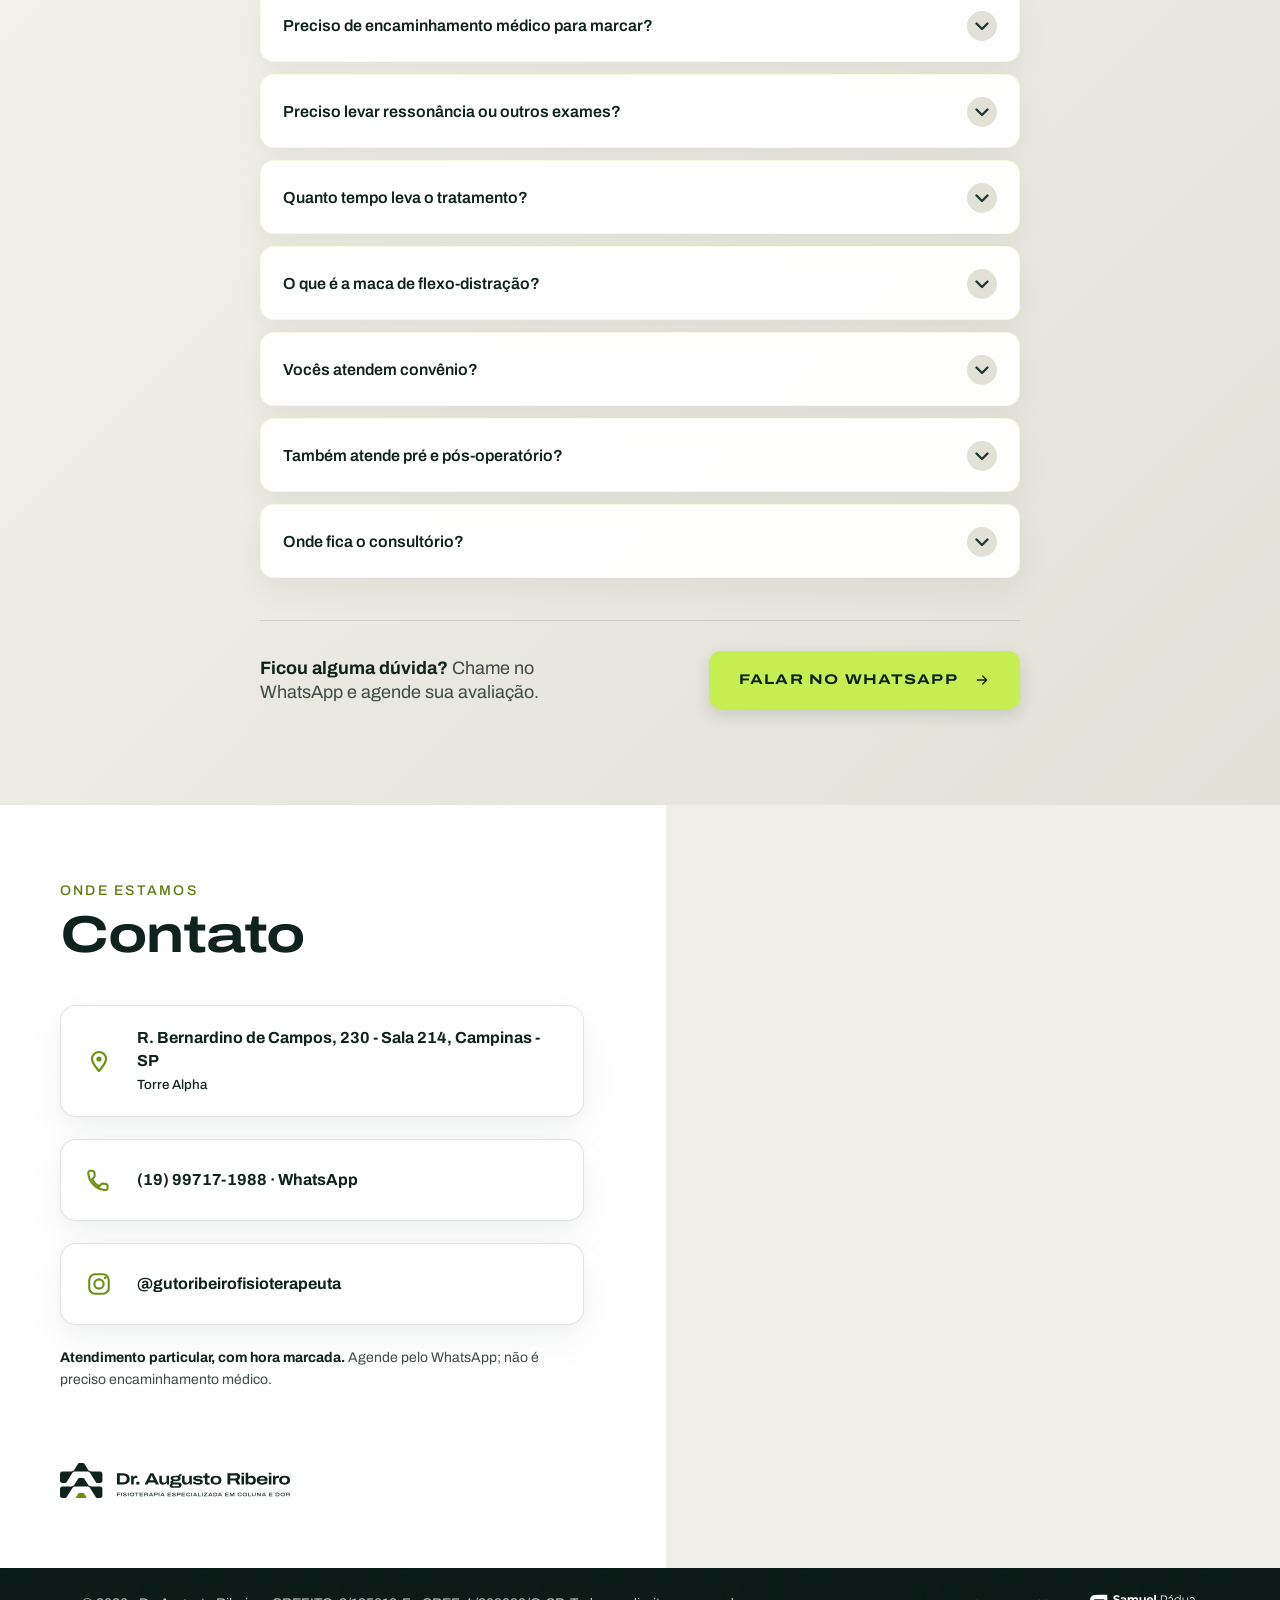
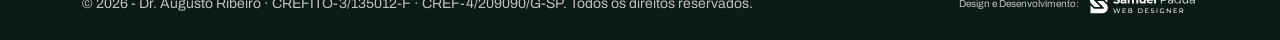
==== commit 6f092695: "style: logo compacto (sem tagline) no hero" ====
--- a/index.html
+++ b/index.html
@@ -348,7 +348,7 @@
 
     <div class="hero-inner">
       <header class="hero-header">
-        <img src="logo.svg" class="logo" width="743" height="112" alt="Dr. Augusto Ribeiro – Fisioterapia especializada em coluna e dor">
+        <img src="logo-compacta.svg" class="logo" width="566" height="132" alt="Dr. Augusto Ribeiro">
       </header>
 
       <div class="hero-content">
--- a/style.css
+++ b/style.css
@@ -4150,3 +4150,7 @@
 .hero-header .logo { height: 56px; width: auto; }
 @media (max-width: 820px) { .hero-header .logo { height: auto; width: min(320px, 86%); } }
 @media (max-width: 480px) { .hero-header .logo { height: auto; width: min(300px, 86%); } }
+/* Hero: logo compacto (sem tagline) */
+.hero-header .logo { height: 58px; width: auto; }
+@media (max-width: 820px) { .hero-header .logo { height: auto; width: min(236px, 66%); } }
+@media (max-width: 480px) { .hero-header .logo { height: auto; width: min(220px, 64%); } }
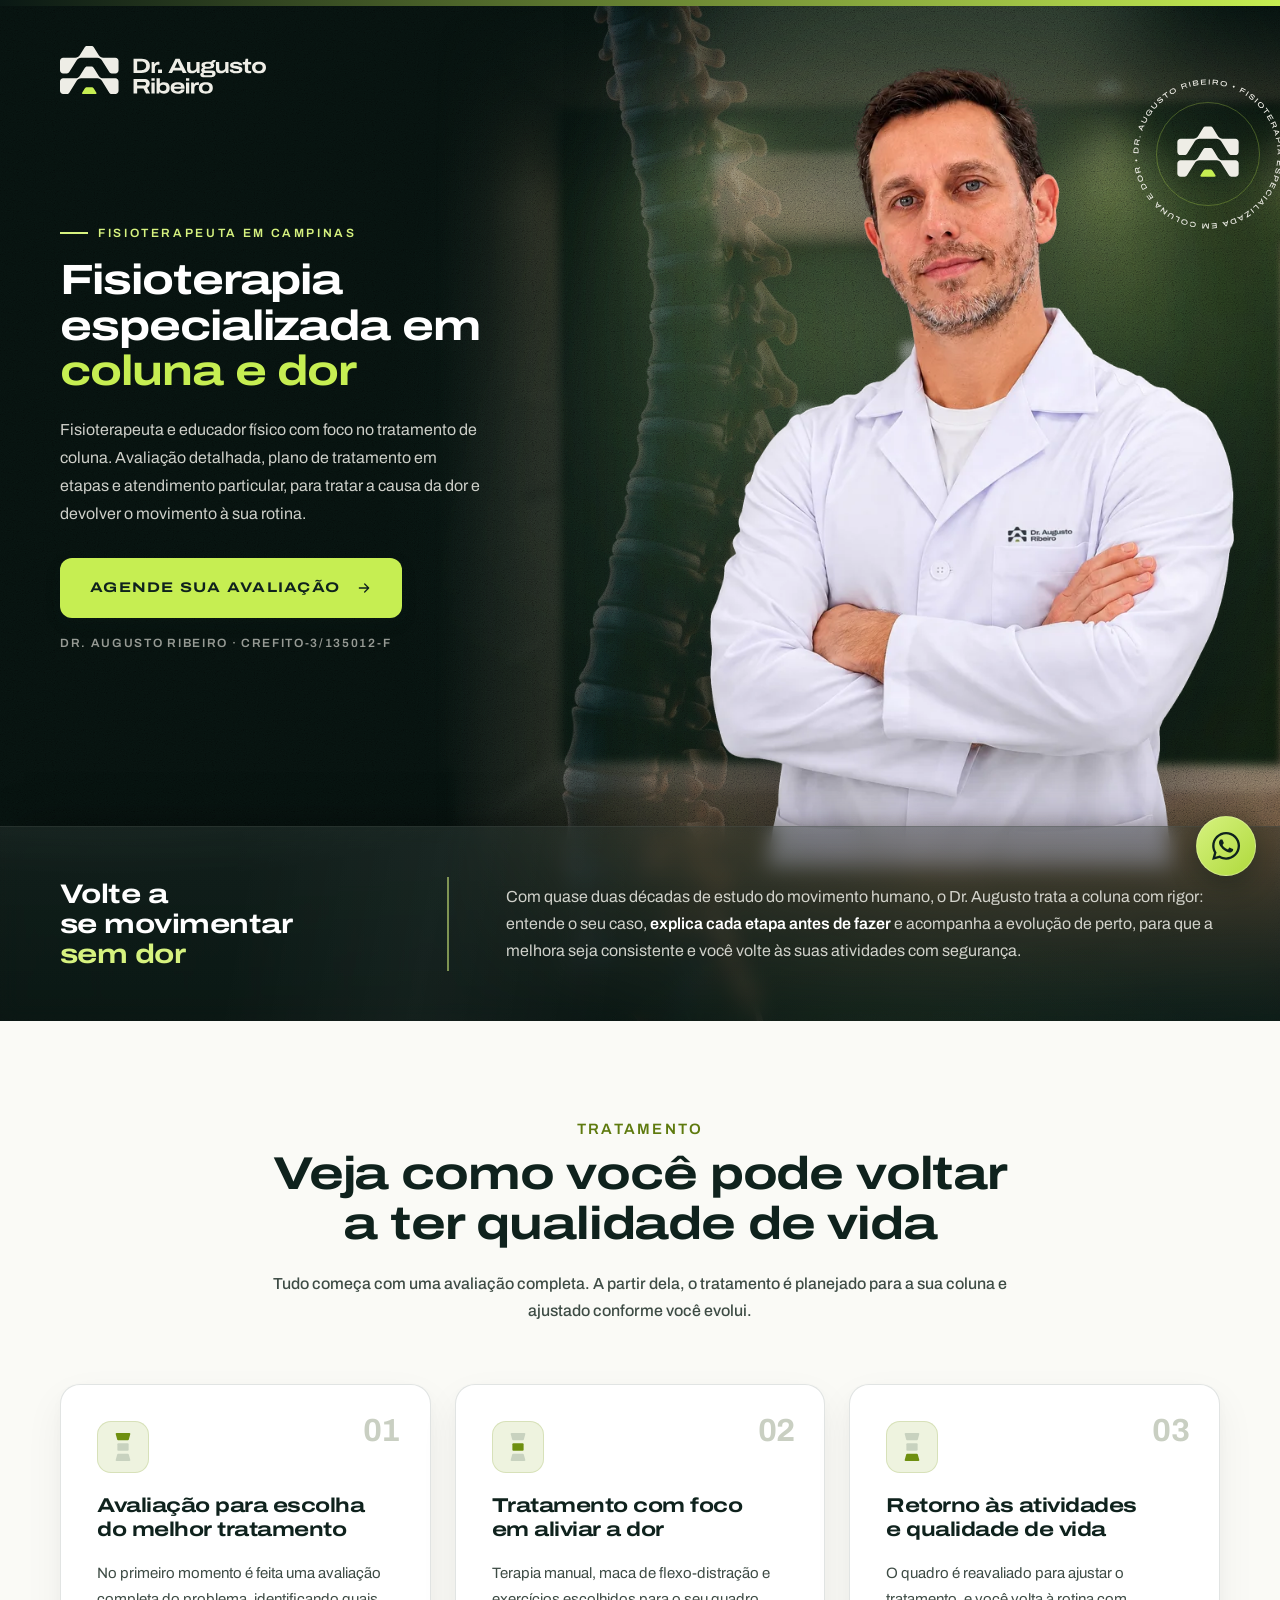
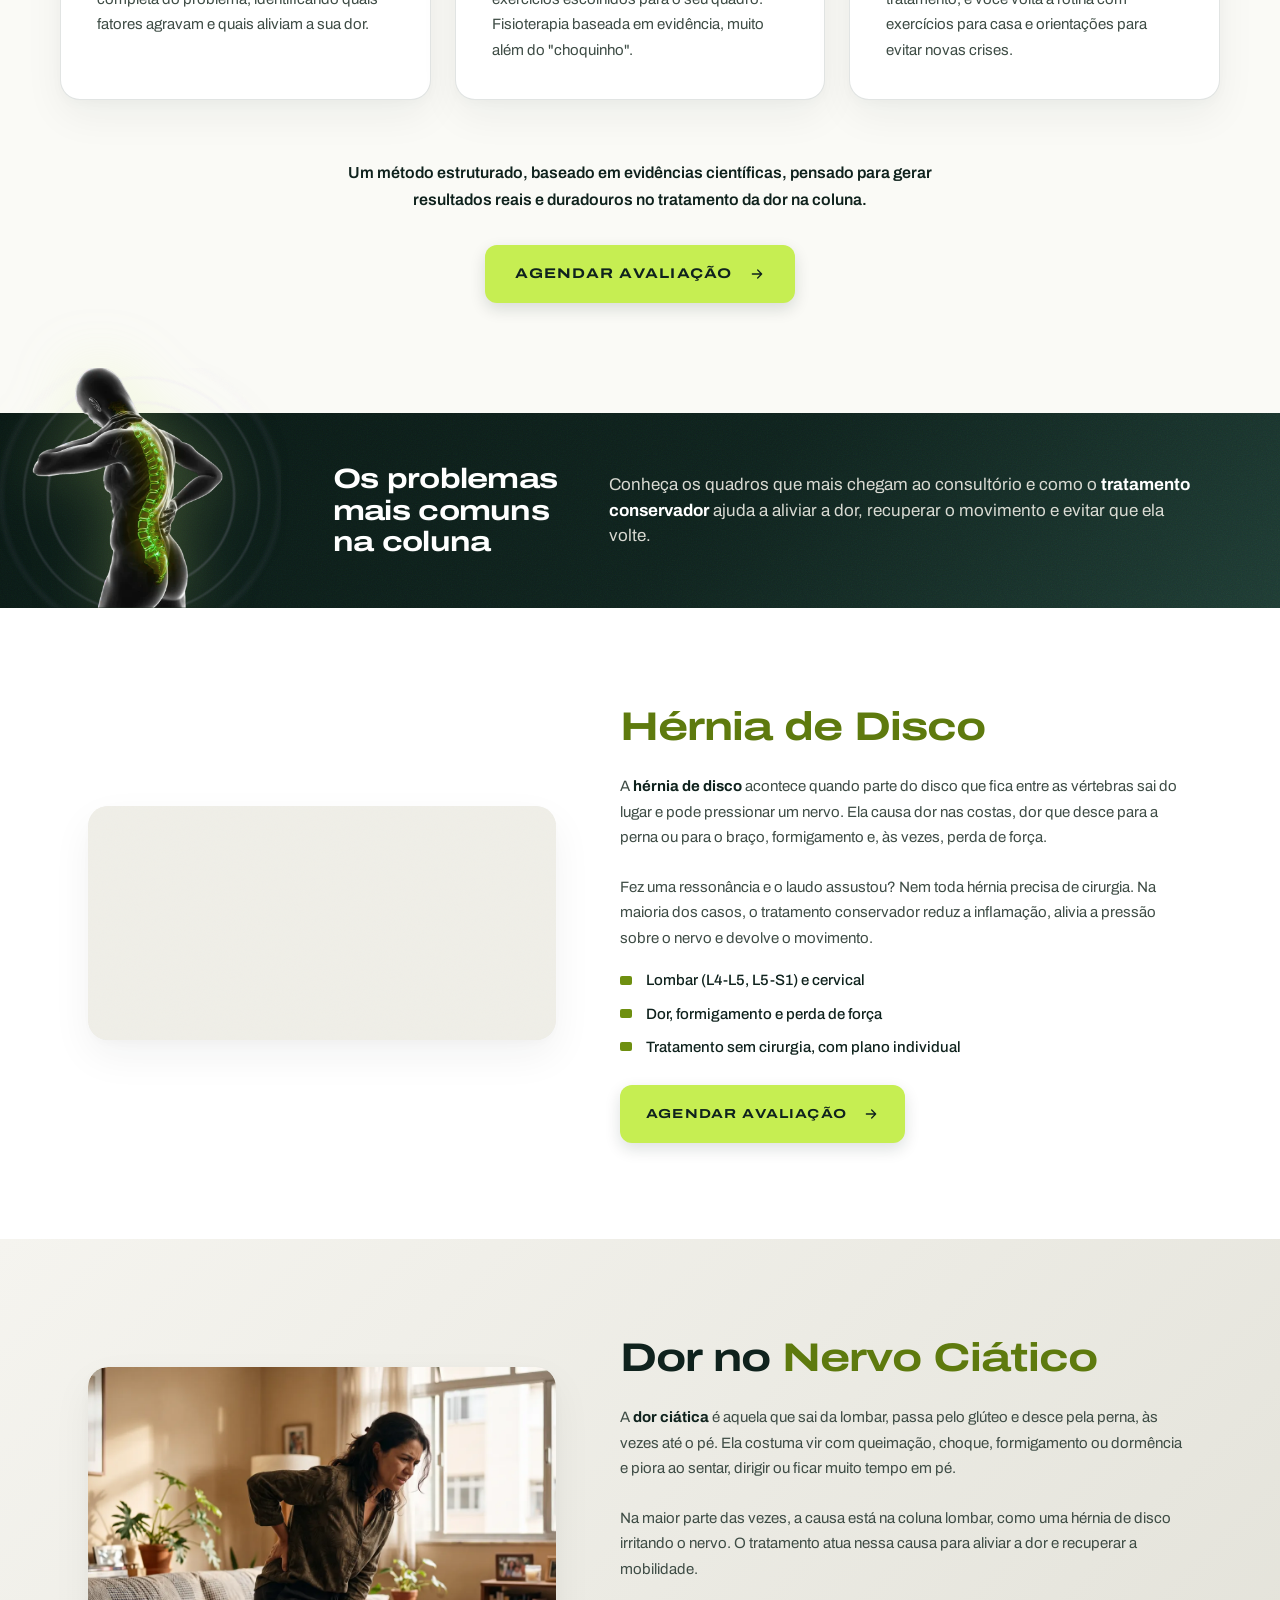
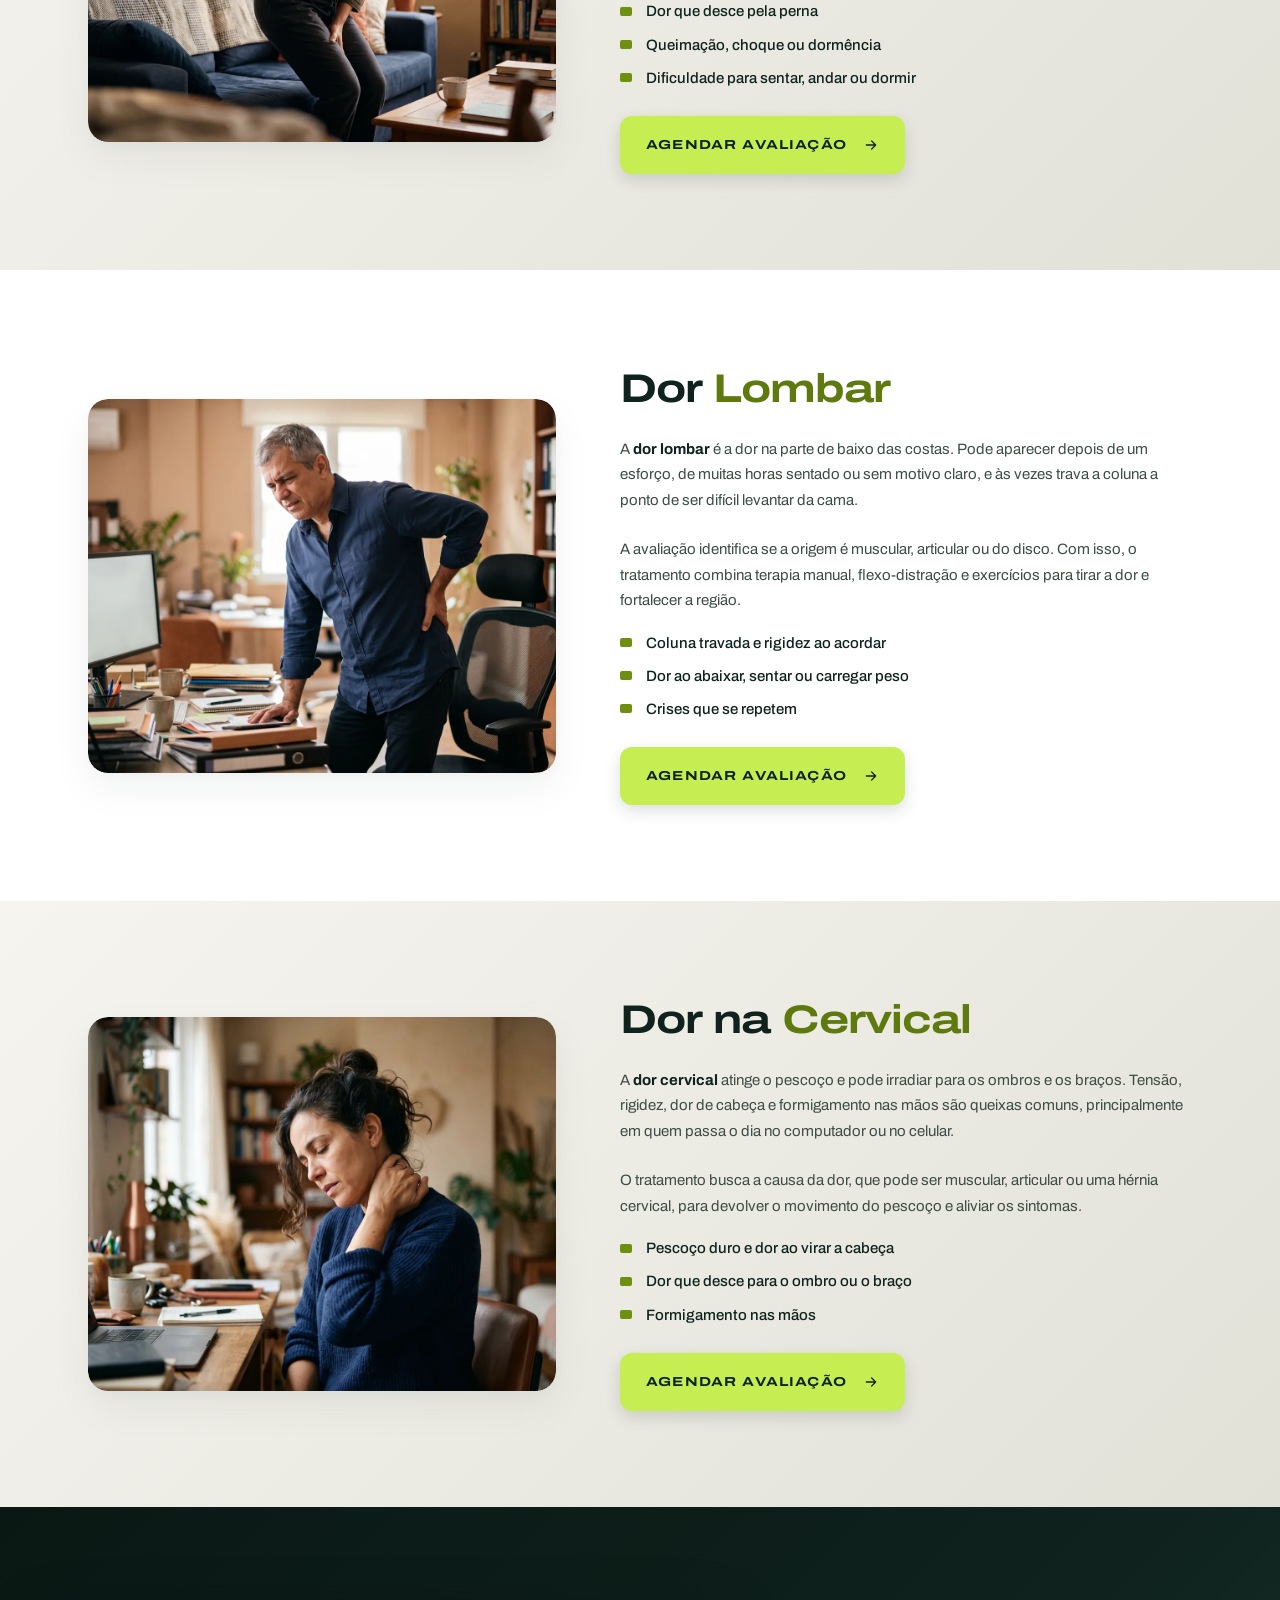
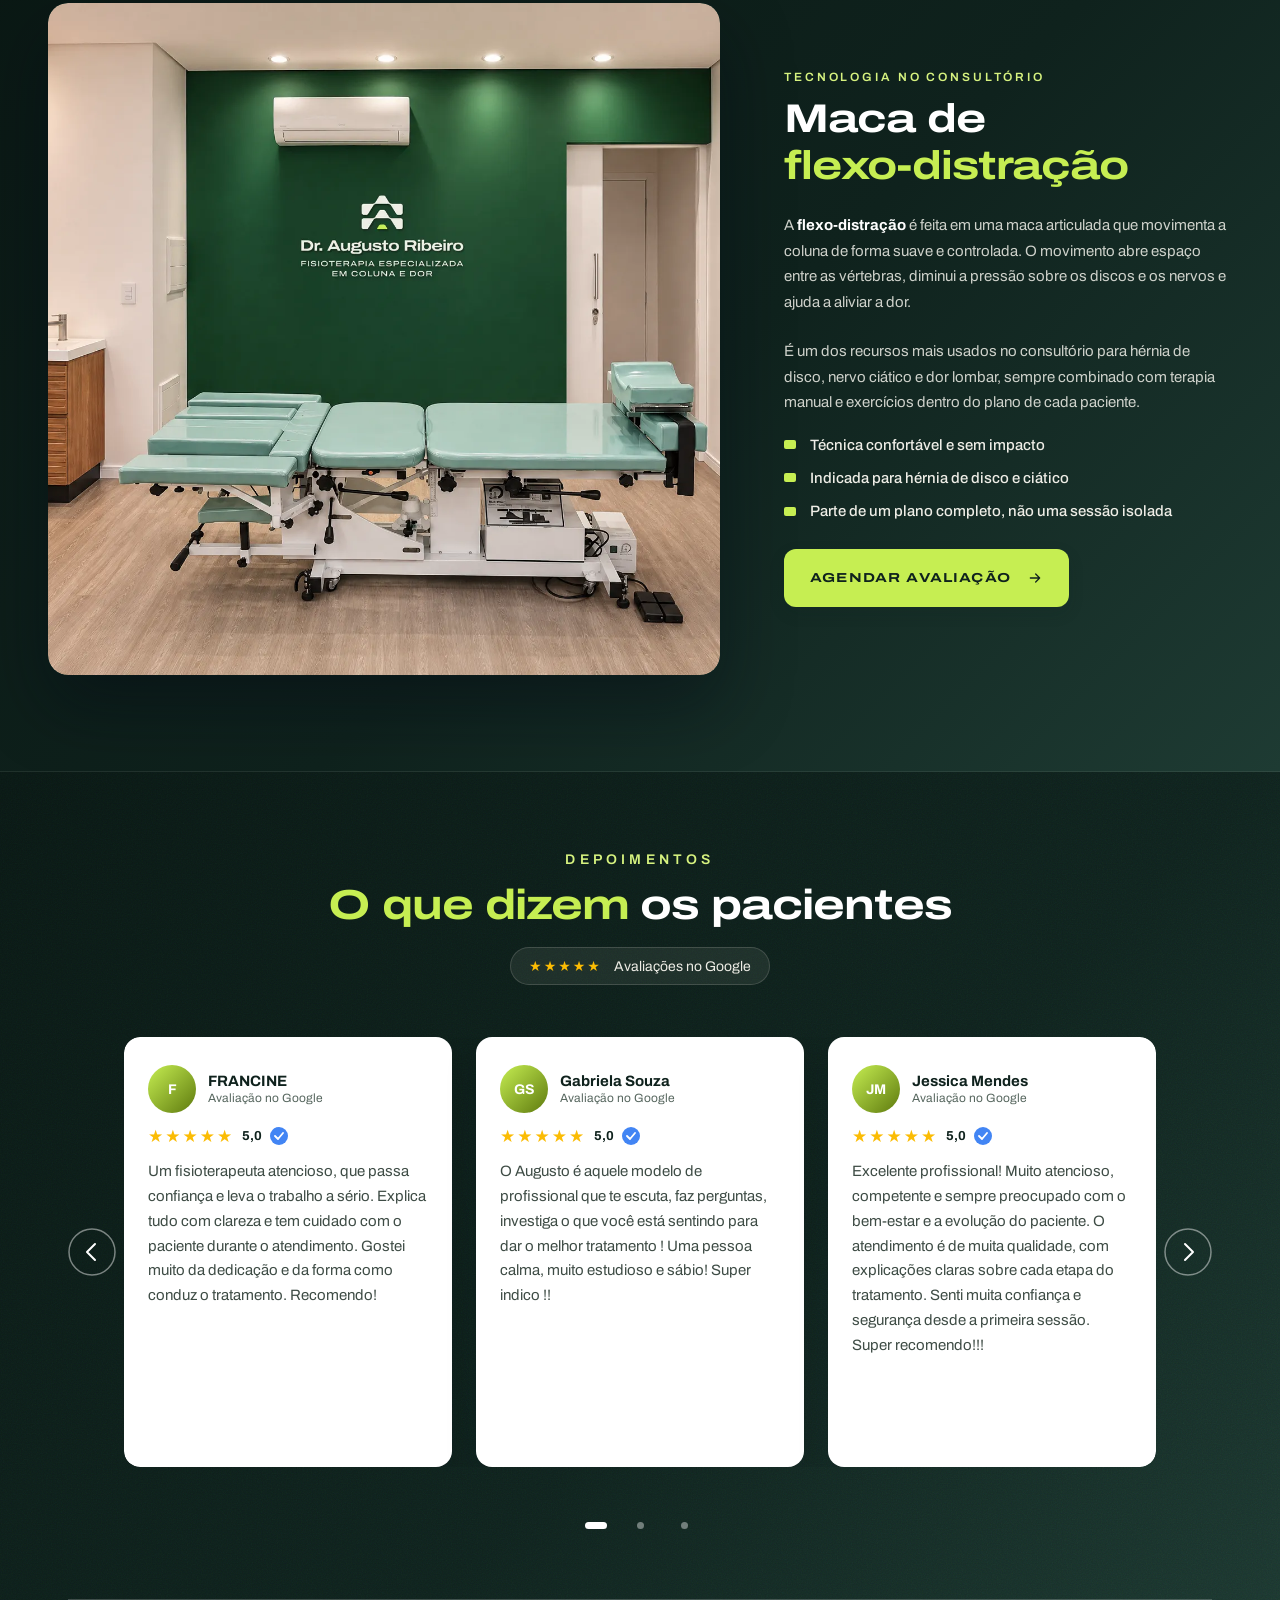
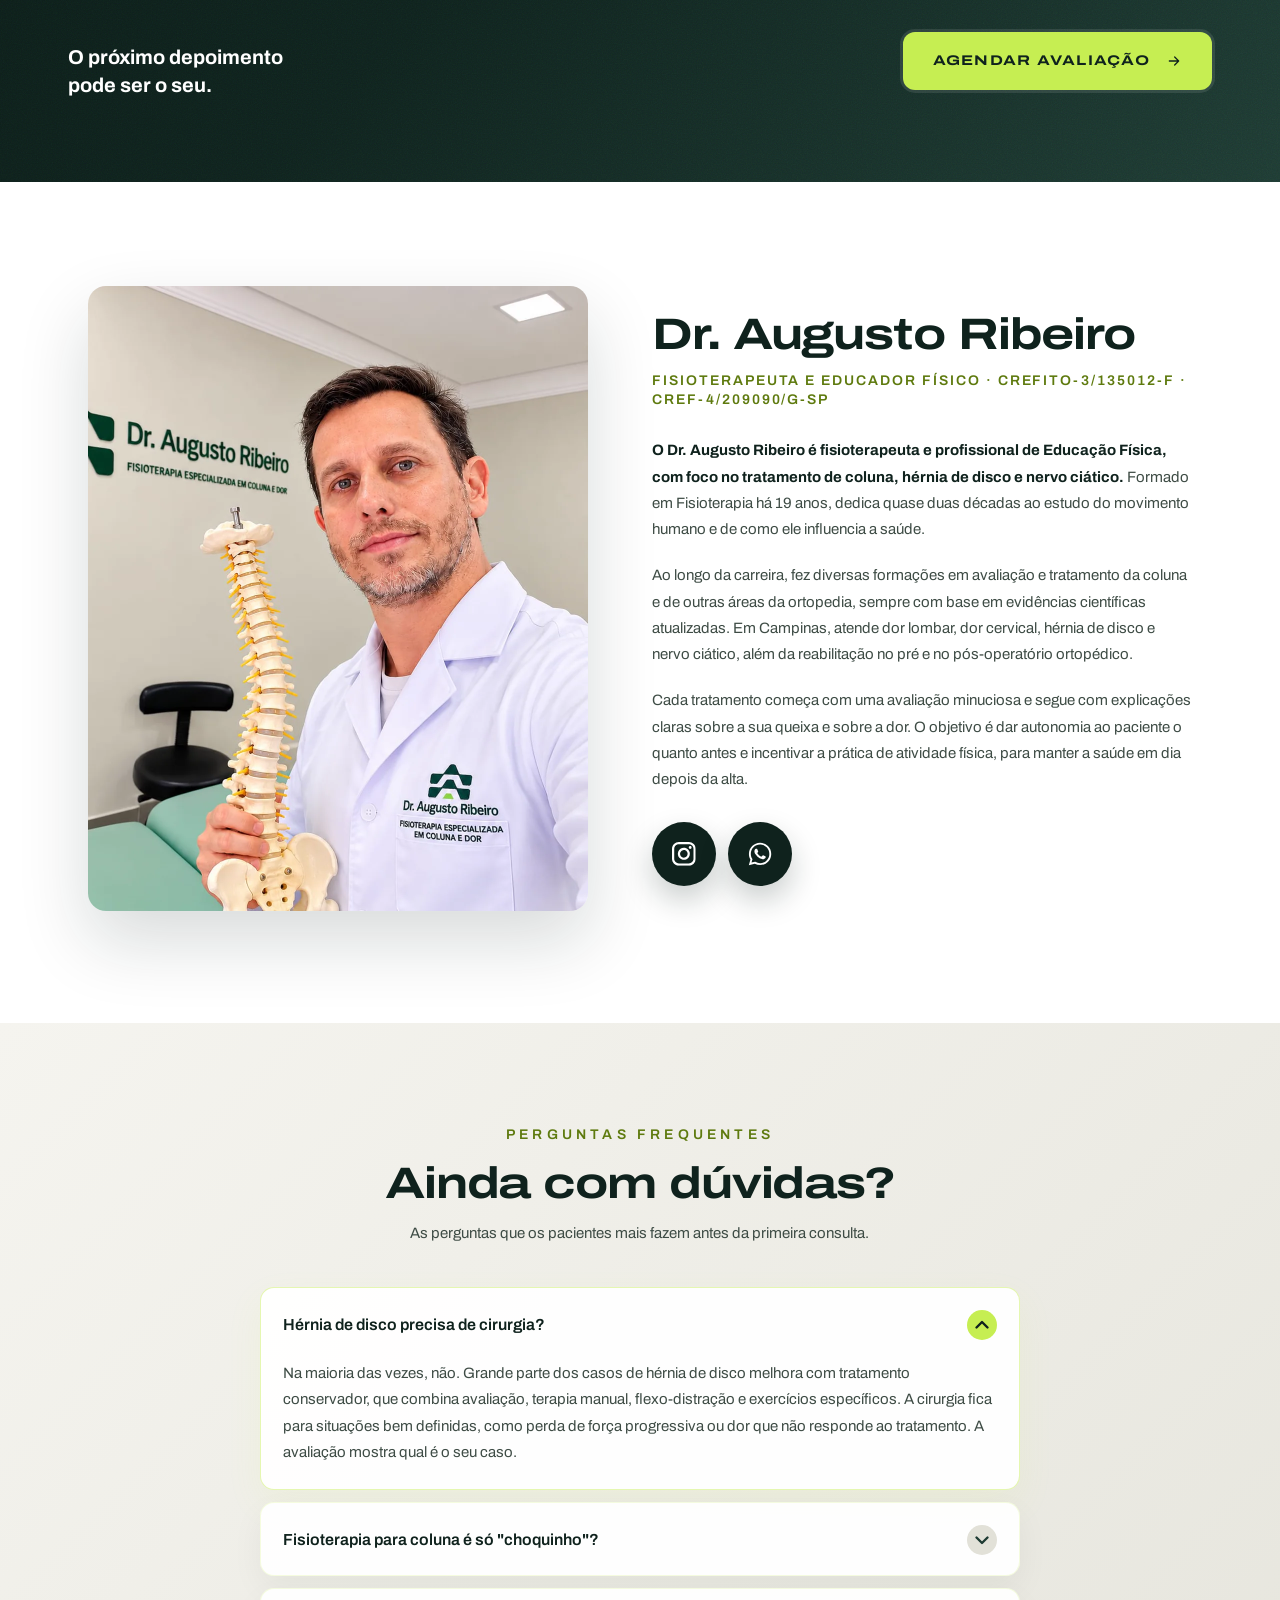
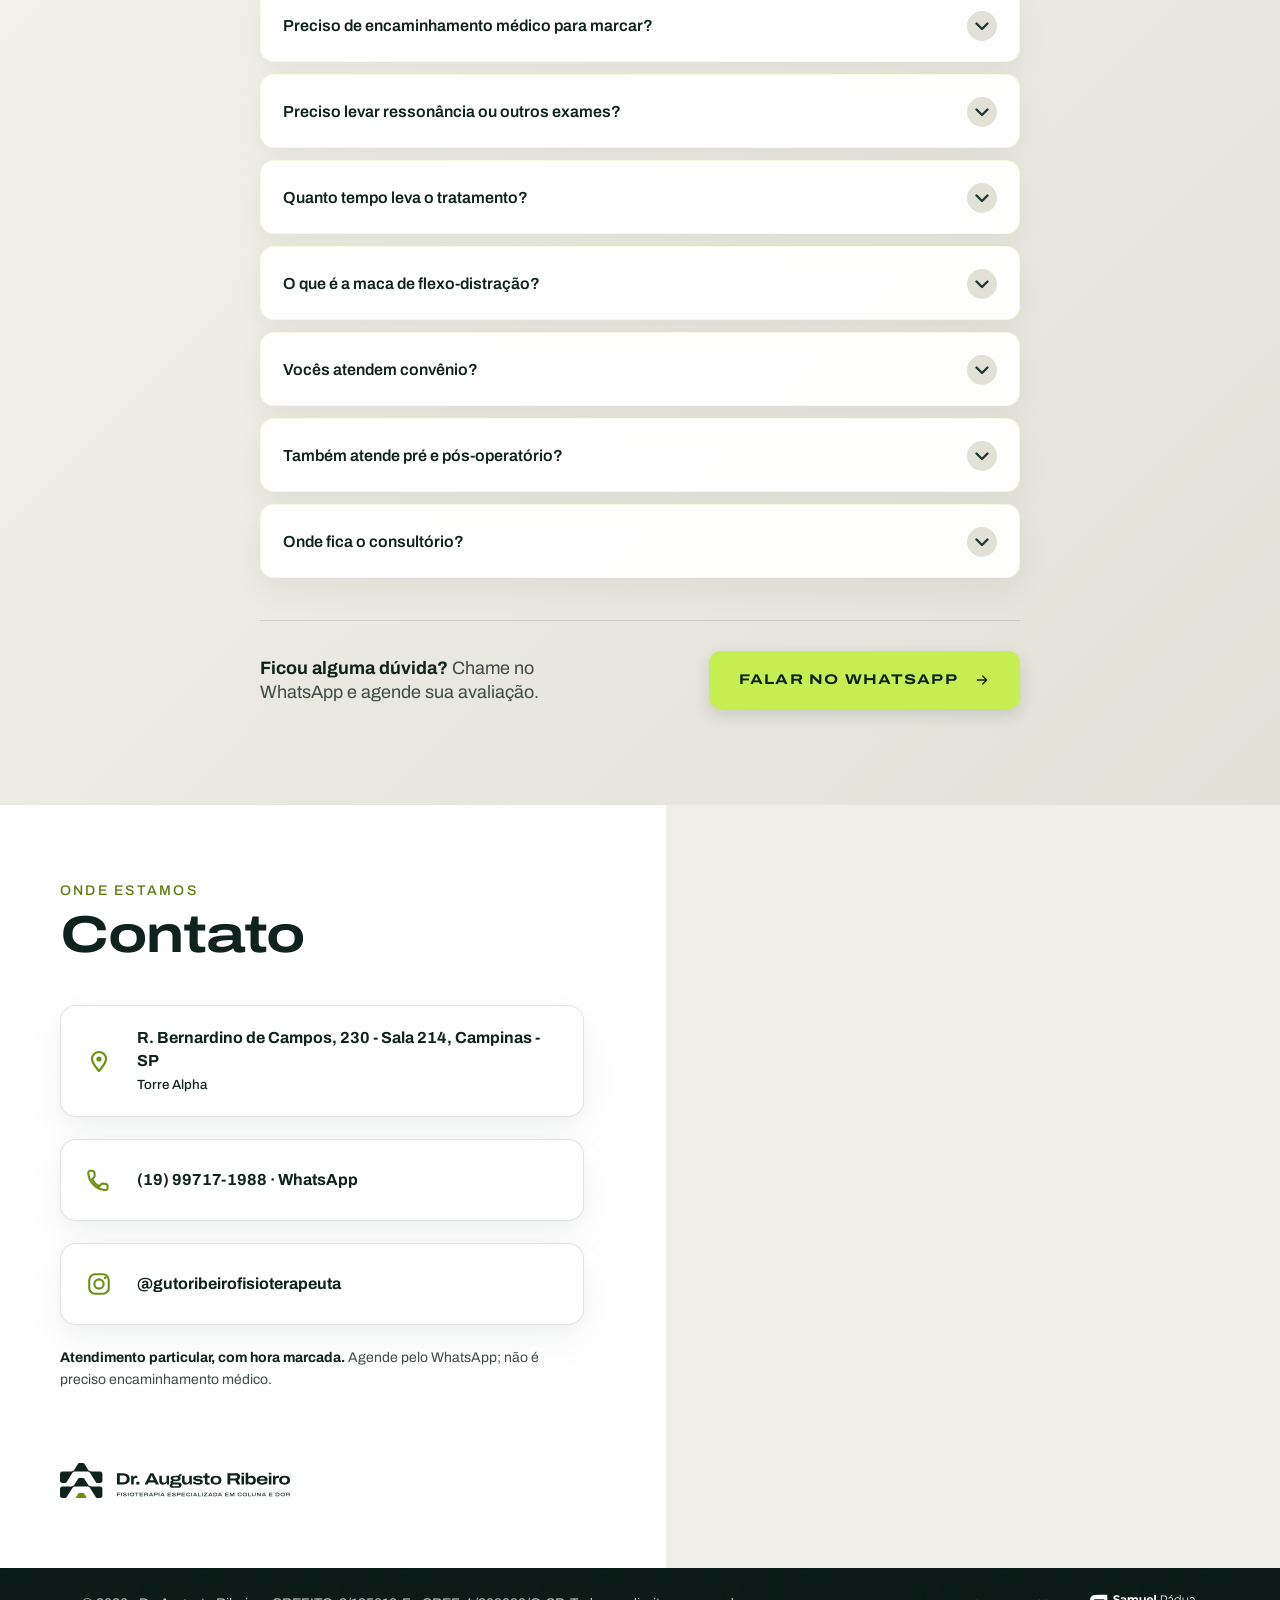
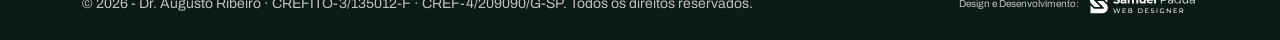
==== commit e80096ac: "fix: copyright do rodapé quebra em linhas no mobile" ====
--- a/index.html
+++ b/index.html
@@ -1065,7 +1065,7 @@
   <footer class="site-footer">
     <div class="site-footer-grain"></div>
     <div class="site-footer-inner">
-      <p class="site-footer-copy">© <span id="footer-year"></span> - Dr. Augusto Ribeiro · CREFITO-3/135012-F · CREF-4/209090/G-SP. Todos os direitos reservados.</p>
+      <p class="site-footer-copy">© <span id="footer-year"></span> - Dr. Augusto Ribeiro<span class="site-footer-sep"> · </span><span class="site-footer-reg">CREFITO-3/135012-F · CREF-4/209090/G-SP.</span> <span class="site-footer-reg">Todos os direitos reservados.</span></p>
 
       <a href="https://samuelpadua.com.br/" class="site-footer-credit" target="_blank" rel="noopener" aria-label="Design e Desenvolvimento por Samuel Pádua Web Designer">
         <span class="site-footer-credit-text">Design e Desenvolvimento:</span>
--- a/style.css
+++ b/style.css
@@ -4154,3 +4154,13 @@
 .hero-header .logo { height: 58px; width: auto; }
 @media (max-width: 820px) { .hero-header .logo { height: auto; width: min(236px, 66%); } }
 @media (max-width: 480px) { .hero-header .logo { height: auto; width: min(220px, 64%); } }
+.hero-header .logo { height: 48px; width: auto; }
+@media (max-width: 820px) { .hero-header .logo { height: auto; width: min(200px, 58%); } }
+@media (max-width: 480px) { .hero-header .logo { height: auto; width: min(190px, 56%); } }
+
+/* Rodapé no mobile: copyright em duas linhas (os dois registros não cabem numa linha) */
+@media (max-width: 820px) {
+  .site-footer-copy { white-space: normal; font-size: 12.5px; line-height: 1.6; letter-spacing: 0; text-align: center; }
+  .site-footer-sep { display: none; }
+  .site-footer-reg { display: block; }
+}
